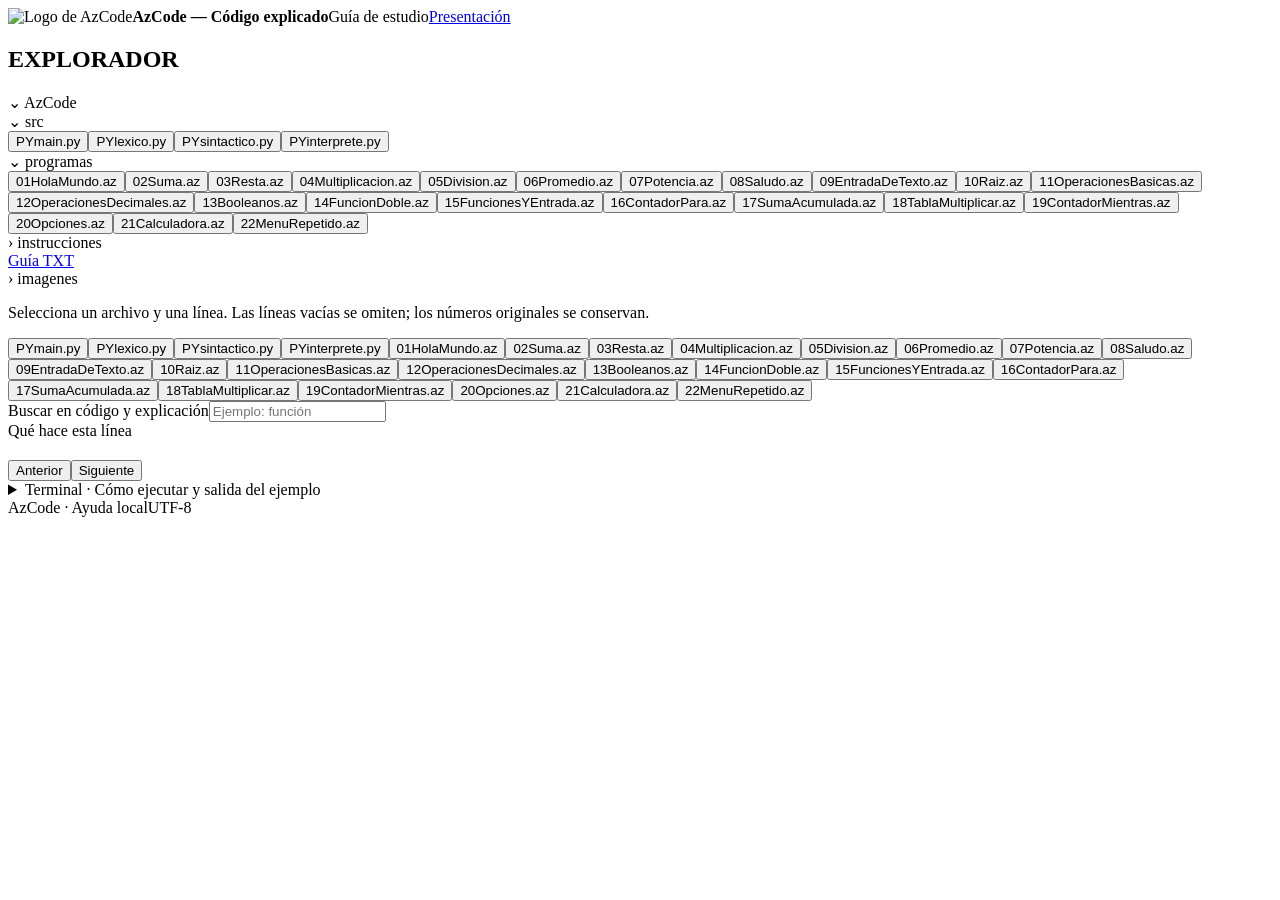
==== Ayuda/EXPLICACION_CODIGO.html @ e8306adb "Subir intérprete AzCode, ejemplos y documentación" ====
<!doctype html><html lang="es"><head><meta charset="utf-8"><meta name="viewport" content="width=device-width,initial-scale=1"><title>AzCode · Código explicado</title><link rel="icon" href="../ExtrasAI/recursos/AzCode_nitido.png"><link rel="stylesheet" href="../ExtrasAI/recursos/editor.css"><link rel="stylesheet" href="../ExtrasAI/recursos/editor_detalles.css"></head><body>
<header class="titulo"><img src="../ExtrasAI/recursos/AzCode_nitido.png" alt="Logo de AzCode"><strong>AzCode — Código explicado</strong><span>Guía de estudio</span><a href="AzCode_Como_Funciona_Presentacion.html">Presentación</a></header>
<div class="espacio"><aside class="explorador"><h2>EXPLORADOR</h2><div class="carpeta">⌄ AzCode</div><div class="carpeta">⌄ src</div><button class="archivo" data-archivo="main.py"><span class="python" aria-hidden="true">PY</span>main.py</button><button class="archivo" data-archivo="lexico.py"><span class="python" aria-hidden="true">PY</span>lexico.py</button><button class="archivo" data-archivo="sintactico.py"><span class="python" aria-hidden="true">PY</span>sintactico.py</button><button class="archivo" data-archivo="interprete.py"><span class="python" aria-hidden="true">PY</span>interprete.py</button><div class="carpeta">⌄ programas</div><button class="archivo" data-archivo="01HolaMundo.az"><img src="../ExtrasAI/recursos/AzCode_nitido.png" alt="">01HolaMundo.az</button><button class="archivo" data-archivo="02Suma.az"><img src="../ExtrasAI/recursos/AzCode_nitido.png" alt="">02Suma.az</button><button class="archivo" data-archivo="03Resta.az"><img src="../ExtrasAI/recursos/AzCode_nitido.png" alt="">03Resta.az</button><button class="archivo" data-archivo="04Multiplicacion.az"><img src="../ExtrasAI/recursos/AzCode_nitido.png" alt="">04Multiplicacion.az</button><button class="archivo" data-archivo="05Division.az"><img src="../ExtrasAI/recursos/AzCode_nitido.png" alt="">05Division.az</button><button class="archivo" data-archivo="06Promedio.az"><img src="../ExtrasAI/recursos/AzCode_nitido.png" alt="">06Promedio.az</button><button class="archivo" data-archivo="07Potencia.az"><img src="../ExtrasAI/recursos/AzCode_nitido.png" alt="">07Potencia.az</button><button class="archivo" data-archivo="08Saludo.az"><img src="../ExtrasAI/recursos/AzCode_nitido.png" alt="">08Saludo.az</button><button class="archivo" data-archivo="09EntradaDeTexto.az"><img src="../ExtrasAI/recursos/AzCode_nitido.png" alt="">09EntradaDeTexto.az</button><button class="archivo" data-archivo="10Raiz.az"><img src="../ExtrasAI/recursos/AzCode_nitido.png" alt="">10Raiz.az</button><button class="archivo" data-archivo="11OperacionesBasicas.az"><img src="../ExtrasAI/recursos/AzCode_nitido.png" alt="">11OperacionesBasicas.az</button><button class="archivo" data-archivo="12OperacionesDecimales.az"><img src="../ExtrasAI/recursos/AzCode_nitido.png" alt="">12OperacionesDecimales.az</button><button class="archivo" data-archivo="13Booleanos.az"><img src="../ExtrasAI/recursos/AzCode_nitido.png" alt="">13Booleanos.az</button><button class="archivo" data-archivo="14FuncionDoble.az"><img src="../ExtrasAI/recursos/AzCode_nitido.png" alt="">14FuncionDoble.az</button><button class="archivo" data-archivo="15FuncionesYEntrada.az"><img src="../ExtrasAI/recursos/AzCode_nitido.png" alt="">15FuncionesYEntrada.az</button><button class="archivo" data-archivo="16ContadorPara.az"><img src="../ExtrasAI/recursos/AzCode_nitido.png" alt="">16ContadorPara.az</button><button class="archivo" data-archivo="17SumaAcumulada.az"><img src="../ExtrasAI/recursos/AzCode_nitido.png" alt="">17SumaAcumulada.az</button><button class="archivo" data-archivo="18TablaMultiplicar.az"><img src="../ExtrasAI/recursos/AzCode_nitido.png" alt="">18TablaMultiplicar.az</button><button class="archivo" data-archivo="19ContadorMientras.az"><img src="../ExtrasAI/recursos/AzCode_nitido.png" alt="">19ContadorMientras.az</button><button class="archivo" data-archivo="20Opciones.az"><img src="../ExtrasAI/recursos/AzCode_nitido.png" alt="">20Opciones.az</button><button class="archivo" data-archivo="21Calculadora.az"><img src="../ExtrasAI/recursos/AzCode_nitido.png" alt="">21Calculadora.az</button><button class="archivo" data-archivo="22MenuRepetido.az"><img src="../ExtrasAI/recursos/AzCode_nitido.png" alt="">22MenuRepetido.az</button><div class="carpeta">› instrucciones</div><a class="archivo" href="../instrucciones/QUE_PUEDE_HACER.txt">Guía TXT</a><div class="carpeta">› imagenes</div><p>Selecciona un archivo y una línea. Las líneas vacías se omiten; los números originales se conservan.</p></aside>
<main class="editor"><div class="pestanas" role="tablist" aria-label="Archivos del proyecto"><button role="tab" aria-selected="false" aria-controls="codigo" id="pestana-main.py" data-archivo="main.py"><span class="python" aria-hidden="true">PY</span>main.py</button><button role="tab" aria-selected="false" aria-controls="codigo" id="pestana-lexico.py" data-archivo="lexico.py"><span class="python" aria-hidden="true">PY</span>lexico.py</button><button role="tab" aria-selected="false" aria-controls="codigo" id="pestana-sintactico.py" data-archivo="sintactico.py"><span class="python" aria-hidden="true">PY</span>sintactico.py</button><button role="tab" aria-selected="false" aria-controls="codigo" id="pestana-interprete.py" data-archivo="interprete.py"><span class="python" aria-hidden="true">PY</span>interprete.py</button><button role="tab" aria-selected="false" aria-controls="codigo" id="pestana-01HolaMundo.az" data-archivo="01HolaMundo.az"><img src="../ExtrasAI/recursos/AzCode_nitido.png" alt="">01HolaMundo.az</button><button role="tab" aria-selected="false" aria-controls="codigo" id="pestana-02Suma.az" data-archivo="02Suma.az"><img src="../ExtrasAI/recursos/AzCode_nitido.png" alt="">02Suma.az</button><button role="tab" aria-selected="false" aria-controls="codigo" id="pestana-03Resta.az" data-archivo="03Resta.az"><img src="../ExtrasAI/recursos/AzCode_nitido.png" alt="">03Resta.az</button><button role="tab" aria-selected="false" aria-controls="codigo" id="pestana-04Multiplicacion.az" data-archivo="04Multiplicacion.az"><img src="../ExtrasAI/recursos/AzCode_nitido.png" alt="">04Multiplicacion.az</button><button role="tab" aria-selected="false" aria-controls="codigo" id="pestana-05Division.az" data-archivo="05Division.az"><img src="../ExtrasAI/recursos/AzCode_nitido.png" alt="">05Division.az</button><button role="tab" aria-selected="false" aria-controls="codigo" id="pestana-06Promedio.az" data-archivo="06Promedio.az"><img src="../ExtrasAI/recursos/AzCode_nitido.png" alt="">06Promedio.az</button><button role="tab" aria-selected="false" aria-controls="codigo" id="pestana-07Potencia.az" data-archivo="07Potencia.az"><img src="../ExtrasAI/recursos/AzCode_nitido.png" alt="">07Potencia.az</button><button role="tab" aria-selected="false" aria-controls="codigo" id="pestana-08Saludo.az" data-archivo="08Saludo.az"><img src="../ExtrasAI/recursos/AzCode_nitido.png" alt="">08Saludo.az</button><button role="tab" aria-selected="false" aria-controls="codigo" id="pestana-09EntradaDeTexto.az" data-archivo="09EntradaDeTexto.az"><img src="../ExtrasAI/recursos/AzCode_nitido.png" alt="">09EntradaDeTexto.az</button><button role="tab" aria-selected="false" aria-controls="codigo" id="pestana-10Raiz.az" data-archivo="10Raiz.az"><img src="../ExtrasAI/recursos/AzCode_nitido.png" alt="">10Raiz.az</button><button role="tab" aria-selected="false" aria-controls="codigo" id="pestana-11OperacionesBasicas.az" data-archivo="11OperacionesBasicas.az"><img src="../ExtrasAI/recursos/AzCode_nitido.png" alt="">11OperacionesBasicas.az</button><button role="tab" aria-selected="false" aria-controls="codigo" id="pestana-12OperacionesDecimales.az" data-archivo="12OperacionesDecimales.az"><img src="../ExtrasAI/recursos/AzCode_nitido.png" alt="">12OperacionesDecimales.az</button><button role="tab" aria-selected="false" aria-controls="codigo" id="pestana-13Booleanos.az" data-archivo="13Booleanos.az"><img src="../ExtrasAI/recursos/AzCode_nitido.png" alt="">13Booleanos.az</button><button role="tab" aria-selected="false" aria-controls="codigo" id="pestana-14FuncionDoble.az" data-archivo="14FuncionDoble.az"><img src="../ExtrasAI/recursos/AzCode_nitido.png" alt="">14FuncionDoble.az</button><button role="tab" aria-selected="false" aria-controls="codigo" id="pestana-15FuncionesYEntrada.az" data-archivo="15FuncionesYEntrada.az"><img src="../ExtrasAI/recursos/AzCode_nitido.png" alt="">15FuncionesYEntrada.az</button><button role="tab" aria-selected="false" aria-controls="codigo" id="pestana-16ContadorPara.az" data-archivo="16ContadorPara.az"><img src="../ExtrasAI/recursos/AzCode_nitido.png" alt="">16ContadorPara.az</button><button role="tab" aria-selected="false" aria-controls="codigo" id="pestana-17SumaAcumulada.az" data-archivo="17SumaAcumulada.az"><img src="../ExtrasAI/recursos/AzCode_nitido.png" alt="">17SumaAcumulada.az</button><button role="tab" aria-selected="false" aria-controls="codigo" id="pestana-18TablaMultiplicar.az" data-archivo="18TablaMultiplicar.az"><img src="../ExtrasAI/recursos/AzCode_nitido.png" alt="">18TablaMultiplicar.az</button><button role="tab" aria-selected="false" aria-controls="codigo" id="pestana-19ContadorMientras.az" data-archivo="19ContadorMientras.az"><img src="../ExtrasAI/recursos/AzCode_nitido.png" alt="">19ContadorMientras.az</button><button role="tab" aria-selected="false" aria-controls="codigo" id="pestana-20Opciones.az" data-archivo="20Opciones.az"><img src="../ExtrasAI/recursos/AzCode_nitido.png" alt="">20Opciones.az</button><button role="tab" aria-selected="false" aria-controls="codigo" id="pestana-21Calculadora.az" data-archivo="21Calculadora.az"><img src="../ExtrasAI/recursos/AzCode_nitido.png" alt="">21Calculadora.az</button><button role="tab" aria-selected="false" aria-controls="codigo" id="pestana-22MenuRepetido.az" data-archivo="22MenuRepetido.az"><img src="../ExtrasAI/recursos/AzCode_nitido.png" alt="">22MenuRepetido.az</button></div><div class="herramientas"><label for="buscar">Buscar en código y explicación</label><input id="buscar" type="search" placeholder="Ejemplo: función"><span id="cantidad"></span></div><div class="lectura"><div><div id="codigo" class="codigo" role="tabpanel" tabindex="0"></div><p id="sin-resultados" class="vacio" hidden>No hay líneas que coincidan. Prueba otra palabra.</p></div><aside class="nota" id="nota" aria-label="Explicación de la línea"><span class="etiqueta">Qué hace esta línea</span><h2 id="numero-nota"></h2><pre id="fragmento"></pre><p id="texto-nota" aria-live="polite"></p><div id="detalles-linea" class="detalles-linea"></div><div class="pasos"><button id="anterior-linea">Anterior</button><button id="siguiente-linea">Siguiente</button></div></aside></div>
<details class="terminal"><summary>Terminal · Cómo ejecutar y salida del ejemplo</summary><pre>python -B src/main.py programas/11OperacionesBasicas.az
python -B src/main.py programas/15FuncionesYEntrada.az

Salida de 11OperacionesBasicas.az:
Bienvenido a AzCode
Buenos días, Antonio
Tu edad es: 20
Algunas operaciones:
Suma: 22
Resta: 12
Multiplicación: 85
División: 3.4</pre><p>Esta página explica el código. Ejecuta los comandos desde la raíz de AzCode para usar el intérprete real.</p></details></main></div>
<footer class="estado"><span>AzCode · Ayuda local</span><span id="estado-linea"></span><span>UTF-8</span></footer><script id="datos-codigo" type="application/json">[{"nombre": "main.py", "carpeta": "src", "lineas": [{"numero": 1, "codigo": "import sys", "nota": "Permite leer los argumentos del comando y devolver un código de salida.", "coloreado": "\u003cspan class=\"kw\">import\u003c/span> sys", "detalles": [{"titulo": "Biblioteca sys", "explicacion": "Da acceso a los argumentos del comando (argv), a la salida de errores (stderr) y al código de salida del programa (exit)."}]}, {"numero": 2, "codigo": "from pathlib import Path as Ruta", "nota": "Importa la herramienta para manejar rutas con el nombre español Ruta.", "coloreado": "\u003cspan class=\"kw\">from\u003c/span> pathlib \u003cspan class=\"kw\">import\u003c/span> Path \u003cspan class=\"kw\">as\u003c/span> Ruta", "detalles": [{"titulo": "Path, llamado Ruta en este proyecto", "explicacion": "Representa una ruta de archivo. read_text lee el texto, resolve obtiene la ruta absoluta y parent sube una carpeta. with_name no se usa en la versión actual."}]}, {"numero": 4, "codigo": "from lexico import analizar as analizar_lexico", "nota": "Importa la etapa que reconoce los elementos del lenguaje.", "coloreado": "\u003cspan class=\"kw\">from\u003c/span> lexico \u003cspan class=\"kw\">import\u003c/span> analizar \u003cspan class=\"kw\">as\u003c/span> analizar_lexico", "detalles": [{"titulo": "analizar_lexico(código)", "explicacion": "Convierte caracteres en parejas de elemento y línea; descarta espacios y comentarios."}]}, {"numero": 5, "codigo": "from sintactico import analizar as analizar_sintaxis", "nota": "Importa la etapa que comprueba y organiza las instrucciones.", "coloreado": "\u003cspan class=\"kw\">from\u003c/span> sintactico \u003cspan class=\"kw\">import\u003c/span> analizar \u003cspan class=\"kw\">as\u003c/span> analizar_sintaxis", "detalles": [{"titulo": "analizar_sintaxis(elementos)", "explicacion": "Ordena los elementos y crea instrucciones de cuatro datos: operación, nombre, parámetros y expresión."}]}, {"numero": 6, "codigo": "from interprete import ejecutar", "nota": "Importa la etapa que calcula valores y ejecuta instrucciones.", "coloreado": "\u003cspan class=\"kw\">from\u003c/span> interprete \u003cspan class=\"kw\">import\u003c/span> ejecutar", "detalles": [{"titulo": "ejecutar(instrucciones)", "explicacion": "Recorre las instrucciones. Guarda funciones, calcula expresiones, comprueba tipos y muestra las salidas."}]}, {"numero": 9, "codigo": "def principal():", "nota": "Coordina la ejecución del programa. Los parámetros son los datos que recibe.", "coloreado": "\u003cspan class=\"kw\">def\u003c/span> \u003cspan class=\"fun\">principal\u003c/span>():", "detalles": [{"titulo": "principal()", "explicacion": "Coordina la lectura, el análisis y la ejecución; devuelve 0 si todo terminó bien o 1 si hubo un error."}]}, {"numero": 10, "codigo": "    archivo = Ruta(sys.argv[1]) if len(sys.argv) > 1 else Ruta(__file__).resolve().parent.parent / \"programas\" / \"01HolaMundo.az\"", "nota": "Calcula la parte derecha y la guarda en archivo para usarla después.", "coloreado": "    archivo = \u003cspan class=\"fun\">Ruta\u003c/span>(sys.argv[\u003cspan class=\"num\">1\u003c/span>]) \u003cspan class=\"kw\">if\u003c/span> \u003cspan class=\"fun\">len\u003c/span>(sys.argv) &gt; \u003cspan class=\"num\">1\u003c/span> \u003cspan class=\"kw\">else\u003c/span> \u003cspan class=\"fun\">Ruta\u003c/span>(__file__).\u003cspan class=\"fun\">resolve\u003c/span>().parent.parent / \u003cspan class=\"str\">&quot;programas&quot;\u003c/span> / \u003cspan class=\"str\">&quot;01HolaMundo.az&quot;\u003c/span>", "detalles": [{"titulo": "Biblioteca sys", "explicacion": "Da acceso a los argumentos del comando (argv), a la salida de errores (stderr) y al código de salida del programa (exit)."}, {"titulo": "Path, llamado Ruta en este proyecto", "explicacion": "Representa una ruta de archivo. read_text lee el texto, resolve obtiene la ruta absoluta y parent sube una carpeta. with_name no se usa en la versión actual."}, {"titulo": "len(colección)", "explicacion": "Devuelve cuántos elementos contiene una cadena o una lista. Permite comprobar si quedan elementos y si una función recibió suficientes argumentos."}, {"titulo": "Ruta.resolve()", "explicacion": "Convierte la ruta a una ubicación absoluta. .parent sube una carpeta para encontrar programas desde scr/main.py."}]}, {"numero": 11, "codigo": "    try:", "nota": "Empieza el bloque cuya ejecución puede producir un error capturado abajo.", "coloreado": "    \u003cspan class=\"kw\">try\u003c/span>:", "detalles": []}, {"numero": 12, "codigo": "        codigo = archivo.read_text(encoding=\"utf-8-sig\")", "nota": "Lee el archivo como texto UTF-8, aceptando una marca BOM inicial.", "coloreado": "        codigo = archivo.\u003cspan class=\"fun\">read_text\u003c/span>(encoding=\u003cspan class=\"str\">&quot;utf-8-sig&quot;\u003c/span>)", "detalles": [{"titulo": "Ruta.read_text(encoding=...)", "explicacion": "Abre el archivo y devuelve su contenido como texto. utf-8-sig lee los acentos y acepta una marca BOM al principio."}]}, {"numero": 13, "codigo": "        instrucciones = analizar_sintaxis(analizar_lexico(codigo))", "nota": "Pasa primero por el léxico y después por el sintáctico.", "coloreado": "        instrucciones = \u003cspan class=\"fun\">analizar_sintaxis\u003c/span>(\u003cspan class=\"fun\">analizar_lexico\u003c/span>(codigo))", "detalles": [{"titulo": "analizar_lexico(código)", "explicacion": "Convierte caracteres en parejas de elemento y línea; descarta espacios y comentarios."}, {"titulo": "analizar_sintaxis(elementos)", "explicacion": "Ordena los elementos y crea instrucciones de cuatro datos: operación, nombre, parámetros y expresión."}]}, {"numero": 14, "codigo": "        ejecutar(instrucciones)", "nota": "Entrega las instrucciones organizadas al intérprete.", "coloreado": "        \u003cspan class=\"fun\">ejecutar\u003c/span>(instrucciones)", "detalles": [{"titulo": "ejecutar(instrucciones)", "explicacion": "Recorre las instrucciones. Guarda funciones, calcula expresiones, comprueba tipos y muestra las salidas."}]}, {"numero": 15, "codigo": "    except OSError:", "nota": "Captura un problema al leer el archivo.", "coloreado": "    \u003cspan class=\"kw\">except\u003c/span> OSError:", "detalles": []}, {"numero": 16, "codigo": "        print(f\"Error: no se pudo leer el archivo '{archivo}'. Comprueba la ruta.\", file=sys.stderr)", "nota": "Muestra un mensaje corto en la salida de errores de la consola.", "coloreado": "        \u003cspan class=\"fun\">print\u003c/span>(f\u003cspan class=\"str\">&quot;Error: no se pudo leer el archivo &#x27;{archivo}&#x27;. Comprueba la ruta.&quot;\u003c/span>, file=sys.stderr)", "detalles": [{"titulo": "Biblioteca sys", "explicacion": "Da acceso a los argumentos del comando (argv), a la salida de errores (stderr) y al código de salida del programa (exit)."}, {"titulo": "print(valor)", "explicacion": "Muestra un valor en consola y añade un salto de línea. En main.py, file=sys.stderr envía los mensajes a la salida de errores."}]}, {"numero": 17, "codigo": "        return 1", "nota": "Indica que el programa terminó con error.", "coloreado": "        \u003cspan class=\"kw\">return\u003c/span> \u003cspan class=\"num\">1\u003c/span>", "detalles": []}, {"numero": 18, "codigo": "    except KeyboardInterrupt:", "nota": "Continúa la instrucción del bloque actual. La sangría indica a qué condición, ciclo o función pertenece.", "coloreado": "    \u003cspan class=\"kw\">except\u003c/span> KeyboardInterrupt:", "detalles": []}, {"numero": 19, "codigo": "        print(\"\\nPrograma detenido.\")", "nota": "Continúa la instrucción del bloque actual. La sangría indica a qué condición, ciclo o función pertenece.", "coloreado": "        \u003cspan class=\"fun\">print\u003c/span>(\u003cspan class=\"str\">&quot;\\nPrograma detenido.&quot;\u003c/span>)", "detalles": [{"titulo": "print(valor)", "explicacion": "Muestra un valor en consola y añade un salto de línea. En main.py, file=sys.stderr envía los mensajes a la salida de errores."}]}, {"numero": 20, "codigo": "        return 130", "nota": "Devuelve 130 como resultado de esta función y termina su ejecución.", "coloreado": "        \u003cspan class=\"kw\">return\u003c/span> \u003cspan class=\"num\">130\u003c/span>", "detalles": []}, {"numero": 21, "codigo": "    except (ValueError, TypeError, SyntaxError, KeyError, IndexError, ZeroDivisionError,", "nota": "Captura los errores básicos de valores, tipos, sintaxis, nombres, paréntesis y división entre cero.", "coloreado": "    \u003cspan class=\"kw\">except\u003c/span> (ValueError, TypeError, SyntaxError, KeyError, IndexError, ZeroDivisionError,", "detalles": [{"titulo": "ValueError", "explicacion": "Excepción para señalar un valor o una instrucción no válida. main.py la captura y muestra un mensaje básico."}]}, {"numero": 22, "codigo": "            OverflowError, RecursionError, EOFError):", "nota": "Completa la lista de errores capturados: número demasiado grande, demasiadas llamadas o entrada terminada.", "coloreado": "            OverflowError, RecursionError, EOFError):", "detalles": []}, {"numero": 23, "codigo": "        print(\"Error: revisa las instrucciones, los nombres y los valores.\", file=sys.stderr)", "nota": "Muestra un mensaje corto en la salida de errores de la consola.", "coloreado": "        \u003cspan class=\"fun\">print\u003c/span>(\u003cspan class=\"str\">&quot;Error: revisa las instrucciones, los nombres y los valores.&quot;\u003c/span>, file=sys.stderr)", "detalles": [{"titulo": "Biblioteca sys", "explicacion": "Da acceso a los argumentos del comando (argv), a la salida de errores (stderr) y al código de salida del programa (exit)."}, {"titulo": "print(valor)", "explicacion": "Muestra un valor en consola y añade un salto de línea. En main.py, file=sys.stderr envía los mensajes a la salida de errores."}]}, {"numero": 24, "codigo": "        return 1", "nota": "Indica que el programa terminó con error.", "coloreado": "        \u003cspan class=\"kw\">return\u003c/span> \u003cspan class=\"num\">1\u003c/span>", "detalles": []}, {"numero": 25, "codigo": "    return 0", "nota": "Indica que el programa terminó bien.", "coloreado": "    \u003cspan class=\"kw\">return\u003c/span> \u003cspan class=\"num\">0\u003c/span>", "detalles": []}, {"numero": 28, "codigo": "if __name__ == \"__main__\":", "nota": "Solo arranca el programa si este archivo se ejecuta directamente; no al importarlo.", "coloreado": "\u003cspan class=\"kw\">if\u003c/span> __name__ == \u003cspan class=\"str\">&quot;__main__&quot;\u003c/span>:", "detalles": []}, {"numero": 29, "codigo": "    sys.exit(principal())", "nota": "Ejecuta principal y termina con su resultado: 0 significa éxito, 1 significa error.", "coloreado": "    sys.\u003cspan class=\"fun\">exit\u003c/span>(\u003cspan class=\"fun\">principal\u003c/span>())", "detalles": [{"titulo": "Biblioteca sys", "explicacion": "Da acceso a los argumentos del comando (argv), a la salida de errores (stderr) y al código de salida del programa (exit)."}, {"titulo": "principal()", "explicacion": "Coordina la lectura, el análisis y la ejecución; devuelve 0 si todo terminó bien o 1 si hubo un error."}]}]}, {"nombre": "lexico.py", "carpeta": "src", "lineas": [{"numero": 1, "codigo": "import re", "nota": "Importa expresiones regulares para reconocer texto mediante patrones.", "coloreado": "\u003cspan class=\"kw\">import\u003c/span> re", "detalles": [{"titulo": "Biblioteca re", "explicacion": "Busca texto mediante expresiones regulares. El léxico la usa para reconocer palabras, cadenas, números y símbolos."}]}, {"numero": 3, "codigo": "def analizar(codigo):", "nota": "Analiza el código o sus elementos, según el módulo. Los parámetros son los datos que recibe.", "coloreado": "\u003cspan class=\"kw\">def\u003c/span> \u003cspan class=\"fun\">analizar\u003c/span>(codigo):", "detalles": []}, {"numero": 4, "codigo": "    patron = r'\\s+|#[^\\n]*|\"(?:\\\\.|[^\"\\\\\\n])*\"|\\d+(?:\\.\\d+)?|[^\\W\\d]\\w*|==|!=|\u003c=|>=|\\*\\*|[+\\-*/%=\u003c>(),;{}:]'", "nota": "Calcula la parte derecha y la guarda en patron para usarla después.", "coloreado": "    patron = r&#x27;\\s+|\u003cspan class=\"cm\">#[^\\n]*|&quot;(?:\\\\.|[^&quot;\\\\\\n])*&quot;|\\d+(?:\\.\\d+)?|[^\\W\\d]\\w*|==|!=|&lt;=|&gt;=|\\*\\*|[+\\-*/%=&lt;&gt;(),;{}:]&#x27;\u003c/span>", "detalles": []}, {"numero": 5, "codigo": "    elementos = []", "nota": "Prepara una lista vacía para los elementos reconocidos.", "coloreado": "    elementos = []", "detalles": []}, {"numero": 6, "codigo": "    posicion = 0", "nota": "Empieza a leer desde la primera posición, que en Python es 0.", "coloreado": "    posicion = \u003cspan class=\"num\">0\u003c/span>", "detalles": []}, {"numero": 7, "codigo": "    linea = 1", "nota": "Empieza a contar las líneas en 1.", "coloreado": "    linea = \u003cspan class=\"num\">1\u003c/span>", "detalles": []}, {"numero": 8, "codigo": "    while posicion \u003c len(codigo):", "nota": "Repite mientras queden caracteres en el código.", "coloreado": "    \u003cspan class=\"kw\">while\u003c/span> posicion &lt; \u003cspan class=\"fun\">len\u003c/span>(codigo):", "detalles": [{"titulo": "len(colección)", "explicacion": "Devuelve cuántos elementos contiene una cadena o una lista. Permite comprobar si quedan elementos y si una función recibió suficientes argumentos."}]}, {"numero": 9, "codigo": "        coincidencia = re.match(patron, codigo[posicion:])", "nota": "Busca el próximo elemento válido al principio del texto que falta por leer.", "coloreado": "        coincidencia = re.\u003cspan class=\"fun\">match\u003c/span>(patron, codigo[posicion:])", "detalles": [{"titulo": "Biblioteca re", "explicacion": "Busca texto mediante expresiones regulares. El léxico la usa para reconocer palabras, cadenas, números y símbolos."}, {"titulo": "re.match(patrón, texto)", "explicacion": "Busca una coincidencia al principio del texto restante. Si no reconoce el siguiente carácter, devuelve None."}]}, {"numero": 10, "codigo": "        if not coincidencia:", "nota": "Comprueba si el siguiente carácter no pertenece al lenguaje.", "coloreado": "        \u003cspan class=\"kw\">if\u003c/span> \u003cspan class=\"kw\">not\u003c/span> coincidencia:", "detalles": []}, {"numero": 11, "codigo": "            raise ValueError(f\"Línea {linea}: carácter no válido {codigo[posicion]!r}.\")", "nota": "Detiene esta operación con un error. main.py lo captura y muestra un mensaje corto.", "coloreado": "            \u003cspan class=\"kw\">raise\u003c/span> \u003cspan class=\"fun\">ValueError\u003c/span>(f\u003cspan class=\"str\">&quot;Línea {linea}: carácter no válido {codigo[posicion]!r}.&quot;\u003c/span>)", "detalles": [{"titulo": "ValueError", "explicacion": "Excepción para señalar un valor o una instrucción no válida. main.py la captura y muestra un mensaje básico."}]}, {"numero": 12, "codigo": "        elemento = coincidencia.group()", "nota": "Obtiene el texto completo reconocido por el patrón.", "coloreado": "        elemento = coincidencia.\u003cspan class=\"fun\">group\u003c/span>()", "detalles": [{"titulo": "coincidencia.group()", "explicacion": "Obtiene el texto que reconoció la expresión regular."}]}, {"numero": 13, "codigo": "        if not elemento.isspace() and not elemento.startswith(\"#\"):", "nota": "Conserva solamente los elementos que no sean espacios ni comentarios.", "coloreado": "        \u003cspan class=\"kw\">if\u003c/span> \u003cspan class=\"kw\">not\u003c/span> elemento.\u003cspan class=\"fun\">isspace\u003c/span>() \u003cspan class=\"kw\">and\u003c/span> \u003cspan class=\"kw\">not\u003c/span> elemento.\u003cspan class=\"fun\">startswith\u003c/span>(\u003cspan class=\"str\">&quot;#&quot;\u003c/span>):", "detalles": [{"titulo": "texto.isspace()", "explicacion": "Indica si el texto está formado solamente por espacios, tabulaciones o saltos de línea."}, {"titulo": "texto.startswith(prefijo)", "explicacion": "Indica si el texto comienza con ese prefijo. Aquí reconoce comentarios que comienzan por #."}]}, {"numero": 14, "codigo": "            elementos.append((elemento, linea))", "nota": "Guarda una pareja con el texto del elemento y su número de línea.", "coloreado": "            elementos.\u003cspan class=\"fun\">append\u003c/span>((elemento, linea))", "detalles": [{"titulo": "lista.append(valor)", "explicacion": "Añade un elemento al final de una lista, como un parámetro o una instrucción."}]}, {"numero": 15, "codigo": "        linea += elemento.count(\"\\n\")", "nota": "Cuenta los saltos de línea del texto reconocido y actualiza la línea actual.", "coloreado": "        linea += elemento.\u003cspan class=\"fun\">count\u003c/span>(\u003cspan class=\"str\">&quot;\\n&quot;\u003c/span>)", "detalles": [{"titulo": "texto.count(valor)", "explicacion": "Cuenta apariciones de un texto. Aquí cuenta saltos de línea para mantener el número de línea."}]}, {"numero": 16, "codigo": "        posicion += len(elemento)", "nota": "Avanza tantos caracteres como ocupó el elemento reconocido.", "coloreado": "        posicion += \u003cspan class=\"fun\">len\u003c/span>(elemento)", "detalles": [{"titulo": "len(colección)", "explicacion": "Devuelve cuántos elementos contiene una cadena o una lista. Permite comprobar si quedan elementos y si una función recibió suficientes argumentos."}]}, {"numero": 17, "codigo": "    return elementos", "nota": "Entrega los elementos al sintáctico.", "coloreado": "    \u003cspan class=\"kw\">return\u003c/span> elementos", "detalles": []}]}, {"nombre": "sintactico.py", "carpeta": "src", "lineas": [{"numero": 1, "codigo": "import re", "nota": "Importa expresiones regulares para reconocer texto mediante patrones.", "coloreado": "\u003cspan class=\"kw\">import\u003c/span> re", "detalles": [{"titulo": "Biblioteca re", "explicacion": "Busca texto mediante expresiones regulares. El léxico la usa para reconocer palabras, cadenas, números y símbolos."}]}, {"numero": 4, "codigo": "def analizar(elementos):", "nota": "Analiza el código o sus elementos, según el módulo. Los parámetros son los datos que recibe.", "coloreado": "\u003cspan class=\"kw\">def\u003c/span> \u003cspan class=\"fun\">analizar\u003c/span>(elementos):", "detalles": []}, {"numero": 5, "codigo": "    posicion = 0", "nota": "Empieza a leer desde la primera posición, que en Python es 0.", "coloreado": "    posicion = \u003cspan class=\"num\">0\u003c/span>", "detalles": []}, {"numero": 6, "codigo": "    reservadas = set(\"programa inicio fim numero texto booleano escrever ler funcao verdadeiro falso e ou nao potencia raiz enquanto para de ate escolha caso padrao\".split())", "nota": "Calcula la parte derecha y la guarda en reservadas para usarla después.", "coloreado": "    reservadas = \u003cspan class=\"fun\">set\u003c/span>(\u003cspan class=\"str\">&quot;programa inicio fim numero texto booleano escrever ler funcao verdadeiro falso e ou nao potencia raiz enquanto para de ate escolha caso padrao&quot;\u003c/span>.\u003cspan class=\"fun\">split\u003c/span>())", "detalles": [{"titulo": "raiz(numero)", "explicacion": "Función propia que calcula numero ** 0.5, sin importar math. Requiere un número mayor o igual a cero. raiz(25) devuelve 5.0."}, {"titulo": "set(lista)", "explicacion": "Crea una colección sin duplicados. Comparar su longitud con la lista original permite detectar parámetros repetidos."}, {"titulo": "ler(mensaje)", "explicacion": "Función incorporada de AzCode. El árbol contiene una llamada; el intérprete la reconoce y usa input. Su resultado inicial siempre es texto."}, {"titulo": "potencia(base, exponente)", "explicacion": "Función incorporada de AzCode que llama a operadores.pow. También se puede escribir base ** exponente."}, {"titulo": "escrever(expresión)", "explicacion": "Instrucción de AzCode que calcula una expresión y muestra el resultado usando print y mostrar."}]}, {"numero": 8, "codigo": "    def ver():", "nota": "Consulta el siguiente elemento del programa sin consumirlo. Si no quedan elementos devuelve texto vacío.", "coloreado": "    \u003cspan class=\"kw\">def\u003c/span> \u003cspan class=\"fun\">ver\u003c/span>():", "detalles": []}, {"numero": 9, "codigo": "        return elementos[posicion][0] if posicion \u003c len(elementos) else \"\"", "nota": "Devuelve elementos[posicion][0] if posicion \u003c len(elementos) else \"\" como resultado de esta función y termina su ejecución.", "coloreado": "        \u003cspan class=\"kw\">return\u003c/span> elementos[posicion][\u003cspan class=\"num\">0\u003c/span>] \u003cspan class=\"kw\">if\u003c/span> posicion &lt; \u003cspan class=\"fun\">len\u003c/span>(elementos) \u003cspan class=\"kw\">else\u003c/span> \u003cspan class=\"str\">&quot;&quot;\u003c/span>", "detalles": [{"titulo": "len(colección)", "explicacion": "Devuelve cuántos elementos contiene una cadena o una lista. Permite comprobar si quedan elementos y si una función recibió suficientes argumentos."}]}, {"numero": 11, "codigo": "    def tomar(esperado=None):", "nota": "Lee un elemento y comprueba el valor esperado, si se indica. Los parámetros son los datos que recibe.", "coloreado": "    \u003cspan class=\"kw\">def\u003c/span> \u003cspan class=\"fun\">tomar\u003c/span>(esperado=None):", "detalles": [{"titulo": "tomar(esperado)", "explicacion": "Función interna del sintáctico. Lee un elemento, comprueba el valor esperado si se indicó y avanza una posición."}]}, {"numero": 12, "codigo": "        nonlocal posicion", "nota": "Permite cambiar la posición de lectura de la función exterior.", "coloreado": "        \u003cspan class=\"kw\">nonlocal\u003c/span> posicion", "detalles": []}, {"numero": 13, "codigo": "        elemento = ver()", "nota": "Calcula la parte derecha y la guarda en elemento para usarla después.", "coloreado": "        elemento = \u003cspan class=\"fun\">ver\u003c/span>()", "detalles": []}, {"numero": 14, "codigo": "        if not elemento:", "nota": "Comprueba la condición not elemento. Si se cumple, ejecuta el bloque que sigue.", "coloreado": "        \u003cspan class=\"kw\">if\u003c/span> \u003cspan class=\"kw\">not\u003c/span> elemento:", "detalles": []}, {"numero": 15, "codigo": "            raise ValueError(\"El programa está incompleto.\")", "nota": "Detiene esta operación con un error. main.py lo captura y muestra un mensaje corto.", "coloreado": "            \u003cspan class=\"kw\">raise\u003c/span> \u003cspan class=\"fun\">ValueError\u003c/span>(\u003cspan class=\"str\">&quot;El programa está incompleto.&quot;\u003c/span>)", "detalles": [{"titulo": "ValueError", "explicacion": "Excepción para señalar un valor o una instrucción no válida. main.py la captura y muestra un mensaje básico."}]}, {"numero": 16, "codigo": "        if esperado is not None and elemento != esperado:", "nota": "Si se pidió un elemento concreto, verifica que sea el que aparece.", "coloreado": "        \u003cspan class=\"kw\">if\u003c/span> esperado \u003cspan class=\"kw\">is\u003c/span> \u003cspan class=\"kw\">not\u003c/span> None \u003cspan class=\"kw\">and\u003c/span> elemento != esperado:", "detalles": []}, {"numero": 17, "codigo": "            raise ValueError(f\"Falta '{esperado}'.\")", "nota": "Detiene esta operación con un error. main.py lo captura y muestra un mensaje corto.", "coloreado": "            \u003cspan class=\"kw\">raise\u003c/span> \u003cspan class=\"fun\">ValueError\u003c/span>(f\u003cspan class=\"str\">&quot;Falta &#x27;{esperado}&#x27;.&quot;\u003c/span>)", "detalles": [{"titulo": "ValueError", "explicacion": "Excepción para señalar un valor o una instrucción no válida. main.py la captura y muestra un mensaje básico."}]}, {"numero": 18, "codigo": "        posicion += 1", "nota": "Avanza un elemento en la lectura.", "coloreado": "        posicion += \u003cspan class=\"num\">1\u003c/span>", "detalles": []}, {"numero": 19, "codigo": "        return elemento", "nota": "Entrega el elemento leído.", "coloreado": "        \u003cspan class=\"kw\">return\u003c/span> elemento", "detalles": []}, {"numero": 21, "codigo": "    def nombre(identificador=None):", "nota": "Lee o recibe un identificador y comprueba que sea válido y no sea una palabra reservada.", "coloreado": "    \u003cspan class=\"kw\">def\u003c/span> \u003cspan class=\"fun\">nombre\u003c/span>(identificador=None):", "detalles": [{"titulo": "nombre()", "explicacion": "Función interna del sintáctico. Lee un identificador y rechaza nombres mal escritos o palabras reservadas."}]}, {"numero": 22, "codigo": "        identificador = tomar() if identificador is None else identificador", "nota": "Calcula la parte derecha y la guarda en identificador para usarla después.", "coloreado": "        identificador = \u003cspan class=\"fun\">tomar\u003c/span>() \u003cspan class=\"kw\">if\u003c/span> identificador \u003cspan class=\"kw\">is\u003c/span> None \u003cspan class=\"kw\">else\u003c/span> identificador", "detalles": [{"titulo": "tomar(esperado)", "explicacion": "Función interna del sintáctico. Lee un elemento, comprueba el valor esperado si se indicó y avanza una posición."}]}, {"numero": 23, "codigo": "        if not re.fullmatch(r'[^\\W\\d]\\w*', identificador) or identificador in reservadas:", "nota": "Comprueba que el nombre tenga forma de identificador y no sea una palabra reservada.", "coloreado": "        \u003cspan class=\"kw\">if\u003c/span> \u003cspan class=\"kw\">not\u003c/span> re.\u003cspan class=\"fun\">fullmatch\u003c/span>(r&#x27;[^\\W\\d]\\w*&#x27;, identificador) \u003cspan class=\"kw\">or\u003c/span> identificador \u003cspan class=\"kw\">in\u003c/span> reservadas:", "detalles": [{"titulo": "Biblioteca re", "explicacion": "Busca texto mediante expresiones regulares. El léxico la usa para reconocer palabras, cadenas, números y símbolos."}, {"titulo": "re.fullmatch(patrón, texto)", "explicacion": "Exige que el texto entero cumpla el patrón. Aquí valida nombres de variables, programas y parámetros."}]}, {"numero": 24, "codigo": "            raise ValueError(\"El nombre no es válido.\")", "nota": "Detiene esta operación con un error. main.py lo captura y muestra un mensaje corto.", "coloreado": "            \u003cspan class=\"kw\">raise\u003c/span> \u003cspan class=\"fun\">ValueError\u003c/span>(\u003cspan class=\"str\">&quot;El nombre no es válido.&quot;\u003c/span>)", "detalles": [{"titulo": "nombre()", "explicacion": "Función interna del sintáctico. Lee un identificador y rechaza nombres mal escritos o palabras reservadas."}, {"titulo": "ValueError", "explicacion": "Excepción para señalar un valor o una instrucción no válida. main.py la captura y muestra un mensaje básico."}]}, {"numero": 25, "codigo": "        return identificador", "nota": "Entrega el nombre comprobado.", "coloreado": "        \u003cspan class=\"kw\">return\u003c/span> identificador", "detalles": []}, {"numero": 27, "codigo": "    def expresion(hasta):", "nota": "Recoge una expresión hasta el separador indicado, respetando los paréntesis internos.", "coloreado": "    \u003cspan class=\"kw\">def\u003c/span> \u003cspan class=\"fun\">expresion\u003c/span>(hasta):", "detalles": []}, {"numero": 28, "codigo": "        partes = []", "nota": "Calcula la parte derecha y la guarda en partes para usarla después.", "coloreado": "        partes = []", "detalles": []}, {"numero": 29, "codigo": "        nivel = 0", "nota": "Calcula la parte derecha y la guarda en nivel para usarla después.", "coloreado": "        nivel = \u003cspan class=\"num\">0\u003c/span>", "detalles": []}, {"numero": 30, "codigo": "        traducciones = {\"e\": \"and\", \"ou\": \"or\", \"nao\": \"not\"}", "nota": "Relaciona los operadores lógicos portugueses con los nombres que entiende el analizador de Python.", "coloreado": "        traducciones = {\u003cspan class=\"str\">&quot;e&quot;\u003c/span>: \u003cspan class=\"str\">&quot;and&quot;\u003c/span>, \u003cspan class=\"str\">&quot;ou&quot;\u003c/span>: \u003cspan class=\"str\">&quot;or&quot;\u003c/span>, \u003cspan class=\"str\">&quot;nao&quot;\u003c/span>: \u003cspan class=\"str\">&quot;not&quot;\u003c/span>}", "detalles": []}, {"numero": 31, "codigo": "        while ver() != hasta or nivel != 0:", "nota": "Repite el bloque mientras sea verdadera la condición ver() != hasta or nivel != 0. La condición se comprueba antes de cada vuelta.", "coloreado": "        \u003cspan class=\"kw\">while\u003c/span> \u003cspan class=\"fun\">ver\u003c/span>() != hasta \u003cspan class=\"kw\">or\u003c/span> nivel != \u003cspan class=\"num\">0\u003c/span>:", "detalles": []}, {"numero": 32, "codigo": "            parte = tomar()", "nota": "Calcula la parte derecha y la guarda en parte para usarla después.", "coloreado": "            parte = \u003cspan class=\"fun\">tomar\u003c/span>()", "detalles": [{"titulo": "tomar(esperado)", "explicacion": "Función interna del sintáctico. Lee un elemento, comprueba el valor esperado si se indicó y avanza una posición."}]}, {"numero": 33, "codigo": "            if parte == \"(\":", "nota": "Comprueba la condición parte == \"(\". Si se cumple, ejecuta el bloque que sigue.", "coloreado": "            \u003cspan class=\"kw\">if\u003c/span> parte == \u003cspan class=\"str\">&quot;(&quot;\u003c/span>:", "detalles": []}, {"numero": 34, "codigo": "                nivel += 1", "nota": "Continúa la instrucción del bloque actual. La sangría indica a qué condición, ciclo o función pertenece.", "coloreado": "                nivel += \u003cspan class=\"num\">1\u003c/span>", "detalles": []}, {"numero": 35, "codigo": "            elif parte == \")\":", "nota": "Comprueba la condición parte == \")\". Si se cumple, ejecuta el bloque que sigue.", "coloreado": "            \u003cspan class=\"kw\">elif\u003c/span> parte == \u003cspan class=\"str\">&quot;)&quot;\u003c/span>:", "detalles": []}, {"numero": 36, "codigo": "                nivel -= 1", "nota": "Continúa la instrucción del bloque actual. La sangría indica a qué condición, ciclo o función pertenece.", "coloreado": "                nivel -= \u003cspan class=\"num\">1\u003c/span>", "detalles": []}, {"numero": 37, "codigo": "            if nivel \u003c 0:", "nota": "Comprueba la condición nivel \u003c 0. Si se cumple, ejecuta el bloque que sigue.", "coloreado": "            \u003cspan class=\"kw\">if\u003c/span> nivel &lt; \u003cspan class=\"num\">0\u003c/span>:", "detalles": []}, {"numero": 38, "codigo": "                raise ValueError(\"Revisa los paréntesis.\")", "nota": "Interrumpe esta operación con un error básico; main.py lo captura y muestra un mensaje.", "coloreado": "                \u003cspan class=\"kw\">raise\u003c/span> \u003cspan class=\"fun\">ValueError\u003c/span>(\u003cspan class=\"str\">&quot;Revisa los paréntesis.&quot;\u003c/span>)", "detalles": [{"titulo": "ValueError", "explicacion": "Excepción para señalar un valor o una instrucción no válida. main.py la captura y muestra un mensaje básico."}]}, {"numero": 39, "codigo": "            partes.append(traducciones.get(parte, parte))", "nota": "Añade un dato a la lista. En instrucciones se guarda la operación, el nombre, los datos del bloque y su expresión.", "coloreado": "            partes.\u003cspan class=\"fun\">append\u003c/span>(traducciones.\u003cspan class=\"fun\">get\u003c/span>(parte, parte))", "detalles": [{"titulo": "diccionario.get(clave, valor_por_defecto)", "explicacion": "Busca una clave. Si no existe, devuelve el valor por defecto. Aquí traduce e, ou y nao y conserva los demás elementos."}, {"titulo": "lista.append(valor)", "explicacion": "Añade un elemento al final de una lista, como un parámetro o una instrucción."}]}, {"numero": 40, "codigo": "        if not partes:", "nota": "Comprueba la condición not partes. Si se cumple, ejecuta el bloque que sigue.", "coloreado": "        \u003cspan class=\"kw\">if\u003c/span> \u003cspan class=\"kw\">not\u003c/span> partes:", "detalles": []}, {"numero": 41, "codigo": "            raise ValueError(\"Falta un valor.\")", "nota": "Detiene esta operación con un error. main.py lo captura y muestra un mensaje corto.", "coloreado": "            \u003cspan class=\"kw\">raise\u003c/span> \u003cspan class=\"fun\">ValueError\u003c/span>(\u003cspan class=\"str\">&quot;Falta un valor.&quot;\u003c/span>)", "detalles": [{"titulo": "ValueError", "explicacion": "Excepción para señalar un valor o una instrucción no válida. main.py la captura y muestra un mensaje básico."}]}, {"numero": 42, "codigo": "        return \" \".join(partes)", "nota": "Devuelve \" \".join(partes) como resultado de esta función y termina su ejecución.", "coloreado": "        \u003cspan class=\"kw\">return\u003c/span> \u003cspan class=\"str\">&quot; &quot;\u003c/span>.\u003cspan class=\"fun\">join\u003c/span>(partes)", "detalles": [{"titulo": "separador.join(lista)", "explicacion": "Une cadenas colocando el separador entre ellas. Aquí reconstruye una expresión con espacios."}]}, {"numero": 44, "codigo": "    def bloque(finales):", "nota": "Lee instrucciones hasta uno de los cierres indicados. Puede llamarse a sí misma para leer bloques anidados.", "coloreado": "    \u003cspan class=\"kw\">def\u003c/span> \u003cspan class=\"fun\">bloque\u003c/span>(finales):", "detalles": []}, {"numero": 45, "codigo": "        instrucciones = []", "nota": "Prepara una lista vacía para las instrucciones del programa.", "coloreado": "        instrucciones = []", "detalles": []}, {"numero": 46, "codigo": "        while ver() not in finales:", "nota": "Repite el bloque mientras sea verdadera la condición ver() not in finales. La condición se comprueba antes de cada vuelta.", "coloreado": "        \u003cspan class=\"kw\">while\u003c/span> \u003cspan class=\"fun\">ver\u003c/span>() \u003cspan class=\"kw\">not\u003c/span> \u003cspan class=\"kw\">in\u003c/span> finales:", "detalles": []}, {"numero": 47, "codigo": "            operacion = tomar()", "nota": "Lee la palabra que indica qué instrucción hay que realizar.", "coloreado": "            operacion = \u003cspan class=\"fun\">tomar\u003c/span>()", "detalles": [{"titulo": "tomar(esperado)", "explicacion": "Función interna del sintáctico. Lee un elemento, comprueba el valor esperado si se indicó y avanza una posición."}]}, {"numero": 48, "codigo": "            identificador = None", "nota": "La salida escrever no declara una variable; por eso no tiene identificador.", "coloreado": "            identificador = None", "detalles": []}, {"numero": 49, "codigo": "            datos = []", "nota": "Calcula la parte derecha y la guarda en datos para usarla después.", "coloreado": "            datos = []", "detalles": []}, {"numero": 50, "codigo": "            if operacion == \"enquanto\":", "nota": "Comprueba la condición operacion == \"enquanto\". Si se cumple, ejecuta el bloque que sigue.", "coloreado": "            \u003cspan class=\"kw\">if\u003c/span> operacion == \u003cspan class=\"str\">&quot;enquanto&quot;\u003c/span>:", "detalles": []}, {"numero": 51, "codigo": "                condicion = expresion(\"{\")", "nota": "Calcula la parte derecha y la guarda en condicion para usarla después.", "coloreado": "                condicion = \u003cspan class=\"fun\">expresion\u003c/span>(\u003cspan class=\"str\">&quot;{&quot;\u003c/span>)", "detalles": []}, {"numero": 52, "codigo": "                tomar(\"{\")", "nota": "Exige y consume el elemento \"{\"; si falta, detiene el análisis.", "coloreado": "                \u003cspan class=\"fun\">tomar\u003c/span>(\u003cspan class=\"str\">&quot;{&quot;\u003c/span>)", "detalles": [{"titulo": "tomar(esperado)", "explicacion": "Función interna del sintáctico. Lee un elemento, comprueba el valor esperado si se indicó y avanza una posición."}]}, {"numero": 53, "codigo": "                cuerpo = bloque({\"}\"})", "nota": "Calcula la parte derecha y la guarda en cuerpo para usarla después.", "coloreado": "                cuerpo = \u003cspan class=\"fun\">bloque\u003c/span>({\u003cspan class=\"str\">&quot;}&quot;\u003c/span>})", "detalles": []}, {"numero": 54, "codigo": "                tomar(\"}\")", "nota": "Exige y consume el elemento \"}\"; si falta, detiene el análisis.", "coloreado": "                \u003cspan class=\"fun\">tomar\u003c/span>(\u003cspan class=\"str\">&quot;}&quot;\u003c/span>)", "detalles": [{"titulo": "tomar(esperado)", "explicacion": "Función interna del sintáctico. Lee un elemento, comprueba el valor esperado si se indicó y avanza una posición."}]}, {"numero": 55, "codigo": "                instrucciones.append((operacion, None, cuerpo, condicion))", "nota": "Añade un dato a la lista. En instrucciones se guarda la operación, el nombre, los datos del bloque y su expresión.", "coloreado": "                instrucciones.\u003cspan class=\"fun\">append\u003c/span>((operacion, None, cuerpo, condicion))", "detalles": [{"titulo": "lista.append(valor)", "explicacion": "Añade un elemento al final de una lista, como un parámetro o una instrucción."}]}, {"numero": 56, "codigo": "                continue", "nota": "Termina esta vuelta del ciclo y pasa a leer o procesar la siguiente instrucción.", "coloreado": "                continue", "detalles": []}, {"numero": 57, "codigo": "            if operacion == \"para\":", "nota": "Comprueba la condición operacion == \"para\". Si se cumple, ejecuta el bloque que sigue.", "coloreado": "            \u003cspan class=\"kw\">if\u003c/span> operacion == \u003cspan class=\"str\">&quot;para&quot;\u003c/span>:", "detalles": []}, {"numero": 58, "codigo": "                identificador = nombre()", "nota": "Lee y comprueba el nombre de la variable o función.", "coloreado": "                identificador = \u003cspan class=\"fun\">nombre\u003c/span>()", "detalles": [{"titulo": "nombre()", "explicacion": "Función interna del sintáctico. Lee un identificador y rechaza nombres mal escritos o palabras reservadas."}]}, {"numero": 59, "codigo": "                tomar(\"de\")", "nota": "Exige y consume el elemento \"de\"; si falta, detiene el análisis.", "coloreado": "                \u003cspan class=\"fun\">tomar\u003c/span>(\u003cspan class=\"str\">&quot;de&quot;\u003c/span>)", "detalles": [{"titulo": "tomar(esperado)", "explicacion": "Función interna del sintáctico. Lee un elemento, comprueba el valor esperado si se indicó y avanza una posición."}]}, {"numero": 60, "codigo": "                desde = expresion(\"ate\")", "nota": "Calcula la parte derecha y la guarda en desde para usarla después.", "coloreado": "                desde = \u003cspan class=\"fun\">expresion\u003c/span>(\u003cspan class=\"str\">&quot;ate&quot;\u003c/span>)", "detalles": []}, {"numero": 61, "codigo": "                tomar(\"ate\")", "nota": "Exige y consume el elemento \"ate\"; si falta, detiene el análisis.", "coloreado": "                \u003cspan class=\"fun\">tomar\u003c/span>(\u003cspan class=\"str\">&quot;ate&quot;\u003c/span>)", "detalles": [{"titulo": "tomar(esperado)", "explicacion": "Función interna del sintáctico. Lee un elemento, comprueba el valor esperado si se indicó y avanza una posición."}]}, {"numero": 62, "codigo": "                hasta = expresion(\"{\")", "nota": "Calcula la parte derecha y la guarda en hasta para usarla después.", "coloreado": "                hasta = \u003cspan class=\"fun\">expresion\u003c/span>(\u003cspan class=\"str\">&quot;{&quot;\u003c/span>)", "detalles": []}, {"numero": 63, "codigo": "                tomar(\"{\")", "nota": "Exige y consume el elemento \"{\"; si falta, detiene el análisis.", "coloreado": "                \u003cspan class=\"fun\">tomar\u003c/span>(\u003cspan class=\"str\">&quot;{&quot;\u003c/span>)", "detalles": [{"titulo": "tomar(esperado)", "explicacion": "Función interna del sintáctico. Lee un elemento, comprueba el valor esperado si se indicó y avanza una posición."}]}, {"numero": 64, "codigo": "                cuerpo = bloque({\"}\"})", "nota": "Calcula la parte derecha y la guarda en cuerpo para usarla después.", "coloreado": "                cuerpo = \u003cspan class=\"fun\">bloque\u003c/span>({\u003cspan class=\"str\">&quot;}&quot;\u003c/span>})", "detalles": []}, {"numero": 65, "codigo": "                tomar(\"}\")", "nota": "Exige y consume el elemento \"}\"; si falta, detiene el análisis.", "coloreado": "                \u003cspan class=\"fun\">tomar\u003c/span>(\u003cspan class=\"str\">&quot;}&quot;\u003c/span>)", "detalles": [{"titulo": "tomar(esperado)", "explicacion": "Función interna del sintáctico. Lee un elemento, comprueba el valor esperado si se indicó y avanza una posición."}]}, {"numero": 66, "codigo": "                instrucciones.append((operacion, identificador, cuerpo, (desde, hasta)))", "nota": "Añade un dato a la lista. En instrucciones se guarda la operación, el nombre, los datos del bloque y su expresión.", "coloreado": "                instrucciones.\u003cspan class=\"fun\">append\u003c/span>((operacion, identificador, cuerpo, (desde, hasta)))", "detalles": [{"titulo": "lista.append(valor)", "explicacion": "Añade un elemento al final de una lista, como un parámetro o una instrucción."}]}, {"numero": 67, "codigo": "                continue", "nota": "Termina esta vuelta del ciclo y pasa a leer o procesar la siguiente instrucción.", "coloreado": "                continue", "detalles": []}, {"numero": 68, "codigo": "            if operacion == \"escolha\":", "nota": "Comprueba la condición operacion == \"escolha\". Si se cumple, ejecuta el bloque que sigue.", "coloreado": "            \u003cspan class=\"kw\">if\u003c/span> operacion == \u003cspan class=\"str\">&quot;escolha&quot;\u003c/span>:", "detalles": []}, {"numero": 69, "codigo": "                selector = expresion(\"{\")", "nota": "Calcula la parte derecha y la guarda en selector para usarla después.", "coloreado": "                selector = \u003cspan class=\"fun\">expresion\u003c/span>(\u003cspan class=\"str\">&quot;{&quot;\u003c/span>)", "detalles": []}, {"numero": 70, "codigo": "                tomar(\"{\")", "nota": "Exige y consume el elemento \"{\"; si falta, detiene el análisis.", "coloreado": "                \u003cspan class=\"fun\">tomar\u003c/span>(\u003cspan class=\"str\">&quot;{&quot;\u003c/span>)", "detalles": [{"titulo": "tomar(esperado)", "explicacion": "Función interna del sintáctico. Lee un elemento, comprueba el valor esperado si se indicó y avanza una posición."}]}, {"numero": 71, "codigo": "                predeterminado = False", "nota": "Calcula la parte derecha y la guarda en predeterminado para usarla después.", "coloreado": "                predeterminado = False", "detalles": []}, {"numero": 72, "codigo": "                while ver() != \"}\":", "nota": "Repite el bloque mientras sea verdadera la condición ver() != \"}\". La condición se comprueba antes de cada vuelta.", "coloreado": "                \u003cspan class=\"kw\">while\u003c/span> \u003cspan class=\"fun\">ver\u003c/span>() != \u003cspan class=\"str\">&quot;}&quot;\u003c/span>:", "detalles": []}, {"numero": 73, "codigo": "                    opcion = tomar()", "nota": "Calcula la parte derecha y la guarda en opcion para usarla después.", "coloreado": "                    opcion = \u003cspan class=\"fun\">tomar\u003c/span>()", "detalles": [{"titulo": "tomar(esperado)", "explicacion": "Función interna del sintáctico. Lee un elemento, comprueba el valor esperado si se indicó y avanza una posición."}]}, {"numero": 74, "codigo": "                    if opcion == \"caso\":", "nota": "Comprueba la condición opcion == \"caso\". Si se cumple, ejecuta el bloque que sigue.", "coloreado": "                    \u003cspan class=\"kw\">if\u003c/span> opcion == \u003cspan class=\"str\">&quot;caso&quot;\u003c/span>:", "detalles": []}, {"numero": 75, "codigo": "                        valor = expresion(\":\")", "nota": "Calcula la parte derecha y la guarda en valor para usarla después.", "coloreado": "                        valor = \u003cspan class=\"fun\">expresion\u003c/span>(\u003cspan class=\"str\">&quot;:&quot;\u003c/span>)", "detalles": []}, {"numero": 76, "codigo": "                    elif opcion == \"padrao\" and not predeterminado:", "nota": "Comprueba la condición opcion == \"padrao\" and not predeterminado. Si se cumple, ejecuta el bloque que sigue.", "coloreado": "                    \u003cspan class=\"kw\">elif\u003c/span> opcion == \u003cspan class=\"str\">&quot;padrao&quot;\u003c/span> \u003cspan class=\"kw\">and\u003c/span> \u003cspan class=\"kw\">not\u003c/span> predeterminado:", "detalles": []}, {"numero": 77, "codigo": "                        valor = None", "nota": "Marca el caso predeterminado: None lo distingue de las expresiones de caso normales.", "coloreado": "                        valor = None", "detalles": []}, {"numero": 78, "codigo": "                        predeterminado = True", "nota": "Calcula la parte derecha y la guarda en predeterminado para usarla después.", "coloreado": "                        predeterminado = True", "detalles": []}, {"numero": 79, "codigo": "                    else:", "nota": "Ejecuta esta alternativa cuando la condición anterior no se cumple.", "coloreado": "                    \u003cspan class=\"kw\">else\u003c/span>:", "detalles": []}, {"numero": 80, "codigo": "                        raise ValueError(\"Usa caso o un solo padrao dentro de escolha.\")", "nota": "Interrumpe esta operación con un error básico; main.py lo captura y muestra un mensaje.", "coloreado": "                        \u003cspan class=\"kw\">raise\u003c/span> \u003cspan class=\"fun\">ValueError\u003c/span>(\u003cspan class=\"str\">&quot;Usa caso o un solo padrao dentro de escolha.&quot;\u003c/span>)", "detalles": [{"titulo": "ValueError", "explicacion": "Excepción para señalar un valor o una instrucción no válida. main.py la captura y muestra un mensaje básico."}]}, {"numero": 81, "codigo": "                    tomar(\":\")", "nota": "Exige y consume el elemento \":\"; si falta, detiene el análisis.", "coloreado": "                    \u003cspan class=\"fun\">tomar\u003c/span>(\u003cspan class=\"str\">&quot;:&quot;\u003c/span>)", "detalles": [{"titulo": "tomar(esperado)", "explicacion": "Función interna del sintáctico. Lee un elemento, comprueba el valor esperado si se indicó y avanza una posición."}]}, {"numero": 82, "codigo": "                    datos.append((valor, bloque({\"caso\", \"padrao\", \"}\"})))", "nota": "Añade un dato a la lista. En instrucciones se guarda la operación, el nombre, los datos del bloque y su expresión.", "coloreado": "                    datos.\u003cspan class=\"fun\">append\u003c/span>((valor, \u003cspan class=\"fun\">bloque\u003c/span>({\u003cspan class=\"str\">&quot;caso&quot;\u003c/span>, \u003cspan class=\"str\">&quot;padrao&quot;\u003c/span>, \u003cspan class=\"str\">&quot;}&quot;\u003c/span>})))", "detalles": [{"titulo": "lista.append(valor)", "explicacion": "Añade un elemento al final de una lista, como un parámetro o una instrucción."}]}, {"numero": 83, "codigo": "                tomar(\"}\")", "nota": "Exige y consume el elemento \"}\"; si falta, detiene el análisis.", "coloreado": "                \u003cspan class=\"fun\">tomar\u003c/span>(\u003cspan class=\"str\">&quot;}&quot;\u003c/span>)", "detalles": [{"titulo": "tomar(esperado)", "explicacion": "Función interna del sintáctico. Lee un elemento, comprueba el valor esperado si se indicó y avanza una posición."}]}, {"numero": 84, "codigo": "                instrucciones.append((operacion, None, datos, selector))", "nota": "Añade un dato a la lista. En instrucciones se guarda la operación, el nombre, los datos del bloque y su expresión.", "coloreado": "                instrucciones.\u003cspan class=\"fun\">append\u003c/span>((operacion, None, datos, selector))", "detalles": [{"titulo": "lista.append(valor)", "explicacion": "Añade un elemento al final de una lista, como un parámetro o una instrucción."}]}, {"numero": 85, "codigo": "                continue", "nota": "Termina esta vuelta del ciclo y pasa a leer o procesar la siguiente instrucción.", "coloreado": "                continue", "detalles": []}, {"numero": 86, "codigo": "            if operacion in (\"numero\", \"texto\", \"booleano\", \"funcao\"):", "nota": "Reconoce una declaración de variable o de función.", "coloreado": "            \u003cspan class=\"kw\">if\u003c/span> operacion \u003cspan class=\"kw\">in\u003c/span> (\u003cspan class=\"str\">&quot;numero&quot;\u003c/span>, \u003cspan class=\"str\">&quot;texto&quot;\u003c/span>, \u003cspan class=\"str\">&quot;booleano&quot;\u003c/span>, \u003cspan class=\"str\">&quot;funcao&quot;\u003c/span>):", "detalles": []}, {"numero": 87, "codigo": "                identificador = nombre()", "nota": "Lee y comprueba el nombre de la variable o función.", "coloreado": "                identificador = \u003cspan class=\"fun\">nombre\u003c/span>()", "detalles": [{"titulo": "nombre()", "explicacion": "Función interna del sintáctico. Lee un identificador y rechaza nombres mal escritos o palabras reservadas."}]}, {"numero": 88, "codigo": "                if operacion != \"funcao\" and ver() == \";\":", "nota": "Comprueba la condición operacion != \"funcao\" and ver() == \";\". Si se cumple, ejecuta el bloque que sigue.", "coloreado": "                \u003cspan class=\"kw\">if\u003c/span> operacion != \u003cspan class=\"str\">&quot;funcao&quot;\u003c/span> \u003cspan class=\"kw\">and\u003c/span> \u003cspan class=\"fun\">ver\u003c/span>() == \u003cspan class=\"str\">&quot;;&quot;\u003c/span>:", "detalles": []}, {"numero": 89, "codigo": "                    tomar(\";\")", "nota": "Exige y consume el elemento \";\". Si no aparece, detiene el análisis.", "coloreado": "                    \u003cspan class=\"fun\">tomar\u003c/span>(\u003cspan class=\"str\">&quot;;&quot;\u003c/span>)", "detalles": [{"titulo": "tomar(esperado)", "explicacion": "Función interna del sintáctico. Lee un elemento, comprueba el valor esperado si se indicó y avanza una posición."}]}, {"numero": 90, "codigo": "                    inicial = {\"numero\": \"0\", \"texto\": '\"\"', \"booleano\": \"falso\"}[operacion]", "nota": "Calcula la parte derecha y la guarda en inicial para usarla después.", "coloreado": "                    inicial = {\u003cspan class=\"str\">&quot;numero&quot;\u003c/span>: \u003cspan class=\"str\">&quot;0&quot;\u003c/span>, \u003cspan class=\"str\">&quot;texto&quot;\u003c/span>: &#x27;\u003cspan class=\"str\">&quot;&quot;\u003c/span>&#x27;, \u003cspan class=\"str\">&quot;booleano&quot;\u003c/span>: \u003cspan class=\"str\">&quot;falso&quot;\u003c/span>}[operacion]", "detalles": []}, {"numero": 91, "codigo": "                    instrucciones.append((operacion, identificador, [], inicial))", "nota": "Añade un dato a la lista. En instrucciones se guarda la operación, el nombre, los datos del bloque y su expresión.", "coloreado": "                    instrucciones.\u003cspan class=\"fun\">append\u003c/span>((operacion, identificador, [], inicial))", "detalles": [{"titulo": "lista.append(valor)", "explicacion": "Añade un elemento al final de una lista, como un parámetro o una instrucción."}]}, {"numero": 92, "codigo": "                    continue", "nota": "Termina esta vuelta del ciclo y pasa a leer o procesar la siguiente instrucción.", "coloreado": "                    continue", "detalles": []}, {"numero": 93, "codigo": "                if operacion == \"funcao\":", "nota": "Inicia el tratamiento de una función creada por el autor.", "coloreado": "                \u003cspan class=\"kw\">if\u003c/span> operacion == \u003cspan class=\"str\">&quot;funcao&quot;\u003c/span>:", "detalles": []}, {"numero": 94, "codigo": "                    tomar(\"(\")", "nota": "Exige y consume el elemento \"(\". Si no aparece, detiene el análisis.", "coloreado": "                    \u003cspan class=\"fun\">tomar\u003c/span>(\u003cspan class=\"str\">&quot;(&quot;\u003c/span>)", "detalles": [{"titulo": "tomar(esperado)", "explicacion": "Función interna del sintáctico. Lee un elemento, comprueba el valor esperado si se indicó y avanza una posición."}]}, {"numero": 95, "codigo": "                    if ver() != \")\":", "nota": "Comprueba la condición ver() != \")\". Si se cumple, ejecuta el bloque que sigue.", "coloreado": "                    \u003cspan class=\"kw\">if\u003c/span> \u003cspan class=\"fun\">ver\u003c/span>() != \u003cspan class=\"str\">&quot;)&quot;\u003c/span>:", "detalles": []}, {"numero": 96, "codigo": "                        datos.append(nombre())", "nota": "Añade un dato a la lista. En instrucciones se guarda la operación, el nombre, los datos del bloque y su expresión.", "coloreado": "                        datos.\u003cspan class=\"fun\">append\u003c/span>(\u003cspan class=\"fun\">nombre\u003c/span>())", "detalles": [{"titulo": "nombre()", "explicacion": "Función interna del sintáctico. Lee un identificador y rechaza nombres mal escritos o palabras reservadas."}, {"titulo": "lista.append(valor)", "explicacion": "Añade un elemento al final de una lista, como un parámetro o una instrucción."}]}, {"numero": 97, "codigo": "                        while ver() == \",\":", "nota": "Repite el bloque mientras sea verdadera la condición ver() == \",\". La condición se comprueba antes de cada vuelta.", "coloreado": "                        \u003cspan class=\"kw\">while\u003c/span> \u003cspan class=\"fun\">ver\u003c/span>() == \u003cspan class=\"str\">&quot;,&quot;\u003c/span>:", "detalles": []}, {"numero": 98, "codigo": "                            tomar(\",\")", "nota": "Exige y consume el elemento \",\". Si no aparece, detiene el análisis.", "coloreado": "                            \u003cspan class=\"fun\">tomar\u003c/span>(\u003cspan class=\"str\">&quot;,&quot;\u003c/span>)", "detalles": [{"titulo": "tomar(esperado)", "explicacion": "Función interna del sintáctico. Lee un elemento, comprueba el valor esperado si se indicó y avanza una posición."}]}, {"numero": 99, "codigo": "                            datos.append(nombre())", "nota": "Añade un dato a la lista. En instrucciones se guarda la operación, el nombre, los datos del bloque y su expresión.", "coloreado": "                            datos.\u003cspan class=\"fun\">append\u003c/span>(\u003cspan class=\"fun\">nombre\u003c/span>())", "detalles": [{"titulo": "nombre()", "explicacion": "Función interna del sintáctico. Lee un identificador y rechaza nombres mal escritos o palabras reservadas."}, {"titulo": "lista.append(valor)", "explicacion": "Añade un elemento al final de una lista, como un parámetro o una instrucción."}]}, {"numero": 100, "codigo": "                    tomar(\")\")", "nota": "Exige y consume el elemento \")\". Si no aparece, detiene el análisis.", "coloreado": "                    \u003cspan class=\"fun\">tomar\u003c/span>(\u003cspan class=\"str\">&quot;)&quot;\u003c/span>)", "detalles": [{"titulo": "tomar(esperado)", "explicacion": "Función interna del sintáctico. Lee un elemento, comprueba el valor esperado si se indicó y avanza una posición."}]}, {"numero": 101, "codigo": "                    if len(datos) != len(set(datos)):", "nota": "Comprueba la condición len(datos) != len(set(datos)). Si se cumple, ejecuta el bloque que sigue.", "coloreado": "                    \u003cspan class=\"kw\">if\u003c/span> \u003cspan class=\"fun\">len\u003c/span>(datos) != \u003cspan class=\"fun\">len\u003c/span>(\u003cspan class=\"fun\">set\u003c/span>(datos)):", "detalles": [{"titulo": "len(colección)", "explicacion": "Devuelve cuántos elementos contiene una cadena o una lista. Permite comprobar si quedan elementos y si una función recibió suficientes argumentos."}, {"titulo": "set(lista)", "explicacion": "Crea una colección sin duplicados. Comparar su longitud con la lista original permite detectar parámetros repetidos."}]}, {"numero": 102, "codigo": "                        raise ValueError(\"Hay parámetros repetidos.\")", "nota": "Detiene esta operación con un error. main.py lo captura y muestra un mensaje corto.", "coloreado": "                        \u003cspan class=\"kw\">raise\u003c/span> \u003cspan class=\"fun\">ValueError\u003c/span>(\u003cspan class=\"str\">&quot;Hay parámetros repetidos.&quot;\u003c/span>)", "detalles": [{"titulo": "ValueError", "explicacion": "Excepción para señalar un valor o una instrucción no válida. main.py la captura y muestra un mensaje básico."}]}, {"numero": 103, "codigo": "                tomar(\"=\")", "nota": "Exige y consume el elemento \"=\". Si no aparece, detiene el análisis.", "coloreado": "                \u003cspan class=\"fun\">tomar\u003c/span>(\u003cspan class=\"str\">&quot;=&quot;\u003c/span>)", "detalles": [{"titulo": "tomar(esperado)", "explicacion": "Función interna del sintáctico. Lee un elemento, comprueba el valor esperado si se indicó y avanza una posición."}]}, {"numero": 104, "codigo": "            elif operacion == \"ler\":", "nota": "Comprueba la condición operacion == \"ler\". Si se cumple, ejecuta el bloque que sigue.", "coloreado": "            \u003cspan class=\"kw\">elif\u003c/span> operacion == \u003cspan class=\"str\">&quot;ler&quot;\u003c/span>:", "detalles": [{"titulo": "ler(mensaje)", "explicacion": "Función incorporada de AzCode. El árbol contiene una llamada; el intérprete la reconoce y usa input. Su resultado inicial siempre es texto."}]}, {"numero": 105, "codigo": "                tomar(\"(\")", "nota": "Exige y consume el elemento \"(\". Si no aparece, detiene el análisis.", "coloreado": "                \u003cspan class=\"fun\">tomar\u003c/span>(\u003cspan class=\"str\">&quot;(&quot;\u003c/span>)", "detalles": [{"titulo": "tomar(esperado)", "explicacion": "Función interna del sintáctico. Lee un elemento, comprueba el valor esperado si se indicó y avanza una posición."}]}, {"numero": 106, "codigo": "                identificador = nombre()", "nota": "Lee y comprueba el nombre de la variable o función.", "coloreado": "                identificador = \u003cspan class=\"fun\">nombre\u003c/span>()", "detalles": [{"titulo": "nombre()", "explicacion": "Función interna del sintáctico. Lee un identificador y rechaza nombres mal escritos o palabras reservadas."}]}, {"numero": 107, "codigo": "                tomar(\")\")", "nota": "Exige y consume el elemento \")\". Si no aparece, detiene el análisis.", "coloreado": "                \u003cspan class=\"fun\">tomar\u003c/span>(\u003cspan class=\"str\">&quot;)&quot;\u003c/span>)", "detalles": [{"titulo": "tomar(esperado)", "explicacion": "Función interna del sintáctico. Lee un elemento, comprueba el valor esperado si se indicó y avanza una posición."}]}, {"numero": 108, "codigo": "                tomar(\";\")", "nota": "Exige y consume el elemento \";\". Si no aparece, detiene el análisis.", "coloreado": "                \u003cspan class=\"fun\">tomar\u003c/span>(\u003cspan class=\"str\">&quot;;&quot;\u003c/span>)", "detalles": [{"titulo": "tomar(esperado)", "explicacion": "Función interna del sintáctico. Lee un elemento, comprueba el valor esperado si se indicó y avanza una posición."}]}, {"numero": 109, "codigo": "                instrucciones.append((operacion, identificador, [], \"\"))", "nota": "Añade un dato a la lista. En instrucciones se guarda la operación, el nombre, los datos del bloque y su expresión.", "coloreado": "                instrucciones.\u003cspan class=\"fun\">append\u003c/span>((operacion, identificador, [], \u003cspan class=\"str\">&quot;&quot;\u003c/span>))", "detalles": [{"titulo": "lista.append(valor)", "explicacion": "Añade un elemento al final de una lista, como un parámetro o una instrucción."}]}, {"numero": 110, "codigo": "                continue", "nota": "Termina esta vuelta del ciclo y pasa a leer o procesar la siguiente instrucción.", "coloreado": "                continue", "detalles": []}, {"numero": 111, "codigo": "            elif operacion == \"escrever\":", "nota": "Reconoce una instrucción de salida en consola.", "coloreado": "            \u003cspan class=\"kw\">elif\u003c/span> operacion == \u003cspan class=\"str\">&quot;escrever&quot;\u003c/span>:", "detalles": [{"titulo": "escrever(expresión)", "explicacion": "Instrucción de AzCode que calcula una expresión y muestra el resultado usando print y mostrar."}]}, {"numero": 112, "codigo": "                tomar(\"(\")", "nota": "Exige y consume el elemento \"(\". Si no aparece, detiene el análisis.", "coloreado": "                \u003cspan class=\"fun\">tomar\u003c/span>(\u003cspan class=\"str\">&quot;(&quot;\u003c/span>)", "detalles": [{"titulo": "tomar(esperado)", "explicacion": "Función interna del sintáctico. Lee un elemento, comprueba el valor esperado si se indicó y avanza una posición."}]}, {"numero": 113, "codigo": "                valor = expresion(\")\")", "nota": "Calcula la parte derecha y la guarda en valor para usarla después.", "coloreado": "                valor = \u003cspan class=\"fun\">expresion\u003c/span>(\u003cspan class=\"str\">&quot;)&quot;\u003c/span>)", "detalles": []}, {"numero": 114, "codigo": "                tomar(\")\")", "nota": "Exige y consume el elemento \")\". Si no aparece, detiene el análisis.", "coloreado": "                \u003cspan class=\"fun\">tomar\u003c/span>(\u003cspan class=\"str\">&quot;)&quot;\u003c/span>)", "detalles": [{"titulo": "tomar(esperado)", "explicacion": "Función interna del sintáctico. Lee un elemento, comprueba el valor esperado si se indicó y avanza una posición."}]}, {"numero": 115, "codigo": "                tomar(\";\")", "nota": "Exige y consume el elemento \";\". Si no aparece, detiene el análisis.", "coloreado": "                \u003cspan class=\"fun\">tomar\u003c/span>(\u003cspan class=\"str\">&quot;;&quot;\u003c/span>)", "detalles": [{"titulo": "tomar(esperado)", "explicacion": "Función interna del sintáctico. Lee un elemento, comprueba el valor esperado si se indicó y avanza una posición."}]}, {"numero": 116, "codigo": "                instrucciones.append((operacion, None, [], valor))", "nota": "Añade un dato a la lista. En instrucciones se guarda la operación, el nombre, los datos del bloque y su expresión.", "coloreado": "                instrucciones.\u003cspan class=\"fun\">append\u003c/span>((operacion, None, [], valor))", "detalles": [{"titulo": "lista.append(valor)", "explicacion": "Añade un elemento al final de una lista, como un parámetro o una instrucción."}]}, {"numero": 117, "codigo": "                continue", "nota": "Termina esta vuelta del ciclo y pasa a leer o procesar la siguiente instrucción.", "coloreado": "                continue", "detalles": []}, {"numero": 118, "codigo": "            else:", "nota": "Ejecuta esta alternativa cuando la condición anterior no se cumple.", "coloreado": "            \u003cspan class=\"kw\">else\u003c/span>:", "detalles": []}, {"numero": 119, "codigo": "                identificador = nombre(operacion)", "nota": "Calcula la parte derecha y la guarda en identificador para usarla después.", "coloreado": "                identificador = \u003cspan class=\"fun\">nombre\u003c/span>(operacion)", "detalles": [{"titulo": "nombre()", "explicacion": "Función interna del sintáctico. Lee un identificador y rechaza nombres mal escritos o palabras reservadas."}]}, {"numero": 120, "codigo": "                tomar(\"=\")", "nota": "Exige y consume el elemento \"=\". Si no aparece, detiene el análisis.", "coloreado": "                \u003cspan class=\"fun\">tomar\u003c/span>(\u003cspan class=\"str\">&quot;=&quot;\u003c/span>)", "detalles": [{"titulo": "tomar(esperado)", "explicacion": "Función interna del sintáctico. Lee un elemento, comprueba el valor esperado si se indicó y avanza una posición."}]}, {"numero": 121, "codigo": "                operacion = \"asignar\"", "nota": "Calcula la parte derecha y la guarda en operacion para usarla después.", "coloreado": "                operacion = \u003cspan class=\"str\">&quot;asignar&quot;\u003c/span>", "detalles": []}, {"numero": 122, "codigo": "            valor = expresion(\";\")", "nota": "Calcula la parte derecha y la guarda en valor para usarla después.", "coloreado": "            valor = \u003cspan class=\"fun\">expresion\u003c/span>(\u003cspan class=\"str\">&quot;;&quot;\u003c/span>)", "detalles": []}, {"numero": 123, "codigo": "            tomar(\";\")", "nota": "Exige y consume el elemento \";\". Si no aparece, detiene el análisis.", "coloreado": "            \u003cspan class=\"fun\">tomar\u003c/span>(\u003cspan class=\"str\">&quot;;&quot;\u003c/span>)", "detalles": [{"titulo": "tomar(esperado)", "explicacion": "Función interna del sintáctico. Lee un elemento, comprueba el valor esperado si se indicó y avanza una posición."}]}, {"numero": 124, "codigo": "            instrucciones.append((operacion, identificador, datos, valor))", "nota": "Añade un dato a la lista. En instrucciones se guarda la operación, el nombre, los datos del bloque y su expresión.", "coloreado": "            instrucciones.\u003cspan class=\"fun\">append\u003c/span>((operacion, identificador, datos, valor))", "detalles": [{"titulo": "lista.append(valor)", "explicacion": "Añade un elemento al final de una lista, como un parámetro o una instrucción."}]}, {"numero": 125, "codigo": "        return instrucciones", "nota": "Entrega las instrucciones al intérprete.", "coloreado": "        \u003cspan class=\"kw\">return\u003c/span> instrucciones", "detalles": []}, {"numero": 127, "codigo": "    tomar(\"programa\")", "nota": "Exige y consume el elemento \"programa\". Si no aparece, detiene el análisis.", "coloreado": "    \u003cspan class=\"fun\">tomar\u003c/span>(\u003cspan class=\"str\">&quot;programa&quot;\u003c/span>)", "detalles": [{"titulo": "tomar(esperado)", "explicacion": "Función interna del sintáctico. Lee un elemento, comprueba el valor esperado si se indicó y avanza una posición."}]}, {"numero": 128, "codigo": "    nombre()", "nota": "Comprueba el nombre del programa; no necesita guardarlo para ejecutarlo.", "coloreado": "    \u003cspan class=\"fun\">nombre\u003c/span>()", "detalles": [{"titulo": "nombre()", "explicacion": "Función interna del sintáctico. Lee un identificador y rechaza nombres mal escritos o palabras reservadas."}]}, {"numero": 129, "codigo": "    tomar(\";\")", "nota": "Exige y consume el elemento \";\". Si no aparece, detiene el análisis.", "coloreado": "    \u003cspan class=\"fun\">tomar\u003c/span>(\u003cspan class=\"str\">&quot;;&quot;\u003c/span>)", "detalles": [{"titulo": "tomar(esperado)", "explicacion": "Función interna del sintáctico. Lee un elemento, comprueba el valor esperado si se indicó y avanza una posición."}]}, {"numero": 130, "codigo": "    tomar(\"inicio\")", "nota": "Exige y consume el elemento \"inicio\". Si no aparece, detiene el análisis.", "coloreado": "    \u003cspan class=\"fun\">tomar\u003c/span>(\u003cspan class=\"str\">&quot;inicio&quot;\u003c/span>)", "detalles": [{"titulo": "tomar(esperado)", "explicacion": "Función interna del sintáctico. Lee un elemento, comprueba el valor esperado si se indicó y avanza una posición."}]}, {"numero": 131, "codigo": "    instrucciones = bloque({\"fim\"})", "nota": "Calcula la parte derecha y la guarda en instrucciones para usarla después.", "coloreado": "    instrucciones = \u003cspan class=\"fun\">bloque\u003c/span>({\u003cspan class=\"str\">&quot;fim&quot;\u003c/span>})", "detalles": []}, {"numero": 132, "codigo": "    tomar(\"fim\")", "nota": "Exige y consume el elemento \"fim\". Si no aparece, detiene el análisis.", "coloreado": "    \u003cspan class=\"fun\">tomar\u003c/span>(\u003cspan class=\"str\">&quot;fim&quot;\u003c/span>)", "detalles": [{"titulo": "tomar(esperado)", "explicacion": "Función interna del sintáctico. Lee un elemento, comprueba el valor esperado si se indicó y avanza una posición."}]}, {"numero": 133, "codigo": "    if ver():", "nota": "Comprueba la condición ver(). Si se cumple, ejecuta el bloque que sigue.", "coloreado": "    \u003cspan class=\"kw\">if\u003c/span> \u003cspan class=\"fun\">ver\u003c/span>():", "detalles": []}, {"numero": 134, "codigo": "        raise ValueError(\"Hay código después de fim.\")", "nota": "Detiene esta operación con un error. main.py lo captura y muestra un mensaje corto.", "coloreado": "        \u003cspan class=\"kw\">raise\u003c/span> \u003cspan class=\"fun\">ValueError\u003c/span>(\u003cspan class=\"str\">&quot;Hay código después de fim.&quot;\u003c/span>)", "detalles": [{"titulo": "ValueError", "explicacion": "Excepción para señalar un valor o una instrucción no válida. main.py la captura y muestra un mensaje básico."}]}, {"numero": 135, "codigo": "    return instrucciones", "nota": "Entrega las instrucciones al intérprete.", "coloreado": "    \u003cspan class=\"kw\">return\u003c/span> instrucciones", "detalles": []}]}, {"nombre": "interprete.py", "carpeta": "src", "lineas": [{"numero": 1, "codigo": "import ast", "nota": "Importa la herramienta que organiza una expresión matemática en un árbol; no ejecuta la expresión por sí sola.", "coloreado": "\u003cspan class=\"kw\">import\u003c/span> ast", "detalles": [{"titulo": "Biblioteca ast", "explicacion": "Convierte una expresión en un árbol de sintaxis. Cada nodo representa una constante, un nombre, una operación o una llamada. No calcula el resultado por sí sola."}]}, {"numero": 2, "codigo": "import operator as operadores", "nota": "Importa funciones de Python para sumar, restar, comparar y otras operaciones.", "coloreado": "\u003cspan class=\"kw\">import\u003c/span> operator \u003cspan class=\"kw\">as\u003c/span> operadores", "detalles": [{"titulo": "Biblioteca operator, llamada operadores", "explicacion": "Contiene funciones que realizan operaciones. add suma, sub resta, mul multiplica, truediv divide, mod obtiene el resto y pow calcula una potencia."}]}, {"numero": 5, "codigo": "def raiz(numero):", "nota": "Calcula la raíz cuadrada sin importar math: comprueba el número y usa una potencia de 0.5.", "coloreado": "\u003cspan class=\"kw\">def\u003c/span> \u003cspan class=\"fun\">raiz\u003c/span>(\u003cspan class=\"kw\">numero\u003c/span>):", "detalles": [{"titulo": "raiz(numero)", "explicacion": "Función propia que calcula numero ** 0.5, sin importar math. Requiere un número mayor o igual a cero. raiz(25) devuelve 5.0."}]}, {"numero": 6, "codigo": "    if type(numero) not in (int, float) or numero \u003c 0:", "nota": "Comprueba la condición type(numero) not in (int, float) or numero \u003c 0. Si se cumple, ejecuta el bloque que sigue.", "coloreado": "    \u003cspan class=\"kw\">if\u003c/span> \u003cspan class=\"fun\">type\u003c/span>(\u003cspan class=\"kw\">numero\u003c/span>) \u003cspan class=\"kw\">not\u003c/span> \u003cspan class=\"kw\">in\u003c/span> (int, float) \u003cspan class=\"kw\">or\u003c/span> \u003cspan class=\"kw\">numero\u003c/span> &lt; \u003cspan class=\"num\">0\u003c/span>:", "detalles": [{"titulo": "float(texto)", "explicacion": "Convierte un texto numérico a decimal. Por eso numero edad = ler(...) puede recibir \"20\" y guardar 20.0."}, {"titulo": "type(valor)", "explicacion": "Devuelve el tipo exacto de un dato. El intérprete distingue int, float, str y bool para comprobar declaraciones y operaciones."}]}, {"numero": 7, "codigo": "        raise ValueError(\"La raíz necesita un número no negativo.\")", "nota": "Interrumpe esta operación con un error básico; main.py lo captura y muestra un mensaje.", "coloreado": "        \u003cspan class=\"kw\">raise\u003c/span> \u003cspan class=\"fun\">ValueError\u003c/span>(\u003cspan class=\"str\">&quot;La raíz necesita un número no negativo.&quot;\u003c/span>)", "detalles": [{"titulo": "ValueError", "explicacion": "Excepción para señalar un valor o una instrucción no válida. main.py la captura y muestra un mensaje básico."}]}, {"numero": 8, "codigo": "    return numero ** 0.5", "nota": "Devuelve la raíz cuadrada elevando el número a un medio. No usa math ni sqrt.", "coloreado": "    \u003cspan class=\"kw\">return\u003c/span> \u003cspan class=\"kw\">numero\u003c/span> ** \u003cspan class=\"num\">0.5\u003c/span>", "detalles": []}, {"numero": 11, "codigo": "def mostrar(valor):", "nota": "Convierte un valor a texto, usando portugués para booleanos. Los parámetros son los datos que recibe.", "coloreado": "\u003cspan class=\"kw\">def\u003c/span> \u003cspan class=\"fun\">mostrar\u003c/span>(valor):", "detalles": [{"titulo": "mostrar(valor)", "explicacion": "Convierte un resultado a texto. Si es booleano devuelve verdadeiro o falso; para los demás datos usa str."}]}, {"numero": 12, "codigo": "    if type(valor) is bool:", "nota": "Comprueba si el valor es un booleano.", "coloreado": "    \u003cspan class=\"kw\">if\u003c/span> \u003cspan class=\"fun\">type\u003c/span>(valor) \u003cspan class=\"kw\">is\u003c/span> bool:", "detalles": [{"titulo": "type(valor)", "explicacion": "Devuelve el tipo exacto de un dato. El intérprete distingue int, float, str y bool para comprobar declaraciones y operaciones."}]}, {"numero": 13, "codigo": "        return \"verdadeiro\" if valor else \"falso\"", "nota": "Devuelve verdadeiro si el booleano es verdadero; en caso contrario devuelve falso.", "coloreado": "        \u003cspan class=\"kw\">return\u003c/span> \u003cspan class=\"str\">&quot;verdadeiro&quot;\u003c/span> \u003cspan class=\"kw\">if\u003c/span> valor \u003cspan class=\"kw\">else\u003c/span> \u003cspan class=\"str\">&quot;falso&quot;\u003c/span>", "detalles": []}, {"numero": 14, "codigo": "    return str(valor)", "nota": "Convierte un número o una cadena a su representación de texto.", "coloreado": "    \u003cspan class=\"kw\">return\u003c/span> \u003cspan class=\"fun\">str\u003c/span>(valor)", "detalles": [{"titulo": "str(valor)", "explicacion": "Convierte un dato a texto para unirlo con una cadena. Los booleanos pasan antes por mostrar para escribir verdadeiro o falso."}]}, {"numero": 17, "codigo": "def evaluar(expresion, variables, funciones):", "nota": "Calcula una expresión con sus variables y funciones. Los parámetros son los datos que recibe.", "coloreado": "\u003cspan class=\"kw\">def\u003c/span> \u003cspan class=\"fun\">evaluar\u003c/span>(expresion, variables, funciones):", "detalles": [{"titulo": "evaluar(expresión, variables, funciones)", "explicacion": "Crea el árbol con ast.parse y llama a resolver para obtener su resultado."}]}, {"numero": 18, "codigo": "    def resolver(nodo):", "nota": "Calcula una parte del árbol de expresión; puede llamarse a sí misma. Los parámetros son los datos que recibe.", "coloreado": "    \u003cspan class=\"kw\">def\u003c/span> \u003cspan class=\"fun\">resolver\u003c/span>(nodo):", "detalles": [{"titulo": "resolver(nodo)", "explicacion": "Función interna de evaluar. Examina una parte del árbol y se llama a sí misma para resolver sus hijos; después aplica la operación del padre."}]}, {"numero": 19, "codigo": "        if isinstance(nodo, ast.Constant) and type(nodo.value) in (int, float, str):", "nota": "Reconoce números y cadenas literales; los booleanos se reconocen por sus nombres portugueses.", "coloreado": "        \u003cspan class=\"kw\">if\u003c/span> \u003cspan class=\"fun\">isinstance\u003c/span>(nodo, ast.Constant) \u003cspan class=\"kw\">and\u003c/span> \u003cspan class=\"fun\">type\u003c/span>(nodo.value) \u003cspan class=\"kw\">in\u003c/span> (int, float, str):", "detalles": [{"titulo": "Biblioteca ast", "explicacion": "Convierte una expresión en un árbol de sintaxis. Cada nodo representa una constante, un nombre, una operación o una llamada. No calcula el resultado por sí sola."}, {"titulo": "ast.Constant", "explicacion": "Nodo que contiene un valor escrito directamente, como 25 o \"Hola\". Su atributo value contiene ese dato."}, {"titulo": "float(texto)", "explicacion": "Convierte un texto numérico a decimal. Por eso numero edad = ler(...) puede recibir \"20\" y guardar 20.0."}, {"titulo": "str(valor)", "explicacion": "Convierte un dato a texto para unirlo con una cadena. Los booleanos pasan antes por mostrar para escribir verdadeiro o falso."}, {"titulo": "type(valor)", "explicacion": "Devuelve el tipo exacto de un dato. El intérprete distingue int, float, str y bool para comprobar declaraciones y operaciones."}, {"titulo": "isinstance(objeto, clase)", "explicacion": "Pregunta si el objeto pertenece a una clase. Aquí identifica qué clase de nodo AST está resolviendo el intérprete."}]}, {"numero": 20, "codigo": "            return nodo.value", "nota": "Entrega el valor literal del nodo.", "coloreado": "            \u003cspan class=\"kw\">return\u003c/span> nodo.value", "detalles": []}, {"numero": 21, "codigo": "        if isinstance(nodo, ast.Name):", "nota": "Reconoce una referencia a una variable o a verdadeiro/falso.", "coloreado": "        \u003cspan class=\"kw\">if\u003c/span> \u003cspan class=\"fun\">isinstance\u003c/span>(nodo, ast.Name):", "detalles": [{"titulo": "Biblioteca ast", "explicacion": "Convierte una expresión en un árbol de sintaxis. Cada nodo representa una constante, un nombre, una operación o una llamada. No calcula el resultado por sí sola."}, {"titulo": "ast.Name", "explicacion": "Nodo que representa un nombre, como edad. id contiene el nombre para buscar su valor en variables."}, {"titulo": "isinstance(objeto, clase)", "explicacion": "Pregunta si el objeto pertenece a una clase. Aquí identifica qué clase de nodo AST está resolviendo el intérprete."}]}, {"numero": 22, "codigo": "            return variables[nodo.id]", "nota": "Busca y devuelve el valor de la variable; un nombre desconocido provoca un error.", "coloreado": "            \u003cspan class=\"kw\">return\u003c/span> variables[nodo.id]", "detalles": []}, {"numero": 23, "codigo": "        if isinstance(nodo, ast.UnaryOp):", "nota": "Reconoce un signo +, un signo - o la negación nao.", "coloreado": "        \u003cspan class=\"kw\">if\u003c/span> \u003cspan class=\"fun\">isinstance\u003c/span>(nodo, ast.UnaryOp):", "detalles": [{"titulo": "Biblioteca ast", "explicacion": "Convierte una expresión en un árbol de sintaxis. Cada nodo representa una constante, un nombre, una operación o una llamada. No calcula el resultado por sí sola."}, {"titulo": "ast.UnaryOp", "explicacion": "Nodo de un signo aplicado a un valor, como -5, o de la negación nao. operand es el valor y op es el signo."}, {"titulo": "isinstance(objeto, clase)", "explicacion": "Pregunta si el objeto pertenece a una clase. Aquí identifica qué clase de nodo AST está resolviendo el intérprete."}]}, {"numero": 24, "codigo": "            valor = resolver(nodo.operand)", "nota": "Calcula el valor al que se aplica el signo o la negación.", "coloreado": "            valor = \u003cspan class=\"fun\">resolver\u003c/span>(nodo.operand)", "detalles": [{"titulo": "resolver(nodo)", "explicacion": "Función interna de evaluar. Examina una parte del árbol y se llama a sí misma para resolver sus hijos; después aplica la operación del padre."}]}, {"numero": 25, "codigo": "            signos = {ast.UAdd: operadores.pos, ast.USub: operadores.neg, ast.Not: operadores.not_}", "nota": "Relaciona los signos +, - y nao del árbol con funciones que realizan esas operaciones.", "coloreado": "            signos = {ast.UAdd: operadores.pos, ast.USub: operadores.neg, ast.Not: operadores.not_}", "detalles": [{"titulo": "Biblioteca ast", "explicacion": "Convierte una expresión en un árbol de sintaxis. Cada nodo representa una constante, un nombre, una operación o una llamada. No calcula el resultado por sí sola."}, {"titulo": "Biblioteca operator, llamada operadores", "explicacion": "Contiene funciones que realizan operaciones. add suma, sub resta, mul multiplica, truediv divide, mod obtiene el resto y pow calcula una potencia."}]}, {"numero": 26, "codigo": "            if isinstance(nodo.op, ast.Not) and type(valor) is not bool:", "nota": "Comprueba que nao se aplique a un booleano.", "coloreado": "            \u003cspan class=\"kw\">if\u003c/span> \u003cspan class=\"fun\">isinstance\u003c/span>(nodo.op, ast.Not) \u003cspan class=\"kw\">and\u003c/span> \u003cspan class=\"fun\">type\u003c/span>(valor) \u003cspan class=\"kw\">is\u003c/span> \u003cspan class=\"kw\">not\u003c/span> bool:", "detalles": [{"titulo": "Biblioteca ast", "explicacion": "Convierte una expresión en un árbol de sintaxis. Cada nodo representa una constante, un nombre, una operación o una llamada. No calcula el resultado por sí sola."}, {"titulo": "type(valor)", "explicacion": "Devuelve el tipo exacto de un dato. El intérprete distingue int, float, str y bool para comprobar declaraciones y operaciones."}, {"titulo": "isinstance(objeto, clase)", "explicacion": "Pregunta si el objeto pertenece a una clase. Aquí identifica qué clase de nodo AST está resolviendo el intérprete."}]}, {"numero": 27, "codigo": "                raise ValueError(\"nao necesita un booleano.\")", "nota": "Detiene esta operación con un error. main.py lo captura y muestra un mensaje corto.", "coloreado": "                \u003cspan class=\"kw\">raise\u003c/span> \u003cspan class=\"fun\">ValueError\u003c/span>(\u003cspan class=\"str\">&quot;nao necesita un booleano.&quot;\u003c/span>)", "detalles": [{"titulo": "ValueError", "explicacion": "Excepción para señalar un valor o una instrucción no válida. main.py la captura y muestra un mensaje básico."}]}, {"numero": 28, "codigo": "            return signos[type(nodo.op)](valor)", "nota": "Busca la operación del signo y la aplica al valor.", "coloreado": "            \u003cspan class=\"kw\">return\u003c/span> signos[\u003cspan class=\"fun\">type\u003c/span>(nodo.op)](valor)", "detalles": [{"titulo": "type(valor)", "explicacion": "Devuelve el tipo exacto de un dato. El intérprete distingue int, float, str y bool para comprobar declaraciones y operaciones."}]}, {"numero": 29, "codigo": "        if isinstance(nodo, ast.BinOp):", "nota": "Reconoce una operación entre dos valores.", "coloreado": "        \u003cspan class=\"kw\">if\u003c/span> \u003cspan class=\"fun\">isinstance\u003c/span>(nodo, ast.BinOp):", "detalles": [{"titulo": "Biblioteca ast", "explicacion": "Convierte una expresión en un árbol de sintaxis. Cada nodo representa una constante, un nombre, una operación o una llamada. No calcula el resultado por sí sola."}, {"titulo": "ast.BinOp", "explicacion": "Nodo de una operación con dos valores. left es la parte izquierda, right la derecha y op el operador, como + o **."}, {"titulo": "isinstance(objeto, clase)", "explicacion": "Pregunta si el objeto pertenece a una clase. Aquí identifica qué clase de nodo AST está resolviendo el intérprete."}]}, {"numero": 30, "codigo": "            izquierda = resolver(nodo.left)", "nota": "Calcula la parte izquierda de la operación.", "coloreado": "            izquierda = \u003cspan class=\"fun\">resolver\u003c/span>(nodo.left)", "detalles": [{"titulo": "resolver(nodo)", "explicacion": "Función interna de evaluar. Examina una parte del árbol y se llama a sí misma para resolver sus hijos; después aplica la operación del padre."}]}, {"numero": 31, "codigo": "            derecha = resolver(nodo.right)", "nota": "Calcula la parte derecha de la operación.", "coloreado": "            derecha = \u003cspan class=\"fun\">resolver\u003c/span>(nodo.right)", "detalles": [{"titulo": "resolver(nodo)", "explicacion": "Función interna de evaluar. Examina una parte del árbol y se llama a sí misma para resolver sus hijos; después aplica la operación del padre."}]}, {"numero": 32, "codigo": "            if isinstance(nodo.op, ast.Add) and (type(izquierda) is str or type(derecha) is str):", "nota": "Cuando + contiene texto, une los valores en una cadena.", "coloreado": "            \u003cspan class=\"kw\">if\u003c/span> \u003cspan class=\"fun\">isinstance\u003c/span>(nodo.op, ast.Add) \u003cspan class=\"kw\">and\u003c/span> (\u003cspan class=\"fun\">type\u003c/span>(izquierda) \u003cspan class=\"kw\">is\u003c/span> str \u003cspan class=\"kw\">or\u003c/span> \u003cspan class=\"fun\">type\u003c/span>(derecha) \u003cspan class=\"kw\">is\u003c/span> str):", "detalles": [{"titulo": "Biblioteca ast", "explicacion": "Convierte una expresión en un árbol de sintaxis. Cada nodo representa una constante, un nombre, una operación o una llamada. No calcula el resultado por sí sola."}, {"titulo": "str(valor)", "explicacion": "Convierte un dato a texto para unirlo con una cadena. Los booleanos pasan antes por mostrar para escribir verdadeiro o falso."}, {"titulo": "type(valor)", "explicacion": "Devuelve el tipo exacto de un dato. El intérprete distingue int, float, str y bool para comprobar declaraciones y operaciones."}, {"titulo": "isinstance(objeto, clase)", "explicacion": "Pregunta si el objeto pertenece a una clase. Aquí identifica qué clase de nodo AST está resolviendo el intérprete."}]}, {"numero": 33, "codigo": "                return mostrar(izquierda) + mostrar(derecha)", "nota": "Convierte los dos valores a texto y los une.", "coloreado": "                \u003cspan class=\"kw\">return\u003c/span> \u003cspan class=\"fun\">mostrar\u003c/span>(izquierda) + \u003cspan class=\"fun\">mostrar\u003c/span>(derecha)", "detalles": [{"titulo": "mostrar(valor)", "explicacion": "Convierte un resultado a texto. Si es booleano devuelve verdadeiro o falso; para los demás datos usa str."}]}, {"numero": 34, "codigo": "            if type(izquierda) not in (int, float) or type(derecha) not in (int, float):", "nota": "Exige dos números para las operaciones matemáticas.", "coloreado": "            \u003cspan class=\"kw\">if\u003c/span> \u003cspan class=\"fun\">type\u003c/span>(izquierda) \u003cspan class=\"kw\">not\u003c/span> \u003cspan class=\"kw\">in\u003c/span> (int, float) \u003cspan class=\"kw\">or\u003c/span> \u003cspan class=\"fun\">type\u003c/span>(derecha) \u003cspan class=\"kw\">not\u003c/span> \u003cspan class=\"kw\">in\u003c/span> (int, float):", "detalles": [{"titulo": "float(texto)", "explicacion": "Convierte un texto numérico a decimal. Por eso numero edad = ler(...) puede recibir \"20\" y guardar 20.0."}, {"titulo": "type(valor)", "explicacion": "Devuelve el tipo exacto de un dato. El intérprete distingue int, float, str y bool para comprobar declaraciones y operaciones."}]}, {"numero": 35, "codigo": "                raise ValueError(\"La operación necesita números.\")", "nota": "Detiene esta operación con un error. main.py lo captura y muestra un mensaje corto.", "coloreado": "                \u003cspan class=\"kw\">raise\u003c/span> \u003cspan class=\"fun\">ValueError\u003c/span>(\u003cspan class=\"str\">&quot;La operación necesita números.&quot;\u003c/span>)", "detalles": [{"titulo": "ValueError", "explicacion": "Excepción para señalar un valor o una instrucción no válida. main.py la captura y muestra un mensaje básico."}]}, {"numero": 36, "codigo": "            operaciones = {ast.Add: operadores.add, ast.Sub: operadores.sub,", "nota": "Relaciona los operadores matemáticos del árbol con suma, resta, multiplicación, división, resto y potencia.", "coloreado": "            operaciones = {ast.Add: operadores.add, ast.Sub: operadores.sub,", "detalles": [{"titulo": "Biblioteca ast", "explicacion": "Convierte una expresión en un árbol de sintaxis. Cada nodo representa una constante, un nombre, una operación o una llamada. No calcula el resultado por sí sola."}, {"titulo": "Biblioteca operator, llamada operadores", "explicacion": "Contiene funciones que realizan operaciones. add suma, sub resta, mul multiplica, truediv divide, mod obtiene el resto y pow calcula una potencia."}]}, {"numero": 37, "codigo": "                           ast.Mult: operadores.mul, ast.Div: operadores.truediv,", "nota": "Relaciona los operadores matemáticos del árbol con suma, resta, multiplicación, división, resto y potencia.", "coloreado": "                           ast.Mult: operadores.mul, ast.Div: operadores.truediv,", "detalles": [{"titulo": "Biblioteca ast", "explicacion": "Convierte una expresión en un árbol de sintaxis. Cada nodo representa una constante, un nombre, una operación o una llamada. No calcula el resultado por sí sola."}, {"titulo": "Biblioteca operator, llamada operadores", "explicacion": "Contiene funciones que realizan operaciones. add suma, sub resta, mul multiplica, truediv divide, mod obtiene el resto y pow calcula una potencia."}]}, {"numero": 38, "codigo": "                           ast.Mod: operadores.mod, ast.Pow: operadores.pow}", "nota": "Relaciona los operadores matemáticos del árbol con suma, resta, multiplicación, división, resto y potencia.", "coloreado": "                           ast.Mod: operadores.mod, ast.Pow: operadores.pow}", "detalles": [{"titulo": "Biblioteca ast", "explicacion": "Convierte una expresión en un árbol de sintaxis. Cada nodo representa una constante, un nombre, una operación o una llamada. No calcula el resultado por sí sola."}, {"titulo": "Biblioteca operator, llamada operadores", "explicacion": "Contiene funciones que realizan operaciones. add suma, sub resta, mul multiplica, truediv divide, mod obtiene el resto y pow calcula una potencia."}, {"titulo": "operadores.pow(base, exponente)", "explicacion": "Eleva la base al exponente. pow(2, 3) calcula 2 × 2 × 2 y devuelve 8. Se usa para potencia(2, 3) y para el nodo de 2 ** 3."}]}, {"numero": 39, "codigo": "            return operaciones[type(nodo.op)](izquierda, derecha)", "nota": "Busca la operación matemática y la aplica a los dos valores.", "coloreado": "            \u003cspan class=\"kw\">return\u003c/span> operaciones[\u003cspan class=\"fun\">type\u003c/span>(nodo.op)](izquierda, derecha)", "detalles": [{"titulo": "type(valor)", "explicacion": "Devuelve el tipo exacto de un dato. El intérprete distingue int, float, str y bool para comprobar declaraciones y operaciones."}]}, {"numero": 40, "codigo": "        if isinstance(nodo, ast.Compare):", "nota": "Reconoce comparaciones como edad >= 18.", "coloreado": "        \u003cspan class=\"kw\">if\u003c/span> \u003cspan class=\"fun\">isinstance\u003c/span>(nodo, ast.Compare):", "detalles": [{"titulo": "Biblioteca ast", "explicacion": "Convierte una expresión en un árbol de sintaxis. Cada nodo representa una constante, un nombre, una operación o una llamada. No calcula el resultado por sí sola."}, {"titulo": "ast.Compare", "explicacion": "Nodo de una comparación como edad >= 18. Sus operadores y valores se comprueban para obtener verdadero o falso."}, {"titulo": "isinstance(objeto, clase)", "explicacion": "Pregunta si el objeto pertenece a una clase. Aquí identifica qué clase de nodo AST está resolviendo el intérprete."}]}, {"numero": 41, "codigo": "            comparaciones = {ast.Eq: operadores.eq, ast.NotEq: operadores.ne,", "nota": "Relaciona los operadores de comparación del árbol con funciones que devuelven verdadero o falso.", "coloreado": "            comparaciones = {ast.Eq: operadores.eq, ast.NotEq: operadores.ne,", "detalles": [{"titulo": "Biblioteca ast", "explicacion": "Convierte una expresión en un árbol de sintaxis. Cada nodo representa una constante, un nombre, una operación o una llamada. No calcula el resultado por sí sola."}, {"titulo": "Biblioteca operator, llamada operadores", "explicacion": "Contiene funciones que realizan operaciones. add suma, sub resta, mul multiplica, truediv divide, mod obtiene el resto y pow calcula una potencia."}]}, {"numero": 42, "codigo": "                             ast.Lt: operadores.lt, ast.Gt: operadores.gt,", "nota": "Relaciona los operadores de comparación del árbol con funciones que devuelven verdadero o falso.", "coloreado": "                             ast.Lt: operadores.lt, ast.Gt: operadores.gt,", "detalles": [{"titulo": "Biblioteca ast", "explicacion": "Convierte una expresión en un árbol de sintaxis. Cada nodo representa una constante, un nombre, una operación o una llamada. No calcula el resultado por sí sola."}, {"titulo": "Biblioteca operator, llamada operadores", "explicacion": "Contiene funciones que realizan operaciones. add suma, sub resta, mul multiplica, truediv divide, mod obtiene el resto y pow calcula una potencia."}]}, {"numero": 43, "codigo": "                             ast.LtE: operadores.le, ast.GtE: operadores.ge}", "nota": "Relaciona los operadores de comparación del árbol con funciones que devuelven verdadero o falso.", "coloreado": "                             ast.LtE: operadores.le, ast.GtE: operadores.ge}", "detalles": [{"titulo": "Biblioteca ast", "explicacion": "Convierte una expresión en un árbol de sintaxis. Cada nodo representa una constante, un nombre, una operación o una llamada. No calcula el resultado por sí sola."}, {"titulo": "Biblioteca operator, llamada operadores", "explicacion": "Contiene funciones que realizan operaciones. add suma, sub resta, mul multiplica, truediv divide, mod obtiene el resto y pow calcula una potencia."}]}, {"numero": 44, "codigo": "            izquierda = resolver(nodo.left)", "nota": "Calcula la parte izquierda de la operación.", "coloreado": "            izquierda = \u003cspan class=\"fun\">resolver\u003c/span>(nodo.left)", "detalles": [{"titulo": "resolver(nodo)", "explicacion": "Función interna de evaluar. Examina una parte del árbol y se llama a sí misma para resolver sus hijos; después aplica la operación del padre."}]}, {"numero": 45, "codigo": "            for signo, parte in zip(nodo.ops, nodo.comparators):", "nota": "Recorre cada operador de comparación con su valor derecho.", "coloreado": "            \u003cspan class=\"kw\">for\u003c/span> signo, parte \u003cspan class=\"kw\">in\u003c/span> \u003cspan class=\"fun\">zip\u003c/span>(nodo.ops, nodo.comparators):", "detalles": [{"titulo": "zip(lista1, lista2)", "explicacion": "Une dos listas por posición. Aquí relaciona cada parámetro con su argumento y cada comparación con su valor derecho."}]}, {"numero": 46, "codigo": "                derecha = resolver(parte)", "nota": "Calcula el siguiente valor de la comparación.", "coloreado": "                derecha = \u003cspan class=\"fun\">resolver\u003c/span>(parte)", "detalles": [{"titulo": "resolver(nodo)", "explicacion": "Función interna de evaluar. Examina una parte del árbol y se llama a sí misma para resolver sus hijos; después aplica la operación del padre."}]}, {"numero": 47, "codigo": "                if not comparaciones[type(signo)](izquierda, derecha):", "nota": "Busca la función del operador y comprueba si la comparación es falsa.", "coloreado": "                \u003cspan class=\"kw\">if\u003c/span> \u003cspan class=\"kw\">not\u003c/span> comparaciones[\u003cspan class=\"fun\">type\u003c/span>(signo)](izquierda, derecha):", "detalles": [{"titulo": "type(valor)", "explicacion": "Devuelve el tipo exacto de un dato. El intérprete distingue int, float, str y bool para comprobar declaraciones y operaciones."}]}, {"numero": 48, "codigo": "                    return False", "nota": "Devuelve falso y deja de evaluar esta expresión lógica.", "coloreado": "                    \u003cspan class=\"kw\">return\u003c/span> False", "detalles": []}, {"numero": 49, "codigo": "                izquierda = derecha", "nota": "El último valor será la parte izquierda de la siguiente comparación encadenada.", "coloreado": "                izquierda = derecha", "detalles": []}, {"numero": 50, "codigo": "            return True", "nota": "Devuelve verdadero y deja de evaluar esta expresión lógica.", "coloreado": "            \u003cspan class=\"kw\">return\u003c/span> True", "detalles": []}, {"numero": 51, "codigo": "        if isinstance(nodo, ast.BoolOp):", "nota": "Reconoce una expresión con e u ou.", "coloreado": "        \u003cspan class=\"kw\">if\u003c/span> \u003cspan class=\"fun\">isinstance\u003c/span>(nodo, ast.BoolOp):", "detalles": [{"titulo": "Biblioteca ast", "explicacion": "Convierte una expresión en un árbol de sintaxis. Cada nodo representa una constante, un nombre, una operación o una llamada. No calcula el resultado por sí sola."}, {"titulo": "ast.BoolOp", "explicacion": "Nodo de e u ou. Se recorren sus condiciones y se detiene el cálculo en cuanto se conoce el resultado."}, {"titulo": "isinstance(objeto, clase)", "explicacion": "Pregunta si el objeto pertenece a una clase. Aquí identifica qué clase de nodo AST está resolviendo el intérprete."}]}, {"numero": 52, "codigo": "            for parte in nodo.values:", "nota": "Recorre sus condiciones en orden.", "coloreado": "            \u003cspan class=\"kw\">for\u003c/span> parte \u003cspan class=\"kw\">in\u003c/span> nodo.values:", "detalles": []}, {"numero": 53, "codigo": "                valor = resolver(parte)", "nota": "Calcula una de las condiciones de e u ou.", "coloreado": "                valor = \u003cspan class=\"fun\">resolver\u003c/span>(parte)", "detalles": [{"titulo": "resolver(nodo)", "explicacion": "Función interna de evaluar. Examina una parte del árbol y se llama a sí misma para resolver sus hijos; después aplica la operación del padre."}]}, {"numero": 54, "codigo": "                if type(valor) is not bool:", "nota": "Exige un booleano para el operador lógico.", "coloreado": "                \u003cspan class=\"kw\">if\u003c/span> \u003cspan class=\"fun\">type\u003c/span>(valor) \u003cspan class=\"kw\">is\u003c/span> \u003cspan class=\"kw\">not\u003c/span> bool:", "detalles": [{"titulo": "type(valor)", "explicacion": "Devuelve el tipo exacto de un dato. El intérprete distingue int, float, str y bool para comprobar declaraciones y operaciones."}]}, {"numero": 55, "codigo": "                    raise ValueError(\"Usa booleanos con e y ou.\")", "nota": "Detiene esta operación con un error. main.py lo captura y muestra un mensaje corto.", "coloreado": "                    \u003cspan class=\"kw\">raise\u003c/span> \u003cspan class=\"fun\">ValueError\u003c/span>(\u003cspan class=\"str\">&quot;Usa booleanos con e y ou.&quot;\u003c/span>)", "detalles": [{"titulo": "ValueError", "explicacion": "Excepción para señalar un valor o una instrucción no válida. main.py la captura y muestra un mensaje básico."}]}, {"numero": 56, "codigo": "                if isinstance(nodo.op, ast.And) and not valor:", "nota": "Para e, basta una condición falsa para que todo el resultado sea falso.", "coloreado": "                \u003cspan class=\"kw\">if\u003c/span> \u003cspan class=\"fun\">isinstance\u003c/span>(nodo.op, ast.And) \u003cspan class=\"kw\">and\u003c/span> \u003cspan class=\"kw\">not\u003c/span> valor:", "detalles": [{"titulo": "Biblioteca ast", "explicacion": "Convierte una expresión en un árbol de sintaxis. Cada nodo representa una constante, un nombre, una operación o una llamada. No calcula el resultado por sí sola."}, {"titulo": "isinstance(objeto, clase)", "explicacion": "Pregunta si el objeto pertenece a una clase. Aquí identifica qué clase de nodo AST está resolviendo el intérprete."}]}, {"numero": 57, "codigo": "                    return False", "nota": "Devuelve falso y deja de evaluar esta expresión lógica.", "coloreado": "                    \u003cspan class=\"kw\">return\u003c/span> False", "detalles": []}, {"numero": 58, "codigo": "                if isinstance(nodo.op, ast.Or) and valor:", "nota": "Para ou, basta una condición verdadera para que el resultado sea verdadero.", "coloreado": "                \u003cspan class=\"kw\">if\u003c/span> \u003cspan class=\"fun\">isinstance\u003c/span>(nodo.op, ast.Or) \u003cspan class=\"kw\">and\u003c/span> valor:", "detalles": [{"titulo": "Biblioteca ast", "explicacion": "Convierte una expresión en un árbol de sintaxis. Cada nodo representa una constante, un nombre, una operación o una llamada. No calcula el resultado por sí sola."}, {"titulo": "isinstance(objeto, clase)", "explicacion": "Pregunta si el objeto pertenece a una clase. Aquí identifica qué clase de nodo AST está resolviendo el intérprete."}]}, {"numero": 59, "codigo": "                    return True", "nota": "Devuelve verdadero y deja de evaluar esta expresión lógica.", "coloreado": "                    \u003cspan class=\"kw\">return\u003c/span> True", "detalles": []}, {"numero": 60, "codigo": "            return valor", "nota": "Entrega el resultado calculado.", "coloreado": "            \u003cspan class=\"kw\">return\u003c/span> valor", "detalles": []}, {"numero": 61, "codigo": "        if isinstance(nodo, ast.Call) and isinstance(nodo.func, ast.Name) and not nodo.keywords:", "nota": "Reconoce llamadas por nombre y con argumentos por posición. No acepta llamadas a métodos ni argumentos con nombre.", "coloreado": "        \u003cspan class=\"kw\">if\u003c/span> \u003cspan class=\"fun\">isinstance\u003c/span>(nodo, ast.Call) \u003cspan class=\"kw\">and\u003c/span> \u003cspan class=\"fun\">isinstance\u003c/span>(nodo.func, ast.Name) \u003cspan class=\"kw\">and\u003c/span> \u003cspan class=\"kw\">not\u003c/span> nodo.keywords:", "detalles": [{"titulo": "Biblioteca ast", "explicacion": "Convierte una expresión en un árbol de sintaxis. Cada nodo representa una constante, un nombre, una operación o una llamada. No calcula el resultado por sí sola."}, {"titulo": "ast.Name", "explicacion": "Nodo que representa un nombre, como edad. id contiene el nombre para buscar su valor en variables."}, {"titulo": "ast.Call", "explicacion": "Nodo de una llamada como raiz(25). func indica el nombre y args la lista de argumentos. resolver calcula los argumentos antes de llamar."}, {"titulo": "isinstance(objeto, clase)", "explicacion": "Pregunta si el objeto pertenece a una clase. Aquí identifica qué clase de nodo AST está resolviendo el intérprete."}]}, {"numero": 62, "codigo": "            nombre = nodo.func.id", "nota": "Obtiene el nombre de la función que se está llamando.", "coloreado": "            nombre = nodo.func.id", "detalles": [{"titulo": "nombre()", "explicacion": "Función interna del sintáctico. Lee un identificador y rechaza nombres mal escritos o palabras reservadas."}]}, {"numero": 63, "codigo": "            argumentos = [resolver(parte) for parte in nodo.args]", "nota": "Calcula los valores que se enviarán a la función.", "coloreado": "            argumentos = [\u003cspan class=\"fun\">resolver\u003c/span>(parte) \u003cspan class=\"kw\">for\u003c/span> parte \u003cspan class=\"kw\">in\u003c/span> nodo.args]", "detalles": [{"titulo": "resolver(nodo)", "explicacion": "Función interna de evaluar. Examina una parte del árbol y se llama a sí misma para resolver sus hijos; después aplica la operación del padre."}]}, {"numero": 64, "codigo": "            if nombre == \"ler\":", "nota": "Reconoce la función incorporada para leer desde consola.", "coloreado": "            \u003cspan class=\"kw\">if\u003c/span> nombre == \u003cspan class=\"str\">&quot;ler&quot;\u003c/span>:", "detalles": [{"titulo": "nombre()", "explicacion": "Función interna del sintáctico. Lee un identificador y rechaza nombres mal escritos o palabras reservadas."}, {"titulo": "ler(mensaje)", "explicacion": "Función incorporada de AzCode. El árbol contiene una llamada; el intérprete la reconoce y usa input. Su resultado inicial siempre es texto."}]}, {"numero": 65, "codigo": "                return input(*argumentos)", "nota": "Muestra el mensaje opcional, espera que el usuario escriba y devuelve su respuesta como texto.", "coloreado": "                \u003cspan class=\"kw\">return\u003c/span> \u003cspan class=\"fun\">input\u003c/span>(*argumentos)", "detalles": [{"titulo": "input(mensaje)", "explicacion": "Muestra el mensaje, espera que escribas y pulses Enter y devuelve una cadena. La instrucción ler del lenguaje llama a esta función."}]}, {"numero": 66, "codigo": "            if nombre == \"raiz\":", "nota": "Reconoce la función incorporada para obtener la raíz cuadrada.", "coloreado": "            \u003cspan class=\"kw\">if\u003c/span> nombre == \u003cspan class=\"str\">&quot;raiz&quot;\u003c/span>:", "detalles": [{"titulo": "raiz(numero)", "explicacion": "Función propia que calcula numero ** 0.5, sin importar math. Requiere un número mayor o igual a cero. raiz(25) devuelve 5.0."}, {"titulo": "nombre()", "explicacion": "Función interna del sintáctico. Lee un identificador y rechaza nombres mal escritos o palabras reservadas."}]}, {"numero": 67, "codigo": "                return raiz(*argumentos)", "nota": "Calcula la raíz cuadrada del argumento.", "coloreado": "                \u003cspan class=\"kw\">return\u003c/span> \u003cspan class=\"fun\">raiz\u003c/span>(*argumentos)", "detalles": [{"titulo": "raiz(numero)", "explicacion": "Función propia que calcula numero ** 0.5, sin importar math. Requiere un número mayor o igual a cero. raiz(25) devuelve 5.0."}]}, {"numero": 68, "codigo": "            if nombre == \"potencia\":", "nota": "Reconoce la función incorporada para elevar un número a otro.", "coloreado": "            \u003cspan class=\"kw\">if\u003c/span> nombre == \u003cspan class=\"str\">&quot;potencia&quot;\u003c/span>:", "detalles": [{"titulo": "nombre()", "explicacion": "Función interna del sintáctico. Lee un identificador y rechaza nombres mal escritos o palabras reservadas."}, {"titulo": "potencia(base, exponente)", "explicacion": "Función incorporada de AzCode que llama a operadores.pow. También se puede escribir base ** exponente."}]}, {"numero": 69, "codigo": "                return operadores.pow(*argumentos)", "nota": "Calcula la potencia: el primer argumento elevado al segundo.", "coloreado": "                \u003cspan class=\"kw\">return\u003c/span> operadores.\u003cspan class=\"fun\">pow\u003c/span>(*argumentos)", "detalles": [{"titulo": "Biblioteca operator, llamada operadores", "explicacion": "Contiene funciones que realizan operaciones. add suma, sub resta, mul multiplica, truediv divide, mod obtiene el resto y pow calcula una potencia."}, {"titulo": "operadores.pow(base, exponente)", "explicacion": "Eleva la base al exponente. pow(2, 3) calcula 2 × 2 × 2 y devuelve 8. Se usa para potencia(2, 3) y para el nodo de 2 ** 3."}]}, {"numero": 70, "codigo": "            parametros, cuerpo = funciones[nombre]", "nota": "Busca la función y separa sus nombres de parámetros y su expresión de resultado.", "coloreado": "            parametros, cuerpo = funciones[nombre]", "detalles": [{"titulo": "nombre()", "explicacion": "Función interna del sintáctico. Lee un identificador y rechaza nombres mal escritos o palabras reservadas."}]}, {"numero": 71, "codigo": "            if len(parametros) != len(argumentos):", "nota": "Comprueba que la llamada tenga un valor por cada parámetro.", "coloreado": "            \u003cspan class=\"kw\">if\u003c/span> \u003cspan class=\"fun\">len\u003c/span>(parametros) != \u003cspan class=\"fun\">len\u003c/span>(argumentos):", "detalles": [{"titulo": "len(colección)", "explicacion": "Devuelve cuántos elementos contiene una cadena o una lista. Permite comprobar si quedan elementos y si una función recibió suficientes argumentos."}]}, {"numero": 72, "codigo": "                raise ValueError(\"La cantidad de argumentos no coincide.\")", "nota": "Detiene esta operación con un error. main.py lo captura y muestra un mensaje corto.", "coloreado": "                \u003cspan class=\"kw\">raise\u003c/span> \u003cspan class=\"fun\">ValueError\u003c/span>(\u003cspan class=\"str\">&quot;La cantidad de argumentos no coincide.&quot;\u003c/span>)", "detalles": [{"titulo": "ValueError", "explicacion": "Excepción para señalar un valor o una instrucción no válida. main.py la captura y muestra un mensaje básico."}]}, {"numero": 73, "codigo": "            locales = variables.copy()", "nota": "Copia las variables para que los parámetros de una llamada no cambien los datos del programa.", "coloreado": "            locales = variables.\u003cspan class=\"fun\">copy\u003c/span>()", "detalles": [{"titulo": "diccionario.copy()", "explicacion": "Crea una copia de las variables para una llamada de función. Los parámetros se añaden a esta copia, sin modificar los nombres del programa."}]}, {"numero": 74, "codigo": "            locales.update(zip(parametros, argumentos))", "nota": "Empareja cada parámetro con su argumento y guarda esos valores en la copia local.", "coloreado": "            locales.\u003cspan class=\"fun\">update\u003c/span>(\u003cspan class=\"fun\">zip\u003c/span>(parametros, argumentos))", "detalles": [{"titulo": "zip(lista1, lista2)", "explicacion": "Une dos listas por posición. Aquí relaciona cada parámetro con su argumento y cada comparación con su valor derecho."}, {"titulo": "diccionario.update(parejas)", "explicacion": "Añade o reemplaza entradas del diccionario. Aquí guarda los argumentos con sus nombres de parámetro."}]}, {"numero": 75, "codigo": "            return evaluar(cuerpo, locales, funciones)", "nota": "Calcula el cuerpo de la función usando la copia local de las variables.", "coloreado": "            \u003cspan class=\"kw\">return\u003c/span> \u003cspan class=\"fun\">evaluar\u003c/span>(cuerpo, locales, funciones)", "detalles": [{"titulo": "evaluar(expresión, variables, funciones)", "explicacion": "Crea el árbol con ast.parse y llama a resolver para obtener su resultado."}]}, {"numero": 76, "codigo": "        raise ValueError(\"La expresión no está permitida.\")", "nota": "Detiene esta operación con un error. main.py lo captura y muestra un mensaje corto.", "coloreado": "        \u003cspan class=\"kw\">raise\u003c/span> \u003cspan class=\"fun\">ValueError\u003c/span>(\u003cspan class=\"str\">&quot;La expresión no está permitida.&quot;\u003c/span>)", "detalles": [{"titulo": "ValueError", "explicacion": "Excepción para señalar un valor o una instrucción no válida. main.py la captura y muestra un mensaje básico."}]}, {"numero": 78, "codigo": "    return resolver(ast.parse(expresion, mode=\"eval\").body)", "nota": "Convierte la expresión en un árbol y calcula su raíz. ast respeta paréntesis y precedencia; mode=\"eval\" no ejecuta código.", "coloreado": "    \u003cspan class=\"kw\">return\u003c/span> \u003cspan class=\"fun\">resolver\u003c/span>(ast.\u003cspan class=\"fun\">parse\u003c/span>(expresion, mode=\u003cspan class=\"str\">&quot;eval&quot;\u003c/span>).body)", "detalles": [{"titulo": "Biblioteca ast", "explicacion": "Convierte una expresión en un árbol de sintaxis. Cada nodo representa una constante, un nombre, una operación o una llamada. No calcula el resultado por sí sola."}, {"titulo": "ast.parse(expresión, mode=\"eval\")", "explicacion": "Lee una expresión y devuelve su estructura como árbol. .body obtiene su nodo principal. El modo eval permite una expresión; no ejecuta la función eval de Python."}, {"titulo": "resolver(nodo)", "explicacion": "Función interna de evaluar. Examina una parte del árbol y se llama a sí misma para resolver sus hijos; después aplica la operación del padre."}]}, {"numero": 81, "codigo": "def ejecutar(instrucciones):", "nota": "Ejecuta las instrucciones en orden. Los parámetros son los datos que recibe.", "coloreado": "\u003cspan class=\"kw\">def\u003c/span> \u003cspan class=\"fun\">ejecutar\u003c/span>(instrucciones):", "detalles": [{"titulo": "ejecutar(instrucciones)", "explicacion": "Recorre las instrucciones. Guarda funciones, calcula expresiones, comprueba tipos y muestra las salidas."}]}, {"numero": 82, "codigo": "    variables = {\"verdadeiro\": True, \"falso\": False}", "nota": "Guarda los dos valores booleanos del lenguaje. True y False son sus representaciones internas en Python.", "coloreado": "    variables = {\u003cspan class=\"str\">&quot;verdadeiro&quot;\u003c/span>: True, \u003cspan class=\"str\">&quot;falso&quot;\u003c/span>: False}", "detalles": []}, {"numero": 83, "codigo": "    funciones = {}", "nota": "Prepara el diccionario que guardará las funciones creadas en el programa.", "coloreado": "    funciones = {}", "detalles": []}, {"numero": 84, "codigo": "    tipos = {\"numero\": (int, float), \"texto\": (str,), \"booleano\": (bool,)}", "nota": "Relaciona cada tipo del lenguaje con los tipos admitidos de Python: número, texto y booleano.", "coloreado": "    tipos = {\u003cspan class=\"str\">&quot;numero&quot;\u003c/span>: (int, float), \u003cspan class=\"str\">&quot;texto&quot;\u003c/span>: (str,), \u003cspan class=\"str\">&quot;booleano&quot;\u003c/span>: (bool,)}", "detalles": [{"titulo": "float(texto)", "explicacion": "Convierte un texto numérico a decimal. Por eso numero edad = ler(...) puede recibir \"20\" y guardar 20.0."}, {"titulo": "str(valor)", "explicacion": "Convierte un dato a texto para unirlo con una cadena. Los booleanos pasan antes por mostrar para escribir verdadeiro o falso."}]}, {"numero": 85, "codigo": "    tipos_variables = {}", "nota": "Guarda el tipo declarado de cada variable para que las reasignaciones no cambien de número a booleano o texto.", "coloreado": "    tipos_variables = {}", "detalles": []}, {"numero": 87, "codigo": "    def guardar(nombre, valor, tipo):", "nota": "Convierte el valor si hace falta, comprueba su tipo y guarda la variable y su tipo declarado.", "coloreado": "    \u003cspan class=\"kw\">def\u003c/span> \u003cspan class=\"fun\">guardar\u003c/span>(nombre, valor, tipo):", "detalles": [{"titulo": "nombre()", "explicacion": "Función interna del sintáctico. Lee un identificador y rechaza nombres mal escritos o palabras reservadas."}]}, {"numero": 88, "codigo": "        if tipo == \"numero\" and type(valor) is str:", "nota": "Comprueba la condición tipo == \"numero\" and type(valor) is str. Si se cumple, ejecuta el bloque que sigue.", "coloreado": "        \u003cspan class=\"kw\">if\u003c/span> tipo == \u003cspan class=\"str\">&quot;numero&quot;\u003c/span> \u003cspan class=\"kw\">and\u003c/span> \u003cspan class=\"fun\">type\u003c/span>(valor) \u003cspan class=\"kw\">is\u003c/span> str:", "detalles": [{"titulo": "str(valor)", "explicacion": "Convierte un dato a texto para unirlo con una cadena. Los booleanos pasan antes por mostrar para escribir verdadeiro o falso."}, {"titulo": "type(valor)", "explicacion": "Devuelve el tipo exacto de un dato. El intérprete distingue int, float, str y bool para comprobar declaraciones y operaciones."}]}, {"numero": 89, "codigo": "            valor = float(valor)", "nota": "Convierte una respuesta de texto a número decimal. Una respuesta no numérica provoca un error básico.", "coloreado": "            valor = \u003cspan class=\"fun\">float\u003c/span>(valor)", "detalles": [{"titulo": "float(texto)", "explicacion": "Convierte un texto numérico a decimal. Por eso numero edad = ler(...) puede recibir \"20\" y guardar 20.0."}]}, {"numero": 90, "codigo": "        if tipo == \"booleano\" and type(valor) is str:", "nota": "Comprueba la condición tipo == \"booleano\" and type(valor) is str. Si se cumple, ejecuta el bloque que sigue.", "coloreado": "        \u003cspan class=\"kw\">if\u003c/span> tipo == \u003cspan class=\"str\">&quot;booleano&quot;\u003c/span> \u003cspan class=\"kw\">and\u003c/span> \u003cspan class=\"fun\">type\u003c/span>(valor) \u003cspan class=\"kw\">is\u003c/span> str:", "detalles": [{"titulo": "str(valor)", "explicacion": "Convierte un dato a texto para unirlo con una cadena. Los booleanos pasan antes por mostrar para escribir verdadeiro o falso."}, {"titulo": "type(valor)", "explicacion": "Devuelve el tipo exacto de un dato. El intérprete distingue int, float, str y bool para comprobar declaraciones y operaciones."}]}, {"numero": 91, "codigo": "            valor = {\"verdadeiro\": True, \"falso\": False}[valor.strip()]", "nota": "Quita espacios de la respuesta y convierte verdadeiro o falso al booleano interno. Otro texto provoca un error.", "coloreado": "            valor = {\u003cspan class=\"str\">&quot;verdadeiro&quot;\u003c/span>: True, \u003cspan class=\"str\">&quot;falso&quot;\u003c/span>: False}[valor.\u003cspan class=\"fun\">strip\u003c/span>()]", "detalles": [{"titulo": "texto.strip()", "explicacion": "Quita espacios del principio y del final. Facilita aceptar una respuesta como \" verdadeiro \"."}]}, {"numero": 92, "codigo": "        if type(valor) not in tipos[tipo]:", "nota": "Comprueba la condición type(valor) not in tipos[tipo]. Si se cumple, ejecuta el bloque que sigue.", "coloreado": "        \u003cspan class=\"kw\">if\u003c/span> \u003cspan class=\"fun\">type\u003c/span>(valor) \u003cspan class=\"kw\">not\u003c/span> \u003cspan class=\"kw\">in\u003c/span> tipos[tipo]:", "detalles": [{"titulo": "type(valor)", "explicacion": "Devuelve el tipo exacto de un dato. El intérprete distingue int, float, str y bool para comprobar declaraciones y operaciones."}]}, {"numero": 93, "codigo": "            raise ValueError(f\"El valor no es de tipo {tipo}.\")", "nota": "Interrumpe esta operación con un error básico; main.py lo captura y muestra un mensaje.", "coloreado": "            \u003cspan class=\"kw\">raise\u003c/span> \u003cspan class=\"fun\">ValueError\u003c/span>(f\u003cspan class=\"str\">&quot;El valor no es de tipo {tipo}.&quot;\u003c/span>)", "detalles": [{"titulo": "ValueError", "explicacion": "Excepción para señalar un valor o una instrucción no válida. main.py la captura y muestra un mensaje básico."}]}, {"numero": 94, "codigo": "        variables[nombre] = valor", "nota": "Guarda el valor con el nombre de la variable.", "coloreado": "        variables[nombre] = valor", "detalles": [{"titulo": "nombre()", "explicacion": "Función interna del sintáctico. Lee un identificador y rechaza nombres mal escritos o palabras reservadas."}]}, {"numero": 95, "codigo": "        tipos_variables[nombre] = tipo", "nota": "Recuerda el tipo de esta variable para validar futuras lecturas y asignaciones.", "coloreado": "        tipos_variables[nombre] = tipo", "detalles": [{"titulo": "nombre()", "explicacion": "Función interna del sintáctico. Lee un identificador y rechaza nombres mal escritos o palabras reservadas."}]}, {"numero": 97, "codigo": "    def procesar(bloque):", "nota": "Ejecuta una lista de instrucciones. Se llama a sí misma para ejecutar el cuerpo de ciclos y casos.", "coloreado": "    \u003cspan class=\"kw\">def\u003c/span> \u003cspan class=\"fun\">procesar\u003c/span>(bloque):", "detalles": []}, {"numero": 98, "codigo": "        for operacion, nombre, datos, expresion in bloque:", "nota": "Recorre operacion, nombre, datos, expresion in bloque. En cada vuelta ejecuta el bloque con el elemento actual.", "coloreado": "        \u003cspan class=\"kw\">for\u003c/span> operacion, nombre, datos, expresion \u003cspan class=\"kw\">in\u003c/span> bloque:", "detalles": [{"titulo": "nombre()", "explicacion": "Función interna del sintáctico. Lee un identificador y rechaza nombres mal escritos o palabras reservadas."}]}, {"numero": 99, "codigo": "            if operacion == \"enquanto\":", "nota": "Comprueba la condición operacion == \"enquanto\". Si se cumple, ejecuta el bloque que sigue.", "coloreado": "            \u003cspan class=\"kw\">if\u003c/span> operacion == \u003cspan class=\"str\">&quot;enquanto&quot;\u003c/span>:", "detalles": []}, {"numero": 100, "codigo": "                while evaluar(expresion, variables, funciones):", "nota": "Repite el bloque mientras sea verdadera la condición evaluar(expresion, variables, funciones). La condición se comprueba antes de cada vuelta.", "coloreado": "                \u003cspan class=\"kw\">while\u003c/span> \u003cspan class=\"fun\">evaluar\u003c/span>(expresion, variables, funciones):", "detalles": [{"titulo": "evaluar(expresión, variables, funciones)", "explicacion": "Crea el árbol con ast.parse y llama a resolver para obtener su resultado."}]}, {"numero": 101, "codigo": "                    procesar(datos)", "nota": "Ejecuta las instrucciones guardadas en el cuerpo del ciclo o del caso.", "coloreado": "                    \u003cspan class=\"fun\">procesar\u003c/span>(datos)", "detalles": []}, {"numero": 102, "codigo": "            elif operacion == \"para\":", "nota": "Comprueba la condición operacion == \"para\". Si se cumple, ejecuta el bloque que sigue.", "coloreado": "            \u003cspan class=\"kw\">elif\u003c/span> operacion == \u003cspan class=\"str\">&quot;para&quot;\u003c/span>:", "detalles": []}, {"numero": 103, "codigo": "                desde = evaluar(expresion[0], variables, funciones)", "nota": "Calcula la parte derecha y la guarda en desde para usarla después.", "coloreado": "                desde = \u003cspan class=\"fun\">evaluar\u003c/span>(expresion[\u003cspan class=\"num\">0\u003c/span>], variables, funciones)", "detalles": [{"titulo": "evaluar(expresión, variables, funciones)", "explicacion": "Crea el árbol con ast.parse y llama a resolver para obtener su resultado."}]}, {"numero": 104, "codigo": "                hasta = evaluar(expresion[1], variables, funciones)", "nota": "Calcula la parte derecha y la guarda en hasta para usarla después.", "coloreado": "                hasta = \u003cspan class=\"fun\">evaluar\u003c/span>(expresion[\u003cspan class=\"num\">1\u003c/span>], variables, funciones)", "detalles": [{"titulo": "evaluar(expresión, variables, funciones)", "explicacion": "Crea el árbol con ast.parse y llama a resolver para obtener su resultado."}]}, {"numero": 105, "codigo": "                if type(desde) not in (int, float) or type(hasta) not in (int, float) or desde != int(desde) or hasta != int(hasta):", "nota": "Comprueba la condición type(desde) not in (int, float) or type(hasta) not in (int, float) or desde != int(desde) or hasta != int(hasta). Si se cumple, ejecuta el bloque que sigue.", "coloreado": "                \u003cspan class=\"kw\">if\u003c/span> \u003cspan class=\"fun\">type\u003c/span>(desde) \u003cspan class=\"kw\">not\u003c/span> \u003cspan class=\"kw\">in\u003c/span> (int, float) \u003cspan class=\"kw\">or\u003c/span> \u003cspan class=\"fun\">type\u003c/span>(hasta) \u003cspan class=\"kw\">not\u003c/span> \u003cspan class=\"kw\">in\u003c/span> (int, float) \u003cspan class=\"kw\">or\u003c/span> desde != \u003cspan class=\"fun\">int\u003c/span>(desde) \u003cspan class=\"kw\">or\u003c/span> hasta != \u003cspan class=\"fun\">int\u003c/span>(hasta):", "detalles": [{"titulo": "float(texto)", "explicacion": "Convierte un texto numérico a decimal. Por eso numero edad = ler(...) puede recibir \"20\" y guardar 20.0."}, {"titulo": "type(valor)", "explicacion": "Devuelve el tipo exacto de un dato. El intérprete distingue int, float, str y bool para comprobar declaraciones y operaciones."}]}, {"numero": 106, "codigo": "                    raise ValueError(\"Los límites de para deben ser enteros.\")", "nota": "Interrumpe esta operación con un error básico; main.py lo captura y muestra un mensaje.", "coloreado": "                    \u003cspan class=\"kw\">raise\u003c/span> \u003cspan class=\"fun\">ValueError\u003c/span>(\u003cspan class=\"str\">&quot;Los límites de para deben ser enteros.&quot;\u003c/span>)", "detalles": [{"titulo": "ValueError", "explicacion": "Excepción para señalar un valor o una instrucción no válida. main.py la captura y muestra un mensaje básico."}]}, {"numero": 107, "codigo": "                if nombre in funciones or (nombre in tipos_variables and tipos_variables[nombre] != \"numero\"):", "nota": "Comprueba la condición nombre in funciones or (nombre in tipos_variables and tipos_variables[nombre] != \"numero\"). Si se cumple, ejecuta el bloque que sigue.", "coloreado": "                \u003cspan class=\"kw\">if\u003c/span> nombre \u003cspan class=\"kw\">in\u003c/span> funciones \u003cspan class=\"kw\">or\u003c/span> (nombre \u003cspan class=\"kw\">in\u003c/span> tipos_variables \u003cspan class=\"kw\">and\u003c/span> tipos_variables[nombre] != \u003cspan class=\"str\">&quot;numero&quot;\u003c/span>):", "detalles": [{"titulo": "nombre()", "explicacion": "Función interna del sintáctico. Lee un identificador y rechaza nombres mal escritos o palabras reservadas."}]}, {"numero": 108, "codigo": "                    raise ValueError(\"El contador debe ser numérico.\")", "nota": "Interrumpe esta operación con un error básico; main.py lo captura y muestra un mensaje.", "coloreado": "                    \u003cspan class=\"kw\">raise\u003c/span> \u003cspan class=\"fun\">ValueError\u003c/span>(\u003cspan class=\"str\">&quot;El contador debe ser numérico.&quot;\u003c/span>)", "detalles": [{"titulo": "ValueError", "explicacion": "Excepción para señalar un valor o una instrucción no válida. main.py la captura y muestra un mensaje básico."}]}, {"numero": 109, "codigo": "                for contador in range(int(desde), int(hasta) + 1):", "nota": "Recorre contador in range(int(desde), int(hasta) + 1). En cada vuelta ejecuta el bloque con el elemento actual.", "coloreado": "                \u003cspan class=\"kw\">for\u003c/span> contador \u003cspan class=\"kw\">in\u003c/span> \u003cspan class=\"fun\">range\u003c/span>(\u003cspan class=\"fun\">int\u003c/span>(desde), \u003cspan class=\"fun\">int\u003c/span>(hasta) + \u003cspan class=\"num\">1\u003c/span>):", "detalles": []}, {"numero": 110, "codigo": "                    guardar(nombre, contador, \"numero\")", "nota": "Comprueba y guarda el nuevo valor usando el tipo declarado de la variable.", "coloreado": "                    \u003cspan class=\"fun\">guardar\u003c/span>(nombre, contador, \u003cspan class=\"str\">&quot;numero&quot;\u003c/span>)", "detalles": [{"titulo": "nombre()", "explicacion": "Función interna del sintáctico. Lee un identificador y rechaza nombres mal escritos o palabras reservadas."}]}, {"numero": 111, "codigo": "                    procesar(datos)", "nota": "Ejecuta las instrucciones guardadas en el cuerpo del ciclo o del caso.", "coloreado": "                    \u003cspan class=\"fun\">procesar\u003c/span>(datos)", "detalles": []}, {"numero": 112, "codigo": "            elif operacion == \"escolha\":", "nota": "Comprueba la condición operacion == \"escolha\". Si se cumple, ejecuta el bloque que sigue.", "coloreado": "            \u003cspan class=\"kw\">elif\u003c/span> operacion == \u003cspan class=\"str\">&quot;escolha&quot;\u003c/span>:", "detalles": []}, {"numero": 113, "codigo": "                valor = evaluar(expresion, variables, funciones)", "nota": "Calcula el valor de la expresión usando las variables y funciones disponibles.", "coloreado": "                valor = \u003cspan class=\"fun\">evaluar\u003c/span>(expresion, variables, funciones)", "detalles": [{"titulo": "evaluar(expresión, variables, funciones)", "explicacion": "Crea el árbol con ast.parse y llama a resolver para obtener su resultado."}]}, {"numero": 114, "codigo": "                predeterminado = []", "nota": "Calcula la parte derecha y la guarda en predeterminado para usarla después.", "coloreado": "                predeterminado = []", "detalles": []}, {"numero": 115, "codigo": "                encontrado = False", "nota": "Calcula la parte derecha y la guarda en encontrado para usarla después.", "coloreado": "                encontrado = False", "detalles": []}, {"numero": 116, "codigo": "                for caso, cuerpo in datos:", "nota": "Recorre caso, cuerpo in datos. En cada vuelta ejecuta el bloque con el elemento actual.", "coloreado": "                \u003cspan class=\"kw\">for\u003c/span> \u003cspan class=\"kw\">caso\u003c/span>, cuerpo \u003cspan class=\"kw\">in\u003c/span> datos:", "detalles": []}, {"numero": 117, "codigo": "                    if caso is None:", "nota": "Comprueba la condición caso is None. Si se cumple, ejecuta el bloque que sigue.", "coloreado": "                    \u003cspan class=\"kw\">if\u003c/span> \u003cspan class=\"kw\">caso\u003c/span> \u003cspan class=\"kw\">is\u003c/span> None:", "detalles": []}, {"numero": 118, "codigo": "                        predeterminado = cuerpo", "nota": "Calcula la parte derecha y la guarda en predeterminado para usarla después.", "coloreado": "                        predeterminado = cuerpo", "detalles": []}, {"numero": 119, "codigo": "                    elif valor == evaluar(caso, variables, funciones):", "nota": "Comprueba la condición valor == evaluar(caso, variables, funciones). Si se cumple, ejecuta el bloque que sigue.", "coloreado": "                    \u003cspan class=\"kw\">elif\u003c/span> valor == \u003cspan class=\"fun\">evaluar\u003c/span>(\u003cspan class=\"kw\">caso\u003c/span>, variables, funciones):", "detalles": [{"titulo": "evaluar(expresión, variables, funciones)", "explicacion": "Crea el árbol con ast.parse y llama a resolver para obtener su resultado."}]}, {"numero": 120, "codigo": "                        procesar(cuerpo)", "nota": "Continúa la instrucción del bloque actual. La sangría indica a qué condición, ciclo o función pertenece.", "coloreado": "                        \u003cspan class=\"fun\">procesar\u003c/span>(cuerpo)", "detalles": []}, {"numero": 121, "codigo": "                        encontrado = True", "nota": "Calcula la parte derecha y la guarda en encontrado para usarla después.", "coloreado": "                        encontrado = True", "detalles": []}, {"numero": 122, "codigo": "                        break", "nota": "Sale del ciclo actual: el caso ya coincidió o no quedan partes que recorrer.", "coloreado": "                        break", "detalles": []}, {"numero": 123, "codigo": "                if not encontrado:", "nota": "Comprueba la condición not encontrado. Si se cumple, ejecuta el bloque que sigue.", "coloreado": "                \u003cspan class=\"kw\">if\u003c/span> \u003cspan class=\"kw\">not\u003c/span> encontrado:", "detalles": []}, {"numero": 124, "codigo": "                    procesar(predeterminado)", "nota": "Continúa la instrucción del bloque actual. La sangría indica a qué condición, ciclo o función pertenece.", "coloreado": "                    \u003cspan class=\"fun\">procesar\u003c/span>(predeterminado)", "detalles": []}, {"numero": 125, "codigo": "            elif operacion == \"ler\":", "nota": "Comprueba la condición operacion == \"ler\". Si se cumple, ejecuta el bloque que sigue.", "coloreado": "            \u003cspan class=\"kw\">elif\u003c/span> operacion == \u003cspan class=\"str\">&quot;ler&quot;\u003c/span>:", "detalles": [{"titulo": "ler(mensaje)", "explicacion": "Función incorporada de AzCode. El árbol contiene una llamada; el intérprete la reconoce y usa input. Su resultado inicial siempre es texto."}]}, {"numero": 126, "codigo": "                tipo = tipos_variables[nombre]", "nota": "Calcula la parte derecha y la guarda en tipo para usarla después.", "coloreado": "                tipo = tipos_variables[nombre]", "detalles": [{"titulo": "nombre()", "explicacion": "Función interna del sintáctico. Lee un identificador y rechaza nombres mal escritos o palabras reservadas."}]}, {"numero": 127, "codigo": "                guardar(nombre, input(f\"{nombre}: \"), tipo)", "nota": "Comprueba y guarda el nuevo valor usando el tipo declarado de la variable.", "coloreado": "                \u003cspan class=\"fun\">guardar\u003c/span>(nombre, \u003cspan class=\"fun\">input\u003c/span>(f\u003cspan class=\"str\">&quot;{nombre}: &quot;\u003c/span>), tipo)", "detalles": [{"titulo": "input(mensaje)", "explicacion": "Muestra el mensaje, espera que escribas y pulses Enter y devuelve una cadena. La instrucción ler del lenguaje llama a esta función."}, {"titulo": "nombre()", "explicacion": "Función interna del sintáctico. Lee un identificador y rechaza nombres mal escritos o palabras reservadas."}]}, {"numero": 128, "codigo": "            elif operacion == \"funcao\":", "nota": "Comprueba la condición operacion == \"funcao\". Si se cumple, ejecuta el bloque que sigue.", "coloreado": "            \u003cspan class=\"kw\">elif\u003c/span> operacion == \u003cspan class=\"str\">&quot;funcao&quot;\u003c/span>:", "detalles": []}, {"numero": 129, "codigo": "                if nombre in funciones or nombre in variables:", "nota": "Rechaza un nombre que ya está ocupado.", "coloreado": "                \u003cspan class=\"kw\">if\u003c/span> nombre \u003cspan class=\"kw\">in\u003c/span> funciones \u003cspan class=\"kw\">or\u003c/span> nombre \u003cspan class=\"kw\">in\u003c/span> variables:", "detalles": [{"titulo": "nombre()", "explicacion": "Función interna del sintáctico. Lee un identificador y rechaza nombres mal escritos o palabras reservadas."}]}, {"numero": 130, "codigo": "                    raise ValueError(\"El nombre ya existe.\")", "nota": "Detiene esta operación con un error. main.py lo captura y muestra un mensaje corto.", "coloreado": "                    \u003cspan class=\"kw\">raise\u003c/span> \u003cspan class=\"fun\">ValueError\u003c/span>(\u003cspan class=\"str\">&quot;El nombre ya existe.&quot;\u003c/span>)", "detalles": [{"titulo": "nombre()", "explicacion": "Función interna del sintáctico. Lee un identificador y rechaza nombres mal escritos o palabras reservadas."}, {"titulo": "ValueError", "explicacion": "Excepción para señalar un valor o una instrucción no válida. main.py la captura y muestra un mensaje básico."}]}, {"numero": 131, "codigo": "                ast.parse(expresion, mode=\"eval\")", "nota": "Comprueba que el cuerpo de la función tenga forma de expresión. eval aquí es un modo de análisis, no una llamada a eval().", "coloreado": "                ast.\u003cspan class=\"fun\">parse\u003c/span>(expresion, mode=\u003cspan class=\"str\">&quot;eval&quot;\u003c/span>)", "detalles": [{"titulo": "Biblioteca ast", "explicacion": "Convierte una expresión en un árbol de sintaxis. Cada nodo representa una constante, un nombre, una operación o una llamada. No calcula el resultado por sí sola."}, {"titulo": "ast.parse(expresión, mode=\"eval\")", "explicacion": "Lee una expresión y devuelve su estructura como árbol. .body obtiene su nodo principal. El modo eval permite una expresión; no ejecuta la función eval de Python."}]}, {"numero": 132, "codigo": "                funciones[nombre] = (datos, expresion)", "nota": "Calcula la parte derecha y la guarda en funciones[nombre] para usarla después.", "coloreado": "                funciones[nombre] = (datos, expresion)", "detalles": [{"titulo": "nombre()", "explicacion": "Función interna del sintáctico. Lee un identificador y rechaza nombres mal escritos o palabras reservadas."}]}, {"numero": 133, "codigo": "            elif operacion == \"asignar\":", "nota": "Comprueba la condición operacion == \"asignar\". Si se cumple, ejecuta el bloque que sigue.", "coloreado": "            \u003cspan class=\"kw\">elif\u003c/span> operacion == \u003cspan class=\"str\">&quot;asignar&quot;\u003c/span>:", "detalles": []}, {"numero": 134, "codigo": "                tipo = tipos_variables[nombre]", "nota": "Calcula la parte derecha y la guarda en tipo para usarla después.", "coloreado": "                tipo = tipos_variables[nombre]", "detalles": [{"titulo": "nombre()", "explicacion": "Función interna del sintáctico. Lee un identificador y rechaza nombres mal escritos o palabras reservadas."}]}, {"numero": 135, "codigo": "                guardar(nombre, evaluar(expresion, variables, funciones), tipo)", "nota": "Comprueba y guarda el nuevo valor usando el tipo declarado de la variable.", "coloreado": "                \u003cspan class=\"fun\">guardar\u003c/span>(nombre, \u003cspan class=\"fun\">evaluar\u003c/span>(expresion, variables, funciones), tipo)", "detalles": [{"titulo": "nombre()", "explicacion": "Función interna del sintáctico. Lee un identificador y rechaza nombres mal escritos o palabras reservadas."}, {"titulo": "evaluar(expresión, variables, funciones)", "explicacion": "Crea el árbol con ast.parse y llama a resolver para obtener su resultado."}]}, {"numero": 136, "codigo": "            elif operacion == \"escrever\":", "nota": "Comprueba la condición operacion == \"escrever\". Si se cumple, ejecuta el bloque que sigue.", "coloreado": "            \u003cspan class=\"kw\">elif\u003c/span> operacion == \u003cspan class=\"str\">&quot;escrever&quot;\u003c/span>:", "detalles": [{"titulo": "escrever(expresión)", "explicacion": "Instrucción de AzCode que calcula una expresión y muestra el resultado usando print y mostrar."}]}, {"numero": 137, "codigo": "                print(mostrar(evaluar(expresion, variables, funciones)))", "nota": "Continúa la instrucción del bloque actual. La sangría indica a qué condición, ciclo o función pertenece.", "coloreado": "                \u003cspan class=\"fun\">print\u003c/span>(\u003cspan class=\"fun\">mostrar\u003c/span>(\u003cspan class=\"fun\">evaluar\u003c/span>(expresion, variables, funciones)))", "detalles": [{"titulo": "print(valor)", "explicacion": "Muestra un valor en consola y añade un salto de línea. En main.py, file=sys.stderr envía los mensajes a la salida de errores."}, {"titulo": "evaluar(expresión, variables, funciones)", "explicacion": "Crea el árbol con ast.parse y llama a resolver para obtener su resultado."}, {"titulo": "mostrar(valor)", "explicacion": "Convierte un resultado a texto. Si es booleano devuelve verdadeiro o falso; para los demás datos usa str."}]}, {"numero": 138, "codigo": "            else:", "nota": "Ejecuta esta alternativa cuando la condición anterior no se cumple.", "coloreado": "            \u003cspan class=\"kw\">else\u003c/span>:", "detalles": []}, {"numero": 139, "codigo": "                if nombre in variables or nombre in funciones:", "nota": "Rechaza una declaración con un nombre que ya existe.", "coloreado": "                \u003cspan class=\"kw\">if\u003c/span> nombre \u003cspan class=\"kw\">in\u003c/span> variables \u003cspan class=\"kw\">or\u003c/span> nombre \u003cspan class=\"kw\">in\u003c/span> funciones:", "detalles": [{"titulo": "nombre()", "explicacion": "Función interna del sintáctico. Lee un identificador y rechaza nombres mal escritos o palabras reservadas."}]}, {"numero": 140, "codigo": "                    raise ValueError(\"El nombre ya existe.\")", "nota": "Detiene esta operación con un error. main.py lo captura y muestra un mensaje corto.", "coloreado": "                    \u003cspan class=\"kw\">raise\u003c/span> \u003cspan class=\"fun\">ValueError\u003c/span>(\u003cspan class=\"str\">&quot;El nombre ya existe.&quot;\u003c/span>)", "detalles": [{"titulo": "nombre()", "explicacion": "Función interna del sintáctico. Lee un identificador y rechaza nombres mal escritos o palabras reservadas."}, {"titulo": "ValueError", "explicacion": "Excepción para señalar un valor o una instrucción no válida. main.py la captura y muestra un mensaje básico."}]}, {"numero": 141, "codigo": "                guardar(nombre, evaluar(expresion, variables, funciones), operacion)", "nota": "Comprueba y guarda el nuevo valor usando el tipo declarado de la variable.", "coloreado": "                \u003cspan class=\"fun\">guardar\u003c/span>(nombre, \u003cspan class=\"fun\">evaluar\u003c/span>(expresion, variables, funciones), operacion)", "detalles": [{"titulo": "nombre()", "explicacion": "Función interna del sintáctico. Lee un identificador y rechaza nombres mal escritos o palabras reservadas."}, {"titulo": "evaluar(expresión, variables, funciones)", "explicacion": "Crea el árbol con ast.parse y llama a resolver para obtener su resultado."}]}, {"numero": 143, "codigo": "    procesar(instrucciones)", "nota": "Empieza la ejecución del programa completo con los diccionarios de variables y funciones preparados.", "coloreado": "    \u003cspan class=\"fun\">procesar\u003c/span>(instrucciones)", "detalles": []}, {"numero": 144, "codigo": "    return variables", "nota": "Entrega el diccionario de variables al código que llamó ejecutar.", "coloreado": "    \u003cspan class=\"kw\">return\u003c/span> variables", "detalles": []}]}, {"nombre": "01HolaMundo.az", "carpeta": "programas", "lineas": [{"numero": 1, "codigo": "programa Hola;", "nota": "Declara el nombre de este programa. La cabecera termina con punto y coma.", "coloreado": "\u003cspan class=\"kw\">programa\u003c/span> Hola;", "detalles": []}, {"numero": 2, "codigo": "inicio", "nota": "Marca el comienzo de las instrucciones del programa.", "coloreado": "\u003cspan class=\"kw\">inicio\u003c/span>", "detalles": []}, {"numero": 3, "codigo": "    escrever(\"Hola mundo\");", "nota": "Calcula \"Hola mundo\" y muestra el resultado en consola. Si + combina texto con otro valor, los une en una cadena.", "coloreado": "    \u003cspan class=\"fun\">escrever\u003c/span>(\u003cspan class=\"str\">&quot;Hola mundo&quot;\u003c/span>);", "detalles": [{"titulo": "escrever(expresión)", "explicacion": "Instrucción de AzCode que calcula una expresión y muestra el resultado usando print y mostrar."}]}, {"numero": 4, "codigo": "fim", "nota": "Marca el final del programa.", "coloreado": "\u003cspan class=\"kw\">fim\u003c/span>", "detalles": []}]}, {"nombre": "02Suma.az", "carpeta": "programas", "lineas": [{"numero": 1, "codigo": "programa Suma;", "nota": "Declara el nombre de este programa. La cabecera termina con punto y coma.", "coloreado": "\u003cspan class=\"kw\">programa\u003c/span> Suma;", "detalles": []}, {"numero": 2, "codigo": "inicio", "nota": "Marca el comienzo de las instrucciones del programa.", "coloreado": "\u003cspan class=\"kw\">inicio\u003c/span>", "detalles": []}, {"numero": 3, "codigo": "    numero resultado = 8 + 2;", "nota": "Declara resultado como numero. Calcula 8 + 2 y guarda ese valor bajo el nombre resultado.", "coloreado": "    \u003cspan class=\"kw\">numero\u003c/span> resultado = \u003cspan class=\"num\">8\u003c/span> + \u003cspan class=\"num\">2\u003c/span>;", "detalles": []}, {"numero": 4, "codigo": "    escrever(\"Suma: \" + resultado);", "nota": "Calcula \"Suma: \" + resultado y muestra el resultado en consola. Si + combina texto con otro valor, los une en una cadena.", "coloreado": "    \u003cspan class=\"fun\">escrever\u003c/span>(\u003cspan class=\"str\">&quot;Suma: &quot;\u003c/span> + resultado);", "detalles": [{"titulo": "escrever(expresión)", "explicacion": "Instrucción de AzCode que calcula una expresión y muestra el resultado usando print y mostrar."}]}, {"numero": 5, "codigo": "fim", "nota": "Marca el final del programa.", "coloreado": "\u003cspan class=\"kw\">fim\u003c/span>", "detalles": []}]}, {"nombre": "03Resta.az", "carpeta": "programas", "lineas": [{"numero": 1, "codigo": "programa Resta;", "nota": "Declara el nombre de este programa. La cabecera termina con punto y coma.", "coloreado": "\u003cspan class=\"kw\">programa\u003c/span> Resta;", "detalles": []}, {"numero": 2, "codigo": "inicio", "nota": "Marca el comienzo de las instrucciones del programa.", "coloreado": "\u003cspan class=\"kw\">inicio\u003c/span>", "detalles": []}, {"numero": 3, "codigo": "    numero resultado = 8 - 2;", "nota": "Declara resultado como numero. Calcula 8 - 2 y guarda ese valor bajo el nombre resultado.", "coloreado": "    \u003cspan class=\"kw\">numero\u003c/span> resultado = \u003cspan class=\"num\">8\u003c/span> - \u003cspan class=\"num\">2\u003c/span>;", "detalles": []}, {"numero": 4, "codigo": "    escrever(\"Resta: \" + resultado);", "nota": "Calcula \"Resta: \" + resultado y muestra el resultado en consola. Si + combina texto con otro valor, los une en una cadena.", "coloreado": "    \u003cspan class=\"fun\">escrever\u003c/span>(\u003cspan class=\"str\">&quot;Resta: &quot;\u003c/span> + resultado);", "detalles": [{"titulo": "escrever(expresión)", "explicacion": "Instrucción de AzCode que calcula una expresión y muestra el resultado usando print y mostrar."}]}, {"numero": 5, "codigo": "fim", "nota": "Marca el final del programa.", "coloreado": "\u003cspan class=\"kw\">fim\u003c/span>", "detalles": []}]}, {"nombre": "04Multiplicacion.az", "carpeta": "programas", "lineas": [{"numero": 1, "codigo": "programa Multiplicacion;", "nota": "Declara el nombre de este programa. La cabecera termina con punto y coma.", "coloreado": "\u003cspan class=\"kw\">programa\u003c/span> Multiplicacion;", "detalles": []}, {"numero": 2, "codigo": "inicio", "nota": "Marca el comienzo de las instrucciones del programa.", "coloreado": "\u003cspan class=\"kw\">inicio\u003c/span>", "detalles": []}, {"numero": 3, "codigo": "    numero resultado = 8 * 2;", "nota": "Declara resultado como numero. Calcula 8 * 2 y guarda ese valor bajo el nombre resultado.", "coloreado": "    \u003cspan class=\"kw\">numero\u003c/span> resultado = \u003cspan class=\"num\">8\u003c/span> * \u003cspan class=\"num\">2\u003c/span>;", "detalles": []}, {"numero": 4, "codigo": "    escrever(\"Multiplicación: \" + resultado);", "nota": "Calcula \"Multiplicación: \" + resultado y muestra el resultado en consola. Si + combina texto con otro valor, los une en una cadena.", "coloreado": "    \u003cspan class=\"fun\">escrever\u003c/span>(\u003cspan class=\"str\">&quot;Multiplicación: &quot;\u003c/span> + resultado);", "detalles": [{"titulo": "escrever(expresión)", "explicacion": "Instrucción de AzCode que calcula una expresión y muestra el resultado usando print y mostrar."}]}, {"numero": 5, "codigo": "fim", "nota": "Marca el final del programa.", "coloreado": "\u003cspan class=\"kw\">fim\u003c/span>", "detalles": []}]}, {"nombre": "05Division.az", "carpeta": "programas", "lineas": [{"numero": 1, "codigo": "programa Division;", "nota": "Declara el nombre de este programa. La cabecera termina con punto y coma.", "coloreado": "\u003cspan class=\"kw\">programa\u003c/span> Division;", "detalles": []}, {"numero": 2, "codigo": "inicio", "nota": "Marca el comienzo de las instrucciones del programa.", "coloreado": "\u003cspan class=\"kw\">inicio\u003c/span>", "detalles": []}, {"numero": 3, "codigo": "    numero resultado = 8 / 2;", "nota": "Declara resultado como numero. Calcula 8 / 2 y guarda ese valor bajo el nombre resultado.", "coloreado": "    \u003cspan class=\"kw\">numero\u003c/span> resultado = \u003cspan class=\"num\">8\u003c/span> / \u003cspan class=\"num\">2\u003c/span>;", "detalles": []}, {"numero": 4, "codigo": "    escrever(\"División: \" + resultado);", "nota": "Calcula \"División: \" + resultado y muestra el resultado en consola. Si + combina texto con otro valor, los une en una cadena.", "coloreado": "    \u003cspan class=\"fun\">escrever\u003c/span>(\u003cspan class=\"str\">&quot;División: &quot;\u003c/span> + resultado);", "detalles": [{"titulo": "escrever(expresión)", "explicacion": "Instrucción de AzCode que calcula una expresión y muestra el resultado usando print y mostrar."}]}, {"numero": 5, "codigo": "fim", "nota": "Marca el final del programa.", "coloreado": "\u003cspan class=\"kw\">fim\u003c/span>", "detalles": []}]}, {"nombre": "06Promedio.az", "carpeta": "programas", "lineas": [{"numero": 1, "codigo": "programa Promedio;", "nota": "Declara el nombre de este programa. La cabecera termina con punto y coma.", "coloreado": "\u003cspan class=\"kw\">programa\u003c/span> Promedio;", "detalles": []}, {"numero": 2, "codigo": "inicio", "nota": "Marca el comienzo de las instrucciones del programa.", "coloreado": "\u003cspan class=\"kw\">inicio\u003c/span>", "detalles": []}, {"numero": 3, "codigo": "    numero resultado = (12 + 18) / 2;", "nota": "Declara resultado como numero. Calcula (12 + 18) / 2 y guarda ese valor bajo el nombre resultado.", "coloreado": "    \u003cspan class=\"kw\">numero\u003c/span> resultado = (\u003cspan class=\"num\">12\u003c/span> + \u003cspan class=\"num\">18\u003c/span>) / \u003cspan class=\"num\">2\u003c/span>;", "detalles": []}, {"numero": 4, "codigo": "    escrever(\"Promedio: \" + resultado);", "nota": "Calcula \"Promedio: \" + resultado y muestra el resultado en consola. Si + combina texto con otro valor, los une en una cadena.", "coloreado": "    \u003cspan class=\"fun\">escrever\u003c/span>(\u003cspan class=\"str\">&quot;Promedio: &quot;\u003c/span> + resultado);", "detalles": [{"titulo": "escrever(expresión)", "explicacion": "Instrucción de AzCode que calcula una expresión y muestra el resultado usando print y mostrar."}]}, {"numero": 5, "codigo": "fim", "nota": "Marca el final del programa.", "coloreado": "\u003cspan class=\"kw\">fim\u003c/span>", "detalles": []}]}, {"nombre": "07Potencia.az", "carpeta": "programas", "lineas": [{"numero": 1, "codigo": "programa Potencia;", "nota": "Declara el nombre de este programa. La cabecera termina con punto y coma.", "coloreado": "\u003cspan class=\"kw\">programa\u003c/span> Potencia;", "detalles": []}, {"numero": 2, "codigo": "inicio", "nota": "Marca el comienzo de las instrucciones del programa.", "coloreado": "\u003cspan class=\"kw\">inicio\u003c/span>", "detalles": []}, {"numero": 3, "codigo": "    escrever(potencia(2, 3));", "nota": "Calcula potencia(2, 3) y muestra el resultado en consola. Si + combina texto con otro valor, los une en una cadena.", "coloreado": "    \u003cspan class=\"fun\">escrever\u003c/span>(\u003cspan class=\"fun\">potencia\u003c/span>(\u003cspan class=\"num\">2\u003c/span>, \u003cspan class=\"num\">3\u003c/span>));", "detalles": [{"titulo": "potencia(base, exponente)", "explicacion": "Función incorporada de AzCode que llama a operadores.pow. También se puede escribir base ** exponente."}, {"titulo": "escrever(expresión)", "explicacion": "Instrucción de AzCode que calcula una expresión y muestra el resultado usando print y mostrar."}]}, {"numero": 4, "codigo": "    escrever(2 ** 3);", "nota": "Calcula 2 ** 3 y muestra el resultado en consola. Si + combina texto con otro valor, los une en una cadena.", "coloreado": "    \u003cspan class=\"fun\">escrever\u003c/span>(\u003cspan class=\"num\">2\u003c/span> ** \u003cspan class=\"num\">3\u003c/span>);", "detalles": [{"titulo": "escrever(expresión)", "explicacion": "Instrucción de AzCode que calcula una expresión y muestra el resultado usando print y mostrar."}, {"titulo": "Operador ** de AzCode", "explicacion": "Eleva la base al exponente. pow(2, 3) calcula 2 × 2 × 2 y devuelve 8. Se usa para potencia(2, 3) y para el nodo de 2 ** 3."}]}, {"numero": 5, "codigo": "fim", "nota": "Marca el final del programa.", "coloreado": "\u003cspan class=\"kw\">fim\u003c/span>", "detalles": []}]}, {"nombre": "08Saludo.az", "carpeta": "programas", "lineas": [{"numero": 1, "codigo": "programa Saludo;", "nota": "Declara el nombre de este programa. La cabecera termina con punto y coma.", "coloreado": "\u003cspan class=\"kw\">programa\u003c/span> Saludo;", "detalles": []}, {"numero": 2, "codigo": "inicio", "nota": "Marca el comienzo de las instrucciones del programa.", "coloreado": "\u003cspan class=\"kw\">inicio\u003c/span>", "detalles": []}, {"numero": 3, "codigo": "    texto nombre = ler(\"Tu nombre: \");", "nota": "Espera que escribas una respuesta y pulses Enter; conserva la respuesta como texto y la guarda en nombre.", "coloreado": "    \u003cspan class=\"kw\">texto\u003c/span> nombre = \u003cspan class=\"fun\">ler\u003c/span>(\u003cspan class=\"str\">&quot;Tu nombre: &quot;\u003c/span>);", "detalles": [{"titulo": "ler(mensaje)", "explicacion": "Función incorporada de AzCode. El árbol contiene una llamada; el intérprete la reconoce y usa input. Su resultado inicial siempre es texto."}]}, {"numero": 4, "codigo": "    escrever(\"Hola, \" + nombre);", "nota": "Calcula \"Hola, \" + nombre y muestra el resultado en consola. Si + combina texto con otro valor, los une en una cadena.", "coloreado": "    \u003cspan class=\"fun\">escrever\u003c/span>(\u003cspan class=\"str\">&quot;Hola, &quot;\u003c/span> + nombre);", "detalles": [{"titulo": "escrever(expresión)", "explicacion": "Instrucción de AzCode que calcula una expresión y muestra el resultado usando print y mostrar."}]}, {"numero": 5, "codigo": "fim", "nota": "Marca el final del programa.", "coloreado": "\u003cspan class=\"kw\">fim\u003c/span>", "detalles": []}]}, {"nombre": "09EntradaDeTexto.az", "carpeta": "programas", "lineas": [{"numero": 1, "codigo": "programa nose;", "nota": "Declara el nombre de este programa. La cabecera termina con punto y coma.", "coloreado": "\u003cspan class=\"kw\">programa\u003c/span> nose;", "detalles": []}, {"numero": 2, "codigo": "inicio", "nota": "Marca el comienzo de las instrucciones del programa.", "coloreado": "\u003cspan class=\"kw\">inicio\u003c/span>", "detalles": []}, {"numero": 3, "codigo": "    texto nombre = ler(\"Tu nombre: \");", "nota": "Espera que escribas una respuesta y pulses Enter; conserva la respuesta como texto y la guarda en nombre.", "coloreado": "    \u003cspan class=\"kw\">texto\u003c/span> nombre = \u003cspan class=\"fun\">ler\u003c/span>(\u003cspan class=\"str\">&quot;Tu nombre: &quot;\u003c/span>);", "detalles": [{"titulo": "ler(mensaje)", "explicacion": "Función incorporada de AzCode. El árbol contiene una llamada; el intérprete la reconoce y usa input. Su resultado inicial siempre es texto."}]}, {"numero": 4, "codigo": "    escrever(\"Hola, \" + nombre);    ", "nota": "Calcula \"Hola, \" + nombre y muestra el resultado en consola. Si + combina texto con otro valor, los une en una cadena.", "coloreado": "    \u003cspan class=\"fun\">escrever\u003c/span>(\u003cspan class=\"str\">&quot;Hola, &quot;\u003c/span> + nombre);    ", "detalles": [{"titulo": "escrever(expresión)", "explicacion": "Instrucción de AzCode que calcula una expresión y muestra el resultado usando print y mostrar."}]}, {"numero": 5, "codigo": "fim", "nota": "Marca el final del programa.", "coloreado": "\u003cspan class=\"kw\">fim\u003c/span>", "detalles": []}]}, {"nombre": "10Raiz.az", "carpeta": "programas", "lineas": [{"numero": 1, "codigo": "programa Raiz;", "nota": "Declara el nombre de este programa. La cabecera termina con punto y coma.", "coloreado": "\u003cspan class=\"kw\">programa\u003c/span> Raiz;", "detalles": []}, {"numero": 2, "codigo": "inicio", "nota": "Marca el comienzo de las instrucciones del programa.", "coloreado": "\u003cspan class=\"kw\">inicio\u003c/span>", "detalles": []}, {"numero": 3, "codigo": "    numero valor = ler(\"Número no negativo: \");", "nota": "Espera que escribas una respuesta y pulses Enter; convierte la respuesta a número y la guarda en valor.", "coloreado": "    \u003cspan class=\"kw\">numero\u003c/span> valor = \u003cspan class=\"fun\">ler\u003c/span>(\u003cspan class=\"str\">&quot;Número no negativo: &quot;\u003c/span>);", "detalles": [{"titulo": "ler(mensaje)", "explicacion": "Función incorporada de AzCode. El árbol contiene una llamada; el intérprete la reconoce y usa input. Su resultado inicial siempre es texto."}]}, {"numero": 4, "codigo": "    numero resultado = raiz(valor);", "nota": "Declara resultado como numero. Calcula raiz(valor) y guarda ese valor bajo el nombre resultado.", "coloreado": "    \u003cspan class=\"kw\">numero\u003c/span> resultado = \u003cspan class=\"fun\">raiz\u003c/span>(valor);", "detalles": [{"titulo": "raiz(numero)", "explicacion": "Función propia que calcula numero ** 0.5, sin importar math. Requiere un número mayor o igual a cero. raiz(25) devuelve 5.0."}]}, {"numero": 5, "codigo": "    escrever(\"Raíz cuadrada: \" + resultado);", "nota": "Calcula \"Raíz cuadrada: \" + resultado y muestra el resultado en consola. Si + combina texto con otro valor, los une en una cadena.", "coloreado": "    \u003cspan class=\"fun\">escrever\u003c/span>(\u003cspan class=\"str\">&quot;Raíz cuadrada: &quot;\u003c/span> + resultado);", "detalles": [{"titulo": "escrever(expresión)", "explicacion": "Instrucción de AzCode que calcula una expresión y muestra el resultado usando print y mostrar."}]}, {"numero": 6, "codigo": "fim", "nota": "Marca el final del programa.", "coloreado": "\u003cspan class=\"kw\">fim\u003c/span>", "detalles": []}]}, {"nombre": "11OperacionesBasicas.az", "carpeta": "programas", "lineas": [{"numero": 1, "codigo": "programa Primero;", "nota": "Declara el nombre de este programa. La cabecera termina con punto y coma.", "coloreado": "\u003cspan class=\"kw\">programa\u003c/span> Primero;", "detalles": []}, {"numero": 2, "codigo": "inicio", "nota": "Marca el comienzo de las instrucciones del programa.", "coloreado": "\u003cspan class=\"kw\">inicio\u003c/span>", "detalles": []}, {"numero": 3, "codigo": "    numero edad = 20;", "nota": "Declara edad como numero. Calcula 20 y guarda ese valor bajo el nombre edad.", "coloreado": "    \u003cspan class=\"kw\">numero\u003c/span> edad = \u003cspan class=\"num\">20\u003c/span>;", "detalles": []}, {"numero": 4, "codigo": "    numero a = 17;", "nota": "Declara a como numero. Calcula 17 y guarda ese valor bajo el nombre a.", "coloreado": "    \u003cspan class=\"kw\">numero\u003c/span> a = \u003cspan class=\"num\">17\u003c/span>;", "detalles": []}, {"numero": 5, "codigo": "    numero b = 5;", "nota": "Declara b como numero. Calcula 5 y guarda ese valor bajo el nombre b.", "coloreado": "    \u003cspan class=\"kw\">numero\u003c/span> b = \u003cspan class=\"num\">5\u003c/span>;", "detalles": []}, {"numero": 6, "codigo": "    numero suma = a + b;", "nota": "Declara suma como numero. Calcula a + b y guarda ese valor bajo el nombre suma.", "coloreado": "    \u003cspan class=\"kw\">numero\u003c/span> suma = a + b;", "detalles": []}, {"numero": 7, "codigo": "    numero resta = a - b;", "nota": "Declara resta como numero. Calcula a - b y guarda ese valor bajo el nombre resta.", "coloreado": "    \u003cspan class=\"kw\">numero\u003c/span> resta = a - b;", "detalles": []}, {"numero": 8, "codigo": "    numero multiplicacion = a * b;", "nota": "Declara multiplicacion como numero. Calcula a * b y guarda ese valor bajo el nombre multiplicacion.", "coloreado": "    \u003cspan class=\"kw\">numero\u003c/span> multiplicacion = a * b;", "detalles": []}, {"numero": 9, "codigo": "    numero division = a / b;", "nota": "Declara division como numero. Calcula a / b y guarda ese valor bajo el nombre division.", "coloreado": "    \u003cspan class=\"kw\">numero\u003c/span> division = a / b;", "detalles": []}, {"numero": 10, "codigo": "    texto nombre = \"Antonio\";", "nota": "Declara nombre como texto. Calcula \"Antonio\" y guarda ese valor bajo el nombre nombre.", "coloreado": "    \u003cspan class=\"kw\">texto\u003c/span> nombre = \u003cspan class=\"str\">&quot;Antonio&quot;\u003c/span>;", "detalles": []}, {"numero": 12, "codigo": "    escrever(\"Bienvenido a AzCode\");", "nota": "Calcula \"Bienvenido a AzCode\" y muestra el resultado en consola. Si + combina texto con otro valor, los une en una cadena.", "coloreado": "    \u003cspan class=\"fun\">escrever\u003c/span>(\u003cspan class=\"str\">&quot;Bienvenido a AzCode&quot;\u003c/span>);", "detalles": [{"titulo": "escrever(expresión)", "explicacion": "Instrucción de AzCode que calcula una expresión y muestra el resultado usando print y mostrar."}]}, {"numero": 13, "codigo": "    escrever(\"Buenos días, \" + nombre);", "nota": "Calcula \"Buenos días, \" + nombre y muestra el resultado en consola. Si + combina texto con otro valor, los une en una cadena.", "coloreado": "    \u003cspan class=\"fun\">escrever\u003c/span>(\u003cspan class=\"str\">&quot;Buenos días, &quot;\u003c/span> + nombre);", "detalles": [{"titulo": "escrever(expresión)", "explicacion": "Instrucción de AzCode que calcula una expresión y muestra el resultado usando print y mostrar."}]}, {"numero": 14, "codigo": "    escrever(\"Tu edad es: \" + edad);", "nota": "Calcula \"Tu edad es: \" + edad y muestra el resultado en consola. Si + combina texto con otro valor, los une en una cadena.", "coloreado": "    \u003cspan class=\"fun\">escrever\u003c/span>(\u003cspan class=\"str\">&quot;Tu edad es: &quot;\u003c/span> + edad);", "detalles": [{"titulo": "escrever(expresión)", "explicacion": "Instrucción de AzCode que calcula una expresión y muestra el resultado usando print y mostrar."}]}, {"numero": 15, "codigo": "    escrever(\"Algunas operaciones:\");", "nota": "Calcula \"Algunas operaciones:\" y muestra el resultado en consola. Si + combina texto con otro valor, los une en una cadena.", "coloreado": "    \u003cspan class=\"fun\">escrever\u003c/span>(\u003cspan class=\"str\">&quot;Algunas operaciones:&quot;\u003c/span>);", "detalles": [{"titulo": "escrever(expresión)", "explicacion": "Instrucción de AzCode que calcula una expresión y muestra el resultado usando print y mostrar."}]}, {"numero": 16, "codigo": "    escrever(\"Suma: \" + suma);", "nota": "Calcula \"Suma: \" + suma y muestra el resultado en consola. Si + combina texto con otro valor, los une en una cadena.", "coloreado": "    \u003cspan class=\"fun\">escrever\u003c/span>(\u003cspan class=\"str\">&quot;Suma: &quot;\u003c/span> + suma);", "detalles": [{"titulo": "escrever(expresión)", "explicacion": "Instrucción de AzCode que calcula una expresión y muestra el resultado usando print y mostrar."}]}, {"numero": 17, "codigo": "    escrever(\"Resta: \" + resta);", "nota": "Calcula \"Resta: \" + resta y muestra el resultado en consola. Si + combina texto con otro valor, los une en una cadena.", "coloreado": "    \u003cspan class=\"fun\">escrever\u003c/span>(\u003cspan class=\"str\">&quot;Resta: &quot;\u003c/span> + resta);", "detalles": [{"titulo": "escrever(expresión)", "explicacion": "Instrucción de AzCode que calcula una expresión y muestra el resultado usando print y mostrar."}]}, {"numero": 18, "codigo": "    escrever(\"Multiplicación: \" + multiplicacion);", "nota": "Calcula \"Multiplicación: \" + multiplicacion y muestra el resultado en consola. Si + combina texto con otro valor, los une en una cadena.", "coloreado": "    \u003cspan class=\"fun\">escrever\u003c/span>(\u003cspan class=\"str\">&quot;Multiplicación: &quot;\u003c/span> + multiplicacion);", "detalles": [{"titulo": "escrever(expresión)", "explicacion": "Instrucción de AzCode que calcula una expresión y muestra el resultado usando print y mostrar."}]}, {"numero": 19, "codigo": "    escrever(\"División: \" + division);", "nota": "Calcula \"División: \" + division y muestra el resultado en consola. Si + combina texto con otro valor, los une en una cadena.", "coloreado": "    \u003cspan class=\"fun\">escrever\u003c/span>(\u003cspan class=\"str\">&quot;División: &quot;\u003c/span> + division);", "detalles": [{"titulo": "escrever(expresión)", "explicacion": "Instrucción de AzCode que calcula una expresión y muestra el resultado usando print y mostrar."}]}, {"numero": 20, "codigo": "fim", "nota": "Marca el final del programa.", "coloreado": "\u003cspan class=\"kw\">fim\u003c/span>", "detalles": []}]}, {"nombre": "12OperacionesDecimales.az", "carpeta": "programas", "lineas": [{"numero": 1, "codigo": "programa Segundo;", "nota": "Declara el nombre de este programa. La cabecera termina con punto y coma.", "coloreado": "\u003cspan class=\"kw\">programa\u003c/span> Segundo;", "detalles": []}, {"numero": 2, "codigo": "inicio", "nota": "Marca el comienzo de las instrucciones del programa.", "coloreado": "\u003cspan class=\"kw\">inicio\u003c/span>", "detalles": []}, {"numero": 3, "codigo": "    numero edad = 20;", "nota": "Declara edad como numero. Calcula 20 y guarda ese valor bajo el nombre edad.", "coloreado": "    \u003cspan class=\"kw\">numero\u003c/span> edad = \u003cspan class=\"num\">20\u003c/span>;", "detalles": []}, {"numero": 4, "codigo": "    numero a = 41;", "nota": "Declara a como numero. Calcula 41 y guarda ese valor bajo el nombre a.", "coloreado": "    \u003cspan class=\"kw\">numero\u003c/span> a = \u003cspan class=\"num\">41\u003c/span>;", "detalles": []}, {"numero": 5, "codigo": "    numero b = 10.5;", "nota": "Declara b como numero. Calcula 10.5 y guarda ese valor bajo el nombre b.", "coloreado": "    \u003cspan class=\"kw\">numero\u003c/span> b = \u003cspan class=\"num\">10.5\u003c/span>;", "detalles": []}, {"numero": 6, "codigo": "    numero suma = a + b;", "nota": "Declara suma como numero. Calcula a + b y guarda ese valor bajo el nombre suma.", "coloreado": "    \u003cspan class=\"kw\">numero\u003c/span> suma = a + b;", "detalles": []}, {"numero": 7, "codigo": "    numero resta = a - b;", "nota": "Declara resta como numero. Calcula a - b y guarda ese valor bajo el nombre resta.", "coloreado": "    \u003cspan class=\"kw\">numero\u003c/span> resta = a - b;", "detalles": []}, {"numero": 8, "codigo": "    numero multiplicacion = a * b;", "nota": "Declara multiplicacion como numero. Calcula a * b y guarda ese valor bajo el nombre multiplicacion.", "coloreado": "    \u003cspan class=\"kw\">numero\u003c/span> multiplicacion = a * b;", "detalles": []}, {"numero": 9, "codigo": "    numero division = a / b;", "nota": "Declara division como numero. Calcula a / b y guarda ese valor bajo el nombre division.", "coloreado": "    \u003cspan class=\"kw\">numero\u003c/span> division = a / b;", "detalles": []}, {"numero": 10, "codigo": "    texto nombre = \"Antonio\";", "nota": "Declara nombre como texto. Calcula \"Antonio\" y guarda ese valor bajo el nombre nombre.", "coloreado": "    \u003cspan class=\"kw\">texto\u003c/span> nombre = \u003cspan class=\"str\">&quot;Antonio&quot;\u003c/span>;", "detalles": []}, {"numero": 12, "codigo": "    escrever(\"Bienvenido Humano\");", "nota": "Calcula \"Bienvenido Humano\" y muestra el resultado en consola. Si + combina texto con otro valor, los une en una cadena.", "coloreado": "    \u003cspan class=\"fun\">escrever\u003c/span>(\u003cspan class=\"str\">&quot;Bienvenido Humano&quot;\u003c/span>);", "detalles": [{"titulo": "escrever(expresión)", "explicacion": "Instrucción de AzCode que calcula una expresión y muestra el resultado usando print y mostrar."}]}, {"numero": 13, "codigo": "    escrever(\"Buenos días, \" + nombre);", "nota": "Calcula \"Buenos días, \" + nombre y muestra el resultado en consola. Si + combina texto con otro valor, los une en una cadena.", "coloreado": "    \u003cspan class=\"fun\">escrever\u003c/span>(\u003cspan class=\"str\">&quot;Buenos días, &quot;\u003c/span> + nombre);", "detalles": [{"titulo": "escrever(expresión)", "explicacion": "Instrucción de AzCode que calcula una expresión y muestra el resultado usando print y mostrar."}]}, {"numero": 14, "codigo": "    escrever(\"Tu edad es: \" + edad);", "nota": "Calcula \"Tu edad es: \" + edad y muestra el resultado en consola. Si + combina texto con otro valor, los une en una cadena.", "coloreado": "    \u003cspan class=\"fun\">escrever\u003c/span>(\u003cspan class=\"str\">&quot;Tu edad es: &quot;\u003c/span> + edad);", "detalles": [{"titulo": "escrever(expresión)", "explicacion": "Instrucción de AzCode que calcula una expresión y muestra el resultado usando print y mostrar."}]}, {"numero": 15, "codigo": "    escrever(\"Algunas operaciones:\");", "nota": "Calcula \"Algunas operaciones:\" y muestra el resultado en consola. Si + combina texto con otro valor, los une en una cadena.", "coloreado": "    \u003cspan class=\"fun\">escrever\u003c/span>(\u003cspan class=\"str\">&quot;Algunas operaciones:&quot;\u003c/span>);", "detalles": [{"titulo": "escrever(expresión)", "explicacion": "Instrucción de AzCode que calcula una expresión y muestra el resultado usando print y mostrar."}]}, {"numero": 16, "codigo": "    escrever(\"Suma: \" + suma);", "nota": "Calcula \"Suma: \" + suma y muestra el resultado en consola. Si + combina texto con otro valor, los une en una cadena.", "coloreado": "    \u003cspan class=\"fun\">escrever\u003c/span>(\u003cspan class=\"str\">&quot;Suma: &quot;\u003c/span> + suma);", "detalles": [{"titulo": "escrever(expresión)", "explicacion": "Instrucción de AzCode que calcula una expresión y muestra el resultado usando print y mostrar."}]}, {"numero": 17, "codigo": "    escrever(\"Resta: \" + resta);", "nota": "Calcula \"Resta: \" + resta y muestra el resultado en consola. Si + combina texto con otro valor, los une en una cadena.", "coloreado": "    \u003cspan class=\"fun\">escrever\u003c/span>(\u003cspan class=\"str\">&quot;Resta: &quot;\u003c/span> + resta);", "detalles": [{"titulo": "escrever(expresión)", "explicacion": "Instrucción de AzCode que calcula una expresión y muestra el resultado usando print y mostrar."}]}, {"numero": 18, "codigo": "    escrever(\"Multiplicación: \" + multiplicacion);", "nota": "Calcula \"Multiplicación: \" + multiplicacion y muestra el resultado en consola. Si + combina texto con otro valor, los une en una cadena.", "coloreado": "    \u003cspan class=\"fun\">escrever\u003c/span>(\u003cspan class=\"str\">&quot;Multiplicación: &quot;\u003c/span> + multiplicacion);", "detalles": [{"titulo": "escrever(expresión)", "explicacion": "Instrucción de AzCode que calcula una expresión y muestra el resultado usando print y mostrar."}]}, {"numero": 19, "codigo": "    escrever(\"División: \" + division);", "nota": "Calcula \"División: \" + division y muestra el resultado en consola. Si + combina texto con otro valor, los une en una cadena.", "coloreado": "    \u003cspan class=\"fun\">escrever\u003c/span>(\u003cspan class=\"str\">&quot;División: &quot;\u003c/span> + division);", "detalles": [{"titulo": "escrever(expresión)", "explicacion": "Instrucción de AzCode que calcula una expresión y muestra el resultado usando print y mostrar."}]}, {"numero": 20, "codigo": "fim", "nota": "Marca el final del programa.", "coloreado": "\u003cspan class=\"kw\">fim\u003c/span>", "detalles": []}]}, {"nombre": "13Booleanos.az", "carpeta": "programas", "lineas": [{"numero": 1, "codigo": "programa Booleanos;", "nota": "Declara el nombre de este programa. La cabecera termina con punto y coma.", "coloreado": "\u003cspan class=\"kw\">programa\u003c/span> Booleanos;", "detalles": []}, {"numero": 2, "codigo": "inicio", "nota": "Marca el comienzo de las instrucciones del programa.", "coloreado": "\u003cspan class=\"kw\">inicio\u003c/span>", "detalles": []}, {"numero": 3, "codigo": "    numero edad = 20;", "nota": "Declara edad como numero. Calcula 20 y guarda ese valor bajo el nombre edad.", "coloreado": "    \u003cspan class=\"kw\">numero\u003c/span> edad = \u003cspan class=\"num\">20\u003c/span>;", "detalles": []}, {"numero": 4, "codigo": "    booleano mayor = edad >= 18;", "nota": "Declara mayor como booleano. Calcula edad >= 18 y guarda ese valor bajo el nombre mayor.", "coloreado": "    \u003cspan class=\"kw\">booleano\u003c/span> mayor = edad &gt;= \u003cspan class=\"num\">18\u003c/span>;", "detalles": []}, {"numero": 5, "codigo": "    escrever(\"¿Mayor de edad? \" + mayor);", "nota": "Calcula \"¿Mayor de edad? \" + mayor y muestra el resultado en consola. Si + combina texto con otro valor, los une en una cadena.", "coloreado": "    \u003cspan class=\"fun\">escrever\u003c/span>(\u003cspan class=\"str\">&quot;¿Mayor de edad? &quot;\u003c/span> + mayor);", "detalles": [{"titulo": "escrever(expresión)", "explicacion": "Instrucción de AzCode que calcula una expresión y muestra el resultado usando print y mostrar."}]}, {"numero": 6, "codigo": "    escrever(\"Lo contrario: \" + (nao mayor));", "nota": "Calcula \"Lo contrario: \" + (nao mayor) y muestra el resultado en consola. Si + combina texto con otro valor, los une en una cadena.", "coloreado": "    \u003cspan class=\"fun\">escrever\u003c/span>(\u003cspan class=\"str\">&quot;Lo contrario: &quot;\u003c/span> + (\u003cspan class=\"kw\">nao\u003c/span> mayor));", "detalles": [{"titulo": "escrever(expresión)", "explicacion": "Instrucción de AzCode que calcula una expresión y muestra el resultado usando print y mostrar."}]}, {"numero": 7, "codigo": "fim", "nota": "Marca el final del programa.", "coloreado": "\u003cspan class=\"kw\">fim\u003c/span>", "detalles": []}]}, {"nombre": "14FuncionDoble.az", "carpeta": "programas", "lineas": [{"numero": 1, "codigo": "programa Doble;", "nota": "Declara el nombre de este programa. La cabecera termina con punto y coma.", "coloreado": "\u003cspan class=\"kw\">programa\u003c/span> Doble;", "detalles": []}, {"numero": 2, "codigo": "inicio", "nota": "Marca el comienzo de las instrucciones del programa.", "coloreado": "\u003cspan class=\"kw\">inicio\u003c/span>", "detalles": []}, {"numero": 3, "codigo": "    funcao doble(valor) = valor * 2;", "nota": "Crea la función doble, que recibe valor. Cuando la llamas, calcula valor * 2 con esos valores y devuelve el resultado.", "coloreado": "    \u003cspan class=\"kw\">funcao\u003c/span> \u003cspan class=\"fun\">doble\u003c/span>(valor) = valor * \u003cspan class=\"num\">2\u003c/span>;", "detalles": []}, {"numero": 4, "codigo": "    escrever(doble(5));", "nota": "Calcula doble(5) y muestra el resultado en consola. Si + combina texto con otro valor, los une en una cadena.", "coloreado": "    \u003cspan class=\"fun\">escrever\u003c/span>(\u003cspan class=\"fun\">doble\u003c/span>(\u003cspan class=\"num\">5\u003c/span>));", "detalles": [{"titulo": "escrever(expresión)", "explicacion": "Instrucción de AzCode que calcula una expresión y muestra el resultado usando print y mostrar."}]}, {"numero": 5, "codigo": "fim", "nota": "Marca el final del programa.", "coloreado": "\u003cspan class=\"kw\">fim\u003c/span>", "detalles": []}]}, {"nombre": "15FuncionesYEntrada.az", "carpeta": "programas", "lineas": [{"numero": 1, "codigo": "programa Ejemplo;", "nota": "Declara el nombre de este programa. La cabecera termina con punto y coma.", "coloreado": "\u003cspan class=\"kw\">programa\u003c/span> Ejemplo;", "detalles": []}, {"numero": 2, "codigo": "inicio", "nota": "Marca el comienzo de las instrucciones del programa.", "coloreado": "\u003cspan class=\"kw\">inicio\u003c/span>", "detalles": []}, {"numero": 3, "codigo": "    funcao doble(valor) = valor * 2;", "nota": "Crea la función doble, que recibe valor. Cuando la llamas, calcula valor * 2 con esos valores y devuelve el resultado.", "coloreado": "    \u003cspan class=\"kw\">funcao\u003c/span> \u003cspan class=\"fun\">doble\u003c/span>(valor) = valor * \u003cspan class=\"num\">2\u003c/span>;", "detalles": []}, {"numero": 4, "codigo": "    funcao sumar(primero, segundo) = primero + segundo;", "nota": "Crea la función sumar, que recibe primero, segundo. Cuando la llamas, calcula primero + segundo con esos valores y devuelve el resultado.", "coloreado": "    \u003cspan class=\"kw\">funcao\u003c/span> \u003cspan class=\"fun\">sumar\u003c/span>(primero, segundo) = primero + segundo;", "detalles": []}, {"numero": 5, "codigo": "    numero edad = ler(\"Escribe tu edad: \");", "nota": "Espera que escribas una respuesta y pulses Enter; convierte la respuesta a número y la guarda en edad.", "coloreado": "    \u003cspan class=\"kw\">numero\u003c/span> edad = \u003cspan class=\"fun\">ler\u003c/span>(\u003cspan class=\"str\">&quot;Escribe tu edad: &quot;\u003c/span>);", "detalles": [{"titulo": "ler(mensaje)", "explicacion": "Función incorporada de AzCode. El árbol contiene una llamada; el intérprete la reconoce y usa input. Su resultado inicial siempre es texto."}]}, {"numero": 6, "codigo": "    texto nombre = ler(\"Escribe tu nombre: \");", "nota": "Espera que escribas una respuesta y pulses Enter; conserva la respuesta como texto y la guarda en nombre.", "coloreado": "    \u003cspan class=\"kw\">texto\u003c/span> nombre = \u003cspan class=\"fun\">ler\u003c/span>(\u003cspan class=\"str\">&quot;Escribe tu nombre: &quot;\u003c/span>);", "detalles": [{"titulo": "ler(mensaje)", "explicacion": "Función incorporada de AzCode. El árbol contiene una llamada; el intérprete la reconoce y usa input. Su resultado inicial siempre es texto."}]}, {"numero": 7, "codigo": "    booleano estudiante = ler(\"¿Eres estudiante? verdadeiro o falso: \");", "nota": "Espera que escribas una respuesta y pulses Enter; acepta verdadeiro o falso y la guarda en estudiante.", "coloreado": "    \u003cspan class=\"kw\">booleano\u003c/span> estudiante = \u003cspan class=\"fun\">ler\u003c/span>(\u003cspan class=\"str\">&quot;¿Eres estudiante? verdadeiro o falso: &quot;\u003c/span>);", "detalles": [{"titulo": "ler(mensaje)", "explicacion": "Función incorporada de AzCode. El árbol contiene una llamada; el intérprete la reconoce y usa input. Su resultado inicial siempre es texto."}]}, {"numero": 8, "codigo": "    booleano mayor = edad >= 18;", "nota": "Declara mayor como booleano. Calcula edad >= 18 y guarda ese valor bajo el nombre mayor.", "coloreado": "    \u003cspan class=\"kw\">booleano\u003c/span> mayor = edad &gt;= \u003cspan class=\"num\">18\u003c/span>;", "detalles": []}, {"numero": 9, "codigo": "    escrever(\"Hola, \" + nombre);", "nota": "Calcula \"Hola, \" + nombre y muestra el resultado en consola. Si + combina texto con otro valor, los une en una cadena.", "coloreado": "    \u003cspan class=\"fun\">escrever\u003c/span>(\u003cspan class=\"str\">&quot;Hola, &quot;\u003c/span> + nombre);", "detalles": [{"titulo": "escrever(expresión)", "explicacion": "Instrucción de AzCode que calcula una expresión y muestra el resultado usando print y mostrar."}]}, {"numero": 10, "codigo": "    escrever(\"Doble de tu edad: \" + doble(edad));", "nota": "Calcula \"Doble de tu edad: \" + doble(edad) y muestra el resultado en consola. Si + combina texto con otro valor, los une en una cadena.", "coloreado": "    \u003cspan class=\"fun\">escrever\u003c/span>(\u003cspan class=\"str\">&quot;Doble de tu edad: &quot;\u003c/span> + \u003cspan class=\"fun\">doble\u003c/span>(edad));", "detalles": [{"titulo": "escrever(expresión)", "explicacion": "Instrucción de AzCode que calcula una expresión y muestra el resultado usando print y mostrar."}]}, {"numero": 11, "codigo": "    escrever(\"Suma: \" + sumar(3, 5));", "nota": "Calcula \"Suma: \" + sumar(3, 5) y muestra el resultado en consola. Si + combina texto con otro valor, los une en una cadena.", "coloreado": "    \u003cspan class=\"fun\">escrever\u003c/span>(\u003cspan class=\"str\">&quot;Suma: &quot;\u003c/span> + \u003cspan class=\"fun\">sumar\u003c/span>(\u003cspan class=\"num\">3\u003c/span>, \u003cspan class=\"num\">5\u003c/span>));", "detalles": [{"titulo": "escrever(expresión)", "explicacion": "Instrucción de AzCode que calcula una expresión y muestra el resultado usando print y mostrar."}]}, {"numero": 12, "codigo": "    escrever(\"Potencia: \" + potencia(2, 3));", "nota": "Calcula \"Potencia: \" + potencia(2, 3) y muestra el resultado en consola. Si + combina texto con otro valor, los une en una cadena.", "coloreado": "    \u003cspan class=\"fun\">escrever\u003c/span>(\u003cspan class=\"str\">&quot;Potencia: &quot;\u003c/span> + \u003cspan class=\"fun\">potencia\u003c/span>(\u003cspan class=\"num\">2\u003c/span>, \u003cspan class=\"num\">3\u003c/span>));", "detalles": [{"titulo": "potencia(base, exponente)", "explicacion": "Función incorporada de AzCode que llama a operadores.pow. También se puede escribir base ** exponente."}, {"titulo": "escrever(expresión)", "explicacion": "Instrucción de AzCode que calcula una expresión y muestra el resultado usando print y mostrar."}]}, {"numero": 13, "codigo": "    escrever(\"También potencia: \" + 2 ** 3);", "nota": "Calcula \"También potencia: \" + 2 ** 3 y muestra el resultado en consola. Si + combina texto con otro valor, los une en una cadena.", "coloreado": "    \u003cspan class=\"fun\">escrever\u003c/span>(\u003cspan class=\"str\">&quot;También potencia: &quot;\u003c/span> + \u003cspan class=\"num\">2\u003c/span> ** \u003cspan class=\"num\">3\u003c/span>);", "detalles": [{"titulo": "potencia(base, exponente)", "explicacion": "Función incorporada de AzCode que llama a operadores.pow. También se puede escribir base ** exponente."}, {"titulo": "escrever(expresión)", "explicacion": "Instrucción de AzCode que calcula una expresión y muestra el resultado usando print y mostrar."}, {"titulo": "Operador ** de AzCode", "explicacion": "Eleva la base al exponente. pow(2, 3) calcula 2 × 2 × 2 y devuelve 8. Se usa para potencia(2, 3) y para el nodo de 2 ** 3."}]}, {"numero": 14, "codigo": "    escrever(\"Raíz: \" + raiz(25));", "nota": "Calcula \"Raíz: \" + raiz(25) y muestra el resultado en consola. Si + combina texto con otro valor, los une en una cadena.", "coloreado": "    \u003cspan class=\"fun\">escrever\u003c/span>(\u003cspan class=\"str\">&quot;Raíz: &quot;\u003c/span> + \u003cspan class=\"fun\">raiz\u003c/span>(\u003cspan class=\"num\">25\u003c/span>));", "detalles": [{"titulo": "raiz(numero)", "explicacion": "Función propia que calcula numero ** 0.5, sin importar math. Requiere un número mayor o igual a cero. raiz(25) devuelve 5.0."}, {"titulo": "escrever(expresión)", "explicacion": "Instrucción de AzCode que calcula una expresión y muestra el resultado usando print y mostrar."}]}, {"numero": 15, "codigo": "    escrever(\"Resto: \" + 10 % 3);", "nota": "Calcula \"Resto: \" + 10 % 3 y muestra el resultado en consola. Si + combina texto con otro valor, los une en una cadena.", "coloreado": "    \u003cspan class=\"fun\">escrever\u003c/span>(\u003cspan class=\"str\">&quot;Resto: &quot;\u003c/span> + \u003cspan class=\"num\">10\u003c/span> % \u003cspan class=\"num\">3\u003c/span>);", "detalles": [{"titulo": "escrever(expresión)", "explicacion": "Instrucción de AzCode que calcula una expresión y muestra el resultado usando print y mostrar."}]}, {"numero": 16, "codigo": "    escrever(\"Mayor de edad: \" + mayor);", "nota": "Calcula \"Mayor de edad: \" + mayor y muestra el resultado en consola. Si + combina texto con otro valor, los une en una cadena.", "coloreado": "    \u003cspan class=\"fun\">escrever\u003c/span>(\u003cspan class=\"str\">&quot;Mayor de edad: &quot;\u003c/span> + mayor);", "detalles": [{"titulo": "escrever(expresión)", "explicacion": "Instrucción de AzCode que calcula una expresión y muestra el resultado usando print y mostrar."}]}, {"numero": 17, "codigo": "    escrever(\"Mayor y estudiante: \" + (mayor e estudiante));", "nota": "Calcula \"Mayor y estudiante: \" + (mayor e estudiante) y muestra el resultado en consola. Si + combina texto con otro valor, los une en una cadena.", "coloreado": "    \u003cspan class=\"fun\">escrever\u003c/span>(\u003cspan class=\"str\">&quot;Mayor y estudiante: &quot;\u003c/span> + (mayor \u003cspan class=\"kw\">e\u003c/span> estudiante));", "detalles": [{"titulo": "escrever(expresión)", "explicacion": "Instrucción de AzCode que calcula una expresión y muestra el resultado usando print y mostrar."}]}, {"numero": 18, "codigo": "    escrever(\"No estudiante: \" + (nao estudiante));", "nota": "Calcula \"No estudiante: \" + (nao estudiante) y muestra el resultado en consola. Si + combina texto con otro valor, los une en una cadena.", "coloreado": "    \u003cspan class=\"fun\">escrever\u003c/span>(\u003cspan class=\"str\">&quot;No estudiante: &quot;\u003c/span> + (\u003cspan class=\"kw\">nao\u003c/span> estudiante));", "detalles": [{"titulo": "escrever(expresión)", "explicacion": "Instrucción de AzCode que calcula una expresión y muestra el resultado usando print y mostrar."}]}, {"numero": 19, "codigo": "fim", "nota": "Marca el final del programa.", "coloreado": "\u003cspan class=\"kw\">fim\u003c/span>", "detalles": []}]}, {"nombre": "16ContadorPara.az", "carpeta": "programas", "lineas": [{"numero": 1, "codigo": "programa Contador;", "nota": "Declara el nombre de este programa. La cabecera termina con punto y coma.", "coloreado": "\u003cspan class=\"kw\">programa\u003c/span> Contador;", "detalles": []}, {"numero": 2, "codigo": "inicio", "nota": "Marca el comienzo de las instrucciones del programa.", "coloreado": "\u003cspan class=\"kw\">inicio\u003c/span>", "detalles": []}, {"numero": 3, "codigo": "    para contador de 1 ate 5 {", "nota": "Recorre los enteros desde de hasta ate, incluyendo los dos límites. El contador se crea o actualiza automáticamente.", "coloreado": "    \u003cspan class=\"kw\">para\u003c/span> contador \u003cspan class=\"kw\">de\u003c/span> \u003cspan class=\"num\">1\u003c/span> \u003cspan class=\"kw\">ate\u003c/span> \u003cspan class=\"num\">5\u003c/span> {", "detalles": []}, {"numero": 4, "codigo": "        escrever(contador);", "nota": "Calcula contador y muestra el resultado en consola. Si + combina texto con otro valor, los une en una cadena.", "coloreado": "        \u003cspan class=\"fun\">escrever\u003c/span>(contador);", "detalles": [{"titulo": "escrever(expresión)", "explicacion": "Instrucción de AzCode que calcula una expresión y muestra el resultado usando print y mostrar."}]}, {"numero": 5, "codigo": "    }", "nota": "Cierra el bloque del ciclo o de la selección de opciones.", "coloreado": "    }", "detalles": []}, {"numero": 6, "codigo": "fim", "nota": "Marca el final del programa.", "coloreado": "\u003cspan class=\"kw\">fim\u003c/span>", "detalles": []}]}, {"nombre": "17SumaAcumulada.az", "carpeta": "programas", "lineas": [{"numero": 1, "codigo": "programa Acumulador;", "nota": "Declara el nombre de este programa. La cabecera termina con punto y coma.", "coloreado": "\u003cspan class=\"kw\">programa\u003c/span> Acumulador;", "detalles": []}, {"numero": 2, "codigo": "inicio", "nota": "Marca el comienzo de las instrucciones del programa.", "coloreado": "\u003cspan class=\"kw\">inicio\u003c/span>", "detalles": []}, {"numero": 3, "codigo": "    numero total = 0;", "nota": "Declara total como numero. Calcula 0 y guarda ese valor bajo el nombre total.", "coloreado": "    \u003cspan class=\"kw\">numero\u003c/span> total = \u003cspan class=\"num\">0\u003c/span>;", "detalles": []}, {"numero": 4, "codigo": "    para contador de 1 ate 5 {", "nota": "Recorre los enteros desde de hasta ate, incluyendo los dos límites. El contador se crea o actualiza automáticamente.", "coloreado": "    \u003cspan class=\"kw\">para\u003c/span> contador \u003cspan class=\"kw\">de\u003c/span> \u003cspan class=\"num\">1\u003c/span> \u003cspan class=\"kw\">ate\u003c/span> \u003cspan class=\"num\">5\u003c/span> {", "detalles": []}, {"numero": 5, "codigo": "        total = total + contador;", "nota": "Calcula la expresión de la derecha y actualiza la variable ya declarada a la izquierda del igual.", "coloreado": "        total = total + contador;", "detalles": []}, {"numero": 6, "codigo": "    }", "nota": "Cierra el bloque del ciclo o de la selección de opciones.", "coloreado": "    }", "detalles": []}, {"numero": 7, "codigo": "    escrever(\"Suma del 1 al 5: \" + total);", "nota": "Calcula \"Suma del 1 al 5: \" + total y muestra el resultado en consola. Si + combina texto con otro valor, los une en una cadena.", "coloreado": "    \u003cspan class=\"fun\">escrever\u003c/span>(\u003cspan class=\"str\">&quot;Suma del 1 al 5: &quot;\u003c/span> + total);", "detalles": [{"titulo": "escrever(expresión)", "explicacion": "Instrucción de AzCode que calcula una expresión y muestra el resultado usando print y mostrar."}]}, {"numero": 8, "codigo": "fim", "nota": "Marca el final del programa.", "coloreado": "\u003cspan class=\"kw\">fim\u003c/span>", "detalles": []}]}, {"nombre": "18TablaMultiplicar.az", "carpeta": "programas", "lineas": [{"numero": 1, "codigo": "programa Tabla;", "nota": "Declara el nombre de este programa. La cabecera termina con punto y coma.", "coloreado": "\u003cspan class=\"kw\">programa\u003c/span> Tabla;", "detalles": []}, {"numero": 2, "codigo": "inicio", "nota": "Marca el comienzo de las instrucciones del programa.", "coloreado": "\u003cspan class=\"kw\">inicio\u003c/span>", "detalles": []}, {"numero": 3, "codigo": "    numero valor = ler(\"Número de la tabla: \");", "nota": "Espera que escribas una respuesta y pulses Enter; convierte la respuesta a número y la guarda en valor.", "coloreado": "    \u003cspan class=\"kw\">numero\u003c/span> valor = \u003cspan class=\"fun\">ler\u003c/span>(\u003cspan class=\"str\">&quot;Número de la tabla: &quot;\u003c/span>);", "detalles": [{"titulo": "ler(mensaje)", "explicacion": "Función incorporada de AzCode. El árbol contiene una llamada; el intérprete la reconoce y usa input. Su resultado inicial siempre es texto."}]}, {"numero": 4, "codigo": "    para contador de 1 ate 10 {", "nota": "Recorre los enteros desde de hasta ate, incluyendo los dos límites. El contador se crea o actualiza automáticamente.", "coloreado": "    \u003cspan class=\"kw\">para\u003c/span> contador \u003cspan class=\"kw\">de\u003c/span> \u003cspan class=\"num\">1\u003c/span> \u003cspan class=\"kw\">ate\u003c/span> \u003cspan class=\"num\">10\u003c/span> {", "detalles": []}, {"numero": 5, "codigo": "        escrever(valor + \" x \" + contador + \" = \" + (valor * contador));", "nota": "Calcula valor + \" x \" + contador + \" = \" + (valor * contador) y muestra el resultado en consola. Si + combina texto con otro valor, los une en una cadena.", "coloreado": "        \u003cspan class=\"fun\">escrever\u003c/span>(valor + \u003cspan class=\"str\">&quot; x &quot;\u003c/span> + contador + \u003cspan class=\"str\">&quot; = &quot;\u003c/span> + (valor * contador));", "detalles": [{"titulo": "escrever(expresión)", "explicacion": "Instrucción de AzCode que calcula una expresión y muestra el resultado usando print y mostrar."}]}, {"numero": 6, "codigo": "    }", "nota": "Cierra el bloque del ciclo o de la selección de opciones.", "coloreado": "    }", "detalles": []}, {"numero": 7, "codigo": "fim", "nota": "Marca el final del programa.", "coloreado": "\u003cspan class=\"kw\">fim\u003c/span>", "detalles": []}]}, {"nombre": "19ContadorMientras.az", "carpeta": "programas", "lineas": [{"numero": 1, "codigo": "programa Contador;", "nota": "Declara el nombre de este programa. La cabecera termina con punto y coma.", "coloreado": "\u003cspan class=\"kw\">programa\u003c/span> Contador;", "detalles": []}, {"numero": 2, "codigo": "inicio", "nota": "Marca el comienzo de las instrucciones del programa.", "coloreado": "\u003cspan class=\"kw\">inicio\u003c/span>", "detalles": []}, {"numero": 3, "codigo": "    numero contador = 1;", "nota": "Declara contador como numero. Calcula 1 y guarda ese valor bajo el nombre contador.", "coloreado": "    \u003cspan class=\"kw\">numero\u003c/span> contador = \u003cspan class=\"num\">1\u003c/span>;", "detalles": []}, {"numero": 4, "codigo": "    enquanto (contador \u003c= 5) {", "nota": "Repite las instrucciones entre llaves mientras la condición sea verdadera. Actualiza las variables para que el ciclo pueda terminar.", "coloreado": "    \u003cspan class=\"kw\">enquanto\u003c/span> (contador &lt;= \u003cspan class=\"num\">5\u003c/span>) {", "detalles": []}, {"numero": 5, "codigo": "        escrever(contador);", "nota": "Calcula contador y muestra el resultado en consola. Si + combina texto con otro valor, los une en una cadena.", "coloreado": "        \u003cspan class=\"fun\">escrever\u003c/span>(contador);", "detalles": [{"titulo": "escrever(expresión)", "explicacion": "Instrucción de AzCode que calcula una expresión y muestra el resultado usando print y mostrar."}]}, {"numero": 6, "codigo": "        contador = contador + 1;", "nota": "Calcula la expresión de la derecha y actualiza la variable ya declarada a la izquierda del igual.", "coloreado": "        contador = contador + \u003cspan class=\"num\">1\u003c/span>;", "detalles": []}, {"numero": 7, "codigo": "    }", "nota": "Cierra el bloque del ciclo o de la selección de opciones.", "coloreado": "    }", "detalles": []}, {"numero": 8, "codigo": "fim", "nota": "Marca el final del programa.", "coloreado": "\u003cspan class=\"kw\">fim\u003c/span>", "detalles": []}]}, {"nombre": "20Opciones.az", "carpeta": "programas", "lineas": [{"numero": 1, "codigo": "programa Opciones;", "nota": "Declara el nombre de este programa. La cabecera termina con punto y coma.", "coloreado": "\u003cspan class=\"kw\">programa\u003c/span> Opciones;", "detalles": []}, {"numero": 2, "codigo": "inicio", "nota": "Marca el comienzo de las instrucciones del programa.", "coloreado": "\u003cspan class=\"kw\">inicio\u003c/span>", "detalles": []}, {"numero": 3, "codigo": "    escrever(\"1. Saludar\");", "nota": "Calcula \"1. Saludar\" y muestra el resultado en consola. Si + combina texto con otro valor, los une en una cadena.", "coloreado": "    \u003cspan class=\"fun\">escrever\u003c/span>(\u003cspan class=\"str\">&quot;1. Saludar&quot;\u003c/span>);", "detalles": [{"titulo": "escrever(expresión)", "explicacion": "Instrucción de AzCode que calcula una expresión y muestra el resultado usando print y mostrar."}]}, {"numero": 4, "codigo": "    escrever(\"2. Mostrar una raíz\");", "nota": "Calcula \"2. Mostrar una raíz\" y muestra el resultado en consola. Si + combina texto con otro valor, los une en una cadena.", "coloreado": "    \u003cspan class=\"fun\">escrever\u003c/span>(\u003cspan class=\"str\">&quot;2. Mostrar una raíz&quot;\u003c/span>);", "detalles": [{"titulo": "escrever(expresión)", "explicacion": "Instrucción de AzCode que calcula una expresión y muestra el resultado usando print y mostrar."}]}, {"numero": 5, "codigo": "    numero opcion = ler(\"Elige una opción: \");", "nota": "Espera que escribas una respuesta y pulses Enter; convierte la respuesta a número y la guarda en opcion.", "coloreado": "    \u003cspan class=\"kw\">numero\u003c/span> opcion = \u003cspan class=\"fun\">ler\u003c/span>(\u003cspan class=\"str\">&quot;Elige una opción: &quot;\u003c/span>);", "detalles": [{"titulo": "ler(mensaje)", "explicacion": "Función incorporada de AzCode. El árbol contiene una llamada; el intérprete la reconoce y usa input. Su resultado inicial siempre es texto."}]}, {"numero": 6, "codigo": "    escolha (opcion) {", "nota": "Calcula el selector una sola vez y ejecuta el primer caso que coincida.", "coloreado": "    \u003cspan class=\"kw\">escolha\u003c/span> (opcion) {", "detalles": []}, {"numero": 7, "codigo": "        caso 1:", "nota": "Define una opción del selector. Si coincide, ejecuta sus instrucciones; no continúa con los otros casos.", "coloreado": "        \u003cspan class=\"kw\">caso\u003c/span> \u003cspan class=\"num\">1\u003c/span>:", "detalles": []}, {"numero": 8, "codigo": "            escrever(\"Hola mundo\");", "nota": "Calcula \"Hola mundo\" y muestra el resultado en consola. Si + combina texto con otro valor, los une en una cadena.", "coloreado": "            \u003cspan class=\"fun\">escrever\u003c/span>(\u003cspan class=\"str\">&quot;Hola mundo&quot;\u003c/span>);", "detalles": [{"titulo": "escrever(expresión)", "explicacion": "Instrucción de AzCode que calcula una expresión y muestra el resultado usando print y mostrar."}]}, {"numero": 9, "codigo": "        caso 2:", "nota": "Define una opción del selector. Si coincide, ejecuta sus instrucciones; no continúa con los otros casos.", "coloreado": "        \u003cspan class=\"kw\">caso\u003c/span> \u003cspan class=\"num\">2\u003c/span>:", "detalles": []}, {"numero": 10, "codigo": "            escrever(\"Raíz de 25: \" + raiz(25));", "nota": "Calcula \"Raíz de 25: \" + raiz(25) y muestra el resultado en consola. Si + combina texto con otro valor, los une en una cadena.", "coloreado": "            \u003cspan class=\"fun\">escrever\u003c/span>(\u003cspan class=\"str\">&quot;Raíz de 25: &quot;\u003c/span> + \u003cspan class=\"fun\">raiz\u003c/span>(\u003cspan class=\"num\">25\u003c/span>));", "detalles": [{"titulo": "raiz(numero)", "explicacion": "Función propia que calcula numero ** 0.5, sin importar math. Requiere un número mayor o igual a cero. raiz(25) devuelve 5.0."}, {"titulo": "escrever(expresión)", "explicacion": "Instrucción de AzCode que calcula una expresión y muestra el resultado usando print y mostrar."}]}, {"numero": 11, "codigo": "        padrao:", "nota": "Se ejecuta cuando no coincide ningún caso. Es opcional y solo puede aparecer una vez.", "coloreado": "        \u003cspan class=\"kw\">padrao\u003c/span>:", "detalles": []}, {"numero": 12, "codigo": "            escrever(\"Opción no válida\");", "nota": "Calcula \"Opción no válida\" y muestra el resultado en consola. Si + combina texto con otro valor, los une en una cadena.", "coloreado": "            \u003cspan class=\"fun\">escrever\u003c/span>(\u003cspan class=\"str\">&quot;Opción no válida&quot;\u003c/span>);", "detalles": [{"titulo": "escrever(expresión)", "explicacion": "Instrucción de AzCode que calcula una expresión y muestra el resultado usando print y mostrar."}]}, {"numero": 13, "codigo": "    }", "nota": "Cierra el bloque del ciclo o de la selección de opciones.", "coloreado": "    }", "detalles": []}, {"numero": 14, "codigo": "fim", "nota": "Marca el final del programa.", "coloreado": "\u003cspan class=\"kw\">fim\u003c/span>", "detalles": []}]}, {"nombre": "21Calculadora.az", "carpeta": "programas", "lineas": [{"numero": 1, "codigo": "programa Calculadora;", "nota": "Declara el nombre de este programa. La cabecera termina con punto y coma.", "coloreado": "\u003cspan class=\"kw\">programa\u003c/span> Calculadora;", "detalles": []}, {"numero": 2, "codigo": "inicio", "nota": "Marca el comienzo de las instrucciones del programa.", "coloreado": "\u003cspan class=\"kw\">inicio\u003c/span>", "detalles": []}, {"numero": 3, "codigo": "    escrever(\"1. Sumar | 2. Restar | 3. Multiplicar | 4. Dividir\");", "nota": "Calcula \"1. Sumar | 2. Restar | 3. Multiplicar | 4. Dividir\" y muestra el resultado en consola. Si + combina texto con otro valor, los une en una cadena.", "coloreado": "    \u003cspan class=\"fun\">escrever\u003c/span>(\u003cspan class=\"str\">&quot;1. Sumar | 2. Restar | 3. Multiplicar | 4. Dividir&quot;\u003c/span>);", "detalles": [{"titulo": "escrever(expresión)", "explicacion": "Instrucción de AzCode que calcula una expresión y muestra el resultado usando print y mostrar."}]}, {"numero": 4, "codigo": "    numero opcion = ler(\"Operación: \");", "nota": "Espera que escribas una respuesta y pulses Enter; convierte la respuesta a número y la guarda en opcion.", "coloreado": "    \u003cspan class=\"kw\">numero\u003c/span> opcion = \u003cspan class=\"fun\">ler\u003c/span>(\u003cspan class=\"str\">&quot;Operación: &quot;\u003c/span>);", "detalles": [{"titulo": "ler(mensaje)", "explicacion": "Función incorporada de AzCode. El árbol contiene una llamada; el intérprete la reconoce y usa input. Su resultado inicial siempre es texto."}]}, {"numero": 5, "codigo": "    numero primero = ler(\"Primer número: \");", "nota": "Espera que escribas una respuesta y pulses Enter; convierte la respuesta a número y la guarda en primero.", "coloreado": "    \u003cspan class=\"kw\">numero\u003c/span> primero = \u003cspan class=\"fun\">ler\u003c/span>(\u003cspan class=\"str\">&quot;Primer número: &quot;\u003c/span>);", "detalles": [{"titulo": "ler(mensaje)", "explicacion": "Función incorporada de AzCode. El árbol contiene una llamada; el intérprete la reconoce y usa input. Su resultado inicial siempre es texto."}]}, {"numero": 6, "codigo": "    numero segundo = ler(\"Segundo número: \");", "nota": "Espera que escribas una respuesta y pulses Enter; convierte la respuesta a número y la guarda en segundo.", "coloreado": "    \u003cspan class=\"kw\">numero\u003c/span> segundo = \u003cspan class=\"fun\">ler\u003c/span>(\u003cspan class=\"str\">&quot;Segundo número: &quot;\u003c/span>);", "detalles": [{"titulo": "ler(mensaje)", "explicacion": "Función incorporada de AzCode. El árbol contiene una llamada; el intérprete la reconoce y usa input. Su resultado inicial siempre es texto."}]}, {"numero": 7, "codigo": "    escolha (opcion) {", "nota": "Calcula el selector una sola vez y ejecuta el primer caso que coincida.", "coloreado": "    \u003cspan class=\"kw\">escolha\u003c/span> (opcion) {", "detalles": []}, {"numero": 8, "codigo": "        caso 1:", "nota": "Define una opción del selector. Si coincide, ejecuta sus instrucciones; no continúa con los otros casos.", "coloreado": "        \u003cspan class=\"kw\">caso\u003c/span> \u003cspan class=\"num\">1\u003c/span>:", "detalles": []}, {"numero": 9, "codigo": "            escrever(\"Suma: \" + (primero + segundo));", "nota": "Calcula \"Suma: \" + (primero + segundo) y muestra el resultado en consola. Si + combina texto con otro valor, los une en una cadena.", "coloreado": "            \u003cspan class=\"fun\">escrever\u003c/span>(\u003cspan class=\"str\">&quot;Suma: &quot;\u003c/span> + (primero + segundo));", "detalles": [{"titulo": "escrever(expresión)", "explicacion": "Instrucción de AzCode que calcula una expresión y muestra el resultado usando print y mostrar."}]}, {"numero": 10, "codigo": "        caso 2:", "nota": "Define una opción del selector. Si coincide, ejecuta sus instrucciones; no continúa con los otros casos.", "coloreado": "        \u003cspan class=\"kw\">caso\u003c/span> \u003cspan class=\"num\">2\u003c/span>:", "detalles": []}, {"numero": 11, "codigo": "            escrever(\"Resta: \" + (primero - segundo));", "nota": "Calcula \"Resta: \" + (primero - segundo) y muestra el resultado en consola. Si + combina texto con otro valor, los une en una cadena.", "coloreado": "            \u003cspan class=\"fun\">escrever\u003c/span>(\u003cspan class=\"str\">&quot;Resta: &quot;\u003c/span> + (primero - segundo));", "detalles": [{"titulo": "escrever(expresión)", "explicacion": "Instrucción de AzCode que calcula una expresión y muestra el resultado usando print y mostrar."}]}, {"numero": 12, "codigo": "        caso 3:", "nota": "Define una opción del selector. Si coincide, ejecuta sus instrucciones; no continúa con los otros casos.", "coloreado": "        \u003cspan class=\"kw\">caso\u003c/span> \u003cspan class=\"num\">3\u003c/span>:", "detalles": []}, {"numero": 13, "codigo": "            escrever(\"Multiplicación: \" + (primero * segundo));", "nota": "Calcula \"Multiplicación: \" + (primero * segundo) y muestra el resultado en consola. Si + combina texto con otro valor, los une en una cadena.", "coloreado": "            \u003cspan class=\"fun\">escrever\u003c/span>(\u003cspan class=\"str\">&quot;Multiplicación: &quot;\u003c/span> + (primero * segundo));", "detalles": [{"titulo": "escrever(expresión)", "explicacion": "Instrucción de AzCode que calcula una expresión y muestra el resultado usando print y mostrar."}]}, {"numero": 14, "codigo": "        caso 4:", "nota": "Define una opción del selector. Si coincide, ejecuta sus instrucciones; no continúa con los otros casos.", "coloreado": "        \u003cspan class=\"kw\">caso\u003c/span> \u003cspan class=\"num\">4\u003c/span>:", "detalles": []}, {"numero": 15, "codigo": "            escolha (segundo) {", "nota": "Calcula el selector una sola vez y ejecuta el primer caso que coincida.", "coloreado": "            \u003cspan class=\"kw\">escolha\u003c/span> (segundo) {", "detalles": []}, {"numero": 16, "codigo": "                caso 0:", "nota": "Define una opción del selector. Si coincide, ejecuta sus instrucciones; no continúa con los otros casos.", "coloreado": "                \u003cspan class=\"kw\">caso\u003c/span> \u003cspan class=\"num\">0\u003c/span>:", "detalles": []}, {"numero": 17, "codigo": "                    escrever(\"No se puede dividir entre cero\");", "nota": "Calcula \"No se puede dividir entre cero\" y muestra el resultado en consola. Si + combina texto con otro valor, los une en una cadena.", "coloreado": "                    \u003cspan class=\"fun\">escrever\u003c/span>(\u003cspan class=\"str\">&quot;No se puede dividir entre cero&quot;\u003c/span>);", "detalles": [{"titulo": "escrever(expresión)", "explicacion": "Instrucción de AzCode que calcula una expresión y muestra el resultado usando print y mostrar."}]}, {"numero": 18, "codigo": "                padrao:", "nota": "Se ejecuta cuando no coincide ningún caso. Es opcional y solo puede aparecer una vez.", "coloreado": "                \u003cspan class=\"kw\">padrao\u003c/span>:", "detalles": []}, {"numero": 19, "codigo": "                    escrever(\"División: \" + (primero / segundo));", "nota": "Calcula \"División: \" + (primero / segundo) y muestra el resultado en consola. Si + combina texto con otro valor, los une en una cadena.", "coloreado": "                    \u003cspan class=\"fun\">escrever\u003c/span>(\u003cspan class=\"str\">&quot;División: &quot;\u003c/span> + (primero / segundo));", "detalles": [{"titulo": "escrever(expresión)", "explicacion": "Instrucción de AzCode que calcula una expresión y muestra el resultado usando print y mostrar."}]}, {"numero": 20, "codigo": "            }", "nota": "Cierra el bloque del ciclo o de la selección de opciones.", "coloreado": "            }", "detalles": []}, {"numero": 21, "codigo": "        padrao:", "nota": "Se ejecuta cuando no coincide ningún caso. Es opcional y solo puede aparecer una vez.", "coloreado": "        \u003cspan class=\"kw\">padrao\u003c/span>:", "detalles": []}, {"numero": 22, "codigo": "            escrever(\"Operación no válida\");", "nota": "Calcula \"Operación no válida\" y muestra el resultado en consola. Si + combina texto con otro valor, los une en una cadena.", "coloreado": "            \u003cspan class=\"fun\">escrever\u003c/span>(\u003cspan class=\"str\">&quot;Operación no válida&quot;\u003c/span>);", "detalles": [{"titulo": "escrever(expresión)", "explicacion": "Instrucción de AzCode que calcula una expresión y muestra el resultado usando print y mostrar."}]}, {"numero": 23, "codigo": "    }", "nota": "Cierra el bloque del ciclo o de la selección de opciones.", "coloreado": "    }", "detalles": []}, {"numero": 24, "codigo": "fim", "nota": "Marca el final del programa.", "coloreado": "\u003cspan class=\"kw\">fim\u003c/span>", "detalles": []}]}, {"nombre": "22MenuRepetido.az", "carpeta": "programas", "lineas": [{"numero": 1, "codigo": "programa Menu;", "nota": "Declara el nombre de este programa. La cabecera termina con punto y coma.", "coloreado": "\u003cspan class=\"kw\">programa\u003c/span> Menu;", "detalles": []}, {"numero": 2, "codigo": "inicio", "nota": "Marca el comienzo de las instrucciones del programa.", "coloreado": "\u003cspan class=\"kw\">inicio\u003c/span>", "detalles": []}, {"numero": 3, "codigo": "    booleano continuar = verdadeiro;", "nota": "Declara continuar como booleano. Calcula verdadeiro y guarda ese valor bajo el nombre continuar.", "coloreado": "    \u003cspan class=\"kw\">booleano\u003c/span> continuar = \u003cspan class=\"kw\">verdadeiro\u003c/span>;", "detalles": []}, {"numero": 4, "codigo": "    numero opcion;", "nota": "Declara una variable con su valor inicial: numero empieza en 0, texto en cadena vacía y booleano en falso.", "coloreado": "    \u003cspan class=\"kw\">numero\u003c/span> opcion;", "detalles": []}, {"numero": 5, "codigo": "    enquanto (continuar) {", "nota": "Repite las instrucciones entre llaves mientras la condición sea verdadera. Actualiza las variables para que el ciclo pueda terminar.", "coloreado": "    \u003cspan class=\"kw\">enquanto\u003c/span> (continuar) {", "detalles": []}, {"numero": 6, "codigo": "        escrever(\"1. Saludar | 0. Salir\");", "nota": "Calcula \"1. Saludar | 0. Salir\" y muestra el resultado en consola. Si + combina texto con otro valor, los une en una cadena.", "coloreado": "        \u003cspan class=\"fun\">escrever\u003c/span>(\u003cspan class=\"str\">&quot;1. Saludar | 0. Salir&quot;\u003c/span>);", "detalles": [{"titulo": "escrever(expresión)", "explicacion": "Instrucción de AzCode que calcula una expresión y muestra el resultado usando print y mostrar."}]}, {"numero": 7, "codigo": "        ler(opcion);", "nota": "Lee una respuesta en la consola y la guarda en la variable ya declarada, respetando su tipo.", "coloreado": "        \u003cspan class=\"fun\">ler\u003c/span>(opcion);", "detalles": [{"titulo": "ler(mensaje)", "explicacion": "Función incorporada de AzCode. El árbol contiene una llamada; el intérprete la reconoce y usa input. Su resultado inicial siempre es texto."}]}, {"numero": 8, "codigo": "        escolha (opcion) {", "nota": "Calcula el selector una sola vez y ejecuta el primer caso que coincida.", "coloreado": "        \u003cspan class=\"kw\">escolha\u003c/span> (opcion) {", "detalles": []}, {"numero": 9, "codigo": "            caso 1:", "nota": "Define una opción del selector. Si coincide, ejecuta sus instrucciones; no continúa con los otros casos.", "coloreado": "            \u003cspan class=\"kw\">caso\u003c/span> \u003cspan class=\"num\">1\u003c/span>:", "detalles": []}, {"numero": 10, "codigo": "                escrever(\"Hola mundo\");", "nota": "Calcula \"Hola mundo\" y muestra el resultado en consola. Si + combina texto con otro valor, los une en una cadena.", "coloreado": "                \u003cspan class=\"fun\">escrever\u003c/span>(\u003cspan class=\"str\">&quot;Hola mundo&quot;\u003c/span>);", "detalles": [{"titulo": "escrever(expresión)", "explicacion": "Instrucción de AzCode que calcula una expresión y muestra el resultado usando print y mostrar."}]}, {"numero": 11, "codigo": "            caso 0:", "nota": "Define una opción del selector. Si coincide, ejecuta sus instrucciones; no continúa con los otros casos.", "coloreado": "            \u003cspan class=\"kw\">caso\u003c/span> \u003cspan class=\"num\">0\u003c/span>:", "detalles": []}, {"numero": 12, "codigo": "                continuar = falso;", "nota": "Calcula la expresión de la derecha y actualiza la variable ya declarada a la izquierda del igual.", "coloreado": "                continuar = \u003cspan class=\"kw\">falso\u003c/span>;", "detalles": []}, {"numero": 13, "codigo": "            padrao:", "nota": "Se ejecuta cuando no coincide ningún caso. Es opcional y solo puede aparecer una vez.", "coloreado": "            \u003cspan class=\"kw\">padrao\u003c/span>:", "detalles": []}, {"numero": 14, "codigo": "                escrever(\"Opción no válida\");", "nota": "Calcula \"Opción no válida\" y muestra el resultado en consola. Si + combina texto con otro valor, los une en una cadena.", "coloreado": "                \u003cspan class=\"fun\">escrever\u003c/span>(\u003cspan class=\"str\">&quot;Opción no válida&quot;\u003c/span>);", "detalles": [{"titulo": "escrever(expresión)", "explicacion": "Instrucción de AzCode que calcula una expresión y muestra el resultado usando print y mostrar."}]}, {"numero": 15, "codigo": "        }", "nota": "Cierra el bloque del ciclo o de la selección de opciones.", "coloreado": "        }", "detalles": []}, {"numero": 16, "codigo": "    }", "nota": "Cierra el bloque del ciclo o de la selección de opciones.", "coloreado": "    }", "detalles": []}, {"numero": 17, "codigo": "    escrever(\"Hasta luego\");", "nota": "Calcula \"Hasta luego\" y muestra el resultado en consola. Si + combina texto con otro valor, los une en una cadena.", "coloreado": "    \u003cspan class=\"fun\">escrever\u003c/span>(\u003cspan class=\"str\">&quot;Hasta luego&quot;\u003c/span>);", "detalles": [{"titulo": "escrever(expresión)", "explicacion": "Instrucción de AzCode que calcula una expresión y muestra el resultado usando print y mostrar."}]}, {"numero": 18, "codigo": "fim", "nota": "Marca el final del programa.", "coloreado": "\u003cspan class=\"kw\">fim\u003c/span>", "detalles": []}]}]</script><script src="../ExtrasAI/recursos/editor.js"></script></body></html>
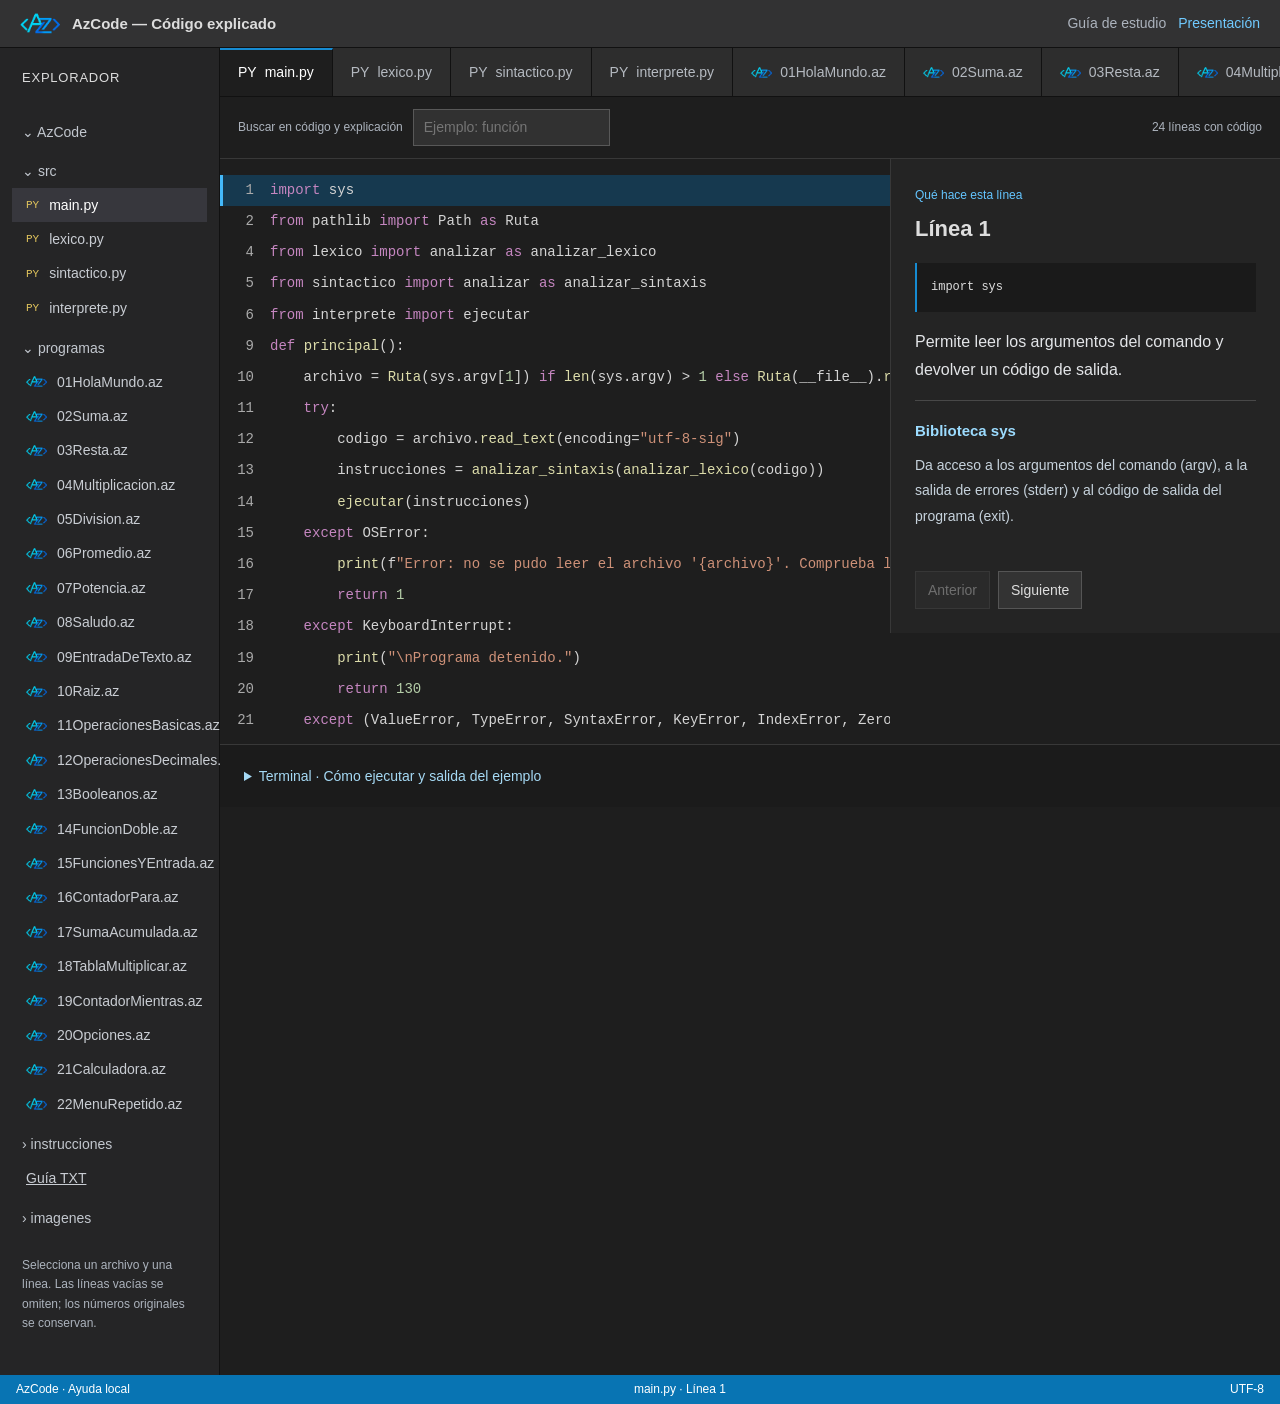
==== commit 40e8dda4: "Reparar recursos de ayuda y añadir acceso web" ====
--- a/Ayuda/EXPLICACION_CODIGO.html
+++ b/Ayuda/EXPLICACION_CODIGO.html
@@ -1,7 +1,7 @@
-<!doctype html><html lang="es"><head><meta charset="utf-8"><meta name="viewport" content="width=device-width,initial-scale=1"><title>AzCode · Código explicado</title><link rel="icon" href="../ExtrasAI/recursos/AzCode_nitido.png"><link rel="stylesheet" href="../ExtrasAI/recursos/editor.css"><link rel="stylesheet" href="../ExtrasAI/recursos/editor_detalles.css"></head><body>
-<header class="titulo"><img src="../ExtrasAI/recursos/AzCode_nitido.png" alt="Logo de AzCode"><strong>AzCode — Código explicado</strong><span>Guía de estudio</span><a href="AzCode_Como_Funciona_Presentacion.html">Presentación</a></header>
-<div class="espacio"><aside class="explorador"><h2>EXPLORADOR</h2><div class="carpeta">⌄ AzCode</div><div class="carpeta">⌄ src</div><button class="archivo" data-archivo="main.py"><span class="python" aria-hidden="true">PY</span>main.py</button><button class="archivo" data-archivo="lexico.py"><span class="python" aria-hidden="true">PY</span>lexico.py</button><button class="archivo" data-archivo="sintactico.py"><span class="python" aria-hidden="true">PY</span>sintactico.py</button><button class="archivo" data-archivo="interprete.py"><span class="python" aria-hidden="true">PY</span>interprete.py</button><div class="carpeta">⌄ programas</div><button class="archivo" data-archivo="01HolaMundo.az"><img src="../ExtrasAI/recursos/AzCode_nitido.png" alt="">01HolaMundo.az</button><button class="archivo" data-archivo="02Suma.az"><img src="../ExtrasAI/recursos/AzCode_nitido.png" alt="">02Suma.az</button><button class="archivo" data-archivo="03Resta.az"><img src="../ExtrasAI/recursos/AzCode_nitido.png" alt="">03Resta.az</button><button class="archivo" data-archivo="04Multiplicacion.az"><img src="../ExtrasAI/recursos/AzCode_nitido.png" alt="">04Multiplicacion.az</button><button class="archivo" data-archivo="05Division.az"><img src="../ExtrasAI/recursos/AzCode_nitido.png" alt="">05Division.az</button><button class="archivo" data-archivo="06Promedio.az"><img src="../ExtrasAI/recursos/AzCode_nitido.png" alt="">06Promedio.az</button><button class="archivo" data-archivo="07Potencia.az"><img src="../ExtrasAI/recursos/AzCode_nitido.png" alt="">07Potencia.az</button><button class="archivo" data-archivo="08Saludo.az"><img src="../ExtrasAI/recursos/AzCode_nitido.png" alt="">08Saludo.az</button><button class="archivo" data-archivo="09EntradaDeTexto.az"><img src="../ExtrasAI/recursos/AzCode_nitido.png" alt="">09EntradaDeTexto.az</button><button class="archivo" data-archivo="10Raiz.az"><img src="../ExtrasAI/recursos/AzCode_nitido.png" alt="">10Raiz.az</button><button class="archivo" data-archivo="11OperacionesBasicas.az"><img src="../ExtrasAI/recursos/AzCode_nitido.png" alt="">11OperacionesBasicas.az</button><button class="archivo" data-archivo="12OperacionesDecimales.az"><img src="../ExtrasAI/recursos/AzCode_nitido.png" alt="">12OperacionesDecimales.az</button><button class="archivo" data-archivo="13Booleanos.az"><img src="../ExtrasAI/recursos/AzCode_nitido.png" alt="">13Booleanos.az</button><button class="archivo" data-archivo="14FuncionDoble.az"><img src="../ExtrasAI/recursos/AzCode_nitido.png" alt="">14FuncionDoble.az</button><button class="archivo" data-archivo="15FuncionesYEntrada.az"><img src="../ExtrasAI/recursos/AzCode_nitido.png" alt="">15FuncionesYEntrada.az</button><button class="archivo" data-archivo="16ContadorPara.az"><img src="../ExtrasAI/recursos/AzCode_nitido.png" alt="">16ContadorPara.az</button><button class="archivo" data-archivo="17SumaAcumulada.az"><img src="../ExtrasAI/recursos/AzCode_nitido.png" alt="">17SumaAcumulada.az</button><button class="archivo" data-archivo="18TablaMultiplicar.az"><img src="../ExtrasAI/recursos/AzCode_nitido.png" alt="">18TablaMultiplicar.az</button><button class="archivo" data-archivo="19ContadorMientras.az"><img src="../ExtrasAI/recursos/AzCode_nitido.png" alt="">19ContadorMientras.az</button><button class="archivo" data-archivo="20Opciones.az"><img src="../ExtrasAI/recursos/AzCode_nitido.png" alt="">20Opciones.az</button><button class="archivo" data-archivo="21Calculadora.az"><img src="../ExtrasAI/recursos/AzCode_nitido.png" alt="">21Calculadora.az</button><button class="archivo" data-archivo="22MenuRepetido.az"><img src="../ExtrasAI/recursos/AzCode_nitido.png" alt="">22MenuRepetido.az</button><div class="carpeta">› instrucciones</div><a class="archivo" href="../instrucciones/QUE_PUEDE_HACER.txt">Guía TXT</a><div class="carpeta">› imagenes</div><p>Selecciona un archivo y una línea. Las líneas vacías se omiten; los números originales se conservan.</p></aside>
-<main class="editor"><div class="pestanas" role="tablist" aria-label="Archivos del proyecto"><button role="tab" aria-selected="false" aria-controls="codigo" id="pestana-main.py" data-archivo="main.py"><span class="python" aria-hidden="true">PY</span>main.py</button><button role="tab" aria-selected="false" aria-controls="codigo" id="pestana-lexico.py" data-archivo="lexico.py"><span class="python" aria-hidden="true">PY</span>lexico.py</button><button role="tab" aria-selected="false" aria-controls="codigo" id="pestana-sintactico.py" data-archivo="sintactico.py"><span class="python" aria-hidden="true">PY</span>sintactico.py</button><button role="tab" aria-selected="false" aria-controls="codigo" id="pestana-interprete.py" data-archivo="interprete.py"><span class="python" aria-hidden="true">PY</span>interprete.py</button><button role="tab" aria-selected="false" aria-controls="codigo" id="pestana-01HolaMundo.az" data-archivo="01HolaMundo.az"><img src="../ExtrasAI/recursos/AzCode_nitido.png" alt="">01HolaMundo.az</button><button role="tab" aria-selected="false" aria-controls="codigo" id="pestana-02Suma.az" data-archivo="02Suma.az"><img src="../ExtrasAI/recursos/AzCode_nitido.png" alt="">02Suma.az</button><button role="tab" aria-selected="false" aria-controls="codigo" id="pestana-03Resta.az" data-archivo="03Resta.az"><img src="../ExtrasAI/recursos/AzCode_nitido.png" alt="">03Resta.az</button><button role="tab" aria-selected="false" aria-controls="codigo" id="pestana-04Multiplicacion.az" data-archivo="04Multiplicacion.az"><img src="../ExtrasAI/recursos/AzCode_nitido.png" alt="">04Multiplicacion.az</button><button role="tab" aria-selected="false" aria-controls="codigo" id="pestana-05Division.az" data-archivo="05Division.az"><img src="../ExtrasAI/recursos/AzCode_nitido.png" alt="">05Division.az</button><button role="tab" aria-selected="false" aria-controls="codigo" id="pestana-06Promedio.az" data-archivo="06Promedio.az"><img src="../ExtrasAI/recursos/AzCode_nitido.png" alt="">06Promedio.az</button><button role="tab" aria-selected="false" aria-controls="codigo" id="pestana-07Potencia.az" data-archivo="07Potencia.az"><img src="../ExtrasAI/recursos/AzCode_nitido.png" alt="">07Potencia.az</button><button role="tab" aria-selected="false" aria-controls="codigo" id="pestana-08Saludo.az" data-archivo="08Saludo.az"><img src="../ExtrasAI/recursos/AzCode_nitido.png" alt="">08Saludo.az</button><button role="tab" aria-selected="false" aria-controls="codigo" id="pestana-09EntradaDeTexto.az" data-archivo="09EntradaDeTexto.az"><img src="../ExtrasAI/recursos/AzCode_nitido.png" alt="">09EntradaDeTexto.az</button><button role="tab" aria-selected="false" aria-controls="codigo" id="pestana-10Raiz.az" data-archivo="10Raiz.az"><img src="../ExtrasAI/recursos/AzCode_nitido.png" alt="">10Raiz.az</button><button role="tab" aria-selected="false" aria-controls="codigo" id="pestana-11OperacionesBasicas.az" data-archivo="11OperacionesBasicas.az"><img src="../ExtrasAI/recursos/AzCode_nitido.png" alt="">11OperacionesBasicas.az</button><button role="tab" aria-selected="false" aria-controls="codigo" id="pestana-12OperacionesDecimales.az" data-archivo="12OperacionesDecimales.az"><img src="../ExtrasAI/recursos/AzCode_nitido.png" alt="">12OperacionesDecimales.az</button><button role="tab" aria-selected="false" aria-controls="codigo" id="pestana-13Booleanos.az" data-archivo="13Booleanos.az"><img src="../ExtrasAI/recursos/AzCode_nitido.png" alt="">13Booleanos.az</button><button role="tab" aria-selected="false" aria-controls="codigo" id="pestana-14FuncionDoble.az" data-archivo="14FuncionDoble.az"><img src="../ExtrasAI/recursos/AzCode_nitido.png" alt="">14FuncionDoble.az</button><button role="tab" aria-selected="false" aria-controls="codigo" id="pestana-15FuncionesYEntrada.az" data-archivo="15FuncionesYEntrada.az"><img src="../ExtrasAI/recursos/AzCode_nitido.png" alt="">15FuncionesYEntrada.az</button><button role="tab" aria-selected="false" aria-controls="codigo" id="pestana-16ContadorPara.az" data-archivo="16ContadorPara.az"><img src="../ExtrasAI/recursos/AzCode_nitido.png" alt="">16ContadorPara.az</button><button role="tab" aria-selected="false" aria-controls="codigo" id="pestana-17SumaAcumulada.az" data-archivo="17SumaAcumulada.az"><img src="../ExtrasAI/recursos/AzCode_nitido.png" alt="">17SumaAcumulada.az</button><button role="tab" aria-selected="false" aria-controls="codigo" id="pestana-18TablaMultiplicar.az" data-archivo="18TablaMultiplicar.az"><img src="../ExtrasAI/recursos/AzCode_nitido.png" alt="">18TablaMultiplicar.az</button><button role="tab" aria-selected="false" aria-controls="codigo" id="pestana-19ContadorMientras.az" data-archivo="19ContadorMientras.az"><img src="../ExtrasAI/recursos/AzCode_nitido.png" alt="">19ContadorMientras.az</button><button role="tab" aria-selected="false" aria-controls="codigo" id="pestana-20Opciones.az" data-archivo="20Opciones.az"><img src="../ExtrasAI/recursos/AzCode_nitido.png" alt="">20Opciones.az</button><button role="tab" aria-selected="false" aria-controls="codigo" id="pestana-21Calculadora.az" data-archivo="21Calculadora.az"><img src="../ExtrasAI/recursos/AzCode_nitido.png" alt="">21Calculadora.az</button><button role="tab" aria-selected="false" aria-controls="codigo" id="pestana-22MenuRepetido.az" data-archivo="22MenuRepetido.az"><img src="../ExtrasAI/recursos/AzCode_nitido.png" alt="">22MenuRepetido.az</button></div><div class="herramientas"><label for="buscar">Buscar en código y explicación</label><input id="buscar" type="search" placeholder="Ejemplo: función"><span id="cantidad"></span></div><div class="lectura"><div><div id="codigo" class="codigo" role="tabpanel" tabindex="0"></div><p id="sin-resultados" class="vacio" hidden>No hay líneas que coincidan. Prueba otra palabra.</p></div><aside class="nota" id="nota" aria-label="Explicación de la línea"><span class="etiqueta">Qué hace esta línea</span><h2 id="numero-nota"></h2><pre id="fragmento"></pre><p id="texto-nota" aria-live="polite"></p><div id="detalles-linea" class="detalles-linea"></div><div class="pasos"><button id="anterior-linea">Anterior</button><button id="siguiente-linea">Siguiente</button></div></aside></div>
+<!doctype html><html lang="es"><head><meta charset="utf-8"><meta name="viewport" content="width=device-width,initial-scale=1"><title>AzCode · Código explicado</title><link rel="icon" href="recursos/AzCode_nitido.png"><link rel="stylesheet" href="recursos/editor.css"><link rel="stylesheet" href="recursos/editor_detalles.css"></head><body>
+<header class="titulo"><img src="recursos/AzCode_nitido.png" alt="Logo de AzCode"><strong>AzCode — Código explicado</strong><span>Guía de estudio</span><a href="AzCode_Como_Funciona_Presentacion.html">Presentación</a></header>
+<div class="espacio"><aside class="explorador"><h2>EXPLORADOR</h2><div class="carpeta">⌄ AzCode</div><div class="carpeta">⌄ src</div><button class="archivo" data-archivo="main.py"><span class="python" aria-hidden="true">PY</span>main.py</button><button class="archivo" data-archivo="lexico.py"><span class="python" aria-hidden="true">PY</span>lexico.py</button><button class="archivo" data-archivo="sintactico.py"><span class="python" aria-hidden="true">PY</span>sintactico.py</button><button class="archivo" data-archivo="interprete.py"><span class="python" aria-hidden="true">PY</span>interprete.py</button><div class="carpeta">⌄ programas</div><button class="archivo" data-archivo="01HolaMundo.az"><img src="recursos/AzCode_nitido.png" alt="">01HolaMundo.az</button><button class="archivo" data-archivo="02Suma.az"><img src="recursos/AzCode_nitido.png" alt="">02Suma.az</button><button class="archivo" data-archivo="03Resta.az"><img src="recursos/AzCode_nitido.png" alt="">03Resta.az</button><button class="archivo" data-archivo="04Multiplicacion.az"><img src="recursos/AzCode_nitido.png" alt="">04Multiplicacion.az</button><button class="archivo" data-archivo="05Division.az"><img src="recursos/AzCode_nitido.png" alt="">05Division.az</button><button class="archivo" data-archivo="06Promedio.az"><img src="recursos/AzCode_nitido.png" alt="">06Promedio.az</button><button class="archivo" data-archivo="07Potencia.az"><img src="recursos/AzCode_nitido.png" alt="">07Potencia.az</button><button class="archivo" data-archivo="08Saludo.az"><img src="recursos/AzCode_nitido.png" alt="">08Saludo.az</button><button class="archivo" data-archivo="09EntradaDeTexto.az"><img src="recursos/AzCode_nitido.png" alt="">09EntradaDeTexto.az</button><button class="archivo" data-archivo="10Raiz.az"><img src="recursos/AzCode_nitido.png" alt="">10Raiz.az</button><button class="archivo" data-archivo="11OperacionesBasicas.az"><img src="recursos/AzCode_nitido.png" alt="">11OperacionesBasicas.az</button><button class="archivo" data-archivo="12OperacionesDecimales.az"><img src="recursos/AzCode_nitido.png" alt="">12OperacionesDecimales.az</button><button class="archivo" data-archivo="13Booleanos.az"><img src="recursos/AzCode_nitido.png" alt="">13Booleanos.az</button><button class="archivo" data-archivo="14FuncionDoble.az"><img src="recursos/AzCode_nitido.png" alt="">14FuncionDoble.az</button><button class="archivo" data-archivo="15FuncionesYEntrada.az"><img src="recursos/AzCode_nitido.png" alt="">15FuncionesYEntrada.az</button><button class="archivo" data-archivo="16ContadorPara.az"><img src="recursos/AzCode_nitido.png" alt="">16ContadorPara.az</button><button class="archivo" data-archivo="17SumaAcumulada.az"><img src="recursos/AzCode_nitido.png" alt="">17SumaAcumulada.az</button><button class="archivo" data-archivo="18TablaMultiplicar.az"><img src="recursos/AzCode_nitido.png" alt="">18TablaMultiplicar.az</button><button class="archivo" data-archivo="19ContadorMientras.az"><img src="recursos/AzCode_nitido.png" alt="">19ContadorMientras.az</button><button class="archivo" data-archivo="20Opciones.az"><img src="recursos/AzCode_nitido.png" alt="">20Opciones.az</button><button class="archivo" data-archivo="21Calculadora.az"><img src="recursos/AzCode_nitido.png" alt="">21Calculadora.az</button><button class="archivo" data-archivo="22MenuRepetido.az"><img src="recursos/AzCode_nitido.png" alt="">22MenuRepetido.az</button><div class="carpeta">› instrucciones</div><a class="archivo" href="../instrucciones/QUE_PUEDE_HACER.txt">Guía TXT</a><div class="carpeta">› imagenes</div><p>Selecciona un archivo y una línea. Las líneas vacías se omiten; los números originales se conservan.</p></aside>
+<main class="editor"><div class="pestanas" role="tablist" aria-label="Archivos del proyecto"><button role="tab" aria-selected="false" aria-controls="codigo" id="pestana-main.py" data-archivo="main.py"><span class="python" aria-hidden="true">PY</span>main.py</button><button role="tab" aria-selected="false" aria-controls="codigo" id="pestana-lexico.py" data-archivo="lexico.py"><span class="python" aria-hidden="true">PY</span>lexico.py</button><button role="tab" aria-selected="false" aria-controls="codigo" id="pestana-sintactico.py" data-archivo="sintactico.py"><span class="python" aria-hidden="true">PY</span>sintactico.py</button><button role="tab" aria-selected="false" aria-controls="codigo" id="pestana-interprete.py" data-archivo="interprete.py"><span class="python" aria-hidden="true">PY</span>interprete.py</button><button role="tab" aria-selected="false" aria-controls="codigo" id="pestana-01HolaMundo.az" data-archivo="01HolaMundo.az"><img src="recursos/AzCode_nitido.png" alt="">01HolaMundo.az</button><button role="tab" aria-selected="false" aria-controls="codigo" id="pestana-02Suma.az" data-archivo="02Suma.az"><img src="recursos/AzCode_nitido.png" alt="">02Suma.az</button><button role="tab" aria-selected="false" aria-controls="codigo" id="pestana-03Resta.az" data-archivo="03Resta.az"><img src="recursos/AzCode_nitido.png" alt="">03Resta.az</button><button role="tab" aria-selected="false" aria-controls="codigo" id="pestana-04Multiplicacion.az" data-archivo="04Multiplicacion.az"><img src="recursos/AzCode_nitido.png" alt="">04Multiplicacion.az</button><button role="tab" aria-selected="false" aria-controls="codigo" id="pestana-05Division.az" data-archivo="05Division.az"><img src="recursos/AzCode_nitido.png" alt="">05Division.az</button><button role="tab" aria-selected="false" aria-controls="codigo" id="pestana-06Promedio.az" data-archivo="06Promedio.az"><img src="recursos/AzCode_nitido.png" alt="">06Promedio.az</button><button role="tab" aria-selected="false" aria-controls="codigo" id="pestana-07Potencia.az" data-archivo="07Potencia.az"><img src="recursos/AzCode_nitido.png" alt="">07Potencia.az</button><button role="tab" aria-selected="false" aria-controls="codigo" id="pestana-08Saludo.az" data-archivo="08Saludo.az"><img src="recursos/AzCode_nitido.png" alt="">08Saludo.az</button><button role="tab" aria-selected="false" aria-controls="codigo" id="pestana-09EntradaDeTexto.az" data-archivo="09EntradaDeTexto.az"><img src="recursos/AzCode_nitido.png" alt="">09EntradaDeTexto.az</button><button role="tab" aria-selected="false" aria-controls="codigo" id="pestana-10Raiz.az" data-archivo="10Raiz.az"><img src="recursos/AzCode_nitido.png" alt="">10Raiz.az</button><button role="tab" aria-selected="false" aria-controls="codigo" id="pestana-11OperacionesBasicas.az" data-archivo="11OperacionesBasicas.az"><img src="recursos/AzCode_nitido.png" alt="">11OperacionesBasicas.az</button><button role="tab" aria-selected="false" aria-controls="codigo" id="pestana-12OperacionesDecimales.az" data-archivo="12OperacionesDecimales.az"><img src="recursos/AzCode_nitido.png" alt="">12OperacionesDecimales.az</button><button role="tab" aria-selected="false" aria-controls="codigo" id="pestana-13Booleanos.az" data-archivo="13Booleanos.az"><img src="recursos/AzCode_nitido.png" alt="">13Booleanos.az</button><button role="tab" aria-selected="false" aria-controls="codigo" id="pestana-14FuncionDoble.az" data-archivo="14FuncionDoble.az"><img src="recursos/AzCode_nitido.png" alt="">14FuncionDoble.az</button><button role="tab" aria-selected="false" aria-controls="codigo" id="pestana-15FuncionesYEntrada.az" data-archivo="15FuncionesYEntrada.az"><img src="recursos/AzCode_nitido.png" alt="">15FuncionesYEntrada.az</button><button role="tab" aria-selected="false" aria-controls="codigo" id="pestana-16ContadorPara.az" data-archivo="16ContadorPara.az"><img src="recursos/AzCode_nitido.png" alt="">16ContadorPara.az</button><button role="tab" aria-selected="false" aria-controls="codigo" id="pestana-17SumaAcumulada.az" data-archivo="17SumaAcumulada.az"><img src="recursos/AzCode_nitido.png" alt="">17SumaAcumulada.az</button><button role="tab" aria-selected="false" aria-controls="codigo" id="pestana-18TablaMultiplicar.az" data-archivo="18TablaMultiplicar.az"><img src="recursos/AzCode_nitido.png" alt="">18TablaMultiplicar.az</button><button role="tab" aria-selected="false" aria-controls="codigo" id="pestana-19ContadorMientras.az" data-archivo="19ContadorMientras.az"><img src="recursos/AzCode_nitido.png" alt="">19ContadorMientras.az</button><button role="tab" aria-selected="false" aria-controls="codigo" id="pestana-20Opciones.az" data-archivo="20Opciones.az"><img src="recursos/AzCode_nitido.png" alt="">20Opciones.az</button><button role="tab" aria-selected="false" aria-controls="codigo" id="pestana-21Calculadora.az" data-archivo="21Calculadora.az"><img src="recursos/AzCode_nitido.png" alt="">21Calculadora.az</button><button role="tab" aria-selected="false" aria-controls="codigo" id="pestana-22MenuRepetido.az" data-archivo="22MenuRepetido.az"><img src="recursos/AzCode_nitido.png" alt="">22MenuRepetido.az</button></div><div class="herramientas"><label for="buscar">Buscar en código y explicación</label><input id="buscar" type="search" placeholder="Ejemplo: función"><span id="cantidad"></span></div><div class="lectura"><div><div id="codigo" class="codigo" role="tabpanel" tabindex="0"></div><p id="sin-resultados" class="vacio" hidden>No hay líneas que coincidan. Prueba otra palabra.</p></div><aside class="nota" id="nota" aria-label="Explicación de la línea"><span class="etiqueta">Qué hace esta línea</span><h2 id="numero-nota"></h2><pre id="fragmento"></pre><p id="texto-nota" aria-live="polite"></p><div id="detalles-linea" class="detalles-linea"></div><div class="pasos"><button id="anterior-linea">Anterior</button><button id="siguiente-linea">Siguiente</button></div></aside></div>
 <details class="terminal"><summary>Terminal · Cómo ejecutar y salida del ejemplo</summary><pre>python -B src/main.py programas/11OperacionesBasicas.az
 python -B src/main.py programas/15FuncionesYEntrada.az
 
@@ -14,4 +14,4 @@
 Resta: 12
 Multiplicación: 85
 División: 3.4</pre><p>Esta página explica el código. Ejecuta los comandos desde la raíz de AzCode para usar el intérprete real.</p></details></main></div>
-<footer class="estado"><span>AzCode · Ayuda local</span><span id="estado-linea"></span><span>UTF-8</span></footer><script id="datos-codigo" type="application/json">[{"nombre": "main.py", "carpeta": "src", "lineas": [{"numero": 1, "codigo": "import sys", "nota": "Permite leer los argumentos del comando y devolver un código de salida.", "coloreado": "\u003cspan class=\"kw\">import\u003c/span> sys", "detalles": [{"titulo": "Biblioteca sys", "explicacion": "Da acceso a los argumentos del comando (argv), a la salida de errores (stderr) y al código de salida del programa (exit)."}]}, {"numero": 2, "codigo": "from pathlib import Path as Ruta", "nota": "Importa la herramienta para manejar rutas con el nombre español Ruta.", "coloreado": "\u003cspan class=\"kw\">from\u003c/span> pathlib \u003cspan class=\"kw\">import\u003c/span> Path \u003cspan class=\"kw\">as\u003c/span> Ruta", "detalles": [{"titulo": "Path, llamado Ruta en este proyecto", "explicacion": "Representa una ruta de archivo. read_text lee el texto, resolve obtiene la ruta absoluta y parent sube una carpeta. with_name no se usa en la versión actual."}]}, {"numero": 4, "codigo": "from lexico import analizar as analizar_lexico", "nota": "Importa la etapa que reconoce los elementos del lenguaje.", "coloreado": "\u003cspan class=\"kw\">from\u003c/span> lexico \u003cspan class=\"kw\">import\u003c/span> analizar \u003cspan class=\"kw\">as\u003c/span> analizar_lexico", "detalles": [{"titulo": "analizar_lexico(código)", "explicacion": "Convierte caracteres en parejas de elemento y línea; descarta espacios y comentarios."}]}, {"numero": 5, "codigo": "from sintactico import analizar as analizar_sintaxis", "nota": "Importa la etapa que comprueba y organiza las instrucciones.", "coloreado": "\u003cspan class=\"kw\">from\u003c/span> sintactico \u003cspan class=\"kw\">import\u003c/span> analizar \u003cspan class=\"kw\">as\u003c/span> analizar_sintaxis", "detalles": [{"titulo": "analizar_sintaxis(elementos)", "explicacion": "Ordena los elementos y crea instrucciones de cuatro datos: operación, nombre, parámetros y expresión."}]}, {"numero": 6, "codigo": "from interprete import ejecutar", "nota": "Importa la etapa que calcula valores y ejecuta instrucciones.", "coloreado": "\u003cspan class=\"kw\">from\u003c/span> interprete \u003cspan class=\"kw\">import\u003c/span> ejecutar", "detalles": [{"titulo": "ejecutar(instrucciones)", "explicacion": "Recorre las instrucciones. Guarda funciones, calcula expresiones, comprueba tipos y muestra las salidas."}]}, {"numero": 9, "codigo": "def principal():", "nota": "Coordina la ejecución del programa. Los parámetros son los datos que recibe.", "coloreado": "\u003cspan class=\"kw\">def\u003c/span> \u003cspan class=\"fun\">principal\u003c/span>():", "detalles": [{"titulo": "principal()", "explicacion": "Coordina la lectura, el análisis y la ejecución; devuelve 0 si todo terminó bien o 1 si hubo un error."}]}, {"numero": 10, "codigo": "    archivo = Ruta(sys.argv[1]) if len(sys.argv) > 1 else Ruta(__file__).resolve().parent.parent / \"programas\" / \"01HolaMundo.az\"", "nota": "Calcula la parte derecha y la guarda en archivo para usarla después.", "coloreado": "    archivo = \u003cspan class=\"fun\">Ruta\u003c/span>(sys.argv[\u003cspan class=\"num\">1\u003c/span>]) \u003cspan class=\"kw\">if\u003c/span> \u003cspan class=\"fun\">len\u003c/span>(sys.argv) &gt; \u003cspan class=\"num\">1\u003c/span> \u003cspan class=\"kw\">else\u003c/span> \u003cspan class=\"fun\">Ruta\u003c/span>(__file__).\u003cspan class=\"fun\">resolve\u003c/span>().parent.parent / \u003cspan class=\"str\">&quot;programas&quot;\u003c/span> / \u003cspan class=\"str\">&quot;01HolaMundo.az&quot;\u003c/span>", "detalles": [{"titulo": "Biblioteca sys", "explicacion": "Da acceso a los argumentos del comando (argv), a la salida de errores (stderr) y al código de salida del programa (exit)."}, {"titulo": "Path, llamado Ruta en este proyecto", "explicacion": "Representa una ruta de archivo. read_text lee el texto, resolve obtiene la ruta absoluta y parent sube una carpeta. with_name no se usa en la versión actual."}, {"titulo": "len(colección)", "explicacion": "Devuelve cuántos elementos contiene una cadena o una lista. Permite comprobar si quedan elementos y si una función recibió suficientes argumentos."}, {"titulo": "Ruta.resolve()", "explicacion": "Convierte la ruta a una ubicación absoluta. .parent sube una carpeta para encontrar programas desde scr/main.py."}]}, {"numero": 11, "codigo": "    try:", "nota": "Empieza el bloque cuya ejecución puede producir un error capturado abajo.", "coloreado": "    \u003cspan class=\"kw\">try\u003c/span>:", "detalles": []}, {"numero": 12, "codigo": "        codigo = archivo.read_text(encoding=\"utf-8-sig\")", "nota": "Lee el archivo como texto UTF-8, aceptando una marca BOM inicial.", "coloreado": "        codigo = archivo.\u003cspan class=\"fun\">read_text\u003c/span>(encoding=\u003cspan class=\"str\">&quot;utf-8-sig&quot;\u003c/span>)", "detalles": [{"titulo": "Ruta.read_text(encoding=...)", "explicacion": "Abre el archivo y devuelve su contenido como texto. utf-8-sig lee los acentos y acepta una marca BOM al principio."}]}, {"numero": 13, "codigo": "        instrucciones = analizar_sintaxis(analizar_lexico(codigo))", "nota": "Pasa primero por el léxico y después por el sintáctico.", "coloreado": "        instrucciones = \u003cspan class=\"fun\">analizar_sintaxis\u003c/span>(\u003cspan class=\"fun\">analizar_lexico\u003c/span>(codigo))", "detalles": [{"titulo": "analizar_lexico(código)", "explicacion": "Convierte caracteres en parejas de elemento y línea; descarta espacios y comentarios."}, {"titulo": "analizar_sintaxis(elementos)", "explicacion": "Ordena los elementos y crea instrucciones de cuatro datos: operación, nombre, parámetros y expresión."}]}, {"numero": 14, "codigo": "        ejecutar(instrucciones)", "nota": "Entrega las instrucciones organizadas al intérprete.", "coloreado": "        \u003cspan class=\"fun\">ejecutar\u003c/span>(instrucciones)", "detalles": [{"titulo": "ejecutar(instrucciones)", "explicacion": "Recorre las instrucciones. Guarda funciones, calcula expresiones, comprueba tipos y muestra las salidas."}]}, {"numero": 15, "codigo": "    except OSError:", "nota": "Captura un problema al leer el archivo.", "coloreado": "    \u003cspan class=\"kw\">except\u003c/span> OSError:", "detalles": []}, {"numero": 16, "codigo": "        print(f\"Error: no se pudo leer el archivo '{archivo}'. Comprueba la ruta.\", file=sys.stderr)", "nota": "Muestra un mensaje corto en la salida de errores de la consola.", "coloreado": "        \u003cspan class=\"fun\">print\u003c/span>(f\u003cspan class=\"str\">&quot;Error: no se pudo leer el archivo &#x27;{archivo}&#x27;. Comprueba la ruta.&quot;\u003c/span>, file=sys.stderr)", "detalles": [{"titulo": "Biblioteca sys", "explicacion": "Da acceso a los argumentos del comando (argv), a la salida de errores (stderr) y al código de salida del programa (exit)."}, {"titulo": "print(valor)", "explicacion": "Muestra un valor en consola y añade un salto de línea. En main.py, file=sys.stderr envía los mensajes a la salida de errores."}]}, {"numero": 17, "codigo": "        return 1", "nota": "Indica que el programa terminó con error.", "coloreado": "        \u003cspan class=\"kw\">return\u003c/span> \u003cspan class=\"num\">1\u003c/span>", "detalles": []}, {"numero": 18, "codigo": "    except KeyboardInterrupt:", "nota": "Continúa la instrucción del bloque actual. La sangría indica a qué condición, ciclo o función pertenece.", "coloreado": "    \u003cspan class=\"kw\">except\u003c/span> KeyboardInterrupt:", "detalles": []}, {"numero": 19, "codigo": "        print(\"\\nPrograma detenido.\")", "nota": "Continúa la instrucción del bloque actual. La sangría indica a qué condición, ciclo o función pertenece.", "coloreado": "        \u003cspan class=\"fun\">print\u003c/span>(\u003cspan class=\"str\">&quot;\\nPrograma detenido.&quot;\u003c/span>)", "detalles": [{"titulo": "print(valor)", "explicacion": "Muestra un valor en consola y añade un salto de línea. En main.py, file=sys.stderr envía los mensajes a la salida de errores."}]}, {"numero": 20, "codigo": "        return 130", "nota": "Devuelve 130 como resultado de esta función y termina su ejecución.", "coloreado": "        \u003cspan class=\"kw\">return\u003c/span> \u003cspan class=\"num\">130\u003c/span>", "detalles": []}, {"numero": 21, "codigo": "    except (ValueError, TypeError, SyntaxError, KeyError, IndexError, ZeroDivisionError,", "nota": "Captura los errores básicos de valores, tipos, sintaxis, nombres, paréntesis y división entre cero.", "coloreado": "    \u003cspan class=\"kw\">except\u003c/span> (ValueError, TypeError, SyntaxError, KeyError, IndexError, ZeroDivisionError,", "detalles": [{"titulo": "ValueError", "explicacion": "Excepción para señalar un valor o una instrucción no válida. main.py la captura y muestra un mensaje básico."}]}, {"numero": 22, "codigo": "            OverflowError, RecursionError, EOFError):", "nota": "Completa la lista de errores capturados: número demasiado grande, demasiadas llamadas o entrada terminada.", "coloreado": "            OverflowError, RecursionError, EOFError):", "detalles": []}, {"numero": 23, "codigo": "        print(\"Error: revisa las instrucciones, los nombres y los valores.\", file=sys.stderr)", "nota": "Muestra un mensaje corto en la salida de errores de la consola.", "coloreado": "        \u003cspan class=\"fun\">print\u003c/span>(\u003cspan class=\"str\">&quot;Error: revisa las instrucciones, los nombres y los valores.&quot;\u003c/span>, file=sys.stderr)", "detalles": [{"titulo": "Biblioteca sys", "explicacion": "Da acceso a los argumentos del comando (argv), a la salida de errores (stderr) y al código de salida del programa (exit)."}, {"titulo": "print(valor)", "explicacion": "Muestra un valor en consola y añade un salto de línea. En main.py, file=sys.stderr envía los mensajes a la salida de errores."}]}, {"numero": 24, "codigo": "        return 1", "nota": "Indica que el programa terminó con error.", "coloreado": "        \u003cspan class=\"kw\">return\u003c/span> \u003cspan class=\"num\">1\u003c/span>", "detalles": []}, {"numero": 25, "codigo": "    return 0", "nota": "Indica que el programa terminó bien.", "coloreado": "    \u003cspan class=\"kw\">return\u003c/span> \u003cspan class=\"num\">0\u003c/span>", "detalles": []}, {"numero": 28, "codigo": "if __name__ == \"__main__\":", "nota": "Solo arranca el programa si este archivo se ejecuta directamente; no al importarlo.", "coloreado": "\u003cspan class=\"kw\">if\u003c/span> __name__ == \u003cspan class=\"str\">&quot;__main__&quot;\u003c/span>:", "detalles": []}, {"numero": 29, "codigo": "    sys.exit(principal())", "nota": "Ejecuta principal y termina con su resultado: 0 significa éxito, 1 significa error.", "coloreado": "    sys.\u003cspan class=\"fun\">exit\u003c/span>(\u003cspan class=\"fun\">principal\u003c/span>())", "detalles": [{"titulo": "Biblioteca sys", "explicacion": "Da acceso a los argumentos del comando (argv), a la salida de errores (stderr) y al código de salida del programa (exit)."}, {"titulo": "principal()", "explicacion": "Coordina la lectura, el análisis y la ejecución; devuelve 0 si todo terminó bien o 1 si hubo un error."}]}]}, {"nombre": "lexico.py", "carpeta": "src", "lineas": [{"numero": 1, "codigo": "import re", "nota": "Importa expresiones regulares para reconocer texto mediante patrones.", "coloreado": "\u003cspan class=\"kw\">import\u003c/span> re", "detalles": [{"titulo": "Biblioteca re", "explicacion": "Busca texto mediante expresiones regulares. El léxico la usa para reconocer palabras, cadenas, números y símbolos."}]}, {"numero": 3, "codigo": "def analizar(codigo):", "nota": "Analiza el código o sus elementos, según el módulo. Los parámetros son los datos que recibe.", "coloreado": "\u003cspan class=\"kw\">def\u003c/span> \u003cspan class=\"fun\">analizar\u003c/span>(codigo):", "detalles": []}, {"numero": 4, "codigo": "    patron = r'\\s+|#[^\\n]*|\"(?:\\\\.|[^\"\\\\\\n])*\"|\\d+(?:\\.\\d+)?|[^\\W\\d]\\w*|==|!=|\u003c=|>=|\\*\\*|[+\\-*/%=\u003c>(),;{}:]'", "nota": "Calcula la parte derecha y la guarda en patron para usarla después.", "coloreado": "    patron = r&#x27;\\s+|\u003cspan class=\"cm\">#[^\\n]*|&quot;(?:\\\\.|[^&quot;\\\\\\n])*&quot;|\\d+(?:\\.\\d+)?|[^\\W\\d]\\w*|==|!=|&lt;=|&gt;=|\\*\\*|[+\\-*/%=&lt;&gt;(),;{}:]&#x27;\u003c/span>", "detalles": []}, {"numero": 5, "codigo": "    elementos = []", "nota": "Prepara una lista vacía para los elementos reconocidos.", "coloreado": "    elementos = []", "detalles": []}, {"numero": 6, "codigo": "    posicion = 0", "nota": "Empieza a leer desde la primera posición, que en Python es 0.", "coloreado": "    posicion = \u003cspan class=\"num\">0\u003c/span>", "detalles": []}, {"numero": 7, "codigo": "    linea = 1", "nota": "Empieza a contar las líneas en 1.", "coloreado": "    linea = \u003cspan class=\"num\">1\u003c/span>", "detalles": []}, {"numero": 8, "codigo": "    while posicion \u003c len(codigo):", "nota": "Repite mientras queden caracteres en el código.", "coloreado": "    \u003cspan class=\"kw\">while\u003c/span> posicion &lt; \u003cspan class=\"fun\">len\u003c/span>(codigo):", "detalles": [{"titulo": "len(colección)", "explicacion": "Devuelve cuántos elementos contiene una cadena o una lista. Permite comprobar si quedan elementos y si una función recibió suficientes argumentos."}]}, {"numero": 9, "codigo": "        coincidencia = re.match(patron, codigo[posicion:])", "nota": "Busca el próximo elemento válido al principio del texto que falta por leer.", "coloreado": "        coincidencia = re.\u003cspan class=\"fun\">match\u003c/span>(patron, codigo[posicion:])", "detalles": [{"titulo": "Biblioteca re", "explicacion": "Busca texto mediante expresiones regulares. El léxico la usa para reconocer palabras, cadenas, números y símbolos."}, {"titulo": "re.match(patrón, texto)", "explicacion": "Busca una coincidencia al principio del texto restante. Si no reconoce el siguiente carácter, devuelve None."}]}, {"numero": 10, "codigo": "        if not coincidencia:", "nota": "Comprueba si el siguiente carácter no pertenece al lenguaje.", "coloreado": "        \u003cspan class=\"kw\">if\u003c/span> \u003cspan class=\"kw\">not\u003c/span> coincidencia:", "detalles": []}, {"numero": 11, "codigo": "            raise ValueError(f\"Línea {linea}: carácter no válido {codigo[posicion]!r}.\")", "nota": "Detiene esta operación con un error. main.py lo captura y muestra un mensaje corto.", "coloreado": "            \u003cspan class=\"kw\">raise\u003c/span> \u003cspan class=\"fun\">ValueError\u003c/span>(f\u003cspan class=\"str\">&quot;Línea {linea}: carácter no válido {codigo[posicion]!r}.&quot;\u003c/span>)", "detalles": [{"titulo": "ValueError", "explicacion": "Excepción para señalar un valor o una instrucción no válida. main.py la captura y muestra un mensaje básico."}]}, {"numero": 12, "codigo": "        elemento = coincidencia.group()", "nota": "Obtiene el texto completo reconocido por el patrón.", "coloreado": "        elemento = coincidencia.\u003cspan class=\"fun\">group\u003c/span>()", "detalles": [{"titulo": "coincidencia.group()", "explicacion": "Obtiene el texto que reconoció la expresión regular."}]}, {"numero": 13, "codigo": "        if not elemento.isspace() and not elemento.startswith(\"#\"):", "nota": "Conserva solamente los elementos que no sean espacios ni comentarios.", "coloreado": "        \u003cspan class=\"kw\">if\u003c/span> \u003cspan class=\"kw\">not\u003c/span> elemento.\u003cspan class=\"fun\">isspace\u003c/span>() \u003cspan class=\"kw\">and\u003c/span> \u003cspan class=\"kw\">not\u003c/span> elemento.\u003cspan class=\"fun\">startswith\u003c/span>(\u003cspan class=\"str\">&quot;#&quot;\u003c/span>):", "detalles": [{"titulo": "texto.isspace()", "explicacion": "Indica si el texto está formado solamente por espacios, tabulaciones o saltos de línea."}, {"titulo": "texto.startswith(prefijo)", "explicacion": "Indica si el texto comienza con ese prefijo. Aquí reconoce comentarios que comienzan por #."}]}, {"numero": 14, "codigo": "            elementos.append((elemento, linea))", "nota": "Guarda una pareja con el texto del elemento y su número de línea.", "coloreado": "            elementos.\u003cspan class=\"fun\">append\u003c/span>((elemento, linea))", "detalles": [{"titulo": "lista.append(valor)", "explicacion": "Añade un elemento al final de una lista, como un parámetro o una instrucción."}]}, {"numero": 15, "codigo": "        linea += elemento.count(\"\\n\")", "nota": "Cuenta los saltos de línea del texto reconocido y actualiza la línea actual.", "coloreado": "        linea += elemento.\u003cspan class=\"fun\">count\u003c/span>(\u003cspan class=\"str\">&quot;\\n&quot;\u003c/span>)", "detalles": [{"titulo": "texto.count(valor)", "explicacion": "Cuenta apariciones de un texto. Aquí cuenta saltos de línea para mantener el número de línea."}]}, {"numero": 16, "codigo": "        posicion += len(elemento)", "nota": "Avanza tantos caracteres como ocupó el elemento reconocido.", "coloreado": "        posicion += \u003cspan class=\"fun\">len\u003c/span>(elemento)", "detalles": [{"titulo": "len(colección)", "explicacion": "Devuelve cuántos elementos contiene una cadena o una lista. Permite comprobar si quedan elementos y si una función recibió suficientes argumentos."}]}, {"numero": 17, "codigo": "    return elementos", "nota": "Entrega los elementos al sintáctico.", "coloreado": "    \u003cspan class=\"kw\">return\u003c/span> elementos", "detalles": []}]}, {"nombre": "sintactico.py", "carpeta": "src", "lineas": [{"numero": 1, "codigo": "import re", "nota": "Importa expresiones regulares para reconocer texto mediante patrones.", "coloreado": "\u003cspan class=\"kw\">import\u003c/span> re", "detalles": [{"titulo": "Biblioteca re", "explicacion": "Busca texto mediante expresiones regulares. El léxico la usa para reconocer palabras, cadenas, números y símbolos."}]}, {"numero": 4, "codigo": "def analizar(elementos):", "nota": "Analiza el código o sus elementos, según el módulo. Los parámetros son los datos que recibe.", "coloreado": "\u003cspan class=\"kw\">def\u003c/span> \u003cspan class=\"fun\">analizar\u003c/span>(elementos):", "detalles": []}, {"numero": 5, "codigo": "    posicion = 0", "nota": "Empieza a leer desde la primera posición, que en Python es 0.", "coloreado": "    posicion = \u003cspan class=\"num\">0\u003c/span>", "detalles": []}, {"numero": 6, "codigo": "    reservadas = set(\"programa inicio fim numero texto booleano escrever ler funcao verdadeiro falso e ou nao potencia raiz enquanto para de ate escolha caso padrao\".split())", "nota": "Calcula la parte derecha y la guarda en reservadas para usarla después.", "coloreado": "    reservadas = \u003cspan class=\"fun\">set\u003c/span>(\u003cspan class=\"str\">&quot;programa inicio fim numero texto booleano escrever ler funcao verdadeiro falso e ou nao potencia raiz enquanto para de ate escolha caso padrao&quot;\u003c/span>.\u003cspan class=\"fun\">split\u003c/span>())", "detalles": [{"titulo": "raiz(numero)", "explicacion": "Función propia que calcula numero ** 0.5, sin importar math. Requiere un número mayor o igual a cero. raiz(25) devuelve 5.0."}, {"titulo": "set(lista)", "explicacion": "Crea una colección sin duplicados. Comparar su longitud con la lista original permite detectar parámetros repetidos."}, {"titulo": "ler(mensaje)", "explicacion": "Función incorporada de AzCode. El árbol contiene una llamada; el intérprete la reconoce y usa input. Su resultado inicial siempre es texto."}, {"titulo": "potencia(base, exponente)", "explicacion": "Función incorporada de AzCode que llama a operadores.pow. También se puede escribir base ** exponente."}, {"titulo": "escrever(expresión)", "explicacion": "Instrucción de AzCode que calcula una expresión y muestra el resultado usando print y mostrar."}]}, {"numero": 8, "codigo": "    def ver():", "nota": "Consulta el siguiente elemento del programa sin consumirlo. Si no quedan elementos devuelve texto vacío.", "coloreado": "    \u003cspan class=\"kw\">def\u003c/span> \u003cspan class=\"fun\">ver\u003c/span>():", "detalles": []}, {"numero": 9, "codigo": "        return elementos[posicion][0] if posicion \u003c len(elementos) else \"\"", "nota": "Devuelve elementos[posicion][0] if posicion \u003c len(elementos) else \"\" como resultado de esta función y termina su ejecución.", "coloreado": "        \u003cspan class=\"kw\">return\u003c/span> elementos[posicion][\u003cspan class=\"num\">0\u003c/span>] \u003cspan class=\"kw\">if\u003c/span> posicion &lt; \u003cspan class=\"fun\">len\u003c/span>(elementos) \u003cspan class=\"kw\">else\u003c/span> \u003cspan class=\"str\">&quot;&quot;\u003c/span>", "detalles": [{"titulo": "len(colección)", "explicacion": "Devuelve cuántos elementos contiene una cadena o una lista. Permite comprobar si quedan elementos y si una función recibió suficientes argumentos."}]}, {"numero": 11, "codigo": "    def tomar(esperado=None):", "nota": "Lee un elemento y comprueba el valor esperado, si se indica. Los parámetros son los datos que recibe.", "coloreado": "    \u003cspan class=\"kw\">def\u003c/span> \u003cspan class=\"fun\">tomar\u003c/span>(esperado=None):", "detalles": [{"titulo": "tomar(esperado)", "explicacion": "Función interna del sintáctico. Lee un elemento, comprueba el valor esperado si se indicó y avanza una posición."}]}, {"numero": 12, "codigo": "        nonlocal posicion", "nota": "Permite cambiar la posición de lectura de la función exterior.", "coloreado": "        \u003cspan class=\"kw\">nonlocal\u003c/span> posicion", "detalles": []}, {"numero": 13, "codigo": "        elemento = ver()", "nota": "Calcula la parte derecha y la guarda en elemento para usarla después.", "coloreado": "        elemento = \u003cspan class=\"fun\">ver\u003c/span>()", "detalles": []}, {"numero": 14, "codigo": "        if not elemento:", "nota": "Comprueba la condición not elemento. Si se cumple, ejecuta el bloque que sigue.", "coloreado": "        \u003cspan class=\"kw\">if\u003c/span> \u003cspan class=\"kw\">not\u003c/span> elemento:", "detalles": []}, {"numero": 15, "codigo": "            raise ValueError(\"El programa está incompleto.\")", "nota": "Detiene esta operación con un error. main.py lo captura y muestra un mensaje corto.", "coloreado": "            \u003cspan class=\"kw\">raise\u003c/span> \u003cspan class=\"fun\">ValueError\u003c/span>(\u003cspan class=\"str\">&quot;El programa está incompleto.&quot;\u003c/span>)", "detalles": [{"titulo": "ValueError", "explicacion": "Excepción para señalar un valor o una instrucción no válida. main.py la captura y muestra un mensaje básico."}]}, {"numero": 16, "codigo": "        if esperado is not None and elemento != esperado:", "nota": "Si se pidió un elemento concreto, verifica que sea el que aparece.", "coloreado": "        \u003cspan class=\"kw\">if\u003c/span> esperado \u003cspan class=\"kw\">is\u003c/span> \u003cspan class=\"kw\">not\u003c/span> None \u003cspan class=\"kw\">and\u003c/span> elemento != esperado:", "detalles": []}, {"numero": 17, "codigo": "            raise ValueError(f\"Falta '{esperado}'.\")", "nota": "Detiene esta operación con un error. main.py lo captura y muestra un mensaje corto.", "coloreado": "            \u003cspan class=\"kw\">raise\u003c/span> \u003cspan class=\"fun\">ValueError\u003c/span>(f\u003cspan class=\"str\">&quot;Falta &#x27;{esperado}&#x27;.&quot;\u003c/span>)", "detalles": [{"titulo": "ValueError", "explicacion": "Excepción para señalar un valor o una instrucción no válida. main.py la captura y muestra un mensaje básico."}]}, {"numero": 18, "codigo": "        posicion += 1", "nota": "Avanza un elemento en la lectura.", "coloreado": "        posicion += \u003cspan class=\"num\">1\u003c/span>", "detalles": []}, {"numero": 19, "codigo": "        return elemento", "nota": "Entrega el elemento leído.", "coloreado": "        \u003cspan class=\"kw\">return\u003c/span> elemento", "detalles": []}, {"numero": 21, "codigo": "    def nombre(identificador=None):", "nota": "Lee o recibe un identificador y comprueba que sea válido y no sea una palabra reservada.", "coloreado": "    \u003cspan class=\"kw\">def\u003c/span> \u003cspan class=\"fun\">nombre\u003c/span>(identificador=None):", "detalles": [{"titulo": "nombre()", "explicacion": "Función interna del sintáctico. Lee un identificador y rechaza nombres mal escritos o palabras reservadas."}]}, {"numero": 22, "codigo": "        identificador = tomar() if identificador is None else identificador", "nota": "Calcula la parte derecha y la guarda en identificador para usarla después.", "coloreado": "        identificador = \u003cspan class=\"fun\">tomar\u003c/span>() \u003cspan class=\"kw\">if\u003c/span> identificador \u003cspan class=\"kw\">is\u003c/span> None \u003cspan class=\"kw\">else\u003c/span> identificador", "detalles": [{"titulo": "tomar(esperado)", "explicacion": "Función interna del sintáctico. Lee un elemento, comprueba el valor esperado si se indicó y avanza una posición."}]}, {"numero": 23, "codigo": "        if not re.fullmatch(r'[^\\W\\d]\\w*', identificador) or identificador in reservadas:", "nota": "Comprueba que el nombre tenga forma de identificador y no sea una palabra reservada.", "coloreado": "        \u003cspan class=\"kw\">if\u003c/span> \u003cspan class=\"kw\">not\u003c/span> re.\u003cspan class=\"fun\">fullmatch\u003c/span>(r&#x27;[^\\W\\d]\\w*&#x27;, identificador) \u003cspan class=\"kw\">or\u003c/span> identificador \u003cspan class=\"kw\">in\u003c/span> reservadas:", "detalles": [{"titulo": "Biblioteca re", "explicacion": "Busca texto mediante expresiones regulares. El léxico la usa para reconocer palabras, cadenas, números y símbolos."}, {"titulo": "re.fullmatch(patrón, texto)", "explicacion": "Exige que el texto entero cumpla el patrón. Aquí valida nombres de variables, programas y parámetros."}]}, {"numero": 24, "codigo": "            raise ValueError(\"El nombre no es válido.\")", "nota": "Detiene esta operación con un error. main.py lo captura y muestra un mensaje corto.", "coloreado": "            \u003cspan class=\"kw\">raise\u003c/span> \u003cspan class=\"fun\">ValueError\u003c/span>(\u003cspan class=\"str\">&quot;El nombre no es válido.&quot;\u003c/span>)", "detalles": [{"titulo": "nombre()", "explicacion": "Función interna del sintáctico. Lee un identificador y rechaza nombres mal escritos o palabras reservadas."}, {"titulo": "ValueError", "explicacion": "Excepción para señalar un valor o una instrucción no válida. main.py la captura y muestra un mensaje básico."}]}, {"numero": 25, "codigo": "        return identificador", "nota": "Entrega el nombre comprobado.", "coloreado": "        \u003cspan class=\"kw\">return\u003c/span> identificador", "detalles": []}, {"numero": 27, "codigo": "    def expresion(hasta):", "nota": "Recoge una expresión hasta el separador indicado, respetando los paréntesis internos.", "coloreado": "    \u003cspan class=\"kw\">def\u003c/span> \u003cspan class=\"fun\">expresion\u003c/span>(hasta):", "detalles": []}, {"numero": 28, "codigo": "        partes = []", "nota": "Calcula la parte derecha y la guarda en partes para usarla después.", "coloreado": "        partes = []", "detalles": []}, {"numero": 29, "codigo": "        nivel = 0", "nota": "Calcula la parte derecha y la guarda en nivel para usarla después.", "coloreado": "        nivel = \u003cspan class=\"num\">0\u003c/span>", "detalles": []}, {"numero": 30, "codigo": "        traducciones = {\"e\": \"and\", \"ou\": \"or\", \"nao\": \"not\"}", "nota": "Relaciona los operadores lógicos portugueses con los nombres que entiende el analizador de Python.", "coloreado": "        traducciones = {\u003cspan class=\"str\">&quot;e&quot;\u003c/span>: \u003cspan class=\"str\">&quot;and&quot;\u003c/span>, \u003cspan class=\"str\">&quot;ou&quot;\u003c/span>: \u003cspan class=\"str\">&quot;or&quot;\u003c/span>, \u003cspan class=\"str\">&quot;nao&quot;\u003c/span>: \u003cspan class=\"str\">&quot;not&quot;\u003c/span>}", "detalles": []}, {"numero": 31, "codigo": "        while ver() != hasta or nivel != 0:", "nota": "Repite el bloque mientras sea verdadera la condición ver() != hasta or nivel != 0. La condición se comprueba antes de cada vuelta.", "coloreado": "        \u003cspan class=\"kw\">while\u003c/span> \u003cspan class=\"fun\">ver\u003c/span>() != hasta \u003cspan class=\"kw\">or\u003c/span> nivel != \u003cspan class=\"num\">0\u003c/span>:", "detalles": []}, {"numero": 32, "codigo": "            parte = tomar()", "nota": "Calcula la parte derecha y la guarda en parte para usarla después.", "coloreado": "            parte = \u003cspan class=\"fun\">tomar\u003c/span>()", "detalles": [{"titulo": "tomar(esperado)", "explicacion": "Función interna del sintáctico. Lee un elemento, comprueba el valor esperado si se indicó y avanza una posición."}]}, {"numero": 33, "codigo": "            if parte == \"(\":", "nota": "Comprueba la condición parte == \"(\". Si se cumple, ejecuta el bloque que sigue.", "coloreado": "            \u003cspan class=\"kw\">if\u003c/span> parte == \u003cspan class=\"str\">&quot;(&quot;\u003c/span>:", "detalles": []}, {"numero": 34, "codigo": "                nivel += 1", "nota": "Continúa la instrucción del bloque actual. La sangría indica a qué condición, ciclo o función pertenece.", "coloreado": "                nivel += \u003cspan class=\"num\">1\u003c/span>", "detalles": []}, {"numero": 35, "codigo": "            elif parte == \")\":", "nota": "Comprueba la condición parte == \")\". Si se cumple, ejecuta el bloque que sigue.", "coloreado": "            \u003cspan class=\"kw\">elif\u003c/span> parte == \u003cspan class=\"str\">&quot;)&quot;\u003c/span>:", "detalles": []}, {"numero": 36, "codigo": "                nivel -= 1", "nota": "Continúa la instrucción del bloque actual. La sangría indica a qué condición, ciclo o función pertenece.", "coloreado": "                nivel -= \u003cspan class=\"num\">1\u003c/span>", "detalles": []}, {"numero": 37, "codigo": "            if nivel \u003c 0:", "nota": "Comprueba la condición nivel \u003c 0. Si se cumple, ejecuta el bloque que sigue.", "coloreado": "            \u003cspan class=\"kw\">if\u003c/span> nivel &lt; \u003cspan class=\"num\">0\u003c/span>:", "detalles": []}, {"numero": 38, "codigo": "                raise ValueError(\"Revisa los paréntesis.\")", "nota": "Interrumpe esta operación con un error básico; main.py lo captura y muestra un mensaje.", "coloreado": "                \u003cspan class=\"kw\">raise\u003c/span> \u003cspan class=\"fun\">ValueError\u003c/span>(\u003cspan class=\"str\">&quot;Revisa los paréntesis.&quot;\u003c/span>)", "detalles": [{"titulo": "ValueError", "explicacion": "Excepción para señalar un valor o una instrucción no válida. main.py la captura y muestra un mensaje básico."}]}, {"numero": 39, "codigo": "            partes.append(traducciones.get(parte, parte))", "nota": "Añade un dato a la lista. En instrucciones se guarda la operación, el nombre, los datos del bloque y su expresión.", "coloreado": "            partes.\u003cspan class=\"fun\">append\u003c/span>(traducciones.\u003cspan class=\"fun\">get\u003c/span>(parte, parte))", "detalles": [{"titulo": "diccionario.get(clave, valor_por_defecto)", "explicacion": "Busca una clave. Si no existe, devuelve el valor por defecto. Aquí traduce e, ou y nao y conserva los demás elementos."}, {"titulo": "lista.append(valor)", "explicacion": "Añade un elemento al final de una lista, como un parámetro o una instrucción."}]}, {"numero": 40, "codigo": "        if not partes:", "nota": "Comprueba la condición not partes. Si se cumple, ejecuta el bloque que sigue.", "coloreado": "        \u003cspan class=\"kw\">if\u003c/span> \u003cspan class=\"kw\">not\u003c/span> partes:", "detalles": []}, {"numero": 41, "codigo": "            raise ValueError(\"Falta un valor.\")", "nota": "Detiene esta operación con un error. main.py lo captura y muestra un mensaje corto.", "coloreado": "            \u003cspan class=\"kw\">raise\u003c/span> \u003cspan class=\"fun\">ValueError\u003c/span>(\u003cspan class=\"str\">&quot;Falta un valor.&quot;\u003c/span>)", "detalles": [{"titulo": "ValueError", "explicacion": "Excepción para señalar un valor o una instrucción no válida. main.py la captura y muestra un mensaje básico."}]}, {"numero": 42, "codigo": "        return \" \".join(partes)", "nota": "Devuelve \" \".join(partes) como resultado de esta función y termina su ejecución.", "coloreado": "        \u003cspan class=\"kw\">return\u003c/span> \u003cspan class=\"str\">&quot; &quot;\u003c/span>.\u003cspan class=\"fun\">join\u003c/span>(partes)", "detalles": [{"titulo": "separador.join(lista)", "explicacion": "Une cadenas colocando el separador entre ellas. Aquí reconstruye una expresión con espacios."}]}, {"numero": 44, "codigo": "    def bloque(finales):", "nota": "Lee instrucciones hasta uno de los cierres indicados. Puede llamarse a sí misma para leer bloques anidados.", "coloreado": "    \u003cspan class=\"kw\">def\u003c/span> \u003cspan class=\"fun\">bloque\u003c/span>(finales):", "detalles": []}, {"numero": 45, "codigo": "        instrucciones = []", "nota": "Prepara una lista vacía para las instrucciones del programa.", "coloreado": "        instrucciones = []", "detalles": []}, {"numero": 46, "codigo": "        while ver() not in finales:", "nota": "Repite el bloque mientras sea verdadera la condición ver() not in finales. La condición se comprueba antes de cada vuelta.", "coloreado": "        \u003cspan class=\"kw\">while\u003c/span> \u003cspan class=\"fun\">ver\u003c/span>() \u003cspan class=\"kw\">not\u003c/span> \u003cspan class=\"kw\">in\u003c/span> finales:", "detalles": []}, {"numero": 47, "codigo": "            operacion = tomar()", "nota": "Lee la palabra que indica qué instrucción hay que realizar.", "coloreado": "            operacion = \u003cspan class=\"fun\">tomar\u003c/span>()", "detalles": [{"titulo": "tomar(esperado)", "explicacion": "Función interna del sintáctico. Lee un elemento, comprueba el valor esperado si se indicó y avanza una posición."}]}, {"numero": 48, "codigo": "            identificador = None", "nota": "La salida escrever no declara una variable; por eso no tiene identificador.", "coloreado": "            identificador = None", "detalles": []}, {"numero": 49, "codigo": "            datos = []", "nota": "Calcula la parte derecha y la guarda en datos para usarla después.", "coloreado": "            datos = []", "detalles": []}, {"numero": 50, "codigo": "            if operacion == \"enquanto\":", "nota": "Comprueba la condición operacion == \"enquanto\". Si se cumple, ejecuta el bloque que sigue.", "coloreado": "            \u003cspan class=\"kw\">if\u003c/span> operacion == \u003cspan class=\"str\">&quot;enquanto&quot;\u003c/span>:", "detalles": []}, {"numero": 51, "codigo": "                condicion = expresion(\"{\")", "nota": "Calcula la parte derecha y la guarda en condicion para usarla después.", "coloreado": "                condicion = \u003cspan class=\"fun\">expresion\u003c/span>(\u003cspan class=\"str\">&quot;{&quot;\u003c/span>)", "detalles": []}, {"numero": 52, "codigo": "                tomar(\"{\")", "nota": "Exige y consume el elemento \"{\"; si falta, detiene el análisis.", "coloreado": "                \u003cspan class=\"fun\">tomar\u003c/span>(\u003cspan class=\"str\">&quot;{&quot;\u003c/span>)", "detalles": [{"titulo": "tomar(esperado)", "explicacion": "Función interna del sintáctico. Lee un elemento, comprueba el valor esperado si se indicó y avanza una posición."}]}, {"numero": 53, "codigo": "                cuerpo = bloque({\"}\"})", "nota": "Calcula la parte derecha y la guarda en cuerpo para usarla después.", "coloreado": "                cuerpo = \u003cspan class=\"fun\">bloque\u003c/span>({\u003cspan class=\"str\">&quot;}&quot;\u003c/span>})", "detalles": []}, {"numero": 54, "codigo": "                tomar(\"}\")", "nota": "Exige y consume el elemento \"}\"; si falta, detiene el análisis.", "coloreado": "                \u003cspan class=\"fun\">tomar\u003c/span>(\u003cspan class=\"str\">&quot;}&quot;\u003c/span>)", "detalles": [{"titulo": "tomar(esperado)", "explicacion": "Función interna del sintáctico. Lee un elemento, comprueba el valor esperado si se indicó y avanza una posición."}]}, {"numero": 55, "codigo": "                instrucciones.append((operacion, None, cuerpo, condicion))", "nota": "Añade un dato a la lista. En instrucciones se guarda la operación, el nombre, los datos del bloque y su expresión.", "coloreado": "                instrucciones.\u003cspan class=\"fun\">append\u003c/span>((operacion, None, cuerpo, condicion))", "detalles": [{"titulo": "lista.append(valor)", "explicacion": "Añade un elemento al final de una lista, como un parámetro o una instrucción."}]}, {"numero": 56, "codigo": "                continue", "nota": "Termina esta vuelta del ciclo y pasa a leer o procesar la siguiente instrucción.", "coloreado": "                continue", "detalles": []}, {"numero": 57, "codigo": "            if operacion == \"para\":", "nota": "Comprueba la condición operacion == \"para\". Si se cumple, ejecuta el bloque que sigue.", "coloreado": "            \u003cspan class=\"kw\">if\u003c/span> operacion == \u003cspan class=\"str\">&quot;para&quot;\u003c/span>:", "detalles": []}, {"numero": 58, "codigo": "                identificador = nombre()", "nota": "Lee y comprueba el nombre de la variable o función.", "coloreado": "                identificador = \u003cspan class=\"fun\">nombre\u003c/span>()", "detalles": [{"titulo": "nombre()", "explicacion": "Función interna del sintáctico. Lee un identificador y rechaza nombres mal escritos o palabras reservadas."}]}, {"numero": 59, "codigo": "                tomar(\"de\")", "nota": "Exige y consume el elemento \"de\"; si falta, detiene el análisis.", "coloreado": "                \u003cspan class=\"fun\">tomar\u003c/span>(\u003cspan class=\"str\">&quot;de&quot;\u003c/span>)", "detalles": [{"titulo": "tomar(esperado)", "explicacion": "Función interna del sintáctico. Lee un elemento, comprueba el valor esperado si se indicó y avanza una posición."}]}, {"numero": 60, "codigo": "                desde = expresion(\"ate\")", "nota": "Calcula la parte derecha y la guarda en desde para usarla después.", "coloreado": "                desde = \u003cspan class=\"fun\">expresion\u003c/span>(\u003cspan class=\"str\">&quot;ate&quot;\u003c/span>)", "detalles": []}, {"numero": 61, "codigo": "                tomar(\"ate\")", "nota": "Exige y consume el elemento \"ate\"; si falta, detiene el análisis.", "coloreado": "                \u003cspan class=\"fun\">tomar\u003c/span>(\u003cspan class=\"str\">&quot;ate&quot;\u003c/span>)", "detalles": [{"titulo": "tomar(esperado)", "explicacion": "Función interna del sintáctico. Lee un elemento, comprueba el valor esperado si se indicó y avanza una posición."}]}, {"numero": 62, "codigo": "                hasta = expresion(\"{\")", "nota": "Calcula la parte derecha y la guarda en hasta para usarla después.", "coloreado": "                hasta = \u003cspan class=\"fun\">expresion\u003c/span>(\u003cspan class=\"str\">&quot;{&quot;\u003c/span>)", "detalles": []}, {"numero": 63, "codigo": "                tomar(\"{\")", "nota": "Exige y consume el elemento \"{\"; si falta, detiene el análisis.", "coloreado": "                \u003cspan class=\"fun\">tomar\u003c/span>(\u003cspan class=\"str\">&quot;{&quot;\u003c/span>)", "detalles": [{"titulo": "tomar(esperado)", "explicacion": "Función interna del sintáctico. Lee un elemento, comprueba el valor esperado si se indicó y avanza una posición."}]}, {"numero": 64, "codigo": "                cuerpo = bloque({\"}\"})", "nota": "Calcula la parte derecha y la guarda en cuerpo para usarla después.", "coloreado": "                cuerpo = \u003cspan class=\"fun\">bloque\u003c/span>({\u003cspan class=\"str\">&quot;}&quot;\u003c/span>})", "detalles": []}, {"numero": 65, "codigo": "                tomar(\"}\")", "nota": "Exige y consume el elemento \"}\"; si falta, detiene el análisis.", "coloreado": "                \u003cspan class=\"fun\">tomar\u003c/span>(\u003cspan class=\"str\">&quot;}&quot;\u003c/span>)", "detalles": [{"titulo": "tomar(esperado)", "explicacion": "Función interna del sintáctico. Lee un elemento, comprueba el valor esperado si se indicó y avanza una posición."}]}, {"numero": 66, "codigo": "                instrucciones.append((operacion, identificador, cuerpo, (desde, hasta)))", "nota": "Añade un dato a la lista. En instrucciones se guarda la operación, el nombre, los datos del bloque y su expresión.", "coloreado": "                instrucciones.\u003cspan class=\"fun\">append\u003c/span>((operacion, identificador, cuerpo, (desde, hasta)))", "detalles": [{"titulo": "lista.append(valor)", "explicacion": "Añade un elemento al final de una lista, como un parámetro o una instrucción."}]}, {"numero": 67, "codigo": "                continue", "nota": "Termina esta vuelta del ciclo y pasa a leer o procesar la siguiente instrucción.", "coloreado": "                continue", "detalles": []}, {"numero": 68, "codigo": "            if operacion == \"escolha\":", "nota": "Comprueba la condición operacion == \"escolha\". Si se cumple, ejecuta el bloque que sigue.", "coloreado": "            \u003cspan class=\"kw\">if\u003c/span> operacion == \u003cspan class=\"str\">&quot;escolha&quot;\u003c/span>:", "detalles": []}, {"numero": 69, "codigo": "                selector = expresion(\"{\")", "nota": "Calcula la parte derecha y la guarda en selector para usarla después.", "coloreado": "                selector = \u003cspan class=\"fun\">expresion\u003c/span>(\u003cspan class=\"str\">&quot;{&quot;\u003c/span>)", "detalles": []}, {"numero": 70, "codigo": "                tomar(\"{\")", "nota": "Exige y consume el elemento \"{\"; si falta, detiene el análisis.", "coloreado": "                \u003cspan class=\"fun\">tomar\u003c/span>(\u003cspan class=\"str\">&quot;{&quot;\u003c/span>)", "detalles": [{"titulo": "tomar(esperado)", "explicacion": "Función interna del sintáctico. Lee un elemento, comprueba el valor esperado si se indicó y avanza una posición."}]}, {"numero": 71, "codigo": "                predeterminado = False", "nota": "Calcula la parte derecha y la guarda en predeterminado para usarla después.", "coloreado": "                predeterminado = False", "detalles": []}, {"numero": 72, "codigo": "                while ver() != \"}\":", "nota": "Repite el bloque mientras sea verdadera la condición ver() != \"}\". La condición se comprueba antes de cada vuelta.", "coloreado": "                \u003cspan class=\"kw\">while\u003c/span> \u003cspan class=\"fun\">ver\u003c/span>() != \u003cspan class=\"str\">&quot;}&quot;\u003c/span>:", "detalles": []}, {"numero": 73, "codigo": "                    opcion = tomar()", "nota": "Calcula la parte derecha y la guarda en opcion para usarla después.", "coloreado": "                    opcion = \u003cspan class=\"fun\">tomar\u003c/span>()", "detalles": [{"titulo": "tomar(esperado)", "explicacion": "Función interna del sintáctico. Lee un elemento, comprueba el valor esperado si se indicó y avanza una posición."}]}, {"numero": 74, "codigo": "                    if opcion == \"caso\":", "nota": "Comprueba la condición opcion == \"caso\". Si se cumple, ejecuta el bloque que sigue.", "coloreado": "                    \u003cspan class=\"kw\">if\u003c/span> opcion == \u003cspan class=\"str\">&quot;caso&quot;\u003c/span>:", "detalles": []}, {"numero": 75, "codigo": "                        valor = expresion(\":\")", "nota": "Calcula la parte derecha y la guarda en valor para usarla después.", "coloreado": "                        valor = \u003cspan class=\"fun\">expresion\u003c/span>(\u003cspan class=\"str\">&quot;:&quot;\u003c/span>)", "detalles": []}, {"numero": 76, "codigo": "                    elif opcion == \"padrao\" and not predeterminado:", "nota": "Comprueba la condición opcion == \"padrao\" and not predeterminado. Si se cumple, ejecuta el bloque que sigue.", "coloreado": "                    \u003cspan class=\"kw\">elif\u003c/span> opcion == \u003cspan class=\"str\">&quot;padrao&quot;\u003c/span> \u003cspan class=\"kw\">and\u003c/span> \u003cspan class=\"kw\">not\u003c/span> predeterminado:", "detalles": []}, {"numero": 77, "codigo": "                        valor = None", "nota": "Marca el caso predeterminado: None lo distingue de las expresiones de caso normales.", "coloreado": "                        valor = None", "detalles": []}, {"numero": 78, "codigo": "                        predeterminado = True", "nota": "Calcula la parte derecha y la guarda en predeterminado para usarla después.", "coloreado": "                        predeterminado = True", "detalles": []}, {"numero": 79, "codigo": "                    else:", "nota": "Ejecuta esta alternativa cuando la condición anterior no se cumple.", "coloreado": "                    \u003cspan class=\"kw\">else\u003c/span>:", "detalles": []}, {"numero": 80, "codigo": "                        raise ValueError(\"Usa caso o un solo padrao dentro de escolha.\")", "nota": "Interrumpe esta operación con un error básico; main.py lo captura y muestra un mensaje.", "coloreado": "                        \u003cspan class=\"kw\">raise\u003c/span> \u003cspan class=\"fun\">ValueError\u003c/span>(\u003cspan class=\"str\">&quot;Usa caso o un solo padrao dentro de escolha.&quot;\u003c/span>)", "detalles": [{"titulo": "ValueError", "explicacion": "Excepción para señalar un valor o una instrucción no válida. main.py la captura y muestra un mensaje básico."}]}, {"numero": 81, "codigo": "                    tomar(\":\")", "nota": "Exige y consume el elemento \":\"; si falta, detiene el análisis.", "coloreado": "                    \u003cspan class=\"fun\">tomar\u003c/span>(\u003cspan class=\"str\">&quot;:&quot;\u003c/span>)", "detalles": [{"titulo": "tomar(esperado)", "explicacion": "Función interna del sintáctico. Lee un elemento, comprueba el valor esperado si se indicó y avanza una posición."}]}, {"numero": 82, "codigo": "                    datos.append((valor, bloque({\"caso\", \"padrao\", \"}\"})))", "nota": "Añade un dato a la lista. En instrucciones se guarda la operación, el nombre, los datos del bloque y su expresión.", "coloreado": "                    datos.\u003cspan class=\"fun\">append\u003c/span>((valor, \u003cspan class=\"fun\">bloque\u003c/span>({\u003cspan class=\"str\">&quot;caso&quot;\u003c/span>, \u003cspan class=\"str\">&quot;padrao&quot;\u003c/span>, \u003cspan class=\"str\">&quot;}&quot;\u003c/span>})))", "detalles": [{"titulo": "lista.append(valor)", "explicacion": "Añade un elemento al final de una lista, como un parámetro o una instrucción."}]}, {"numero": 83, "codigo": "                tomar(\"}\")", "nota": "Exige y consume el elemento \"}\"; si falta, detiene el análisis.", "coloreado": "                \u003cspan class=\"fun\">tomar\u003c/span>(\u003cspan class=\"str\">&quot;}&quot;\u003c/span>)", "detalles": [{"titulo": "tomar(esperado)", "explicacion": "Función interna del sintáctico. Lee un elemento, comprueba el valor esperado si se indicó y avanza una posición."}]}, {"numero": 84, "codigo": "                instrucciones.append((operacion, None, datos, selector))", "nota": "Añade un dato a la lista. En instrucciones se guarda la operación, el nombre, los datos del bloque y su expresión.", "coloreado": "                instrucciones.\u003cspan class=\"fun\">append\u003c/span>((operacion, None, datos, selector))", "detalles": [{"titulo": "lista.append(valor)", "explicacion": "Añade un elemento al final de una lista, como un parámetro o una instrucción."}]}, {"numero": 85, "codigo": "                continue", "nota": "Termina esta vuelta del ciclo y pasa a leer o procesar la siguiente instrucción.", "coloreado": "                continue", "detalles": []}, {"numero": 86, "codigo": "            if operacion in (\"numero\", \"texto\", \"booleano\", \"funcao\"):", "nota": "Reconoce una declaración de variable o de función.", "coloreado": "            \u003cspan class=\"kw\">if\u003c/span> operacion \u003cspan class=\"kw\">in\u003c/span> (\u003cspan class=\"str\">&quot;numero&quot;\u003c/span>, \u003cspan class=\"str\">&quot;texto&quot;\u003c/span>, \u003cspan class=\"str\">&quot;booleano&quot;\u003c/span>, \u003cspan class=\"str\">&quot;funcao&quot;\u003c/span>):", "detalles": []}, {"numero": 87, "codigo": "                identificador = nombre()", "nota": "Lee y comprueba el nombre de la variable o función.", "coloreado": "                identificador = \u003cspan class=\"fun\">nombre\u003c/span>()", "detalles": [{"titulo": "nombre()", "explicacion": "Función interna del sintáctico. Lee un identificador y rechaza nombres mal escritos o palabras reservadas."}]}, {"numero": 88, "codigo": "                if operacion != \"funcao\" and ver() == \";\":", "nota": "Comprueba la condición operacion != \"funcao\" and ver() == \";\". Si se cumple, ejecuta el bloque que sigue.", "coloreado": "                \u003cspan class=\"kw\">if\u003c/span> operacion != \u003cspan class=\"str\">&quot;funcao&quot;\u003c/span> \u003cspan class=\"kw\">and\u003c/span> \u003cspan class=\"fun\">ver\u003c/span>() == \u003cspan class=\"str\">&quot;;&quot;\u003c/span>:", "detalles": []}, {"numero": 89, "codigo": "                    tomar(\";\")", "nota": "Exige y consume el elemento \";\". Si no aparece, detiene el análisis.", "coloreado": "                    \u003cspan class=\"fun\">tomar\u003c/span>(\u003cspan class=\"str\">&quot;;&quot;\u003c/span>)", "detalles": [{"titulo": "tomar(esperado)", "explicacion": "Función interna del sintáctico. Lee un elemento, comprueba el valor esperado si se indicó y avanza una posición."}]}, {"numero": 90, "codigo": "                    inicial = {\"numero\": \"0\", \"texto\": '\"\"', \"booleano\": \"falso\"}[operacion]", "nota": "Calcula la parte derecha y la guarda en inicial para usarla después.", "coloreado": "                    inicial = {\u003cspan class=\"str\">&quot;numero&quot;\u003c/span>: \u003cspan class=\"str\">&quot;0&quot;\u003c/span>, \u003cspan class=\"str\">&quot;texto&quot;\u003c/span>: &#x27;\u003cspan class=\"str\">&quot;&quot;\u003c/span>&#x27;, \u003cspan class=\"str\">&quot;booleano&quot;\u003c/span>: \u003cspan class=\"str\">&quot;falso&quot;\u003c/span>}[operacion]", "detalles": []}, {"numero": 91, "codigo": "                    instrucciones.append((operacion, identificador, [], inicial))", "nota": "Añade un dato a la lista. En instrucciones se guarda la operación, el nombre, los datos del bloque y su expresión.", "coloreado": "                    instrucciones.\u003cspan class=\"fun\">append\u003c/span>((operacion, identificador, [], inicial))", "detalles": [{"titulo": "lista.append(valor)", "explicacion": "Añade un elemento al final de una lista, como un parámetro o una instrucción."}]}, {"numero": 92, "codigo": "                    continue", "nota": "Termina esta vuelta del ciclo y pasa a leer o procesar la siguiente instrucción.", "coloreado": "                    continue", "detalles": []}, {"numero": 93, "codigo": "                if operacion == \"funcao\":", "nota": "Inicia el tratamiento de una función creada por el autor.", "coloreado": "                \u003cspan class=\"kw\">if\u003c/span> operacion == \u003cspan class=\"str\">&quot;funcao&quot;\u003c/span>:", "detalles": []}, {"numero": 94, "codigo": "                    tomar(\"(\")", "nota": "Exige y consume el elemento \"(\". Si no aparece, detiene el análisis.", "coloreado": "                    \u003cspan class=\"fun\">tomar\u003c/span>(\u003cspan class=\"str\">&quot;(&quot;\u003c/span>)", "detalles": [{"titulo": "tomar(esperado)", "explicacion": "Función interna del sintáctico. Lee un elemento, comprueba el valor esperado si se indicó y avanza una posición."}]}, {"numero": 95, "codigo": "                    if ver() != \")\":", "nota": "Comprueba la condición ver() != \")\". Si se cumple, ejecuta el bloque que sigue.", "coloreado": "                    \u003cspan class=\"kw\">if\u003c/span> \u003cspan class=\"fun\">ver\u003c/span>() != \u003cspan class=\"str\">&quot;)&quot;\u003c/span>:", "detalles": []}, {"numero": 96, "codigo": "                        datos.append(nombre())", "nota": "Añade un dato a la lista. En instrucciones se guarda la operación, el nombre, los datos del bloque y su expresión.", "coloreado": "                        datos.\u003cspan class=\"fun\">append\u003c/span>(\u003cspan class=\"fun\">nombre\u003c/span>())", "detalles": [{"titulo": "nombre()", "explicacion": "Función interna del sintáctico. Lee un identificador y rechaza nombres mal escritos o palabras reservadas."}, {"titulo": "lista.append(valor)", "explicacion": "Añade un elemento al final de una lista, como un parámetro o una instrucción."}]}, {"numero": 97, "codigo": "                        while ver() == \",\":", "nota": "Repite el bloque mientras sea verdadera la condición ver() == \",\". La condición se comprueba antes de cada vuelta.", "coloreado": "                        \u003cspan class=\"kw\">while\u003c/span> \u003cspan class=\"fun\">ver\u003c/span>() == \u003cspan class=\"str\">&quot;,&quot;\u003c/span>:", "detalles": []}, {"numero": 98, "codigo": "                            tomar(\",\")", "nota": "Exige y consume el elemento \",\". Si no aparece, detiene el análisis.", "coloreado": "                            \u003cspan class=\"fun\">tomar\u003c/span>(\u003cspan class=\"str\">&quot;,&quot;\u003c/span>)", "detalles": [{"titulo": "tomar(esperado)", "explicacion": "Función interna del sintáctico. Lee un elemento, comprueba el valor esperado si se indicó y avanza una posición."}]}, {"numero": 99, "codigo": "                            datos.append(nombre())", "nota": "Añade un dato a la lista. En instrucciones se guarda la operación, el nombre, los datos del bloque y su expresión.", "coloreado": "                            datos.\u003cspan class=\"fun\">append\u003c/span>(\u003cspan class=\"fun\">nombre\u003c/span>())", "detalles": [{"titulo": "nombre()", "explicacion": "Función interna del sintáctico. Lee un identificador y rechaza nombres mal escritos o palabras reservadas."}, {"titulo": "lista.append(valor)", "explicacion": "Añade un elemento al final de una lista, como un parámetro o una instrucción."}]}, {"numero": 100, "codigo": "                    tomar(\")\")", "nota": "Exige y consume el elemento \")\". Si no aparece, detiene el análisis.", "coloreado": "                    \u003cspan class=\"fun\">tomar\u003c/span>(\u003cspan class=\"str\">&quot;)&quot;\u003c/span>)", "detalles": [{"titulo": "tomar(esperado)", "explicacion": "Función interna del sintáctico. Lee un elemento, comprueba el valor esperado si se indicó y avanza una posición."}]}, {"numero": 101, "codigo": "                    if len(datos) != len(set(datos)):", "nota": "Comprueba la condición len(datos) != len(set(datos)). Si se cumple, ejecuta el bloque que sigue.", "coloreado": "                    \u003cspan class=\"kw\">if\u003c/span> \u003cspan class=\"fun\">len\u003c/span>(datos) != \u003cspan class=\"fun\">len\u003c/span>(\u003cspan class=\"fun\">set\u003c/span>(datos)):", "detalles": [{"titulo": "len(colección)", "explicacion": "Devuelve cuántos elementos contiene una cadena o una lista. Permite comprobar si quedan elementos y si una función recibió suficientes argumentos."}, {"titulo": "set(lista)", "explicacion": "Crea una colección sin duplicados. Comparar su longitud con la lista original permite detectar parámetros repetidos."}]}, {"numero": 102, "codigo": "                        raise ValueError(\"Hay parámetros repetidos.\")", "nota": "Detiene esta operación con un error. main.py lo captura y muestra un mensaje corto.", "coloreado": "                        \u003cspan class=\"kw\">raise\u003c/span> \u003cspan class=\"fun\">ValueError\u003c/span>(\u003cspan class=\"str\">&quot;Hay parámetros repetidos.&quot;\u003c/span>)", "detalles": [{"titulo": "ValueError", "explicacion": "Excepción para señalar un valor o una instrucción no válida. main.py la captura y muestra un mensaje básico."}]}, {"numero": 103, "codigo": "                tomar(\"=\")", "nota": "Exige y consume el elemento \"=\". Si no aparece, detiene el análisis.", "coloreado": "                \u003cspan class=\"fun\">tomar\u003c/span>(\u003cspan class=\"str\">&quot;=&quot;\u003c/span>)", "detalles": [{"titulo": "tomar(esperado)", "explicacion": "Función interna del sintáctico. Lee un elemento, comprueba el valor esperado si se indicó y avanza una posición."}]}, {"numero": 104, "codigo": "            elif operacion == \"ler\":", "nota": "Comprueba la condición operacion == \"ler\". Si se cumple, ejecuta el bloque que sigue.", "coloreado": "            \u003cspan class=\"kw\">elif\u003c/span> operacion == \u003cspan class=\"str\">&quot;ler&quot;\u003c/span>:", "detalles": [{"titulo": "ler(mensaje)", "explicacion": "Función incorporada de AzCode. El árbol contiene una llamada; el intérprete la reconoce y usa input. Su resultado inicial siempre es texto."}]}, {"numero": 105, "codigo": "                tomar(\"(\")", "nota": "Exige y consume el elemento \"(\". Si no aparece, detiene el análisis.", "coloreado": "                \u003cspan class=\"fun\">tomar\u003c/span>(\u003cspan class=\"str\">&quot;(&quot;\u003c/span>)", "detalles": [{"titulo": "tomar(esperado)", "explicacion": "Función interna del sintáctico. Lee un elemento, comprueba el valor esperado si se indicó y avanza una posición."}]}, {"numero": 106, "codigo": "                identificador = nombre()", "nota": "Lee y comprueba el nombre de la variable o función.", "coloreado": "                identificador = \u003cspan class=\"fun\">nombre\u003c/span>()", "detalles": [{"titulo": "nombre()", "explicacion": "Función interna del sintáctico. Lee un identificador y rechaza nombres mal escritos o palabras reservadas."}]}, {"numero": 107, "codigo": "                tomar(\")\")", "nota": "Exige y consume el elemento \")\". Si no aparece, detiene el análisis.", "coloreado": "                \u003cspan class=\"fun\">tomar\u003c/span>(\u003cspan class=\"str\">&quot;)&quot;\u003c/span>)", "detalles": [{"titulo": "tomar(esperado)", "explicacion": "Función interna del sintáctico. Lee un elemento, comprueba el valor esperado si se indicó y avanza una posición."}]}, {"numero": 108, "codigo": "                tomar(\";\")", "nota": "Exige y consume el elemento \";\". Si no aparece, detiene el análisis.", "coloreado": "                \u003cspan class=\"fun\">tomar\u003c/span>(\u003cspan class=\"str\">&quot;;&quot;\u003c/span>)", "detalles": [{"titulo": "tomar(esperado)", "explicacion": "Función interna del sintáctico. Lee un elemento, comprueba el valor esperado si se indicó y avanza una posición."}]}, {"numero": 109, "codigo": "                instrucciones.append((operacion, identificador, [], \"\"))", "nota": "Añade un dato a la lista. En instrucciones se guarda la operación, el nombre, los datos del bloque y su expresión.", "coloreado": "                instrucciones.\u003cspan class=\"fun\">append\u003c/span>((operacion, identificador, [], \u003cspan class=\"str\">&quot;&quot;\u003c/span>))", "detalles": [{"titulo": "lista.append(valor)", "explicacion": "Añade un elemento al final de una lista, como un parámetro o una instrucción."}]}, {"numero": 110, "codigo": "                continue", "nota": "Termina esta vuelta del ciclo y pasa a leer o procesar la siguiente instrucción.", "coloreado": "                continue", "detalles": []}, {"numero": 111, "codigo": "            elif operacion == \"escrever\":", "nota": "Reconoce una instrucción de salida en consola.", "coloreado": "            \u003cspan class=\"kw\">elif\u003c/span> operacion == \u003cspan class=\"str\">&quot;escrever&quot;\u003c/span>:", "detalles": [{"titulo": "escrever(expresión)", "explicacion": "Instrucción de AzCode que calcula una expresión y muestra el resultado usando print y mostrar."}]}, {"numero": 112, "codigo": "                tomar(\"(\")", "nota": "Exige y consume el elemento \"(\". Si no aparece, detiene el análisis.", "coloreado": "                \u003cspan class=\"fun\">tomar\u003c/span>(\u003cspan class=\"str\">&quot;(&quot;\u003c/span>)", "detalles": [{"titulo": "tomar(esperado)", "explicacion": "Función interna del sintáctico. Lee un elemento, comprueba el valor esperado si se indicó y avanza una posición."}]}, {"numero": 113, "codigo": "                valor = expresion(\")\")", "nota": "Calcula la parte derecha y la guarda en valor para usarla después.", "coloreado": "                valor = \u003cspan class=\"fun\">expresion\u003c/span>(\u003cspan class=\"str\">&quot;)&quot;\u003c/span>)", "detalles": []}, {"numero": 114, "codigo": "                tomar(\")\")", "nota": "Exige y consume el elemento \")\". Si no aparece, detiene el análisis.", "coloreado": "                \u003cspan class=\"fun\">tomar\u003c/span>(\u003cspan class=\"str\">&quot;)&quot;\u003c/span>)", "detalles": [{"titulo": "tomar(esperado)", "explicacion": "Función interna del sintáctico. Lee un elemento, comprueba el valor esperado si se indicó y avanza una posición."}]}, {"numero": 115, "codigo": "                tomar(\";\")", "nota": "Exige y consume el elemento \";\". Si no aparece, detiene el análisis.", "coloreado": "                \u003cspan class=\"fun\">tomar\u003c/span>(\u003cspan class=\"str\">&quot;;&quot;\u003c/span>)", "detalles": [{"titulo": "tomar(esperado)", "explicacion": "Función interna del sintáctico. Lee un elemento, comprueba el valor esperado si se indicó y avanza una posición."}]}, {"numero": 116, "codigo": "                instrucciones.append((operacion, None, [], valor))", "nota": "Añade un dato a la lista. En instrucciones se guarda la operación, el nombre, los datos del bloque y su expresión.", "coloreado": "                instrucciones.\u003cspan class=\"fun\">append\u003c/span>((operacion, None, [], valor))", "detalles": [{"titulo": "lista.append(valor)", "explicacion": "Añade un elemento al final de una lista, como un parámetro o una instrucción."}]}, {"numero": 117, "codigo": "                continue", "nota": "Termina esta vuelta del ciclo y pasa a leer o procesar la siguiente instrucción.", "coloreado": "                continue", "detalles": []}, {"numero": 118, "codigo": "            else:", "nota": "Ejecuta esta alternativa cuando la condición anterior no se cumple.", "coloreado": "            \u003cspan class=\"kw\">else\u003c/span>:", "detalles": []}, {"numero": 119, "codigo": "                identificador = nombre(operacion)", "nota": "Calcula la parte derecha y la guarda en identificador para usarla después.", "coloreado": "                identificador = \u003cspan class=\"fun\">nombre\u003c/span>(operacion)", "detalles": [{"titulo": "nombre()", "explicacion": "Función interna del sintáctico. Lee un identificador y rechaza nombres mal escritos o palabras reservadas."}]}, {"numero": 120, "codigo": "                tomar(\"=\")", "nota": "Exige y consume el elemento \"=\". Si no aparece, detiene el análisis.", "coloreado": "                \u003cspan class=\"fun\">tomar\u003c/span>(\u003cspan class=\"str\">&quot;=&quot;\u003c/span>)", "detalles": [{"titulo": "tomar(esperado)", "explicacion": "Función interna del sintáctico. Lee un elemento, comprueba el valor esperado si se indicó y avanza una posición."}]}, {"numero": 121, "codigo": "                operacion = \"asignar\"", "nota": "Calcula la parte derecha y la guarda en operacion para usarla después.", "coloreado": "                operacion = \u003cspan class=\"str\">&quot;asignar&quot;\u003c/span>", "detalles": []}, {"numero": 122, "codigo": "            valor = expresion(\";\")", "nota": "Calcula la parte derecha y la guarda en valor para usarla después.", "coloreado": "            valor = \u003cspan class=\"fun\">expresion\u003c/span>(\u003cspan class=\"str\">&quot;;&quot;\u003c/span>)", "detalles": []}, {"numero": 123, "codigo": "            tomar(\";\")", "nota": "Exige y consume el elemento \";\". Si no aparece, detiene el análisis.", "coloreado": "            \u003cspan class=\"fun\">tomar\u003c/span>(\u003cspan class=\"str\">&quot;;&quot;\u003c/span>)", "detalles": [{"titulo": "tomar(esperado)", "explicacion": "Función interna del sintáctico. Lee un elemento, comprueba el valor esperado si se indicó y avanza una posición."}]}, {"numero": 124, "codigo": "            instrucciones.append((operacion, identificador, datos, valor))", "nota": "Añade un dato a la lista. En instrucciones se guarda la operación, el nombre, los datos del bloque y su expresión.", "coloreado": "            instrucciones.\u003cspan class=\"fun\">append\u003c/span>((operacion, identificador, datos, valor))", "detalles": [{"titulo": "lista.append(valor)", "explicacion": "Añade un elemento al final de una lista, como un parámetro o una instrucción."}]}, {"numero": 125, "codigo": "        return instrucciones", "nota": "Entrega las instrucciones al intérprete.", "coloreado": "        \u003cspan class=\"kw\">return\u003c/span> instrucciones", "detalles": []}, {"numero": 127, "codigo": "    tomar(\"programa\")", "nota": "Exige y consume el elemento \"programa\". Si no aparece, detiene el análisis.", "coloreado": "    \u003cspan class=\"fun\">tomar\u003c/span>(\u003cspan class=\"str\">&quot;programa&quot;\u003c/span>)", "detalles": [{"titulo": "tomar(esperado)", "explicacion": "Función interna del sintáctico. Lee un elemento, comprueba el valor esperado si se indicó y avanza una posición."}]}, {"numero": 128, "codigo": "    nombre()", "nota": "Comprueba el nombre del programa; no necesita guardarlo para ejecutarlo.", "coloreado": "    \u003cspan class=\"fun\">nombre\u003c/span>()", "detalles": [{"titulo": "nombre()", "explicacion": "Función interna del sintáctico. Lee un identificador y rechaza nombres mal escritos o palabras reservadas."}]}, {"numero": 129, "codigo": "    tomar(\";\")", "nota": "Exige y consume el elemento \";\". Si no aparece, detiene el análisis.", "coloreado": "    \u003cspan class=\"fun\">tomar\u003c/span>(\u003cspan class=\"str\">&quot;;&quot;\u003c/span>)", "detalles": [{"titulo": "tomar(esperado)", "explicacion": "Función interna del sintáctico. Lee un elemento, comprueba el valor esperado si se indicó y avanza una posición."}]}, {"numero": 130, "codigo": "    tomar(\"inicio\")", "nota": "Exige y consume el elemento \"inicio\". Si no aparece, detiene el análisis.", "coloreado": "    \u003cspan class=\"fun\">tomar\u003c/span>(\u003cspan class=\"str\">&quot;inicio&quot;\u003c/span>)", "detalles": [{"titulo": "tomar(esperado)", "explicacion": "Función interna del sintáctico. Lee un elemento, comprueba el valor esperado si se indicó y avanza una posición."}]}, {"numero": 131, "codigo": "    instrucciones = bloque({\"fim\"})", "nota": "Calcula la parte derecha y la guarda en instrucciones para usarla después.", "coloreado": "    instrucciones = \u003cspan class=\"fun\">bloque\u003c/span>({\u003cspan class=\"str\">&quot;fim&quot;\u003c/span>})", "detalles": []}, {"numero": 132, "codigo": "    tomar(\"fim\")", "nota": "Exige y consume el elemento \"fim\". Si no aparece, detiene el análisis.", "coloreado": "    \u003cspan class=\"fun\">tomar\u003c/span>(\u003cspan class=\"str\">&quot;fim&quot;\u003c/span>)", "detalles": [{"titulo": "tomar(esperado)", "explicacion": "Función interna del sintáctico. Lee un elemento, comprueba el valor esperado si se indicó y avanza una posición."}]}, {"numero": 133, "codigo": "    if ver():", "nota": "Comprueba la condición ver(). Si se cumple, ejecuta el bloque que sigue.", "coloreado": "    \u003cspan class=\"kw\">if\u003c/span> \u003cspan class=\"fun\">ver\u003c/span>():", "detalles": []}, {"numero": 134, "codigo": "        raise ValueError(\"Hay código después de fim.\")", "nota": "Detiene esta operación con un error. main.py lo captura y muestra un mensaje corto.", "coloreado": "        \u003cspan class=\"kw\">raise\u003c/span> \u003cspan class=\"fun\">ValueError\u003c/span>(\u003cspan class=\"str\">&quot;Hay código después de fim.&quot;\u003c/span>)", "detalles": [{"titulo": "ValueError", "explicacion": "Excepción para señalar un valor o una instrucción no válida. main.py la captura y muestra un mensaje básico."}]}, {"numero": 135, "codigo": "    return instrucciones", "nota": "Entrega las instrucciones al intérprete.", "coloreado": "    \u003cspan class=\"kw\">return\u003c/span> instrucciones", "detalles": []}]}, {"nombre": "interprete.py", "carpeta": "src", "lineas": [{"numero": 1, "codigo": "import ast", "nota": "Importa la herramienta que organiza una expresión matemática en un árbol; no ejecuta la expresión por sí sola.", "coloreado": "\u003cspan class=\"kw\">import\u003c/span> ast", "detalles": [{"titulo": "Biblioteca ast", "explicacion": "Convierte una expresión en un árbol de sintaxis. Cada nodo representa una constante, un nombre, una operación o una llamada. No calcula el resultado por sí sola."}]}, {"numero": 2, "codigo": "import operator as operadores", "nota": "Importa funciones de Python para sumar, restar, comparar y otras operaciones.", "coloreado": "\u003cspan class=\"kw\">import\u003c/span> operator \u003cspan class=\"kw\">as\u003c/span> operadores", "detalles": [{"titulo": "Biblioteca operator, llamada operadores", "explicacion": "Contiene funciones que realizan operaciones. add suma, sub resta, mul multiplica, truediv divide, mod obtiene el resto y pow calcula una potencia."}]}, {"numero": 5, "codigo": "def raiz(numero):", "nota": "Calcula la raíz cuadrada sin importar math: comprueba el número y usa una potencia de 0.5.", "coloreado": "\u003cspan class=\"kw\">def\u003c/span> \u003cspan class=\"fun\">raiz\u003c/span>(\u003cspan class=\"kw\">numero\u003c/span>):", "detalles": [{"titulo": "raiz(numero)", "explicacion": "Función propia que calcula numero ** 0.5, sin importar math. Requiere un número mayor o igual a cero. raiz(25) devuelve 5.0."}]}, {"numero": 6, "codigo": "    if type(numero) not in (int, float) or numero \u003c 0:", "nota": "Comprueba la condición type(numero) not in (int, float) or numero \u003c 0. Si se cumple, ejecuta el bloque que sigue.", "coloreado": "    \u003cspan class=\"kw\">if\u003c/span> \u003cspan class=\"fun\">type\u003c/span>(\u003cspan class=\"kw\">numero\u003c/span>) \u003cspan class=\"kw\">not\u003c/span> \u003cspan class=\"kw\">in\u003c/span> (int, float) \u003cspan class=\"kw\">or\u003c/span> \u003cspan class=\"kw\">numero\u003c/span> &lt; \u003cspan class=\"num\">0\u003c/span>:", "detalles": [{"titulo": "float(texto)", "explicacion": "Convierte un texto numérico a decimal. Por eso numero edad = ler(...) puede recibir \"20\" y guardar 20.0."}, {"titulo": "type(valor)", "explicacion": "Devuelve el tipo exacto de un dato. El intérprete distingue int, float, str y bool para comprobar declaraciones y operaciones."}]}, {"numero": 7, "codigo": "        raise ValueError(\"La raíz necesita un número no negativo.\")", "nota": "Interrumpe esta operación con un error básico; main.py lo captura y muestra un mensaje.", "coloreado": "        \u003cspan class=\"kw\">raise\u003c/span> \u003cspan class=\"fun\">ValueError\u003c/span>(\u003cspan class=\"str\">&quot;La raíz necesita un número no negativo.&quot;\u003c/span>)", "detalles": [{"titulo": "ValueError", "explicacion": "Excepción para señalar un valor o una instrucción no válida. main.py la captura y muestra un mensaje básico."}]}, {"numero": 8, "codigo": "    return numero ** 0.5", "nota": "Devuelve la raíz cuadrada elevando el número a un medio. No usa math ni sqrt.", "coloreado": "    \u003cspan class=\"kw\">return\u003c/span> \u003cspan class=\"kw\">numero\u003c/span> ** \u003cspan class=\"num\">0.5\u003c/span>", "detalles": []}, {"numero": 11, "codigo": "def mostrar(valor):", "nota": "Convierte un valor a texto, usando portugués para booleanos. Los parámetros son los datos que recibe.", "coloreado": "\u003cspan class=\"kw\">def\u003c/span> \u003cspan class=\"fun\">mostrar\u003c/span>(valor):", "detalles": [{"titulo": "mostrar(valor)", "explicacion": "Convierte un resultado a texto. Si es booleano devuelve verdadeiro o falso; para los demás datos usa str."}]}, {"numero": 12, "codigo": "    if type(valor) is bool:", "nota": "Comprueba si el valor es un booleano.", "coloreado": "    \u003cspan class=\"kw\">if\u003c/span> \u003cspan class=\"fun\">type\u003c/span>(valor) \u003cspan class=\"kw\">is\u003c/span> bool:", "detalles": [{"titulo": "type(valor)", "explicacion": "Devuelve el tipo exacto de un dato. El intérprete distingue int, float, str y bool para comprobar declaraciones y operaciones."}]}, {"numero": 13, "codigo": "        return \"verdadeiro\" if valor else \"falso\"", "nota": "Devuelve verdadeiro si el booleano es verdadero; en caso contrario devuelve falso.", "coloreado": "        \u003cspan class=\"kw\">return\u003c/span> \u003cspan class=\"str\">&quot;verdadeiro&quot;\u003c/span> \u003cspan class=\"kw\">if\u003c/span> valor \u003cspan class=\"kw\">else\u003c/span> \u003cspan class=\"str\">&quot;falso&quot;\u003c/span>", "detalles": []}, {"numero": 14, "codigo": "    return str(valor)", "nota": "Convierte un número o una cadena a su representación de texto.", "coloreado": "    \u003cspan class=\"kw\">return\u003c/span> \u003cspan class=\"fun\">str\u003c/span>(valor)", "detalles": [{"titulo": "str(valor)", "explicacion": "Convierte un dato a texto para unirlo con una cadena. Los booleanos pasan antes por mostrar para escribir verdadeiro o falso."}]}, {"numero": 17, "codigo": "def evaluar(expresion, variables, funciones):", "nota": "Calcula una expresión con sus variables y funciones. Los parámetros son los datos que recibe.", "coloreado": "\u003cspan class=\"kw\">def\u003c/span> \u003cspan class=\"fun\">evaluar\u003c/span>(expresion, variables, funciones):", "detalles": [{"titulo": "evaluar(expresión, variables, funciones)", "explicacion": "Crea el árbol con ast.parse y llama a resolver para obtener su resultado."}]}, {"numero": 18, "codigo": "    def resolver(nodo):", "nota": "Calcula una parte del árbol de expresión; puede llamarse a sí misma. Los parámetros son los datos que recibe.", "coloreado": "    \u003cspan class=\"kw\">def\u003c/span> \u003cspan class=\"fun\">resolver\u003c/span>(nodo):", "detalles": [{"titulo": "resolver(nodo)", "explicacion": "Función interna de evaluar. Examina una parte del árbol y se llama a sí misma para resolver sus hijos; después aplica la operación del padre."}]}, {"numero": 19, "codigo": "        if isinstance(nodo, ast.Constant) and type(nodo.value) in (int, float, str):", "nota": "Reconoce números y cadenas literales; los booleanos se reconocen por sus nombres portugueses.", "coloreado": "        \u003cspan class=\"kw\">if\u003c/span> \u003cspan class=\"fun\">isinstance\u003c/span>(nodo, ast.Constant) \u003cspan class=\"kw\">and\u003c/span> \u003cspan class=\"fun\">type\u003c/span>(nodo.value) \u003cspan class=\"kw\">in\u003c/span> (int, float, str):", "detalles": [{"titulo": "Biblioteca ast", "explicacion": "Convierte una expresión en un árbol de sintaxis. Cada nodo representa una constante, un nombre, una operación o una llamada. No calcula el resultado por sí sola."}, {"titulo": "ast.Constant", "explicacion": "Nodo que contiene un valor escrito directamente, como 25 o \"Hola\". Su atributo value contiene ese dato."}, {"titulo": "float(texto)", "explicacion": "Convierte un texto numérico a decimal. Por eso numero edad = ler(...) puede recibir \"20\" y guardar 20.0."}, {"titulo": "str(valor)", "explicacion": "Convierte un dato a texto para unirlo con una cadena. Los booleanos pasan antes por mostrar para escribir verdadeiro o falso."}, {"titulo": "type(valor)", "explicacion": "Devuelve el tipo exacto de un dato. El intérprete distingue int, float, str y bool para comprobar declaraciones y operaciones."}, {"titulo": "isinstance(objeto, clase)", "explicacion": "Pregunta si el objeto pertenece a una clase. Aquí identifica qué clase de nodo AST está resolviendo el intérprete."}]}, {"numero": 20, "codigo": "            return nodo.value", "nota": "Entrega el valor literal del nodo.", "coloreado": "            \u003cspan class=\"kw\">return\u003c/span> nodo.value", "detalles": []}, {"numero": 21, "codigo": "        if isinstance(nodo, ast.Name):", "nota": "Reconoce una referencia a una variable o a verdadeiro/falso.", "coloreado": "        \u003cspan class=\"kw\">if\u003c/span> \u003cspan class=\"fun\">isinstance\u003c/span>(nodo, ast.Name):", "detalles": [{"titulo": "Biblioteca ast", "explicacion": "Convierte una expresión en un árbol de sintaxis. Cada nodo representa una constante, un nombre, una operación o una llamada. No calcula el resultado por sí sola."}, {"titulo": "ast.Name", "explicacion": "Nodo que representa un nombre, como edad. id contiene el nombre para buscar su valor en variables."}, {"titulo": "isinstance(objeto, clase)", "explicacion": "Pregunta si el objeto pertenece a una clase. Aquí identifica qué clase de nodo AST está resolviendo el intérprete."}]}, {"numero": 22, "codigo": "            return variables[nodo.id]", "nota": "Busca y devuelve el valor de la variable; un nombre desconocido provoca un error.", "coloreado": "            \u003cspan class=\"kw\">return\u003c/span> variables[nodo.id]", "detalles": []}, {"numero": 23, "codigo": "        if isinstance(nodo, ast.UnaryOp):", "nota": "Reconoce un signo +, un signo - o la negación nao.", "coloreado": "        \u003cspan class=\"kw\">if\u003c/span> \u003cspan class=\"fun\">isinstance\u003c/span>(nodo, ast.UnaryOp):", "detalles": [{"titulo": "Biblioteca ast", "explicacion": "Convierte una expresión en un árbol de sintaxis. Cada nodo representa una constante, un nombre, una operación o una llamada. No calcula el resultado por sí sola."}, {"titulo": "ast.UnaryOp", "explicacion": "Nodo de un signo aplicado a un valor, como -5, o de la negación nao. operand es el valor y op es el signo."}, {"titulo": "isinstance(objeto, clase)", "explicacion": "Pregunta si el objeto pertenece a una clase. Aquí identifica qué clase de nodo AST está resolviendo el intérprete."}]}, {"numero": 24, "codigo": "            valor = resolver(nodo.operand)", "nota": "Calcula el valor al que se aplica el signo o la negación.", "coloreado": "            valor = \u003cspan class=\"fun\">resolver\u003c/span>(nodo.operand)", "detalles": [{"titulo": "resolver(nodo)", "explicacion": "Función interna de evaluar. Examina una parte del árbol y se llama a sí misma para resolver sus hijos; después aplica la operación del padre."}]}, {"numero": 25, "codigo": "            signos = {ast.UAdd: operadores.pos, ast.USub: operadores.neg, ast.Not: operadores.not_}", "nota": "Relaciona los signos +, - y nao del árbol con funciones que realizan esas operaciones.", "coloreado": "            signos = {ast.UAdd: operadores.pos, ast.USub: operadores.neg, ast.Not: operadores.not_}", "detalles": [{"titulo": "Biblioteca ast", "explicacion": "Convierte una expresión en un árbol de sintaxis. Cada nodo representa una constante, un nombre, una operación o una llamada. No calcula el resultado por sí sola."}, {"titulo": "Biblioteca operator, llamada operadores", "explicacion": "Contiene funciones que realizan operaciones. add suma, sub resta, mul multiplica, truediv divide, mod obtiene el resto y pow calcula una potencia."}]}, {"numero": 26, "codigo": "            if isinstance(nodo.op, ast.Not) and type(valor) is not bool:", "nota": "Comprueba que nao se aplique a un booleano.", "coloreado": "            \u003cspan class=\"kw\">if\u003c/span> \u003cspan class=\"fun\">isinstance\u003c/span>(nodo.op, ast.Not) \u003cspan class=\"kw\">and\u003c/span> \u003cspan class=\"fun\">type\u003c/span>(valor) \u003cspan class=\"kw\">is\u003c/span> \u003cspan class=\"kw\">not\u003c/span> bool:", "detalles": [{"titulo": "Biblioteca ast", "explicacion": "Convierte una expresión en un árbol de sintaxis. Cada nodo representa una constante, un nombre, una operación o una llamada. No calcula el resultado por sí sola."}, {"titulo": "type(valor)", "explicacion": "Devuelve el tipo exacto de un dato. El intérprete distingue int, float, str y bool para comprobar declaraciones y operaciones."}, {"titulo": "isinstance(objeto, clase)", "explicacion": "Pregunta si el objeto pertenece a una clase. Aquí identifica qué clase de nodo AST está resolviendo el intérprete."}]}, {"numero": 27, "codigo": "                raise ValueError(\"nao necesita un booleano.\")", "nota": "Detiene esta operación con un error. main.py lo captura y muestra un mensaje corto.", "coloreado": "                \u003cspan class=\"kw\">raise\u003c/span> \u003cspan class=\"fun\">ValueError\u003c/span>(\u003cspan class=\"str\">&quot;nao necesita un booleano.&quot;\u003c/span>)", "detalles": [{"titulo": "ValueError", "explicacion": "Excepción para señalar un valor o una instrucción no válida. main.py la captura y muestra un mensaje básico."}]}, {"numero": 28, "codigo": "            return signos[type(nodo.op)](valor)", "nota": "Busca la operación del signo y la aplica al valor.", "coloreado": "            \u003cspan class=\"kw\">return\u003c/span> signos[\u003cspan class=\"fun\">type\u003c/span>(nodo.op)](valor)", "detalles": [{"titulo": "type(valor)", "explicacion": "Devuelve el tipo exacto de un dato. El intérprete distingue int, float, str y bool para comprobar declaraciones y operaciones."}]}, {"numero": 29, "codigo": "        if isinstance(nodo, ast.BinOp):", "nota": "Reconoce una operación entre dos valores.", "coloreado": "        \u003cspan class=\"kw\">if\u003c/span> \u003cspan class=\"fun\">isinstance\u003c/span>(nodo, ast.BinOp):", "detalles": [{"titulo": "Biblioteca ast", "explicacion": "Convierte una expresión en un árbol de sintaxis. Cada nodo representa una constante, un nombre, una operación o una llamada. No calcula el resultado por sí sola."}, {"titulo": "ast.BinOp", "explicacion": "Nodo de una operación con dos valores. left es la parte izquierda, right la derecha y op el operador, como + o **."}, {"titulo": "isinstance(objeto, clase)", "explicacion": "Pregunta si el objeto pertenece a una clase. Aquí identifica qué clase de nodo AST está resolviendo el intérprete."}]}, {"numero": 30, "codigo": "            izquierda = resolver(nodo.left)", "nota": "Calcula la parte izquierda de la operación.", "coloreado": "            izquierda = \u003cspan class=\"fun\">resolver\u003c/span>(nodo.left)", "detalles": [{"titulo": "resolver(nodo)", "explicacion": "Función interna de evaluar. Examina una parte del árbol y se llama a sí misma para resolver sus hijos; después aplica la operación del padre."}]}, {"numero": 31, "codigo": "            derecha = resolver(nodo.right)", "nota": "Calcula la parte derecha de la operación.", "coloreado": "            derecha = \u003cspan class=\"fun\">resolver\u003c/span>(nodo.right)", "detalles": [{"titulo": "resolver(nodo)", "explicacion": "Función interna de evaluar. Examina una parte del árbol y se llama a sí misma para resolver sus hijos; después aplica la operación del padre."}]}, {"numero": 32, "codigo": "            if isinstance(nodo.op, ast.Add) and (type(izquierda) is str or type(derecha) is str):", "nota": "Cuando + contiene texto, une los valores en una cadena.", "coloreado": "            \u003cspan class=\"kw\">if\u003c/span> \u003cspan class=\"fun\">isinstance\u003c/span>(nodo.op, ast.Add) \u003cspan class=\"kw\">and\u003c/span> (\u003cspan class=\"fun\">type\u003c/span>(izquierda) \u003cspan class=\"kw\">is\u003c/span> str \u003cspan class=\"kw\">or\u003c/span> \u003cspan class=\"fun\">type\u003c/span>(derecha) \u003cspan class=\"kw\">is\u003c/span> str):", "detalles": [{"titulo": "Biblioteca ast", "explicacion": "Convierte una expresión en un árbol de sintaxis. Cada nodo representa una constante, un nombre, una operación o una llamada. No calcula el resultado por sí sola."}, {"titulo": "str(valor)", "explicacion": "Convierte un dato a texto para unirlo con una cadena. Los booleanos pasan antes por mostrar para escribir verdadeiro o falso."}, {"titulo": "type(valor)", "explicacion": "Devuelve el tipo exacto de un dato. El intérprete distingue int, float, str y bool para comprobar declaraciones y operaciones."}, {"titulo": "isinstance(objeto, clase)", "explicacion": "Pregunta si el objeto pertenece a una clase. Aquí identifica qué clase de nodo AST está resolviendo el intérprete."}]}, {"numero": 33, "codigo": "                return mostrar(izquierda) + mostrar(derecha)", "nota": "Convierte los dos valores a texto y los une.", "coloreado": "                \u003cspan class=\"kw\">return\u003c/span> \u003cspan class=\"fun\">mostrar\u003c/span>(izquierda) + \u003cspan class=\"fun\">mostrar\u003c/span>(derecha)", "detalles": [{"titulo": "mostrar(valor)", "explicacion": "Convierte un resultado a texto. Si es booleano devuelve verdadeiro o falso; para los demás datos usa str."}]}, {"numero": 34, "codigo": "            if type(izquierda) not in (int, float) or type(derecha) not in (int, float):", "nota": "Exige dos números para las operaciones matemáticas.", "coloreado": "            \u003cspan class=\"kw\">if\u003c/span> \u003cspan class=\"fun\">type\u003c/span>(izquierda) \u003cspan class=\"kw\">not\u003c/span> \u003cspan class=\"kw\">in\u003c/span> (int, float) \u003cspan class=\"kw\">or\u003c/span> \u003cspan class=\"fun\">type\u003c/span>(derecha) \u003cspan class=\"kw\">not\u003c/span> \u003cspan class=\"kw\">in\u003c/span> (int, float):", "detalles": [{"titulo": "float(texto)", "explicacion": "Convierte un texto numérico a decimal. Por eso numero edad = ler(...) puede recibir \"20\" y guardar 20.0."}, {"titulo": "type(valor)", "explicacion": "Devuelve el tipo exacto de un dato. El intérprete distingue int, float, str y bool para comprobar declaraciones y operaciones."}]}, {"numero": 35, "codigo": "                raise ValueError(\"La operación necesita números.\")", "nota": "Detiene esta operación con un error. main.py lo captura y muestra un mensaje corto.", "coloreado": "                \u003cspan class=\"kw\">raise\u003c/span> \u003cspan class=\"fun\">ValueError\u003c/span>(\u003cspan class=\"str\">&quot;La operación necesita números.&quot;\u003c/span>)", "detalles": [{"titulo": "ValueError", "explicacion": "Excepción para señalar un valor o una instrucción no válida. main.py la captura y muestra un mensaje básico."}]}, {"numero": 36, "codigo": "            operaciones = {ast.Add: operadores.add, ast.Sub: operadores.sub,", "nota": "Relaciona los operadores matemáticos del árbol con suma, resta, multiplicación, división, resto y potencia.", "coloreado": "            operaciones = {ast.Add: operadores.add, ast.Sub: operadores.sub,", "detalles": [{"titulo": "Biblioteca ast", "explicacion": "Convierte una expresión en un árbol de sintaxis. Cada nodo representa una constante, un nombre, una operación o una llamada. No calcula el resultado por sí sola."}, {"titulo": "Biblioteca operator, llamada operadores", "explicacion": "Contiene funciones que realizan operaciones. add suma, sub resta, mul multiplica, truediv divide, mod obtiene el resto y pow calcula una potencia."}]}, {"numero": 37, "codigo": "                           ast.Mult: operadores.mul, ast.Div: operadores.truediv,", "nota": "Relaciona los operadores matemáticos del árbol con suma, resta, multiplicación, división, resto y potencia.", "coloreado": "                           ast.Mult: operadores.mul, ast.Div: operadores.truediv,", "detalles": [{"titulo": "Biblioteca ast", "explicacion": "Convierte una expresión en un árbol de sintaxis. Cada nodo representa una constante, un nombre, una operación o una llamada. No calcula el resultado por sí sola."}, {"titulo": "Biblioteca operator, llamada operadores", "explicacion": "Contiene funciones que realizan operaciones. add suma, sub resta, mul multiplica, truediv divide, mod obtiene el resto y pow calcula una potencia."}]}, {"numero": 38, "codigo": "                           ast.Mod: operadores.mod, ast.Pow: operadores.pow}", "nota": "Relaciona los operadores matemáticos del árbol con suma, resta, multiplicación, división, resto y potencia.", "coloreado": "                           ast.Mod: operadores.mod, ast.Pow: operadores.pow}", "detalles": [{"titulo": "Biblioteca ast", "explicacion": "Convierte una expresión en un árbol de sintaxis. Cada nodo representa una constante, un nombre, una operación o una llamada. No calcula el resultado por sí sola."}, {"titulo": "Biblioteca operator, llamada operadores", "explicacion": "Contiene funciones que realizan operaciones. add suma, sub resta, mul multiplica, truediv divide, mod obtiene el resto y pow calcula una potencia."}, {"titulo": "operadores.pow(base, exponente)", "explicacion": "Eleva la base al exponente. pow(2, 3) calcula 2 × 2 × 2 y devuelve 8. Se usa para potencia(2, 3) y para el nodo de 2 ** 3."}]}, {"numero": 39, "codigo": "            return operaciones[type(nodo.op)](izquierda, derecha)", "nota": "Busca la operación matemática y la aplica a los dos valores.", "coloreado": "            \u003cspan class=\"kw\">return\u003c/span> operaciones[\u003cspan class=\"fun\">type\u003c/span>(nodo.op)](izquierda, derecha)", "detalles": [{"titulo": "type(valor)", "explicacion": "Devuelve el tipo exacto de un dato. El intérprete distingue int, float, str y bool para comprobar declaraciones y operaciones."}]}, {"numero": 40, "codigo": "        if isinstance(nodo, ast.Compare):", "nota": "Reconoce comparaciones como edad >= 18.", "coloreado": "        \u003cspan class=\"kw\">if\u003c/span> \u003cspan class=\"fun\">isinstance\u003c/span>(nodo, ast.Compare):", "detalles": [{"titulo": "Biblioteca ast", "explicacion": "Convierte una expresión en un árbol de sintaxis. Cada nodo representa una constante, un nombre, una operación o una llamada. No calcula el resultado por sí sola."}, {"titulo": "ast.Compare", "explicacion": "Nodo de una comparación como edad >= 18. Sus operadores y valores se comprueban para obtener verdadero o falso."}, {"titulo": "isinstance(objeto, clase)", "explicacion": "Pregunta si el objeto pertenece a una clase. Aquí identifica qué clase de nodo AST está resolviendo el intérprete."}]}, {"numero": 41, "codigo": "            comparaciones = {ast.Eq: operadores.eq, ast.NotEq: operadores.ne,", "nota": "Relaciona los operadores de comparación del árbol con funciones que devuelven verdadero o falso.", "coloreado": "            comparaciones = {ast.Eq: operadores.eq, ast.NotEq: operadores.ne,", "detalles": [{"titulo": "Biblioteca ast", "explicacion": "Convierte una expresión en un árbol de sintaxis. Cada nodo representa una constante, un nombre, una operación o una llamada. No calcula el resultado por sí sola."}, {"titulo": "Biblioteca operator, llamada operadores", "explicacion": "Contiene funciones que realizan operaciones. add suma, sub resta, mul multiplica, truediv divide, mod obtiene el resto y pow calcula una potencia."}]}, {"numero": 42, "codigo": "                             ast.Lt: operadores.lt, ast.Gt: operadores.gt,", "nota": "Relaciona los operadores de comparación del árbol con funciones que devuelven verdadero o falso.", "coloreado": "                             ast.Lt: operadores.lt, ast.Gt: operadores.gt,", "detalles": [{"titulo": "Biblioteca ast", "explicacion": "Convierte una expresión en un árbol de sintaxis. Cada nodo representa una constante, un nombre, una operación o una llamada. No calcula el resultado por sí sola."}, {"titulo": "Biblioteca operator, llamada operadores", "explicacion": "Contiene funciones que realizan operaciones. add suma, sub resta, mul multiplica, truediv divide, mod obtiene el resto y pow calcula una potencia."}]}, {"numero": 43, "codigo": "                             ast.LtE: operadores.le, ast.GtE: operadores.ge}", "nota": "Relaciona los operadores de comparación del árbol con funciones que devuelven verdadero o falso.", "coloreado": "                             ast.LtE: operadores.le, ast.GtE: operadores.ge}", "detalles": [{"titulo": "Biblioteca ast", "explicacion": "Convierte una expresión en un árbol de sintaxis. Cada nodo representa una constante, un nombre, una operación o una llamada. No calcula el resultado por sí sola."}, {"titulo": "Biblioteca operator, llamada operadores", "explicacion": "Contiene funciones que realizan operaciones. add suma, sub resta, mul multiplica, truediv divide, mod obtiene el resto y pow calcula una potencia."}]}, {"numero": 44, "codigo": "            izquierda = resolver(nodo.left)", "nota": "Calcula la parte izquierda de la operación.", "coloreado": "            izquierda = \u003cspan class=\"fun\">resolver\u003c/span>(nodo.left)", "detalles": [{"titulo": "resolver(nodo)", "explicacion": "Función interna de evaluar. Examina una parte del árbol y se llama a sí misma para resolver sus hijos; después aplica la operación del padre."}]}, {"numero": 45, "codigo": "            for signo, parte in zip(nodo.ops, nodo.comparators):", "nota": "Recorre cada operador de comparación con su valor derecho.", "coloreado": "            \u003cspan class=\"kw\">for\u003c/span> signo, parte \u003cspan class=\"kw\">in\u003c/span> \u003cspan class=\"fun\">zip\u003c/span>(nodo.ops, nodo.comparators):", "detalles": [{"titulo": "zip(lista1, lista2)", "explicacion": "Une dos listas por posición. Aquí relaciona cada parámetro con su argumento y cada comparación con su valor derecho."}]}, {"numero": 46, "codigo": "                derecha = resolver(parte)", "nota": "Calcula el siguiente valor de la comparación.", "coloreado": "                derecha = \u003cspan class=\"fun\">resolver\u003c/span>(parte)", "detalles": [{"titulo": "resolver(nodo)", "explicacion": "Función interna de evaluar. Examina una parte del árbol y se llama a sí misma para resolver sus hijos; después aplica la operación del padre."}]}, {"numero": 47, "codigo": "                if not comparaciones[type(signo)](izquierda, derecha):", "nota": "Busca la función del operador y comprueba si la comparación es falsa.", "coloreado": "                \u003cspan class=\"kw\">if\u003c/span> \u003cspan class=\"kw\">not\u003c/span> comparaciones[\u003cspan class=\"fun\">type\u003c/span>(signo)](izquierda, derecha):", "detalles": [{"titulo": "type(valor)", "explicacion": "Devuelve el tipo exacto de un dato. El intérprete distingue int, float, str y bool para comprobar declaraciones y operaciones."}]}, {"numero": 48, "codigo": "                    return False", "nota": "Devuelve falso y deja de evaluar esta expresión lógica.", "coloreado": "                    \u003cspan class=\"kw\">return\u003c/span> False", "detalles": []}, {"numero": 49, "codigo": "                izquierda = derecha", "nota": "El último valor será la parte izquierda de la siguiente comparación encadenada.", "coloreado": "                izquierda = derecha", "detalles": []}, {"numero": 50, "codigo": "            return True", "nota": "Devuelve verdadero y deja de evaluar esta expresión lógica.", "coloreado": "            \u003cspan class=\"kw\">return\u003c/span> True", "detalles": []}, {"numero": 51, "codigo": "        if isinstance(nodo, ast.BoolOp):", "nota": "Reconoce una expresión con e u ou.", "coloreado": "        \u003cspan class=\"kw\">if\u003c/span> \u003cspan class=\"fun\">isinstance\u003c/span>(nodo, ast.BoolOp):", "detalles": [{"titulo": "Biblioteca ast", "explicacion": "Convierte una expresión en un árbol de sintaxis. Cada nodo representa una constante, un nombre, una operación o una llamada. No calcula el resultado por sí sola."}, {"titulo": "ast.BoolOp", "explicacion": "Nodo de e u ou. Se recorren sus condiciones y se detiene el cálculo en cuanto se conoce el resultado."}, {"titulo": "isinstance(objeto, clase)", "explicacion": "Pregunta si el objeto pertenece a una clase. Aquí identifica qué clase de nodo AST está resolviendo el intérprete."}]}, {"numero": 52, "codigo": "            for parte in nodo.values:", "nota": "Recorre sus condiciones en orden.", "coloreado": "            \u003cspan class=\"kw\">for\u003c/span> parte \u003cspan class=\"kw\">in\u003c/span> nodo.values:", "detalles": []}, {"numero": 53, "codigo": "                valor = resolver(parte)", "nota": "Calcula una de las condiciones de e u ou.", "coloreado": "                valor = \u003cspan class=\"fun\">resolver\u003c/span>(parte)", "detalles": [{"titulo": "resolver(nodo)", "explicacion": "Función interna de evaluar. Examina una parte del árbol y se llama a sí misma para resolver sus hijos; después aplica la operación del padre."}]}, {"numero": 54, "codigo": "                if type(valor) is not bool:", "nota": "Exige un booleano para el operador lógico.", "coloreado": "                \u003cspan class=\"kw\">if\u003c/span> \u003cspan class=\"fun\">type\u003c/span>(valor) \u003cspan class=\"kw\">is\u003c/span> \u003cspan class=\"kw\">not\u003c/span> bool:", "detalles": [{"titulo": "type(valor)", "explicacion": "Devuelve el tipo exacto de un dato. El intérprete distingue int, float, str y bool para comprobar declaraciones y operaciones."}]}, {"numero": 55, "codigo": "                    raise ValueError(\"Usa booleanos con e y ou.\")", "nota": "Detiene esta operación con un error. main.py lo captura y muestra un mensaje corto.", "coloreado": "                    \u003cspan class=\"kw\">raise\u003c/span> \u003cspan class=\"fun\">ValueError\u003c/span>(\u003cspan class=\"str\">&quot;Usa booleanos con e y ou.&quot;\u003c/span>)", "detalles": [{"titulo": "ValueError", "explicacion": "Excepción para señalar un valor o una instrucción no válida. main.py la captura y muestra un mensaje básico."}]}, {"numero": 56, "codigo": "                if isinstance(nodo.op, ast.And) and not valor:", "nota": "Para e, basta una condición falsa para que todo el resultado sea falso.", "coloreado": "                \u003cspan class=\"kw\">if\u003c/span> \u003cspan class=\"fun\">isinstance\u003c/span>(nodo.op, ast.And) \u003cspan class=\"kw\">and\u003c/span> \u003cspan class=\"kw\">not\u003c/span> valor:", "detalles": [{"titulo": "Biblioteca ast", "explicacion": "Convierte una expresión en un árbol de sintaxis. Cada nodo representa una constante, un nombre, una operación o una llamada. No calcula el resultado por sí sola."}, {"titulo": "isinstance(objeto, clase)", "explicacion": "Pregunta si el objeto pertenece a una clase. Aquí identifica qué clase de nodo AST está resolviendo el intérprete."}]}, {"numero": 57, "codigo": "                    return False", "nota": "Devuelve falso y deja de evaluar esta expresión lógica.", "coloreado": "                    \u003cspan class=\"kw\">return\u003c/span> False", "detalles": []}, {"numero": 58, "codigo": "                if isinstance(nodo.op, ast.Or) and valor:", "nota": "Para ou, basta una condición verdadera para que el resultado sea verdadero.", "coloreado": "                \u003cspan class=\"kw\">if\u003c/span> \u003cspan class=\"fun\">isinstance\u003c/span>(nodo.op, ast.Or) \u003cspan class=\"kw\">and\u003c/span> valor:", "detalles": [{"titulo": "Biblioteca ast", "explicacion": "Convierte una expresión en un árbol de sintaxis. Cada nodo representa una constante, un nombre, una operación o una llamada. No calcula el resultado por sí sola."}, {"titulo": "isinstance(objeto, clase)", "explicacion": "Pregunta si el objeto pertenece a una clase. Aquí identifica qué clase de nodo AST está resolviendo el intérprete."}]}, {"numero": 59, "codigo": "                    return True", "nota": "Devuelve verdadero y deja de evaluar esta expresión lógica.", "coloreado": "                    \u003cspan class=\"kw\">return\u003c/span> True", "detalles": []}, {"numero": 60, "codigo": "            return valor", "nota": "Entrega el resultado calculado.", "coloreado": "            \u003cspan class=\"kw\">return\u003c/span> valor", "detalles": []}, {"numero": 61, "codigo": "        if isinstance(nodo, ast.Call) and isinstance(nodo.func, ast.Name) and not nodo.keywords:", "nota": "Reconoce llamadas por nombre y con argumentos por posición. No acepta llamadas a métodos ni argumentos con nombre.", "coloreado": "        \u003cspan class=\"kw\">if\u003c/span> \u003cspan class=\"fun\">isinstance\u003c/span>(nodo, ast.Call) \u003cspan class=\"kw\">and\u003c/span> \u003cspan class=\"fun\">isinstance\u003c/span>(nodo.func, ast.Name) \u003cspan class=\"kw\">and\u003c/span> \u003cspan class=\"kw\">not\u003c/span> nodo.keywords:", "detalles": [{"titulo": "Biblioteca ast", "explicacion": "Convierte una expresión en un árbol de sintaxis. Cada nodo representa una constante, un nombre, una operación o una llamada. No calcula el resultado por sí sola."}, {"titulo": "ast.Name", "explicacion": "Nodo que representa un nombre, como edad. id contiene el nombre para buscar su valor en variables."}, {"titulo": "ast.Call", "explicacion": "Nodo de una llamada como raiz(25). func indica el nombre y args la lista de argumentos. resolver calcula los argumentos antes de llamar."}, {"titulo": "isinstance(objeto, clase)", "explicacion": "Pregunta si el objeto pertenece a una clase. Aquí identifica qué clase de nodo AST está resolviendo el intérprete."}]}, {"numero": 62, "codigo": "            nombre = nodo.func.id", "nota": "Obtiene el nombre de la función que se está llamando.", "coloreado": "            nombre = nodo.func.id", "detalles": [{"titulo": "nombre()", "explicacion": "Función interna del sintáctico. Lee un identificador y rechaza nombres mal escritos o palabras reservadas."}]}, {"numero": 63, "codigo": "            argumentos = [resolver(parte) for parte in nodo.args]", "nota": "Calcula los valores que se enviarán a la función.", "coloreado": "            argumentos = [\u003cspan class=\"fun\">resolver\u003c/span>(parte) \u003cspan class=\"kw\">for\u003c/span> parte \u003cspan class=\"kw\">in\u003c/span> nodo.args]", "detalles": [{"titulo": "resolver(nodo)", "explicacion": "Función interna de evaluar. Examina una parte del árbol y se llama a sí misma para resolver sus hijos; después aplica la operación del padre."}]}, {"numero": 64, "codigo": "            if nombre == \"ler\":", "nota": "Reconoce la función incorporada para leer desde consola.", "coloreado": "            \u003cspan class=\"kw\">if\u003c/span> nombre == \u003cspan class=\"str\">&quot;ler&quot;\u003c/span>:", "detalles": [{"titulo": "nombre()", "explicacion": "Función interna del sintáctico. Lee un identificador y rechaza nombres mal escritos o palabras reservadas."}, {"titulo": "ler(mensaje)", "explicacion": "Función incorporada de AzCode. El árbol contiene una llamada; el intérprete la reconoce y usa input. Su resultado inicial siempre es texto."}]}, {"numero": 65, "codigo": "                return input(*argumentos)", "nota": "Muestra el mensaje opcional, espera que el usuario escriba y devuelve su respuesta como texto.", "coloreado": "                \u003cspan class=\"kw\">return\u003c/span> \u003cspan class=\"fun\">input\u003c/span>(*argumentos)", "detalles": [{"titulo": "input(mensaje)", "explicacion": "Muestra el mensaje, espera que escribas y pulses Enter y devuelve una cadena. La instrucción ler del lenguaje llama a esta función."}]}, {"numero": 66, "codigo": "            if nombre == \"raiz\":", "nota": "Reconoce la función incorporada para obtener la raíz cuadrada.", "coloreado": "            \u003cspan class=\"kw\">if\u003c/span> nombre == \u003cspan class=\"str\">&quot;raiz&quot;\u003c/span>:", "detalles": [{"titulo": "raiz(numero)", "explicacion": "Función propia que calcula numero ** 0.5, sin importar math. Requiere un número mayor o igual a cero. raiz(25) devuelve 5.0."}, {"titulo": "nombre()", "explicacion": "Función interna del sintáctico. Lee un identificador y rechaza nombres mal escritos o palabras reservadas."}]}, {"numero": 67, "codigo": "                return raiz(*argumentos)", "nota": "Calcula la raíz cuadrada del argumento.", "coloreado": "                \u003cspan class=\"kw\">return\u003c/span> \u003cspan class=\"fun\">raiz\u003c/span>(*argumentos)", "detalles": [{"titulo": "raiz(numero)", "explicacion": "Función propia que calcula numero ** 0.5, sin importar math. Requiere un número mayor o igual a cero. raiz(25) devuelve 5.0."}]}, {"numero": 68, "codigo": "            if nombre == \"potencia\":", "nota": "Reconoce la función incorporada para elevar un número a otro.", "coloreado": "            \u003cspan class=\"kw\">if\u003c/span> nombre == \u003cspan class=\"str\">&quot;potencia&quot;\u003c/span>:", "detalles": [{"titulo": "nombre()", "explicacion": "Función interna del sintáctico. Lee un identificador y rechaza nombres mal escritos o palabras reservadas."}, {"titulo": "potencia(base, exponente)", "explicacion": "Función incorporada de AzCode que llama a operadores.pow. También se puede escribir base ** exponente."}]}, {"numero": 69, "codigo": "                return operadores.pow(*argumentos)", "nota": "Calcula la potencia: el primer argumento elevado al segundo.", "coloreado": "                \u003cspan class=\"kw\">return\u003c/span> operadores.\u003cspan class=\"fun\">pow\u003c/span>(*argumentos)", "detalles": [{"titulo": "Biblioteca operator, llamada operadores", "explicacion": "Contiene funciones que realizan operaciones. add suma, sub resta, mul multiplica, truediv divide, mod obtiene el resto y pow calcula una potencia."}, {"titulo": "operadores.pow(base, exponente)", "explicacion": "Eleva la base al exponente. pow(2, 3) calcula 2 × 2 × 2 y devuelve 8. Se usa para potencia(2, 3) y para el nodo de 2 ** 3."}]}, {"numero": 70, "codigo": "            parametros, cuerpo = funciones[nombre]", "nota": "Busca la función y separa sus nombres de parámetros y su expresión de resultado.", "coloreado": "            parametros, cuerpo = funciones[nombre]", "detalles": [{"titulo": "nombre()", "explicacion": "Función interna del sintáctico. Lee un identificador y rechaza nombres mal escritos o palabras reservadas."}]}, {"numero": 71, "codigo": "            if len(parametros) != len(argumentos):", "nota": "Comprueba que la llamada tenga un valor por cada parámetro.", "coloreado": "            \u003cspan class=\"kw\">if\u003c/span> \u003cspan class=\"fun\">len\u003c/span>(parametros) != \u003cspan class=\"fun\">len\u003c/span>(argumentos):", "detalles": [{"titulo": "len(colección)", "explicacion": "Devuelve cuántos elementos contiene una cadena o una lista. Permite comprobar si quedan elementos y si una función recibió suficientes argumentos."}]}, {"numero": 72, "codigo": "                raise ValueError(\"La cantidad de argumentos no coincide.\")", "nota": "Detiene esta operación con un error. main.py lo captura y muestra un mensaje corto.", "coloreado": "                \u003cspan class=\"kw\">raise\u003c/span> \u003cspan class=\"fun\">ValueError\u003c/span>(\u003cspan class=\"str\">&quot;La cantidad de argumentos no coincide.&quot;\u003c/span>)", "detalles": [{"titulo": "ValueError", "explicacion": "Excepción para señalar un valor o una instrucción no válida. main.py la captura y muestra un mensaje básico."}]}, {"numero": 73, "codigo": "            locales = variables.copy()", "nota": "Copia las variables para que los parámetros de una llamada no cambien los datos del programa.", "coloreado": "            locales = variables.\u003cspan class=\"fun\">copy\u003c/span>()", "detalles": [{"titulo": "diccionario.copy()", "explicacion": "Crea una copia de las variables para una llamada de función. Los parámetros se añaden a esta copia, sin modificar los nombres del programa."}]}, {"numero": 74, "codigo": "            locales.update(zip(parametros, argumentos))", "nota": "Empareja cada parámetro con su argumento y guarda esos valores en la copia local.", "coloreado": "            locales.\u003cspan class=\"fun\">update\u003c/span>(\u003cspan class=\"fun\">zip\u003c/span>(parametros, argumentos))", "detalles": [{"titulo": "zip(lista1, lista2)", "explicacion": "Une dos listas por posición. Aquí relaciona cada parámetro con su argumento y cada comparación con su valor derecho."}, {"titulo": "diccionario.update(parejas)", "explicacion": "Añade o reemplaza entradas del diccionario. Aquí guarda los argumentos con sus nombres de parámetro."}]}, {"numero": 75, "codigo": "            return evaluar(cuerpo, locales, funciones)", "nota": "Calcula el cuerpo de la función usando la copia local de las variables.", "coloreado": "            \u003cspan class=\"kw\">return\u003c/span> \u003cspan class=\"fun\">evaluar\u003c/span>(cuerpo, locales, funciones)", "detalles": [{"titulo": "evaluar(expresión, variables, funciones)", "explicacion": "Crea el árbol con ast.parse y llama a resolver para obtener su resultado."}]}, {"numero": 76, "codigo": "        raise ValueError(\"La expresión no está permitida.\")", "nota": "Detiene esta operación con un error. main.py lo captura y muestra un mensaje corto.", "coloreado": "        \u003cspan class=\"kw\">raise\u003c/span> \u003cspan class=\"fun\">ValueError\u003c/span>(\u003cspan class=\"str\">&quot;La expresión no está permitida.&quot;\u003c/span>)", "detalles": [{"titulo": "ValueError", "explicacion": "Excepción para señalar un valor o una instrucción no válida. main.py la captura y muestra un mensaje básico."}]}, {"numero": 78, "codigo": "    return resolver(ast.parse(expresion, mode=\"eval\").body)", "nota": "Convierte la expresión en un árbol y calcula su raíz. ast respeta paréntesis y precedencia; mode=\"eval\" no ejecuta código.", "coloreado": "    \u003cspan class=\"kw\">return\u003c/span> \u003cspan class=\"fun\">resolver\u003c/span>(ast.\u003cspan class=\"fun\">parse\u003c/span>(expresion, mode=\u003cspan class=\"str\">&quot;eval&quot;\u003c/span>).body)", "detalles": [{"titulo": "Biblioteca ast", "explicacion": "Convierte una expresión en un árbol de sintaxis. Cada nodo representa una constante, un nombre, una operación o una llamada. No calcula el resultado por sí sola."}, {"titulo": "ast.parse(expresión, mode=\"eval\")", "explicacion": "Lee una expresión y devuelve su estructura como árbol. .body obtiene su nodo principal. El modo eval permite una expresión; no ejecuta la función eval de Python."}, {"titulo": "resolver(nodo)", "explicacion": "Función interna de evaluar. Examina una parte del árbol y se llama a sí misma para resolver sus hijos; después aplica la operación del padre."}]}, {"numero": 81, "codigo": "def ejecutar(instrucciones):", "nota": "Ejecuta las instrucciones en orden. Los parámetros son los datos que recibe.", "coloreado": "\u003cspan class=\"kw\">def\u003c/span> \u003cspan class=\"fun\">ejecutar\u003c/span>(instrucciones):", "detalles": [{"titulo": "ejecutar(instrucciones)", "explicacion": "Recorre las instrucciones. Guarda funciones, calcula expresiones, comprueba tipos y muestra las salidas."}]}, {"numero": 82, "codigo": "    variables = {\"verdadeiro\": True, \"falso\": False}", "nota": "Guarda los dos valores booleanos del lenguaje. True y False son sus representaciones internas en Python.", "coloreado": "    variables = {\u003cspan class=\"str\">&quot;verdadeiro&quot;\u003c/span>: True, \u003cspan class=\"str\">&quot;falso&quot;\u003c/span>: False}", "detalles": []}, {"numero": 83, "codigo": "    funciones = {}", "nota": "Prepara el diccionario que guardará las funciones creadas en el programa.", "coloreado": "    funciones = {}", "detalles": []}, {"numero": 84, "codigo": "    tipos = {\"numero\": (int, float), \"texto\": (str,), \"booleano\": (bool,)}", "nota": "Relaciona cada tipo del lenguaje con los tipos admitidos de Python: número, texto y booleano.", "coloreado": "    tipos = {\u003cspan class=\"str\">&quot;numero&quot;\u003c/span>: (int, float), \u003cspan class=\"str\">&quot;texto&quot;\u003c/span>: (str,), \u003cspan class=\"str\">&quot;booleano&quot;\u003c/span>: (bool,)}", "detalles": [{"titulo": "float(texto)", "explicacion": "Convierte un texto numérico a decimal. Por eso numero edad = ler(...) puede recibir \"20\" y guardar 20.0."}, {"titulo": "str(valor)", "explicacion": "Convierte un dato a texto para unirlo con una cadena. Los booleanos pasan antes por mostrar para escribir verdadeiro o falso."}]}, {"numero": 85, "codigo": "    tipos_variables = {}", "nota": "Guarda el tipo declarado de cada variable para que las reasignaciones no cambien de número a booleano o texto.", "coloreado": "    tipos_variables = {}", "detalles": []}, {"numero": 87, "codigo": "    def guardar(nombre, valor, tipo):", "nota": "Convierte el valor si hace falta, comprueba su tipo y guarda la variable y su tipo declarado.", "coloreado": "    \u003cspan class=\"kw\">def\u003c/span> \u003cspan class=\"fun\">guardar\u003c/span>(nombre, valor, tipo):", "detalles": [{"titulo": "nombre()", "explicacion": "Función interna del sintáctico. Lee un identificador y rechaza nombres mal escritos o palabras reservadas."}]}, {"numero": 88, "codigo": "        if tipo == \"numero\" and type(valor) is str:", "nota": "Comprueba la condición tipo == \"numero\" and type(valor) is str. Si se cumple, ejecuta el bloque que sigue.", "coloreado": "        \u003cspan class=\"kw\">if\u003c/span> tipo == \u003cspan class=\"str\">&quot;numero&quot;\u003c/span> \u003cspan class=\"kw\">and\u003c/span> \u003cspan class=\"fun\">type\u003c/span>(valor) \u003cspan class=\"kw\">is\u003c/span> str:", "detalles": [{"titulo": "str(valor)", "explicacion": "Convierte un dato a texto para unirlo con una cadena. Los booleanos pasan antes por mostrar para escribir verdadeiro o falso."}, {"titulo": "type(valor)", "explicacion": "Devuelve el tipo exacto de un dato. El intérprete distingue int, float, str y bool para comprobar declaraciones y operaciones."}]}, {"numero": 89, "codigo": "            valor = float(valor)", "nota": "Convierte una respuesta de texto a número decimal. Una respuesta no numérica provoca un error básico.", "coloreado": "            valor = \u003cspan class=\"fun\">float\u003c/span>(valor)", "detalles": [{"titulo": "float(texto)", "explicacion": "Convierte un texto numérico a decimal. Por eso numero edad = ler(...) puede recibir \"20\" y guardar 20.0."}]}, {"numero": 90, "codigo": "        if tipo == \"booleano\" and type(valor) is str:", "nota": "Comprueba la condición tipo == \"booleano\" and type(valor) is str. Si se cumple, ejecuta el bloque que sigue.", "coloreado": "        \u003cspan class=\"kw\">if\u003c/span> tipo == \u003cspan class=\"str\">&quot;booleano&quot;\u003c/span> \u003cspan class=\"kw\">and\u003c/span> \u003cspan class=\"fun\">type\u003c/span>(valor) \u003cspan class=\"kw\">is\u003c/span> str:", "detalles": [{"titulo": "str(valor)", "explicacion": "Convierte un dato a texto para unirlo con una cadena. Los booleanos pasan antes por mostrar para escribir verdadeiro o falso."}, {"titulo": "type(valor)", "explicacion": "Devuelve el tipo exacto de un dato. El intérprete distingue int, float, str y bool para comprobar declaraciones y operaciones."}]}, {"numero": 91, "codigo": "            valor = {\"verdadeiro\": True, \"falso\": False}[valor.strip()]", "nota": "Quita espacios de la respuesta y convierte verdadeiro o falso al booleano interno. Otro texto provoca un error.", "coloreado": "            valor = {\u003cspan class=\"str\">&quot;verdadeiro&quot;\u003c/span>: True, \u003cspan class=\"str\">&quot;falso&quot;\u003c/span>: False}[valor.\u003cspan class=\"fun\">strip\u003c/span>()]", "detalles": [{"titulo": "texto.strip()", "explicacion": "Quita espacios del principio y del final. Facilita aceptar una respuesta como \" verdadeiro \"."}]}, {"numero": 92, "codigo": "        if type(valor) not in tipos[tipo]:", "nota": "Comprueba la condición type(valor) not in tipos[tipo]. Si se cumple, ejecuta el bloque que sigue.", "coloreado": "        \u003cspan class=\"kw\">if\u003c/span> \u003cspan class=\"fun\">type\u003c/span>(valor) \u003cspan class=\"kw\">not\u003c/span> \u003cspan class=\"kw\">in\u003c/span> tipos[tipo]:", "detalles": [{"titulo": "type(valor)", "explicacion": "Devuelve el tipo exacto de un dato. El intérprete distingue int, float, str y bool para comprobar declaraciones y operaciones."}]}, {"numero": 93, "codigo": "            raise ValueError(f\"El valor no es de tipo {tipo}.\")", "nota": "Interrumpe esta operación con un error básico; main.py lo captura y muestra un mensaje.", "coloreado": "            \u003cspan class=\"kw\">raise\u003c/span> \u003cspan class=\"fun\">ValueError\u003c/span>(f\u003cspan class=\"str\">&quot;El valor no es de tipo {tipo}.&quot;\u003c/span>)", "detalles": [{"titulo": "ValueError", "explicacion": "Excepción para señalar un valor o una instrucción no válida. main.py la captura y muestra un mensaje básico."}]}, {"numero": 94, "codigo": "        variables[nombre] = valor", "nota": "Guarda el valor con el nombre de la variable.", "coloreado": "        variables[nombre] = valor", "detalles": [{"titulo": "nombre()", "explicacion": "Función interna del sintáctico. Lee un identificador y rechaza nombres mal escritos o palabras reservadas."}]}, {"numero": 95, "codigo": "        tipos_variables[nombre] = tipo", "nota": "Recuerda el tipo de esta variable para validar futuras lecturas y asignaciones.", "coloreado": "        tipos_variables[nombre] = tipo", "detalles": [{"titulo": "nombre()", "explicacion": "Función interna del sintáctico. Lee un identificador y rechaza nombres mal escritos o palabras reservadas."}]}, {"numero": 97, "codigo": "    def procesar(bloque):", "nota": "Ejecuta una lista de instrucciones. Se llama a sí misma para ejecutar el cuerpo de ciclos y casos.", "coloreado": "    \u003cspan class=\"kw\">def\u003c/span> \u003cspan class=\"fun\">procesar\u003c/span>(bloque):", "detalles": []}, {"numero": 98, "codigo": "        for operacion, nombre, datos, expresion in bloque:", "nota": "Recorre operacion, nombre, datos, expresion in bloque. En cada vuelta ejecuta el bloque con el elemento actual.", "coloreado": "        \u003cspan class=\"kw\">for\u003c/span> operacion, nombre, datos, expresion \u003cspan class=\"kw\">in\u003c/span> bloque:", "detalles": [{"titulo": "nombre()", "explicacion": "Función interna del sintáctico. Lee un identificador y rechaza nombres mal escritos o palabras reservadas."}]}, {"numero": 99, "codigo": "            if operacion == \"enquanto\":", "nota": "Comprueba la condición operacion == \"enquanto\". Si se cumple, ejecuta el bloque que sigue.", "coloreado": "            \u003cspan class=\"kw\">if\u003c/span> operacion == \u003cspan class=\"str\">&quot;enquanto&quot;\u003c/span>:", "detalles": []}, {"numero": 100, "codigo": "                while evaluar(expresion, variables, funciones):", "nota": "Repite el bloque mientras sea verdadera la condición evaluar(expresion, variables, funciones). La condición se comprueba antes de cada vuelta.", "coloreado": "                \u003cspan class=\"kw\">while\u003c/span> \u003cspan class=\"fun\">evaluar\u003c/span>(expresion, variables, funciones):", "detalles": [{"titulo": "evaluar(expresión, variables, funciones)", "explicacion": "Crea el árbol con ast.parse y llama a resolver para obtener su resultado."}]}, {"numero": 101, "codigo": "                    procesar(datos)", "nota": "Ejecuta las instrucciones guardadas en el cuerpo del ciclo o del caso.", "coloreado": "                    \u003cspan class=\"fun\">procesar\u003c/span>(datos)", "detalles": []}, {"numero": 102, "codigo": "            elif operacion == \"para\":", "nota": "Comprueba la condición operacion == \"para\". Si se cumple, ejecuta el bloque que sigue.", "coloreado": "            \u003cspan class=\"kw\">elif\u003c/span> operacion == \u003cspan class=\"str\">&quot;para&quot;\u003c/span>:", "detalles": []}, {"numero": 103, "codigo": "                desde = evaluar(expresion[0], variables, funciones)", "nota": "Calcula la parte derecha y la guarda en desde para usarla después.", "coloreado": "                desde = \u003cspan class=\"fun\">evaluar\u003c/span>(expresion[\u003cspan class=\"num\">0\u003c/span>], variables, funciones)", "detalles": [{"titulo": "evaluar(expresión, variables, funciones)", "explicacion": "Crea el árbol con ast.parse y llama a resolver para obtener su resultado."}]}, {"numero": 104, "codigo": "                hasta = evaluar(expresion[1], variables, funciones)", "nota": "Calcula la parte derecha y la guarda en hasta para usarla después.", "coloreado": "                hasta = \u003cspan class=\"fun\">evaluar\u003c/span>(expresion[\u003cspan class=\"num\">1\u003c/span>], variables, funciones)", "detalles": [{"titulo": "evaluar(expresión, variables, funciones)", "explicacion": "Crea el árbol con ast.parse y llama a resolver para obtener su resultado."}]}, {"numero": 105, "codigo": "                if type(desde) not in (int, float) or type(hasta) not in (int, float) or desde != int(desde) or hasta != int(hasta):", "nota": "Comprueba la condición type(desde) not in (int, float) or type(hasta) not in (int, float) or desde != int(desde) or hasta != int(hasta). Si se cumple, ejecuta el bloque que sigue.", "coloreado": "                \u003cspan class=\"kw\">if\u003c/span> \u003cspan class=\"fun\">type\u003c/span>(desde) \u003cspan class=\"kw\">not\u003c/span> \u003cspan class=\"kw\">in\u003c/span> (int, float) \u003cspan class=\"kw\">or\u003c/span> \u003cspan class=\"fun\">type\u003c/span>(hasta) \u003cspan class=\"kw\">not\u003c/span> \u003cspan class=\"kw\">in\u003c/span> (int, float) \u003cspan class=\"kw\">or\u003c/span> desde != \u003cspan class=\"fun\">int\u003c/span>(desde) \u003cspan class=\"kw\">or\u003c/span> hasta != \u003cspan class=\"fun\">int\u003c/span>(hasta):", "detalles": [{"titulo": "float(texto)", "explicacion": "Convierte un texto numérico a decimal. Por eso numero edad = ler(...) puede recibir \"20\" y guardar 20.0."}, {"titulo": "type(valor)", "explicacion": "Devuelve el tipo exacto de un dato. El intérprete distingue int, float, str y bool para comprobar declaraciones y operaciones."}]}, {"numero": 106, "codigo": "                    raise ValueError(\"Los límites de para deben ser enteros.\")", "nota": "Interrumpe esta operación con un error básico; main.py lo captura y muestra un mensaje.", "coloreado": "                    \u003cspan class=\"kw\">raise\u003c/span> \u003cspan class=\"fun\">ValueError\u003c/span>(\u003cspan class=\"str\">&quot;Los límites de para deben ser enteros.&quot;\u003c/span>)", "detalles": [{"titulo": "ValueError", "explicacion": "Excepción para señalar un valor o una instrucción no válida. main.py la captura y muestra un mensaje básico."}]}, {"numero": 107, "codigo": "                if nombre in funciones or (nombre in tipos_variables and tipos_variables[nombre] != \"numero\"):", "nota": "Comprueba la condición nombre in funciones or (nombre in tipos_variables and tipos_variables[nombre] != \"numero\"). Si se cumple, ejecuta el bloque que sigue.", "coloreado": "                \u003cspan class=\"kw\">if\u003c/span> nombre \u003cspan class=\"kw\">in\u003c/span> funciones \u003cspan class=\"kw\">or\u003c/span> (nombre \u003cspan class=\"kw\">in\u003c/span> tipos_variables \u003cspan class=\"kw\">and\u003c/span> tipos_variables[nombre] != \u003cspan class=\"str\">&quot;numero&quot;\u003c/span>):", "detalles": [{"titulo": "nombre()", "explicacion": "Función interna del sintáctico. Lee un identificador y rechaza nombres mal escritos o palabras reservadas."}]}, {"numero": 108, "codigo": "                    raise ValueError(\"El contador debe ser numérico.\")", "nota": "Interrumpe esta operación con un error básico; main.py lo captura y muestra un mensaje.", "coloreado": "                    \u003cspan class=\"kw\">raise\u003c/span> \u003cspan class=\"fun\">ValueError\u003c/span>(\u003cspan class=\"str\">&quot;El contador debe ser numérico.&quot;\u003c/span>)", "detalles": [{"titulo": "ValueError", "explicacion": "Excepción para señalar un valor o una instrucción no válida. main.py la captura y muestra un mensaje básico."}]}, {"numero": 109, "codigo": "                for contador in range(int(desde), int(hasta) + 1):", "nota": "Recorre contador in range(int(desde), int(hasta) + 1). En cada vuelta ejecuta el bloque con el elemento actual.", "coloreado": "                \u003cspan class=\"kw\">for\u003c/span> contador \u003cspan class=\"kw\">in\u003c/span> \u003cspan class=\"fun\">range\u003c/span>(\u003cspan class=\"fun\">int\u003c/span>(desde), \u003cspan class=\"fun\">int\u003c/span>(hasta) + \u003cspan class=\"num\">1\u003c/span>):", "detalles": []}, {"numero": 110, "codigo": "                    guardar(nombre, contador, \"numero\")", "nota": "Comprueba y guarda el nuevo valor usando el tipo declarado de la variable.", "coloreado": "                    \u003cspan class=\"fun\">guardar\u003c/span>(nombre, contador, \u003cspan class=\"str\">&quot;numero&quot;\u003c/span>)", "detalles": [{"titulo": "nombre()", "explicacion": "Función interna del sintáctico. Lee un identificador y rechaza nombres mal escritos o palabras reservadas."}]}, {"numero": 111, "codigo": "                    procesar(datos)", "nota": "Ejecuta las instrucciones guardadas en el cuerpo del ciclo o del caso.", "coloreado": "                    \u003cspan class=\"fun\">procesar\u003c/span>(datos)", "detalles": []}, {"numero": 112, "codigo": "            elif operacion == \"escolha\":", "nota": "Comprueba la condición operacion == \"escolha\". Si se cumple, ejecuta el bloque que sigue.", "coloreado": "            \u003cspan class=\"kw\">elif\u003c/span> operacion == \u003cspan class=\"str\">&quot;escolha&quot;\u003c/span>:", "detalles": []}, {"numero": 113, "codigo": "                valor = evaluar(expresion, variables, funciones)", "nota": "Calcula el valor de la expresión usando las variables y funciones disponibles.", "coloreado": "                valor = \u003cspan class=\"fun\">evaluar\u003c/span>(expresion, variables, funciones)", "detalles": [{"titulo": "evaluar(expresión, variables, funciones)", "explicacion": "Crea el árbol con ast.parse y llama a resolver para obtener su resultado."}]}, {"numero": 114, "codigo": "                predeterminado = []", "nota": "Calcula la parte derecha y la guarda en predeterminado para usarla después.", "coloreado": "                predeterminado = []", "detalles": []}, {"numero": 115, "codigo": "                encontrado = False", "nota": "Calcula la parte derecha y la guarda en encontrado para usarla después.", "coloreado": "                encontrado = False", "detalles": []}, {"numero": 116, "codigo": "                for caso, cuerpo in datos:", "nota": "Recorre caso, cuerpo in datos. En cada vuelta ejecuta el bloque con el elemento actual.", "coloreado": "                \u003cspan class=\"kw\">for\u003c/span> \u003cspan class=\"kw\">caso\u003c/span>, cuerpo \u003cspan class=\"kw\">in\u003c/span> datos:", "detalles": []}, {"numero": 117, "codigo": "                    if caso is None:", "nota": "Comprueba la condición caso is None. Si se cumple, ejecuta el bloque que sigue.", "coloreado": "                    \u003cspan class=\"kw\">if\u003c/span> \u003cspan class=\"kw\">caso\u003c/span> \u003cspan class=\"kw\">is\u003c/span> None:", "detalles": []}, {"numero": 118, "codigo": "                        predeterminado = cuerpo", "nota": "Calcula la parte derecha y la guarda en predeterminado para usarla después.", "coloreado": "                        predeterminado = cuerpo", "detalles": []}, {"numero": 119, "codigo": "                    elif valor == evaluar(caso, variables, funciones):", "nota": "Comprueba la condición valor == evaluar(caso, variables, funciones). Si se cumple, ejecuta el bloque que sigue.", "coloreado": "                    \u003cspan class=\"kw\">elif\u003c/span> valor == \u003cspan class=\"fun\">evaluar\u003c/span>(\u003cspan class=\"kw\">caso\u003c/span>, variables, funciones):", "detalles": [{"titulo": "evaluar(expresión, variables, funciones)", "explicacion": "Crea el árbol con ast.parse y llama a resolver para obtener su resultado."}]}, {"numero": 120, "codigo": "                        procesar(cuerpo)", "nota": "Continúa la instrucción del bloque actual. La sangría indica a qué condición, ciclo o función pertenece.", "coloreado": "                        \u003cspan class=\"fun\">procesar\u003c/span>(cuerpo)", "detalles": []}, {"numero": 121, "codigo": "                        encontrado = True", "nota": "Calcula la parte derecha y la guarda en encontrado para usarla después.", "coloreado": "                        encontrado = True", "detalles": []}, {"numero": 122, "codigo": "                        break", "nota": "Sale del ciclo actual: el caso ya coincidió o no quedan partes que recorrer.", "coloreado": "                        break", "detalles": []}, {"numero": 123, "codigo": "                if not encontrado:", "nota": "Comprueba la condición not encontrado. Si se cumple, ejecuta el bloque que sigue.", "coloreado": "                \u003cspan class=\"kw\">if\u003c/span> \u003cspan class=\"kw\">not\u003c/span> encontrado:", "detalles": []}, {"numero": 124, "codigo": "                    procesar(predeterminado)", "nota": "Continúa la instrucción del bloque actual. La sangría indica a qué condición, ciclo o función pertenece.", "coloreado": "                    \u003cspan class=\"fun\">procesar\u003c/span>(predeterminado)", "detalles": []}, {"numero": 125, "codigo": "            elif operacion == \"ler\":", "nota": "Comprueba la condición operacion == \"ler\". Si se cumple, ejecuta el bloque que sigue.", "coloreado": "            \u003cspan class=\"kw\">elif\u003c/span> operacion == \u003cspan class=\"str\">&quot;ler&quot;\u003c/span>:", "detalles": [{"titulo": "ler(mensaje)", "explicacion": "Función incorporada de AzCode. El árbol contiene una llamada; el intérprete la reconoce y usa input. Su resultado inicial siempre es texto."}]}, {"numero": 126, "codigo": "                tipo = tipos_variables[nombre]", "nota": "Calcula la parte derecha y la guarda en tipo para usarla después.", "coloreado": "                tipo = tipos_variables[nombre]", "detalles": [{"titulo": "nombre()", "explicacion": "Función interna del sintáctico. Lee un identificador y rechaza nombres mal escritos o palabras reservadas."}]}, {"numero": 127, "codigo": "                guardar(nombre, input(f\"{nombre}: \"), tipo)", "nota": "Comprueba y guarda el nuevo valor usando el tipo declarado de la variable.", "coloreado": "                \u003cspan class=\"fun\">guardar\u003c/span>(nombre, \u003cspan class=\"fun\">input\u003c/span>(f\u003cspan class=\"str\">&quot;{nombre}: &quot;\u003c/span>), tipo)", "detalles": [{"titulo": "input(mensaje)", "explicacion": "Muestra el mensaje, espera que escribas y pulses Enter y devuelve una cadena. La instrucción ler del lenguaje llama a esta función."}, {"titulo": "nombre()", "explicacion": "Función interna del sintáctico. Lee un identificador y rechaza nombres mal escritos o palabras reservadas."}]}, {"numero": 128, "codigo": "            elif operacion == \"funcao\":", "nota": "Comprueba la condición operacion == \"funcao\". Si se cumple, ejecuta el bloque que sigue.", "coloreado": "            \u003cspan class=\"kw\">elif\u003c/span> operacion == \u003cspan class=\"str\">&quot;funcao&quot;\u003c/span>:", "detalles": []}, {"numero": 129, "codigo": "                if nombre in funciones or nombre in variables:", "nota": "Rechaza un nombre que ya está ocupado.", "coloreado": "                \u003cspan class=\"kw\">if\u003c/span> nombre \u003cspan class=\"kw\">in\u003c/span> funciones \u003cspan class=\"kw\">or\u003c/span> nombre \u003cspan class=\"kw\">in\u003c/span> variables:", "detalles": [{"titulo": "nombre()", "explicacion": "Función interna del sintáctico. Lee un identificador y rechaza nombres mal escritos o palabras reservadas."}]}, {"numero": 130, "codigo": "                    raise ValueError(\"El nombre ya existe.\")", "nota": "Detiene esta operación con un error. main.py lo captura y muestra un mensaje corto.", "coloreado": "                    \u003cspan class=\"kw\">raise\u003c/span> \u003cspan class=\"fun\">ValueError\u003c/span>(\u003cspan class=\"str\">&quot;El nombre ya existe.&quot;\u003c/span>)", "detalles": [{"titulo": "nombre()", "explicacion": "Función interna del sintáctico. Lee un identificador y rechaza nombres mal escritos o palabras reservadas."}, {"titulo": "ValueError", "explicacion": "Excepción para señalar un valor o una instrucción no válida. main.py la captura y muestra un mensaje básico."}]}, {"numero": 131, "codigo": "                ast.parse(expresion, mode=\"eval\")", "nota": "Comprueba que el cuerpo de la función tenga forma de expresión. eval aquí es un modo de análisis, no una llamada a eval().", "coloreado": "                ast.\u003cspan class=\"fun\">parse\u003c/span>(expresion, mode=\u003cspan class=\"str\">&quot;eval&quot;\u003c/span>)", "detalles": [{"titulo": "Biblioteca ast", "explicacion": "Convierte una expresión en un árbol de sintaxis. Cada nodo representa una constante, un nombre, una operación o una llamada. No calcula el resultado por sí sola."}, {"titulo": "ast.parse(expresión, mode=\"eval\")", "explicacion": "Lee una expresión y devuelve su estructura como árbol. .body obtiene su nodo principal. El modo eval permite una expresión; no ejecuta la función eval de Python."}]}, {"numero": 132, "codigo": "                funciones[nombre] = (datos, expresion)", "nota": "Calcula la parte derecha y la guarda en funciones[nombre] para usarla después.", "coloreado": "                funciones[nombre] = (datos, expresion)", "detalles": [{"titulo": "nombre()", "explicacion": "Función interna del sintáctico. Lee un identificador y rechaza nombres mal escritos o palabras reservadas."}]}, {"numero": 133, "codigo": "            elif operacion == \"asignar\":", "nota": "Comprueba la condición operacion == \"asignar\". Si se cumple, ejecuta el bloque que sigue.", "coloreado": "            \u003cspan class=\"kw\">elif\u003c/span> operacion == \u003cspan class=\"str\">&quot;asignar&quot;\u003c/span>:", "detalles": []}, {"numero": 134, "codigo": "                tipo = tipos_variables[nombre]", "nota": "Calcula la parte derecha y la guarda en tipo para usarla después.", "coloreado": "                tipo = tipos_variables[nombre]", "detalles": [{"titulo": "nombre()", "explicacion": "Función interna del sintáctico. Lee un identificador y rechaza nombres mal escritos o palabras reservadas."}]}, {"numero": 135, "codigo": "                guardar(nombre, evaluar(expresion, variables, funciones), tipo)", "nota": "Comprueba y guarda el nuevo valor usando el tipo declarado de la variable.", "coloreado": "                \u003cspan class=\"fun\">guardar\u003c/span>(nombre, \u003cspan class=\"fun\">evaluar\u003c/span>(expresion, variables, funciones), tipo)", "detalles": [{"titulo": "nombre()", "explicacion": "Función interna del sintáctico. Lee un identificador y rechaza nombres mal escritos o palabras reservadas."}, {"titulo": "evaluar(expresión, variables, funciones)", "explicacion": "Crea el árbol con ast.parse y llama a resolver para obtener su resultado."}]}, {"numero": 136, "codigo": "            elif operacion == \"escrever\":", "nota": "Comprueba la condición operacion == \"escrever\". Si se cumple, ejecuta el bloque que sigue.", "coloreado": "            \u003cspan class=\"kw\">elif\u003c/span> operacion == \u003cspan class=\"str\">&quot;escrever&quot;\u003c/span>:", "detalles": [{"titulo": "escrever(expresión)", "explicacion": "Instrucción de AzCode que calcula una expresión y muestra el resultado usando print y mostrar."}]}, {"numero": 137, "codigo": "                print(mostrar(evaluar(expresion, variables, funciones)))", "nota": "Continúa la instrucción del bloque actual. La sangría indica a qué condición, ciclo o función pertenece.", "coloreado": "                \u003cspan class=\"fun\">print\u003c/span>(\u003cspan class=\"fun\">mostrar\u003c/span>(\u003cspan class=\"fun\">evaluar\u003c/span>(expresion, variables, funciones)))", "detalles": [{"titulo": "print(valor)", "explicacion": "Muestra un valor en consola y añade un salto de línea. En main.py, file=sys.stderr envía los mensajes a la salida de errores."}, {"titulo": "evaluar(expresión, variables, funciones)", "explicacion": "Crea el árbol con ast.parse y llama a resolver para obtener su resultado."}, {"titulo": "mostrar(valor)", "explicacion": "Convierte un resultado a texto. Si es booleano devuelve verdadeiro o falso; para los demás datos usa str."}]}, {"numero": 138, "codigo": "            else:", "nota": "Ejecuta esta alternativa cuando la condición anterior no se cumple.", "coloreado": "            \u003cspan class=\"kw\">else\u003c/span>:", "detalles": []}, {"numero": 139, "codigo": "                if nombre in variables or nombre in funciones:", "nota": "Rechaza una declaración con un nombre que ya existe.", "coloreado": "                \u003cspan class=\"kw\">if\u003c/span> nombre \u003cspan class=\"kw\">in\u003c/span> variables \u003cspan class=\"kw\">or\u003c/span> nombre \u003cspan class=\"kw\">in\u003c/span> funciones:", "detalles": [{"titulo": "nombre()", "explicacion": "Función interna del sintáctico. Lee un identificador y rechaza nombres mal escritos o palabras reservadas."}]}, {"numero": 140, "codigo": "                    raise ValueError(\"El nombre ya existe.\")", "nota": "Detiene esta operación con un error. main.py lo captura y muestra un mensaje corto.", "coloreado": "                    \u003cspan class=\"kw\">raise\u003c/span> \u003cspan class=\"fun\">ValueError\u003c/span>(\u003cspan class=\"str\">&quot;El nombre ya existe.&quot;\u003c/span>)", "detalles": [{"titulo": "nombre()", "explicacion": "Función interna del sintáctico. Lee un identificador y rechaza nombres mal escritos o palabras reservadas."}, {"titulo": "ValueError", "explicacion": "Excepción para señalar un valor o una instrucción no válida. main.py la captura y muestra un mensaje básico."}]}, {"numero": 141, "codigo": "                guardar(nombre, evaluar(expresion, variables, funciones), operacion)", "nota": "Comprueba y guarda el nuevo valor usando el tipo declarado de la variable.", "coloreado": "                \u003cspan class=\"fun\">guardar\u003c/span>(nombre, \u003cspan class=\"fun\">evaluar\u003c/span>(expresion, variables, funciones), operacion)", "detalles": [{"titulo": "nombre()", "explicacion": "Función interna del sintáctico. Lee un identificador y rechaza nombres mal escritos o palabras reservadas."}, {"titulo": "evaluar(expresión, variables, funciones)", "explicacion": "Crea el árbol con ast.parse y llama a resolver para obtener su resultado."}]}, {"numero": 143, "codigo": "    procesar(instrucciones)", "nota": "Empieza la ejecución del programa completo con los diccionarios de variables y funciones preparados.", "coloreado": "    \u003cspan class=\"fun\">procesar\u003c/span>(instrucciones)", "detalles": []}, {"numero": 144, "codigo": "    return variables", "nota": "Entrega el diccionario de variables al código que llamó ejecutar.", "coloreado": "    \u003cspan class=\"kw\">return\u003c/span> variables", "detalles": []}]}, {"nombre": "01HolaMundo.az", "carpeta": "programas", "lineas": [{"numero": 1, "codigo": "programa Hola;", "nota": "Declara el nombre de este programa. La cabecera termina con punto y coma.", "coloreado": "\u003cspan class=\"kw\">programa\u003c/span> Hola;", "detalles": []}, {"numero": 2, "codigo": "inicio", "nota": "Marca el comienzo de las instrucciones del programa.", "coloreado": "\u003cspan class=\"kw\">inicio\u003c/span>", "detalles": []}, {"numero": 3, "codigo": "    escrever(\"Hola mundo\");", "nota": "Calcula \"Hola mundo\" y muestra el resultado en consola. Si + combina texto con otro valor, los une en una cadena.", "coloreado": "    \u003cspan class=\"fun\">escrever\u003c/span>(\u003cspan class=\"str\">&quot;Hola mundo&quot;\u003c/span>);", "detalles": [{"titulo": "escrever(expresión)", "explicacion": "Instrucción de AzCode que calcula una expresión y muestra el resultado usando print y mostrar."}]}, {"numero": 4, "codigo": "fim", "nota": "Marca el final del programa.", "coloreado": "\u003cspan class=\"kw\">fim\u003c/span>", "detalles": []}]}, {"nombre": "02Suma.az", "carpeta": "programas", "lineas": [{"numero": 1, "codigo": "programa Suma;", "nota": "Declara el nombre de este programa. La cabecera termina con punto y coma.", "coloreado": "\u003cspan class=\"kw\">programa\u003c/span> Suma;", "detalles": []}, {"numero": 2, "codigo": "inicio", "nota": "Marca el comienzo de las instrucciones del programa.", "coloreado": "\u003cspan class=\"kw\">inicio\u003c/span>", "detalles": []}, {"numero": 3, "codigo": "    numero resultado = 8 + 2;", "nota": "Declara resultado como numero. Calcula 8 + 2 y guarda ese valor bajo el nombre resultado.", "coloreado": "    \u003cspan class=\"kw\">numero\u003c/span> resultado = \u003cspan class=\"num\">8\u003c/span> + \u003cspan class=\"num\">2\u003c/span>;", "detalles": []}, {"numero": 4, "codigo": "    escrever(\"Suma: \" + resultado);", "nota": "Calcula \"Suma: \" + resultado y muestra el resultado en consola. Si + combina texto con otro valor, los une en una cadena.", "coloreado": "    \u003cspan class=\"fun\">escrever\u003c/span>(\u003cspan class=\"str\">&quot;Suma: &quot;\u003c/span> + resultado);", "detalles": [{"titulo": "escrever(expresión)", "explicacion": "Instrucción de AzCode que calcula una expresión y muestra el resultado usando print y mostrar."}]}, {"numero": 5, "codigo": "fim", "nota": "Marca el final del programa.", "coloreado": "\u003cspan class=\"kw\">fim\u003c/span>", "detalles": []}]}, {"nombre": "03Resta.az", "carpeta": "programas", "lineas": [{"numero": 1, "codigo": "programa Resta;", "nota": "Declara el nombre de este programa. La cabecera termina con punto y coma.", "coloreado": "\u003cspan class=\"kw\">programa\u003c/span> Resta;", "detalles": []}, {"numero": 2, "codigo": "inicio", "nota": "Marca el comienzo de las instrucciones del programa.", "coloreado": "\u003cspan class=\"kw\">inicio\u003c/span>", "detalles": []}, {"numero": 3, "codigo": "    numero resultado = 8 - 2;", "nota": "Declara resultado como numero. Calcula 8 - 2 y guarda ese valor bajo el nombre resultado.", "coloreado": "    \u003cspan class=\"kw\">numero\u003c/span> resultado = \u003cspan class=\"num\">8\u003c/span> - \u003cspan class=\"num\">2\u003c/span>;", "detalles": []}, {"numero": 4, "codigo": "    escrever(\"Resta: \" + resultado);", "nota": "Calcula \"Resta: \" + resultado y muestra el resultado en consola. Si + combina texto con otro valor, los une en una cadena.", "coloreado": "    \u003cspan class=\"fun\">escrever\u003c/span>(\u003cspan class=\"str\">&quot;Resta: &quot;\u003c/span> + resultado);", "detalles": [{"titulo": "escrever(expresión)", "explicacion": "Instrucción de AzCode que calcula una expresión y muestra el resultado usando print y mostrar."}]}, {"numero": 5, "codigo": "fim", "nota": "Marca el final del programa.", "coloreado": "\u003cspan class=\"kw\">fim\u003c/span>", "detalles": []}]}, {"nombre": "04Multiplicacion.az", "carpeta": "programas", "lineas": [{"numero": 1, "codigo": "programa Multiplicacion;", "nota": "Declara el nombre de este programa. La cabecera termina con punto y coma.", "coloreado": "\u003cspan class=\"kw\">programa\u003c/span> Multiplicacion;", "detalles": []}, {"numero": 2, "codigo": "inicio", "nota": "Marca el comienzo de las instrucciones del programa.", "coloreado": "\u003cspan class=\"kw\">inicio\u003c/span>", "detalles": []}, {"numero": 3, "codigo": "    numero resultado = 8 * 2;", "nota": "Declara resultado como numero. Calcula 8 * 2 y guarda ese valor bajo el nombre resultado.", "coloreado": "    \u003cspan class=\"kw\">numero\u003c/span> resultado = \u003cspan class=\"num\">8\u003c/span> * \u003cspan class=\"num\">2\u003c/span>;", "detalles": []}, {"numero": 4, "codigo": "    escrever(\"Multiplicación: \" + resultado);", "nota": "Calcula \"Multiplicación: \" + resultado y muestra el resultado en consola. Si + combina texto con otro valor, los une en una cadena.", "coloreado": "    \u003cspan class=\"fun\">escrever\u003c/span>(\u003cspan class=\"str\">&quot;Multiplicación: &quot;\u003c/span> + resultado);", "detalles": [{"titulo": "escrever(expresión)", "explicacion": "Instrucción de AzCode que calcula una expresión y muestra el resultado usando print y mostrar."}]}, {"numero": 5, "codigo": "fim", "nota": "Marca el final del programa.", "coloreado": "\u003cspan class=\"kw\">fim\u003c/span>", "detalles": []}]}, {"nombre": "05Division.az", "carpeta": "programas", "lineas": [{"numero": 1, "codigo": "programa Division;", "nota": "Declara el nombre de este programa. La cabecera termina con punto y coma.", "coloreado": "\u003cspan class=\"kw\">programa\u003c/span> Division;", "detalles": []}, {"numero": 2, "codigo": "inicio", "nota": "Marca el comienzo de las instrucciones del programa.", "coloreado": "\u003cspan class=\"kw\">inicio\u003c/span>", "detalles": []}, {"numero": 3, "codigo": "    numero resultado = 8 / 2;", "nota": "Declara resultado como numero. Calcula 8 / 2 y guarda ese valor bajo el nombre resultado.", "coloreado": "    \u003cspan class=\"kw\">numero\u003c/span> resultado = \u003cspan class=\"num\">8\u003c/span> / \u003cspan class=\"num\">2\u003c/span>;", "detalles": []}, {"numero": 4, "codigo": "    escrever(\"División: \" + resultado);", "nota": "Calcula \"División: \" + resultado y muestra el resultado en consola. Si + combina texto con otro valor, los une en una cadena.", "coloreado": "    \u003cspan class=\"fun\">escrever\u003c/span>(\u003cspan class=\"str\">&quot;División: &quot;\u003c/span> + resultado);", "detalles": [{"titulo": "escrever(expresión)", "explicacion": "Instrucción de AzCode que calcula una expresión y muestra el resultado usando print y mostrar."}]}, {"numero": 5, "codigo": "fim", "nota": "Marca el final del programa.", "coloreado": "\u003cspan class=\"kw\">fim\u003c/span>", "detalles": []}]}, {"nombre": "06Promedio.az", "carpeta": "programas", "lineas": [{"numero": 1, "codigo": "programa Promedio;", "nota": "Declara el nombre de este programa. La cabecera termina con punto y coma.", "coloreado": "\u003cspan class=\"kw\">programa\u003c/span> Promedio;", "detalles": []}, {"numero": 2, "codigo": "inicio", "nota": "Marca el comienzo de las instrucciones del programa.", "coloreado": "\u003cspan class=\"kw\">inicio\u003c/span>", "detalles": []}, {"numero": 3, "codigo": "    numero resultado = (12 + 18) / 2;", "nota": "Declara resultado como numero. Calcula (12 + 18) / 2 y guarda ese valor bajo el nombre resultado.", "coloreado": "    \u003cspan class=\"kw\">numero\u003c/span> resultado = (\u003cspan class=\"num\">12\u003c/span> + \u003cspan class=\"num\">18\u003c/span>) / \u003cspan class=\"num\">2\u003c/span>;", "detalles": []}, {"numero": 4, "codigo": "    escrever(\"Promedio: \" + resultado);", "nota": "Calcula \"Promedio: \" + resultado y muestra el resultado en consola. Si + combina texto con otro valor, los une en una cadena.", "coloreado": "    \u003cspan class=\"fun\">escrever\u003c/span>(\u003cspan class=\"str\">&quot;Promedio: &quot;\u003c/span> + resultado);", "detalles": [{"titulo": "escrever(expresión)", "explicacion": "Instrucción de AzCode que calcula una expresión y muestra el resultado usando print y mostrar."}]}, {"numero": 5, "codigo": "fim", "nota": "Marca el final del programa.", "coloreado": "\u003cspan class=\"kw\">fim\u003c/span>", "detalles": []}]}, {"nombre": "07Potencia.az", "carpeta": "programas", "lineas": [{"numero": 1, "codigo": "programa Potencia;", "nota": "Declara el nombre de este programa. La cabecera termina con punto y coma.", "coloreado": "\u003cspan class=\"kw\">programa\u003c/span> Potencia;", "detalles": []}, {"numero": 2, "codigo": "inicio", "nota": "Marca el comienzo de las instrucciones del programa.", "coloreado": "\u003cspan class=\"kw\">inicio\u003c/span>", "detalles": []}, {"numero": 3, "codigo": "    escrever(potencia(2, 3));", "nota": "Calcula potencia(2, 3) y muestra el resultado en consola. Si + combina texto con otro valor, los une en una cadena.", "coloreado": "    \u003cspan class=\"fun\">escrever\u003c/span>(\u003cspan class=\"fun\">potencia\u003c/span>(\u003cspan class=\"num\">2\u003c/span>, \u003cspan class=\"num\">3\u003c/span>));", "detalles": [{"titulo": "potencia(base, exponente)", "explicacion": "Función incorporada de AzCode que llama a operadores.pow. También se puede escribir base ** exponente."}, {"titulo": "escrever(expresión)", "explicacion": "Instrucción de AzCode que calcula una expresión y muestra el resultado usando print y mostrar."}]}, {"numero": 4, "codigo": "    escrever(2 ** 3);", "nota": "Calcula 2 ** 3 y muestra el resultado en consola. Si + combina texto con otro valor, los une en una cadena.", "coloreado": "    \u003cspan class=\"fun\">escrever\u003c/span>(\u003cspan class=\"num\">2\u003c/span> ** \u003cspan class=\"num\">3\u003c/span>);", "detalles": [{"titulo": "escrever(expresión)", "explicacion": "Instrucción de AzCode que calcula una expresión y muestra el resultado usando print y mostrar."}, {"titulo": "Operador ** de AzCode", "explicacion": "Eleva la base al exponente. pow(2, 3) calcula 2 × 2 × 2 y devuelve 8. Se usa para potencia(2, 3) y para el nodo de 2 ** 3."}]}, {"numero": 5, "codigo": "fim", "nota": "Marca el final del programa.", "coloreado": "\u003cspan class=\"kw\">fim\u003c/span>", "detalles": []}]}, {"nombre": "08Saludo.az", "carpeta": "programas", "lineas": [{"numero": 1, "codigo": "programa Saludo;", "nota": "Declara el nombre de este programa. La cabecera termina con punto y coma.", "coloreado": "\u003cspan class=\"kw\">programa\u003c/span> Saludo;", "detalles": []}, {"numero": 2, "codigo": "inicio", "nota": "Marca el comienzo de las instrucciones del programa.", "coloreado": "\u003cspan class=\"kw\">inicio\u003c/span>", "detalles": []}, {"numero": 3, "codigo": "    texto nombre = ler(\"Tu nombre: \");", "nota": "Espera que escribas una respuesta y pulses Enter; conserva la respuesta como texto y la guarda en nombre.", "coloreado": "    \u003cspan class=\"kw\">texto\u003c/span> nombre = \u003cspan class=\"fun\">ler\u003c/span>(\u003cspan class=\"str\">&quot;Tu nombre: &quot;\u003c/span>);", "detalles": [{"titulo": "ler(mensaje)", "explicacion": "Función incorporada de AzCode. El árbol contiene una llamada; el intérprete la reconoce y usa input. Su resultado inicial siempre es texto."}]}, {"numero": 4, "codigo": "    escrever(\"Hola, \" + nombre);", "nota": "Calcula \"Hola, \" + nombre y muestra el resultado en consola. Si + combina texto con otro valor, los une en una cadena.", "coloreado": "    \u003cspan class=\"fun\">escrever\u003c/span>(\u003cspan class=\"str\">&quot;Hola, &quot;\u003c/span> + nombre);", "detalles": [{"titulo": "escrever(expresión)", "explicacion": "Instrucción de AzCode que calcula una expresión y muestra el resultado usando print y mostrar."}]}, {"numero": 5, "codigo": "fim", "nota": "Marca el final del programa.", "coloreado": "\u003cspan class=\"kw\">fim\u003c/span>", "detalles": []}]}, {"nombre": "09EntradaDeTexto.az", "carpeta": "programas", "lineas": [{"numero": 1, "codigo": "programa nose;", "nota": "Declara el nombre de este programa. La cabecera termina con punto y coma.", "coloreado": "\u003cspan class=\"kw\">programa\u003c/span> nose;", "detalles": []}, {"numero": 2, "codigo": "inicio", "nota": "Marca el comienzo de las instrucciones del programa.", "coloreado": "\u003cspan class=\"kw\">inicio\u003c/span>", "detalles": []}, {"numero": 3, "codigo": "    texto nombre = ler(\"Tu nombre: \");", "nota": "Espera que escribas una respuesta y pulses Enter; conserva la respuesta como texto y la guarda en nombre.", "coloreado": "    \u003cspan class=\"kw\">texto\u003c/span> nombre = \u003cspan class=\"fun\">ler\u003c/span>(\u003cspan class=\"str\">&quot;Tu nombre: &quot;\u003c/span>);", "detalles": [{"titulo": "ler(mensaje)", "explicacion": "Función incorporada de AzCode. El árbol contiene una llamada; el intérprete la reconoce y usa input. Su resultado inicial siempre es texto."}]}, {"numero": 4, "codigo": "    escrever(\"Hola, \" + nombre);    ", "nota": "Calcula \"Hola, \" + nombre y muestra el resultado en consola. Si + combina texto con otro valor, los une en una cadena.", "coloreado": "    \u003cspan class=\"fun\">escrever\u003c/span>(\u003cspan class=\"str\">&quot;Hola, &quot;\u003c/span> + nombre);    ", "detalles": [{"titulo": "escrever(expresión)", "explicacion": "Instrucción de AzCode que calcula una expresión y muestra el resultado usando print y mostrar."}]}, {"numero": 5, "codigo": "fim", "nota": "Marca el final del programa.", "coloreado": "\u003cspan class=\"kw\">fim\u003c/span>", "detalles": []}]}, {"nombre": "10Raiz.az", "carpeta": "programas", "lineas": [{"numero": 1, "codigo": "programa Raiz;", "nota": "Declara el nombre de este programa. La cabecera termina con punto y coma.", "coloreado": "\u003cspan class=\"kw\">programa\u003c/span> Raiz;", "detalles": []}, {"numero": 2, "codigo": "inicio", "nota": "Marca el comienzo de las instrucciones del programa.", "coloreado": "\u003cspan class=\"kw\">inicio\u003c/span>", "detalles": []}, {"numero": 3, "codigo": "    numero valor = ler(\"Número no negativo: \");", "nota": "Espera que escribas una respuesta y pulses Enter; convierte la respuesta a número y la guarda en valor.", "coloreado": "    \u003cspan class=\"kw\">numero\u003c/span> valor = \u003cspan class=\"fun\">ler\u003c/span>(\u003cspan class=\"str\">&quot;Número no negativo: &quot;\u003c/span>);", "detalles": [{"titulo": "ler(mensaje)", "explicacion": "Función incorporada de AzCode. El árbol contiene una llamada; el intérprete la reconoce y usa input. Su resultado inicial siempre es texto."}]}, {"numero": 4, "codigo": "    numero resultado = raiz(valor);", "nota": "Declara resultado como numero. Calcula raiz(valor) y guarda ese valor bajo el nombre resultado.", "coloreado": "    \u003cspan class=\"kw\">numero\u003c/span> resultado = \u003cspan class=\"fun\">raiz\u003c/span>(valor);", "detalles": [{"titulo": "raiz(numero)", "explicacion": "Función propia que calcula numero ** 0.5, sin importar math. Requiere un número mayor o igual a cero. raiz(25) devuelve 5.0."}]}, {"numero": 5, "codigo": "    escrever(\"Raíz cuadrada: \" + resultado);", "nota": "Calcula \"Raíz cuadrada: \" + resultado y muestra el resultado en consola. Si + combina texto con otro valor, los une en una cadena.", "coloreado": "    \u003cspan class=\"fun\">escrever\u003c/span>(\u003cspan class=\"str\">&quot;Raíz cuadrada: &quot;\u003c/span> + resultado);", "detalles": [{"titulo": "escrever(expresión)", "explicacion": "Instrucción de AzCode que calcula una expresión y muestra el resultado usando print y mostrar."}]}, {"numero": 6, "codigo": "fim", "nota": "Marca el final del programa.", "coloreado": "\u003cspan class=\"kw\">fim\u003c/span>", "detalles": []}]}, {"nombre": "11OperacionesBasicas.az", "carpeta": "programas", "lineas": [{"numero": 1, "codigo": "programa Primero;", "nota": "Declara el nombre de este programa. La cabecera termina con punto y coma.", "coloreado": "\u003cspan class=\"kw\">programa\u003c/span> Primero;", "detalles": []}, {"numero": 2, "codigo": "inicio", "nota": "Marca el comienzo de las instrucciones del programa.", "coloreado": "\u003cspan class=\"kw\">inicio\u003c/span>", "detalles": []}, {"numero": 3, "codigo": "    numero edad = 20;", "nota": "Declara edad como numero. Calcula 20 y guarda ese valor bajo el nombre edad.", "coloreado": "    \u003cspan class=\"kw\">numero\u003c/span> edad = \u003cspan class=\"num\">20\u003c/span>;", "detalles": []}, {"numero": 4, "codigo": "    numero a = 17;", "nota": "Declara a como numero. Calcula 17 y guarda ese valor bajo el nombre a.", "coloreado": "    \u003cspan class=\"kw\">numero\u003c/span> a = \u003cspan class=\"num\">17\u003c/span>;", "detalles": []}, {"numero": 5, "codigo": "    numero b = 5;", "nota": "Declara b como numero. Calcula 5 y guarda ese valor bajo el nombre b.", "coloreado": "    \u003cspan class=\"kw\">numero\u003c/span> b = \u003cspan class=\"num\">5\u003c/span>;", "detalles": []}, {"numero": 6, "codigo": "    numero suma = a + b;", "nota": "Declara suma como numero. Calcula a + b y guarda ese valor bajo el nombre suma.", "coloreado": "    \u003cspan class=\"kw\">numero\u003c/span> suma = a + b;", "detalles": []}, {"numero": 7, "codigo": "    numero resta = a - b;", "nota": "Declara resta como numero. Calcula a - b y guarda ese valor bajo el nombre resta.", "coloreado": "    \u003cspan class=\"kw\">numero\u003c/span> resta = a - b;", "detalles": []}, {"numero": 8, "codigo": "    numero multiplicacion = a * b;", "nota": "Declara multiplicacion como numero. Calcula a * b y guarda ese valor bajo el nombre multiplicacion.", "coloreado": "    \u003cspan class=\"kw\">numero\u003c/span> multiplicacion = a * b;", "detalles": []}, {"numero": 9, "codigo": "    numero division = a / b;", "nota": "Declara division como numero. Calcula a / b y guarda ese valor bajo el nombre division.", "coloreado": "    \u003cspan class=\"kw\">numero\u003c/span> division = a / b;", "detalles": []}, {"numero": 10, "codigo": "    texto nombre = \"Antonio\";", "nota": "Declara nombre como texto. Calcula \"Antonio\" y guarda ese valor bajo el nombre nombre.", "coloreado": "    \u003cspan class=\"kw\">texto\u003c/span> nombre = \u003cspan class=\"str\">&quot;Antonio&quot;\u003c/span>;", "detalles": []}, {"numero": 12, "codigo": "    escrever(\"Bienvenido a AzCode\");", "nota": "Calcula \"Bienvenido a AzCode\" y muestra el resultado en consola. Si + combina texto con otro valor, los une en una cadena.", "coloreado": "    \u003cspan class=\"fun\">escrever\u003c/span>(\u003cspan class=\"str\">&quot;Bienvenido a AzCode&quot;\u003c/span>);", "detalles": [{"titulo": "escrever(expresión)", "explicacion": "Instrucción de AzCode que calcula una expresión y muestra el resultado usando print y mostrar."}]}, {"numero": 13, "codigo": "    escrever(\"Buenos días, \" + nombre);", "nota": "Calcula \"Buenos días, \" + nombre y muestra el resultado en consola. Si + combina texto con otro valor, los une en una cadena.", "coloreado": "    \u003cspan class=\"fun\">escrever\u003c/span>(\u003cspan class=\"str\">&quot;Buenos días, &quot;\u003c/span> + nombre);", "detalles": [{"titulo": "escrever(expresión)", "explicacion": "Instrucción de AzCode que calcula una expresión y muestra el resultado usando print y mostrar."}]}, {"numero": 14, "codigo": "    escrever(\"Tu edad es: \" + edad);", "nota": "Calcula \"Tu edad es: \" + edad y muestra el resultado en consola. Si + combina texto con otro valor, los une en una cadena.", "coloreado": "    \u003cspan class=\"fun\">escrever\u003c/span>(\u003cspan class=\"str\">&quot;Tu edad es: &quot;\u003c/span> + edad);", "detalles": [{"titulo": "escrever(expresión)", "explicacion": "Instrucción de AzCode que calcula una expresión y muestra el resultado usando print y mostrar."}]}, {"numero": 15, "codigo": "    escrever(\"Algunas operaciones:\");", "nota": "Calcula \"Algunas operaciones:\" y muestra el resultado en consola. Si + combina texto con otro valor, los une en una cadena.", "coloreado": "    \u003cspan class=\"fun\">escrever\u003c/span>(\u003cspan class=\"str\">&quot;Algunas operaciones:&quot;\u003c/span>);", "detalles": [{"titulo": "escrever(expresión)", "explicacion": "Instrucción de AzCode que calcula una expresión y muestra el resultado usando print y mostrar."}]}, {"numero": 16, "codigo": "    escrever(\"Suma: \" + suma);", "nota": "Calcula \"Suma: \" + suma y muestra el resultado en consola. Si + combina texto con otro valor, los une en una cadena.", "coloreado": "    \u003cspan class=\"fun\">escrever\u003c/span>(\u003cspan class=\"str\">&quot;Suma: &quot;\u003c/span> + suma);", "detalles": [{"titulo": "escrever(expresión)", "explicacion": "Instrucción de AzCode que calcula una expresión y muestra el resultado usando print y mostrar."}]}, {"numero": 17, "codigo": "    escrever(\"Resta: \" + resta);", "nota": "Calcula \"Resta: \" + resta y muestra el resultado en consola. Si + combina texto con otro valor, los une en una cadena.", "coloreado": "    \u003cspan class=\"fun\">escrever\u003c/span>(\u003cspan class=\"str\">&quot;Resta: &quot;\u003c/span> + resta);", "detalles": [{"titulo": "escrever(expresión)", "explicacion": "Instrucción de AzCode que calcula una expresión y muestra el resultado usando print y mostrar."}]}, {"numero": 18, "codigo": "    escrever(\"Multiplicación: \" + multiplicacion);", "nota": "Calcula \"Multiplicación: \" + multiplicacion y muestra el resultado en consola. Si + combina texto con otro valor, los une en una cadena.", "coloreado": "    \u003cspan class=\"fun\">escrever\u003c/span>(\u003cspan class=\"str\">&quot;Multiplicación: &quot;\u003c/span> + multiplicacion);", "detalles": [{"titulo": "escrever(expresión)", "explicacion": "Instrucción de AzCode que calcula una expresión y muestra el resultado usando print y mostrar."}]}, {"numero": 19, "codigo": "    escrever(\"División: \" + division);", "nota": "Calcula \"División: \" + division y muestra el resultado en consola. Si + combina texto con otro valor, los une en una cadena.", "coloreado": "    \u003cspan class=\"fun\">escrever\u003c/span>(\u003cspan class=\"str\">&quot;División: &quot;\u003c/span> + division);", "detalles": [{"titulo": "escrever(expresión)", "explicacion": "Instrucción de AzCode que calcula una expresión y muestra el resultado usando print y mostrar."}]}, {"numero": 20, "codigo": "fim", "nota": "Marca el final del programa.", "coloreado": "\u003cspan class=\"kw\">fim\u003c/span>", "detalles": []}]}, {"nombre": "12OperacionesDecimales.az", "carpeta": "programas", "lineas": [{"numero": 1, "codigo": "programa Segundo;", "nota": "Declara el nombre de este programa. La cabecera termina con punto y coma.", "coloreado": "\u003cspan class=\"kw\">programa\u003c/span> Segundo;", "detalles": []}, {"numero": 2, "codigo": "inicio", "nota": "Marca el comienzo de las instrucciones del programa.", "coloreado": "\u003cspan class=\"kw\">inicio\u003c/span>", "detalles": []}, {"numero": 3, "codigo": "    numero edad = 20;", "nota": "Declara edad como numero. Calcula 20 y guarda ese valor bajo el nombre edad.", "coloreado": "    \u003cspan class=\"kw\">numero\u003c/span> edad = \u003cspan class=\"num\">20\u003c/span>;", "detalles": []}, {"numero": 4, "codigo": "    numero a = 41;", "nota": "Declara a como numero. Calcula 41 y guarda ese valor bajo el nombre a.", "coloreado": "    \u003cspan class=\"kw\">numero\u003c/span> a = \u003cspan class=\"num\">41\u003c/span>;", "detalles": []}, {"numero": 5, "codigo": "    numero b = 10.5;", "nota": "Declara b como numero. Calcula 10.5 y guarda ese valor bajo el nombre b.", "coloreado": "    \u003cspan class=\"kw\">numero\u003c/span> b = \u003cspan class=\"num\">10.5\u003c/span>;", "detalles": []}, {"numero": 6, "codigo": "    numero suma = a + b;", "nota": "Declara suma como numero. Calcula a + b y guarda ese valor bajo el nombre suma.", "coloreado": "    \u003cspan class=\"kw\">numero\u003c/span> suma = a + b;", "detalles": []}, {"numero": 7, "codigo": "    numero resta = a - b;", "nota": "Declara resta como numero. Calcula a - b y guarda ese valor bajo el nombre resta.", "coloreado": "    \u003cspan class=\"kw\">numero\u003c/span> resta = a - b;", "detalles": []}, {"numero": 8, "codigo": "    numero multiplicacion = a * b;", "nota": "Declara multiplicacion como numero. Calcula a * b y guarda ese valor bajo el nombre multiplicacion.", "coloreado": "    \u003cspan class=\"kw\">numero\u003c/span> multiplicacion = a * b;", "detalles": []}, {"numero": 9, "codigo": "    numero division = a / b;", "nota": "Declara division como numero. Calcula a / b y guarda ese valor bajo el nombre division.", "coloreado": "    \u003cspan class=\"kw\">numero\u003c/span> division = a / b;", "detalles": []}, {"numero": 10, "codigo": "    texto nombre = \"Antonio\";", "nota": "Declara nombre como texto. Calcula \"Antonio\" y guarda ese valor bajo el nombre nombre.", "coloreado": "    \u003cspan class=\"kw\">texto\u003c/span> nombre = \u003cspan class=\"str\">&quot;Antonio&quot;\u003c/span>;", "detalles": []}, {"numero": 12, "codigo": "    escrever(\"Bienvenido Humano\");", "nota": "Calcula \"Bienvenido Humano\" y muestra el resultado en consola. Si + combina texto con otro valor, los une en una cadena.", "coloreado": "    \u003cspan class=\"fun\">escrever\u003c/span>(\u003cspan class=\"str\">&quot;Bienvenido Humano&quot;\u003c/span>);", "detalles": [{"titulo": "escrever(expresión)", "explicacion": "Instrucción de AzCode que calcula una expresión y muestra el resultado usando print y mostrar."}]}, {"numero": 13, "codigo": "    escrever(\"Buenos días, \" + nombre);", "nota": "Calcula \"Buenos días, \" + nombre y muestra el resultado en consola. Si + combina texto con otro valor, los une en una cadena.", "coloreado": "    \u003cspan class=\"fun\">escrever\u003c/span>(\u003cspan class=\"str\">&quot;Buenos días, &quot;\u003c/span> + nombre);", "detalles": [{"titulo": "escrever(expresión)", "explicacion": "Instrucción de AzCode que calcula una expresión y muestra el resultado usando print y mostrar."}]}, {"numero": 14, "codigo": "    escrever(\"Tu edad es: \" + edad);", "nota": "Calcula \"Tu edad es: \" + edad y muestra el resultado en consola. Si + combina texto con otro valor, los une en una cadena.", "coloreado": "    \u003cspan class=\"fun\">escrever\u003c/span>(\u003cspan class=\"str\">&quot;Tu edad es: &quot;\u003c/span> + edad);", "detalles": [{"titulo": "escrever(expresión)", "explicacion": "Instrucción de AzCode que calcula una expresión y muestra el resultado usando print y mostrar."}]}, {"numero": 15, "codigo": "    escrever(\"Algunas operaciones:\");", "nota": "Calcula \"Algunas operaciones:\" y muestra el resultado en consola. Si + combina texto con otro valor, los une en una cadena.", "coloreado": "    \u003cspan class=\"fun\">escrever\u003c/span>(\u003cspan class=\"str\">&quot;Algunas operaciones:&quot;\u003c/span>);", "detalles": [{"titulo": "escrever(expresión)", "explicacion": "Instrucción de AzCode que calcula una expresión y muestra el resultado usando print y mostrar."}]}, {"numero": 16, "codigo": "    escrever(\"Suma: \" + suma);", "nota": "Calcula \"Suma: \" + suma y muestra el resultado en consola. Si + combina texto con otro valor, los une en una cadena.", "coloreado": "    \u003cspan class=\"fun\">escrever\u003c/span>(\u003cspan class=\"str\">&quot;Suma: &quot;\u003c/span> + suma);", "detalles": [{"titulo": "escrever(expresión)", "explicacion": "Instrucción de AzCode que calcula una expresión y muestra el resultado usando print y mostrar."}]}, {"numero": 17, "codigo": "    escrever(\"Resta: \" + resta);", "nota": "Calcula \"Resta: \" + resta y muestra el resultado en consola. Si + combina texto con otro valor, los une en una cadena.", "coloreado": "    \u003cspan class=\"fun\">escrever\u003c/span>(\u003cspan class=\"str\">&quot;Resta: &quot;\u003c/span> + resta);", "detalles": [{"titulo": "escrever(expresión)", "explicacion": "Instrucción de AzCode que calcula una expresión y muestra el resultado usando print y mostrar."}]}, {"numero": 18, "codigo": "    escrever(\"Multiplicación: \" + multiplicacion);", "nota": "Calcula \"Multiplicación: \" + multiplicacion y muestra el resultado en consola. Si + combina texto con otro valor, los une en una cadena.", "coloreado": "    \u003cspan class=\"fun\">escrever\u003c/span>(\u003cspan class=\"str\">&quot;Multiplicación: &quot;\u003c/span> + multiplicacion);", "detalles": [{"titulo": "escrever(expresión)", "explicacion": "Instrucción de AzCode que calcula una expresión y muestra el resultado usando print y mostrar."}]}, {"numero": 19, "codigo": "    escrever(\"División: \" + division);", "nota": "Calcula \"División: \" + division y muestra el resultado en consola. Si + combina texto con otro valor, los une en una cadena.", "coloreado": "    \u003cspan class=\"fun\">escrever\u003c/span>(\u003cspan class=\"str\">&quot;División: &quot;\u003c/span> + division);", "detalles": [{"titulo": "escrever(expresión)", "explicacion": "Instrucción de AzCode que calcula una expresión y muestra el resultado usando print y mostrar."}]}, {"numero": 20, "codigo": "fim", "nota": "Marca el final del programa.", "coloreado": "\u003cspan class=\"kw\">fim\u003c/span>", "detalles": []}]}, {"nombre": "13Booleanos.az", "carpeta": "programas", "lineas": [{"numero": 1, "codigo": "programa Booleanos;", "nota": "Declara el nombre de este programa. La cabecera termina con punto y coma.", "coloreado": "\u003cspan class=\"kw\">programa\u003c/span> Booleanos;", "detalles": []}, {"numero": 2, "codigo": "inicio", "nota": "Marca el comienzo de las instrucciones del programa.", "coloreado": "\u003cspan class=\"kw\">inicio\u003c/span>", "detalles": []}, {"numero": 3, "codigo": "    numero edad = 20;", "nota": "Declara edad como numero. Calcula 20 y guarda ese valor bajo el nombre edad.", "coloreado": "    \u003cspan class=\"kw\">numero\u003c/span> edad = \u003cspan class=\"num\">20\u003c/span>;", "detalles": []}, {"numero": 4, "codigo": "    booleano mayor = edad >= 18;", "nota": "Declara mayor como booleano. Calcula edad >= 18 y guarda ese valor bajo el nombre mayor.", "coloreado": "    \u003cspan class=\"kw\">booleano\u003c/span> mayor = edad &gt;= \u003cspan class=\"num\">18\u003c/span>;", "detalles": []}, {"numero": 5, "codigo": "    escrever(\"¿Mayor de edad? \" + mayor);", "nota": "Calcula \"¿Mayor de edad? \" + mayor y muestra el resultado en consola. Si + combina texto con otro valor, los une en una cadena.", "coloreado": "    \u003cspan class=\"fun\">escrever\u003c/span>(\u003cspan class=\"str\">&quot;¿Mayor de edad? &quot;\u003c/span> + mayor);", "detalles": [{"titulo": "escrever(expresión)", "explicacion": "Instrucción de AzCode que calcula una expresión y muestra el resultado usando print y mostrar."}]}, {"numero": 6, "codigo": "    escrever(\"Lo contrario: \" + (nao mayor));", "nota": "Calcula \"Lo contrario: \" + (nao mayor) y muestra el resultado en consola. Si + combina texto con otro valor, los une en una cadena.", "coloreado": "    \u003cspan class=\"fun\">escrever\u003c/span>(\u003cspan class=\"str\">&quot;Lo contrario: &quot;\u003c/span> + (\u003cspan class=\"kw\">nao\u003c/span> mayor));", "detalles": [{"titulo": "escrever(expresión)", "explicacion": "Instrucción de AzCode que calcula una expresión y muestra el resultado usando print y mostrar."}]}, {"numero": 7, "codigo": "fim", "nota": "Marca el final del programa.", "coloreado": "\u003cspan class=\"kw\">fim\u003c/span>", "detalles": []}]}, {"nombre": "14FuncionDoble.az", "carpeta": "programas", "lineas": [{"numero": 1, "codigo": "programa Doble;", "nota": "Declara el nombre de este programa. La cabecera termina con punto y coma.", "coloreado": "\u003cspan class=\"kw\">programa\u003c/span> Doble;", "detalles": []}, {"numero": 2, "codigo": "inicio", "nota": "Marca el comienzo de las instrucciones del programa.", "coloreado": "\u003cspan class=\"kw\">inicio\u003c/span>", "detalles": []}, {"numero": 3, "codigo": "    funcao doble(valor) = valor * 2;", "nota": "Crea la función doble, que recibe valor. Cuando la llamas, calcula valor * 2 con esos valores y devuelve el resultado.", "coloreado": "    \u003cspan class=\"kw\">funcao\u003c/span> \u003cspan class=\"fun\">doble\u003c/span>(valor) = valor * \u003cspan class=\"num\">2\u003c/span>;", "detalles": []}, {"numero": 4, "codigo": "    escrever(doble(5));", "nota": "Calcula doble(5) y muestra el resultado en consola. Si + combina texto con otro valor, los une en una cadena.", "coloreado": "    \u003cspan class=\"fun\">escrever\u003c/span>(\u003cspan class=\"fun\">doble\u003c/span>(\u003cspan class=\"num\">5\u003c/span>));", "detalles": [{"titulo": "escrever(expresión)", "explicacion": "Instrucción de AzCode que calcula una expresión y muestra el resultado usando print y mostrar."}]}, {"numero": 5, "codigo": "fim", "nota": "Marca el final del programa.", "coloreado": "\u003cspan class=\"kw\">fim\u003c/span>", "detalles": []}]}, {"nombre": "15FuncionesYEntrada.az", "carpeta": "programas", "lineas": [{"numero": 1, "codigo": "programa Ejemplo;", "nota": "Declara el nombre de este programa. La cabecera termina con punto y coma.", "coloreado": "\u003cspan class=\"kw\">programa\u003c/span> Ejemplo;", "detalles": []}, {"numero": 2, "codigo": "inicio", "nota": "Marca el comienzo de las instrucciones del programa.", "coloreado": "\u003cspan class=\"kw\">inicio\u003c/span>", "detalles": []}, {"numero": 3, "codigo": "    funcao doble(valor) = valor * 2;", "nota": "Crea la función doble, que recibe valor. Cuando la llamas, calcula valor * 2 con esos valores y devuelve el resultado.", "coloreado": "    \u003cspan class=\"kw\">funcao\u003c/span> \u003cspan class=\"fun\">doble\u003c/span>(valor) = valor * \u003cspan class=\"num\">2\u003c/span>;", "detalles": []}, {"numero": 4, "codigo": "    funcao sumar(primero, segundo) = primero + segundo;", "nota": "Crea la función sumar, que recibe primero, segundo. Cuando la llamas, calcula primero + segundo con esos valores y devuelve el resultado.", "coloreado": "    \u003cspan class=\"kw\">funcao\u003c/span> \u003cspan class=\"fun\">sumar\u003c/span>(primero, segundo) = primero + segundo;", "detalles": []}, {"numero": 5, "codigo": "    numero edad = ler(\"Escribe tu edad: \");", "nota": "Espera que escribas una respuesta y pulses Enter; convierte la respuesta a número y la guarda en edad.", "coloreado": "    \u003cspan class=\"kw\">numero\u003c/span> edad = \u003cspan class=\"fun\">ler\u003c/span>(\u003cspan class=\"str\">&quot;Escribe tu edad: &quot;\u003c/span>);", "detalles": [{"titulo": "ler(mensaje)", "explicacion": "Función incorporada de AzCode. El árbol contiene una llamada; el intérprete la reconoce y usa input. Su resultado inicial siempre es texto."}]}, {"numero": 6, "codigo": "    texto nombre = ler(\"Escribe tu nombre: \");", "nota": "Espera que escribas una respuesta y pulses Enter; conserva la respuesta como texto y la guarda en nombre.", "coloreado": "    \u003cspan class=\"kw\">texto\u003c/span> nombre = \u003cspan class=\"fun\">ler\u003c/span>(\u003cspan class=\"str\">&quot;Escribe tu nombre: &quot;\u003c/span>);", "detalles": [{"titulo": "ler(mensaje)", "explicacion": "Función incorporada de AzCode. El árbol contiene una llamada; el intérprete la reconoce y usa input. Su resultado inicial siempre es texto."}]}, {"numero": 7, "codigo": "    booleano estudiante = ler(\"¿Eres estudiante? verdadeiro o falso: \");", "nota": "Espera que escribas una respuesta y pulses Enter; acepta verdadeiro o falso y la guarda en estudiante.", "coloreado": "    \u003cspan class=\"kw\">booleano\u003c/span> estudiante = \u003cspan class=\"fun\">ler\u003c/span>(\u003cspan class=\"str\">&quot;¿Eres estudiante? verdadeiro o falso: &quot;\u003c/span>);", "detalles": [{"titulo": "ler(mensaje)", "explicacion": "Función incorporada de AzCode. El árbol contiene una llamada; el intérprete la reconoce y usa input. Su resultado inicial siempre es texto."}]}, {"numero": 8, "codigo": "    booleano mayor = edad >= 18;", "nota": "Declara mayor como booleano. Calcula edad >= 18 y guarda ese valor bajo el nombre mayor.", "coloreado": "    \u003cspan class=\"kw\">booleano\u003c/span> mayor = edad &gt;= \u003cspan class=\"num\">18\u003c/span>;", "detalles": []}, {"numero": 9, "codigo": "    escrever(\"Hola, \" + nombre);", "nota": "Calcula \"Hola, \" + nombre y muestra el resultado en consola. Si + combina texto con otro valor, los une en una cadena.", "coloreado": "    \u003cspan class=\"fun\">escrever\u003c/span>(\u003cspan class=\"str\">&quot;Hola, &quot;\u003c/span> + nombre);", "detalles": [{"titulo": "escrever(expresión)", "explicacion": "Instrucción de AzCode que calcula una expresión y muestra el resultado usando print y mostrar."}]}, {"numero": 10, "codigo": "    escrever(\"Doble de tu edad: \" + doble(edad));", "nota": "Calcula \"Doble de tu edad: \" + doble(edad) y muestra el resultado en consola. Si + combina texto con otro valor, los une en una cadena.", "coloreado": "    \u003cspan class=\"fun\">escrever\u003c/span>(\u003cspan class=\"str\">&quot;Doble de tu edad: &quot;\u003c/span> + \u003cspan class=\"fun\">doble\u003c/span>(edad));", "detalles": [{"titulo": "escrever(expresión)", "explicacion": "Instrucción de AzCode que calcula una expresión y muestra el resultado usando print y mostrar."}]}, {"numero": 11, "codigo": "    escrever(\"Suma: \" + sumar(3, 5));", "nota": "Calcula \"Suma: \" + sumar(3, 5) y muestra el resultado en consola. Si + combina texto con otro valor, los une en una cadena.", "coloreado": "    \u003cspan class=\"fun\">escrever\u003c/span>(\u003cspan class=\"str\">&quot;Suma: &quot;\u003c/span> + \u003cspan class=\"fun\">sumar\u003c/span>(\u003cspan class=\"num\">3\u003c/span>, \u003cspan class=\"num\">5\u003c/span>));", "detalles": [{"titulo": "escrever(expresión)", "explicacion": "Instrucción de AzCode que calcula una expresión y muestra el resultado usando print y mostrar."}]}, {"numero": 12, "codigo": "    escrever(\"Potencia: \" + potencia(2, 3));", "nota": "Calcula \"Potencia: \" + potencia(2, 3) y muestra el resultado en consola. Si + combina texto con otro valor, los une en una cadena.", "coloreado": "    \u003cspan class=\"fun\">escrever\u003c/span>(\u003cspan class=\"str\">&quot;Potencia: &quot;\u003c/span> + \u003cspan class=\"fun\">potencia\u003c/span>(\u003cspan class=\"num\">2\u003c/span>, \u003cspan class=\"num\">3\u003c/span>));", "detalles": [{"titulo": "potencia(base, exponente)", "explicacion": "Función incorporada de AzCode que llama a operadores.pow. También se puede escribir base ** exponente."}, {"titulo": "escrever(expresión)", "explicacion": "Instrucción de AzCode que calcula una expresión y muestra el resultado usando print y mostrar."}]}, {"numero": 13, "codigo": "    escrever(\"También potencia: \" + 2 ** 3);", "nota": "Calcula \"También potencia: \" + 2 ** 3 y muestra el resultado en consola. Si + combina texto con otro valor, los une en una cadena.", "coloreado": "    \u003cspan class=\"fun\">escrever\u003c/span>(\u003cspan class=\"str\">&quot;También potencia: &quot;\u003c/span> + \u003cspan class=\"num\">2\u003c/span> ** \u003cspan class=\"num\">3\u003c/span>);", "detalles": [{"titulo": "potencia(base, exponente)", "explicacion": "Función incorporada de AzCode que llama a operadores.pow. También se puede escribir base ** exponente."}, {"titulo": "escrever(expresión)", "explicacion": "Instrucción de AzCode que calcula una expresión y muestra el resultado usando print y mostrar."}, {"titulo": "Operador ** de AzCode", "explicacion": "Eleva la base al exponente. pow(2, 3) calcula 2 × 2 × 2 y devuelve 8. Se usa para potencia(2, 3) y para el nodo de 2 ** 3."}]}, {"numero": 14, "codigo": "    escrever(\"Raíz: \" + raiz(25));", "nota": "Calcula \"Raíz: \" + raiz(25) y muestra el resultado en consola. Si + combina texto con otro valor, los une en una cadena.", "coloreado": "    \u003cspan class=\"fun\">escrever\u003c/span>(\u003cspan class=\"str\">&quot;Raíz: &quot;\u003c/span> + \u003cspan class=\"fun\">raiz\u003c/span>(\u003cspan class=\"num\">25\u003c/span>));", "detalles": [{"titulo": "raiz(numero)", "explicacion": "Función propia que calcula numero ** 0.5, sin importar math. Requiere un número mayor o igual a cero. raiz(25) devuelve 5.0."}, {"titulo": "escrever(expresión)", "explicacion": "Instrucción de AzCode que calcula una expresión y muestra el resultado usando print y mostrar."}]}, {"numero": 15, "codigo": "    escrever(\"Resto: \" + 10 % 3);", "nota": "Calcula \"Resto: \" + 10 % 3 y muestra el resultado en consola. Si + combina texto con otro valor, los une en una cadena.", "coloreado": "    \u003cspan class=\"fun\">escrever\u003c/span>(\u003cspan class=\"str\">&quot;Resto: &quot;\u003c/span> + \u003cspan class=\"num\">10\u003c/span> % \u003cspan class=\"num\">3\u003c/span>);", "detalles": [{"titulo": "escrever(expresión)", "explicacion": "Instrucción de AzCode que calcula una expresión y muestra el resultado usando print y mostrar."}]}, {"numero": 16, "codigo": "    escrever(\"Mayor de edad: \" + mayor);", "nota": "Calcula \"Mayor de edad: \" + mayor y muestra el resultado en consola. Si + combina texto con otro valor, los une en una cadena.", "coloreado": "    \u003cspan class=\"fun\">escrever\u003c/span>(\u003cspan class=\"str\">&quot;Mayor de edad: &quot;\u003c/span> + mayor);", "detalles": [{"titulo": "escrever(expresión)", "explicacion": "Instrucción de AzCode que calcula una expresión y muestra el resultado usando print y mostrar."}]}, {"numero": 17, "codigo": "    escrever(\"Mayor y estudiante: \" + (mayor e estudiante));", "nota": "Calcula \"Mayor y estudiante: \" + (mayor e estudiante) y muestra el resultado en consola. Si + combina texto con otro valor, los une en una cadena.", "coloreado": "    \u003cspan class=\"fun\">escrever\u003c/span>(\u003cspan class=\"str\">&quot;Mayor y estudiante: &quot;\u003c/span> + (mayor \u003cspan class=\"kw\">e\u003c/span> estudiante));", "detalles": [{"titulo": "escrever(expresión)", "explicacion": "Instrucción de AzCode que calcula una expresión y muestra el resultado usando print y mostrar."}]}, {"numero": 18, "codigo": "    escrever(\"No estudiante: \" + (nao estudiante));", "nota": "Calcula \"No estudiante: \" + (nao estudiante) y muestra el resultado en consola. Si + combina texto con otro valor, los une en una cadena.", "coloreado": "    \u003cspan class=\"fun\">escrever\u003c/span>(\u003cspan class=\"str\">&quot;No estudiante: &quot;\u003c/span> + (\u003cspan class=\"kw\">nao\u003c/span> estudiante));", "detalles": [{"titulo": "escrever(expresión)", "explicacion": "Instrucción de AzCode que calcula una expresión y muestra el resultado usando print y mostrar."}]}, {"numero": 19, "codigo": "fim", "nota": "Marca el final del programa.", "coloreado": "\u003cspan class=\"kw\">fim\u003c/span>", "detalles": []}]}, {"nombre": "16ContadorPara.az", "carpeta": "programas", "lineas": [{"numero": 1, "codigo": "programa Contador;", "nota": "Declara el nombre de este programa. La cabecera termina con punto y coma.", "coloreado": "\u003cspan class=\"kw\">programa\u003c/span> Contador;", "detalles": []}, {"numero": 2, "codigo": "inicio", "nota": "Marca el comienzo de las instrucciones del programa.", "coloreado": "\u003cspan class=\"kw\">inicio\u003c/span>", "detalles": []}, {"numero": 3, "codigo": "    para contador de 1 ate 5 {", "nota": "Recorre los enteros desde de hasta ate, incluyendo los dos límites. El contador se crea o actualiza automáticamente.", "coloreado": "    \u003cspan class=\"kw\">para\u003c/span> contador \u003cspan class=\"kw\">de\u003c/span> \u003cspan class=\"num\">1\u003c/span> \u003cspan class=\"kw\">ate\u003c/span> \u003cspan class=\"num\">5\u003c/span> {", "detalles": []}, {"numero": 4, "codigo": "        escrever(contador);", "nota": "Calcula contador y muestra el resultado en consola. Si + combina texto con otro valor, los une en una cadena.", "coloreado": "        \u003cspan class=\"fun\">escrever\u003c/span>(contador);", "detalles": [{"titulo": "escrever(expresión)", "explicacion": "Instrucción de AzCode que calcula una expresión y muestra el resultado usando print y mostrar."}]}, {"numero": 5, "codigo": "    }", "nota": "Cierra el bloque del ciclo o de la selección de opciones.", "coloreado": "    }", "detalles": []}, {"numero": 6, "codigo": "fim", "nota": "Marca el final del programa.", "coloreado": "\u003cspan class=\"kw\">fim\u003c/span>", "detalles": []}]}, {"nombre": "17SumaAcumulada.az", "carpeta": "programas", "lineas": [{"numero": 1, "codigo": "programa Acumulador;", "nota": "Declara el nombre de este programa. La cabecera termina con punto y coma.", "coloreado": "\u003cspan class=\"kw\">programa\u003c/span> Acumulador;", "detalles": []}, {"numero": 2, "codigo": "inicio", "nota": "Marca el comienzo de las instrucciones del programa.", "coloreado": "\u003cspan class=\"kw\">inicio\u003c/span>", "detalles": []}, {"numero": 3, "codigo": "    numero total = 0;", "nota": "Declara total como numero. Calcula 0 y guarda ese valor bajo el nombre total.", "coloreado": "    \u003cspan class=\"kw\">numero\u003c/span> total = \u003cspan class=\"num\">0\u003c/span>;", "detalles": []}, {"numero": 4, "codigo": "    para contador de 1 ate 5 {", "nota": "Recorre los enteros desde de hasta ate, incluyendo los dos límites. El contador se crea o actualiza automáticamente.", "coloreado": "    \u003cspan class=\"kw\">para\u003c/span> contador \u003cspan class=\"kw\">de\u003c/span> \u003cspan class=\"num\">1\u003c/span> \u003cspan class=\"kw\">ate\u003c/span> \u003cspan class=\"num\">5\u003c/span> {", "detalles": []}, {"numero": 5, "codigo": "        total = total + contador;", "nota": "Calcula la expresión de la derecha y actualiza la variable ya declarada a la izquierda del igual.", "coloreado": "        total = total + contador;", "detalles": []}, {"numero": 6, "codigo": "    }", "nota": "Cierra el bloque del ciclo o de la selección de opciones.", "coloreado": "    }", "detalles": []}, {"numero": 7, "codigo": "    escrever(\"Suma del 1 al 5: \" + total);", "nota": "Calcula \"Suma del 1 al 5: \" + total y muestra el resultado en consola. Si + combina texto con otro valor, los une en una cadena.", "coloreado": "    \u003cspan class=\"fun\">escrever\u003c/span>(\u003cspan class=\"str\">&quot;Suma del 1 al 5: &quot;\u003c/span> + total);", "detalles": [{"titulo": "escrever(expresión)", "explicacion": "Instrucción de AzCode que calcula una expresión y muestra el resultado usando print y mostrar."}]}, {"numero": 8, "codigo": "fim", "nota": "Marca el final del programa.", "coloreado": "\u003cspan class=\"kw\">fim\u003c/span>", "detalles": []}]}, {"nombre": "18TablaMultiplicar.az", "carpeta": "programas", "lineas": [{"numero": 1, "codigo": "programa Tabla;", "nota": "Declara el nombre de este programa. La cabecera termina con punto y coma.", "coloreado": "\u003cspan class=\"kw\">programa\u003c/span> Tabla;", "detalles": []}, {"numero": 2, "codigo": "inicio", "nota": "Marca el comienzo de las instrucciones del programa.", "coloreado": "\u003cspan class=\"kw\">inicio\u003c/span>", "detalles": []}, {"numero": 3, "codigo": "    numero valor = ler(\"Número de la tabla: \");", "nota": "Espera que escribas una respuesta y pulses Enter; convierte la respuesta a número y la guarda en valor.", "coloreado": "    \u003cspan class=\"kw\">numero\u003c/span> valor = \u003cspan class=\"fun\">ler\u003c/span>(\u003cspan class=\"str\">&quot;Número de la tabla: &quot;\u003c/span>);", "detalles": [{"titulo": "ler(mensaje)", "explicacion": "Función incorporada de AzCode. El árbol contiene una llamada; el intérprete la reconoce y usa input. Su resultado inicial siempre es texto."}]}, {"numero": 4, "codigo": "    para contador de 1 ate 10 {", "nota": "Recorre los enteros desde de hasta ate, incluyendo los dos límites. El contador se crea o actualiza automáticamente.", "coloreado": "    \u003cspan class=\"kw\">para\u003c/span> contador \u003cspan class=\"kw\">de\u003c/span> \u003cspan class=\"num\">1\u003c/span> \u003cspan class=\"kw\">ate\u003c/span> \u003cspan class=\"num\">10\u003c/span> {", "detalles": []}, {"numero": 5, "codigo": "        escrever(valor + \" x \" + contador + \" = \" + (valor * contador));", "nota": "Calcula valor + \" x \" + contador + \" = \" + (valor * contador) y muestra el resultado en consola. Si + combina texto con otro valor, los une en una cadena.", "coloreado": "        \u003cspan class=\"fun\">escrever\u003c/span>(valor + \u003cspan class=\"str\">&quot; x &quot;\u003c/span> + contador + \u003cspan class=\"str\">&quot; = &quot;\u003c/span> + (valor * contador));", "detalles": [{"titulo": "escrever(expresión)", "explicacion": "Instrucción de AzCode que calcula una expresión y muestra el resultado usando print y mostrar."}]}, {"numero": 6, "codigo": "    }", "nota": "Cierra el bloque del ciclo o de la selección de opciones.", "coloreado": "    }", "detalles": []}, {"numero": 7, "codigo": "fim", "nota": "Marca el final del programa.", "coloreado": "\u003cspan class=\"kw\">fim\u003c/span>", "detalles": []}]}, {"nombre": "19ContadorMientras.az", "carpeta": "programas", "lineas": [{"numero": 1, "codigo": "programa Contador;", "nota": "Declara el nombre de este programa. La cabecera termina con punto y coma.", "coloreado": "\u003cspan class=\"kw\">programa\u003c/span> Contador;", "detalles": []}, {"numero": 2, "codigo": "inicio", "nota": "Marca el comienzo de las instrucciones del programa.", "coloreado": "\u003cspan class=\"kw\">inicio\u003c/span>", "detalles": []}, {"numero": 3, "codigo": "    numero contador = 1;", "nota": "Declara contador como numero. Calcula 1 y guarda ese valor bajo el nombre contador.", "coloreado": "    \u003cspan class=\"kw\">numero\u003c/span> contador = \u003cspan class=\"num\">1\u003c/span>;", "detalles": []}, {"numero": 4, "codigo": "    enquanto (contador \u003c= 5) {", "nota": "Repite las instrucciones entre llaves mientras la condición sea verdadera. Actualiza las variables para que el ciclo pueda terminar.", "coloreado": "    \u003cspan class=\"kw\">enquanto\u003c/span> (contador &lt;= \u003cspan class=\"num\">5\u003c/span>) {", "detalles": []}, {"numero": 5, "codigo": "        escrever(contador);", "nota": "Calcula contador y muestra el resultado en consola. Si + combina texto con otro valor, los une en una cadena.", "coloreado": "        \u003cspan class=\"fun\">escrever\u003c/span>(contador);", "detalles": [{"titulo": "escrever(expresión)", "explicacion": "Instrucción de AzCode que calcula una expresión y muestra el resultado usando print y mostrar."}]}, {"numero": 6, "codigo": "        contador = contador + 1;", "nota": "Calcula la expresión de la derecha y actualiza la variable ya declarada a la izquierda del igual.", "coloreado": "        contador = contador + \u003cspan class=\"num\">1\u003c/span>;", "detalles": []}, {"numero": 7, "codigo": "    }", "nota": "Cierra el bloque del ciclo o de la selección de opciones.", "coloreado": "    }", "detalles": []}, {"numero": 8, "codigo": "fim", "nota": "Marca el final del programa.", "coloreado": "\u003cspan class=\"kw\">fim\u003c/span>", "detalles": []}]}, {"nombre": "20Opciones.az", "carpeta": "programas", "lineas": [{"numero": 1, "codigo": "programa Opciones;", "nota": "Declara el nombre de este programa. La cabecera termina con punto y coma.", "coloreado": "\u003cspan class=\"kw\">programa\u003c/span> Opciones;", "detalles": []}, {"numero": 2, "codigo": "inicio", "nota": "Marca el comienzo de las instrucciones del programa.", "coloreado": "\u003cspan class=\"kw\">inicio\u003c/span>", "detalles": []}, {"numero": 3, "codigo": "    escrever(\"1. Saludar\");", "nota": "Calcula \"1. Saludar\" y muestra el resultado en consola. Si + combina texto con otro valor, los une en una cadena.", "coloreado": "    \u003cspan class=\"fun\">escrever\u003c/span>(\u003cspan class=\"str\">&quot;1. Saludar&quot;\u003c/span>);", "detalles": [{"titulo": "escrever(expresión)", "explicacion": "Instrucción de AzCode que calcula una expresión y muestra el resultado usando print y mostrar."}]}, {"numero": 4, "codigo": "    escrever(\"2. Mostrar una raíz\");", "nota": "Calcula \"2. Mostrar una raíz\" y muestra el resultado en consola. Si + combina texto con otro valor, los une en una cadena.", "coloreado": "    \u003cspan class=\"fun\">escrever\u003c/span>(\u003cspan class=\"str\">&quot;2. Mostrar una raíz&quot;\u003c/span>);", "detalles": [{"titulo": "escrever(expresión)", "explicacion": "Instrucción de AzCode que calcula una expresión y muestra el resultado usando print y mostrar."}]}, {"numero": 5, "codigo": "    numero opcion = ler(\"Elige una opción: \");", "nota": "Espera que escribas una respuesta y pulses Enter; convierte la respuesta a número y la guarda en opcion.", "coloreado": "    \u003cspan class=\"kw\">numero\u003c/span> opcion = \u003cspan class=\"fun\">ler\u003c/span>(\u003cspan class=\"str\">&quot;Elige una opción: &quot;\u003c/span>);", "detalles": [{"titulo": "ler(mensaje)", "explicacion": "Función incorporada de AzCode. El árbol contiene una llamada; el intérprete la reconoce y usa input. Su resultado inicial siempre es texto."}]}, {"numero": 6, "codigo": "    escolha (opcion) {", "nota": "Calcula el selector una sola vez y ejecuta el primer caso que coincida.", "coloreado": "    \u003cspan class=\"kw\">escolha\u003c/span> (opcion) {", "detalles": []}, {"numero": 7, "codigo": "        caso 1:", "nota": "Define una opción del selector. Si coincide, ejecuta sus instrucciones; no continúa con los otros casos.", "coloreado": "        \u003cspan class=\"kw\">caso\u003c/span> \u003cspan class=\"num\">1\u003c/span>:", "detalles": []}, {"numero": 8, "codigo": "            escrever(\"Hola mundo\");", "nota": "Calcula \"Hola mundo\" y muestra el resultado en consola. Si + combina texto con otro valor, los une en una cadena.", "coloreado": "            \u003cspan class=\"fun\">escrever\u003c/span>(\u003cspan class=\"str\">&quot;Hola mundo&quot;\u003c/span>);", "detalles": [{"titulo": "escrever(expresión)", "explicacion": "Instrucción de AzCode que calcula una expresión y muestra el resultado usando print y mostrar."}]}, {"numero": 9, "codigo": "        caso 2:", "nota": "Define una opción del selector. Si coincide, ejecuta sus instrucciones; no continúa con los otros casos.", "coloreado": "        \u003cspan class=\"kw\">caso\u003c/span> \u003cspan class=\"num\">2\u003c/span>:", "detalles": []}, {"numero": 10, "codigo": "            escrever(\"Raíz de 25: \" + raiz(25));", "nota": "Calcula \"Raíz de 25: \" + raiz(25) y muestra el resultado en consola. Si + combina texto con otro valor, los une en una cadena.", "coloreado": "            \u003cspan class=\"fun\">escrever\u003c/span>(\u003cspan class=\"str\">&quot;Raíz de 25: &quot;\u003c/span> + \u003cspan class=\"fun\">raiz\u003c/span>(\u003cspan class=\"num\">25\u003c/span>));", "detalles": [{"titulo": "raiz(numero)", "explicacion": "Función propia que calcula numero ** 0.5, sin importar math. Requiere un número mayor o igual a cero. raiz(25) devuelve 5.0."}, {"titulo": "escrever(expresión)", "explicacion": "Instrucción de AzCode que calcula una expresión y muestra el resultado usando print y mostrar."}]}, {"numero": 11, "codigo": "        padrao:", "nota": "Se ejecuta cuando no coincide ningún caso. Es opcional y solo puede aparecer una vez.", "coloreado": "        \u003cspan class=\"kw\">padrao\u003c/span>:", "detalles": []}, {"numero": 12, "codigo": "            escrever(\"Opción no válida\");", "nota": "Calcula \"Opción no válida\" y muestra el resultado en consola. Si + combina texto con otro valor, los une en una cadena.", "coloreado": "            \u003cspan class=\"fun\">escrever\u003c/span>(\u003cspan class=\"str\">&quot;Opción no válida&quot;\u003c/span>);", "detalles": [{"titulo": "escrever(expresión)", "explicacion": "Instrucción de AzCode que calcula una expresión y muestra el resultado usando print y mostrar."}]}, {"numero": 13, "codigo": "    }", "nota": "Cierra el bloque del ciclo o de la selección de opciones.", "coloreado": "    }", "detalles": []}, {"numero": 14, "codigo": "fim", "nota": "Marca el final del programa.", "coloreado": "\u003cspan class=\"kw\">fim\u003c/span>", "detalles": []}]}, {"nombre": "21Calculadora.az", "carpeta": "programas", "lineas": [{"numero": 1, "codigo": "programa Calculadora;", "nota": "Declara el nombre de este programa. La cabecera termina con punto y coma.", "coloreado": "\u003cspan class=\"kw\">programa\u003c/span> Calculadora;", "detalles": []}, {"numero": 2, "codigo": "inicio", "nota": "Marca el comienzo de las instrucciones del programa.", "coloreado": "\u003cspan class=\"kw\">inicio\u003c/span>", "detalles": []}, {"numero": 3, "codigo": "    escrever(\"1. Sumar | 2. Restar | 3. Multiplicar | 4. Dividir\");", "nota": "Calcula \"1. Sumar | 2. Restar | 3. Multiplicar | 4. Dividir\" y muestra el resultado en consola. Si + combina texto con otro valor, los une en una cadena.", "coloreado": "    \u003cspan class=\"fun\">escrever\u003c/span>(\u003cspan class=\"str\">&quot;1. Sumar | 2. Restar | 3. Multiplicar | 4. Dividir&quot;\u003c/span>);", "detalles": [{"titulo": "escrever(expresión)", "explicacion": "Instrucción de AzCode que calcula una expresión y muestra el resultado usando print y mostrar."}]}, {"numero": 4, "codigo": "    numero opcion = ler(\"Operación: \");", "nota": "Espera que escribas una respuesta y pulses Enter; convierte la respuesta a número y la guarda en opcion.", "coloreado": "    \u003cspan class=\"kw\">numero\u003c/span> opcion = \u003cspan class=\"fun\">ler\u003c/span>(\u003cspan class=\"str\">&quot;Operación: &quot;\u003c/span>);", "detalles": [{"titulo": "ler(mensaje)", "explicacion": "Función incorporada de AzCode. El árbol contiene una llamada; el intérprete la reconoce y usa input. Su resultado inicial siempre es texto."}]}, {"numero": 5, "codigo": "    numero primero = ler(\"Primer número: \");", "nota": "Espera que escribas una respuesta y pulses Enter; convierte la respuesta a número y la guarda en primero.", "coloreado": "    \u003cspan class=\"kw\">numero\u003c/span> primero = \u003cspan class=\"fun\">ler\u003c/span>(\u003cspan class=\"str\">&quot;Primer número: &quot;\u003c/span>);", "detalles": [{"titulo": "ler(mensaje)", "explicacion": "Función incorporada de AzCode. El árbol contiene una llamada; el intérprete la reconoce y usa input. Su resultado inicial siempre es texto."}]}, {"numero": 6, "codigo": "    numero segundo = ler(\"Segundo número: \");", "nota": "Espera que escribas una respuesta y pulses Enter; convierte la respuesta a número y la guarda en segundo.", "coloreado": "    \u003cspan class=\"kw\">numero\u003c/span> segundo = \u003cspan class=\"fun\">ler\u003c/span>(\u003cspan class=\"str\">&quot;Segundo número: &quot;\u003c/span>);", "detalles": [{"titulo": "ler(mensaje)", "explicacion": "Función incorporada de AzCode. El árbol contiene una llamada; el intérprete la reconoce y usa input. Su resultado inicial siempre es texto."}]}, {"numero": 7, "codigo": "    escolha (opcion) {", "nota": "Calcula el selector una sola vez y ejecuta el primer caso que coincida.", "coloreado": "    \u003cspan class=\"kw\">escolha\u003c/span> (opcion) {", "detalles": []}, {"numero": 8, "codigo": "        caso 1:", "nota": "Define una opción del selector. Si coincide, ejecuta sus instrucciones; no continúa con los otros casos.", "coloreado": "        \u003cspan class=\"kw\">caso\u003c/span> \u003cspan class=\"num\">1\u003c/span>:", "detalles": []}, {"numero": 9, "codigo": "            escrever(\"Suma: \" + (primero + segundo));", "nota": "Calcula \"Suma: \" + (primero + segundo) y muestra el resultado en consola. Si + combina texto con otro valor, los une en una cadena.", "coloreado": "            \u003cspan class=\"fun\">escrever\u003c/span>(\u003cspan class=\"str\">&quot;Suma: &quot;\u003c/span> + (primero + segundo));", "detalles": [{"titulo": "escrever(expresión)", "explicacion": "Instrucción de AzCode que calcula una expresión y muestra el resultado usando print y mostrar."}]}, {"numero": 10, "codigo": "        caso 2:", "nota": "Define una opción del selector. Si coincide, ejecuta sus instrucciones; no continúa con los otros casos.", "coloreado": "        \u003cspan class=\"kw\">caso\u003c/span> \u003cspan class=\"num\">2\u003c/span>:", "detalles": []}, {"numero": 11, "codigo": "            escrever(\"Resta: \" + (primero - segundo));", "nota": "Calcula \"Resta: \" + (primero - segundo) y muestra el resultado en consola. Si + combina texto con otro valor, los une en una cadena.", "coloreado": "            \u003cspan class=\"fun\">escrever\u003c/span>(\u003cspan class=\"str\">&quot;Resta: &quot;\u003c/span> + (primero - segundo));", "detalles": [{"titulo": "escrever(expresión)", "explicacion": "Instrucción de AzCode que calcula una expresión y muestra el resultado usando print y mostrar."}]}, {"numero": 12, "codigo": "        caso 3:", "nota": "Define una opción del selector. Si coincide, ejecuta sus instrucciones; no continúa con los otros casos.", "coloreado": "        \u003cspan class=\"kw\">caso\u003c/span> \u003cspan class=\"num\">3\u003c/span>:", "detalles": []}, {"numero": 13, "codigo": "            escrever(\"Multiplicación: \" + (primero * segundo));", "nota": "Calcula \"Multiplicación: \" + (primero * segundo) y muestra el resultado en consola. Si + combina texto con otro valor, los une en una cadena.", "coloreado": "            \u003cspan class=\"fun\">escrever\u003c/span>(\u003cspan class=\"str\">&quot;Multiplicación: &quot;\u003c/span> + (primero * segundo));", "detalles": [{"titulo": "escrever(expresión)", "explicacion": "Instrucción de AzCode que calcula una expresión y muestra el resultado usando print y mostrar."}]}, {"numero": 14, "codigo": "        caso 4:", "nota": "Define una opción del selector. Si coincide, ejecuta sus instrucciones; no continúa con los otros casos.", "coloreado": "        \u003cspan class=\"kw\">caso\u003c/span> \u003cspan class=\"num\">4\u003c/span>:", "detalles": []}, {"numero": 15, "codigo": "            escolha (segundo) {", "nota": "Calcula el selector una sola vez y ejecuta el primer caso que coincida.", "coloreado": "            \u003cspan class=\"kw\">escolha\u003c/span> (segundo) {", "detalles": []}, {"numero": 16, "codigo": "                caso 0:", "nota": "Define una opción del selector. Si coincide, ejecuta sus instrucciones; no continúa con los otros casos.", "coloreado": "                \u003cspan class=\"kw\">caso\u003c/span> \u003cspan class=\"num\">0\u003c/span>:", "detalles": []}, {"numero": 17, "codigo": "                    escrever(\"No se puede dividir entre cero\");", "nota": "Calcula \"No se puede dividir entre cero\" y muestra el resultado en consola. Si + combina texto con otro valor, los une en una cadena.", "coloreado": "                    \u003cspan class=\"fun\">escrever\u003c/span>(\u003cspan class=\"str\">&quot;No se puede dividir entre cero&quot;\u003c/span>);", "detalles": [{"titulo": "escrever(expresión)", "explicacion": "Instrucción de AzCode que calcula una expresión y muestra el resultado usando print y mostrar."}]}, {"numero": 18, "codigo": "                padrao:", "nota": "Se ejecuta cuando no coincide ningún caso. Es opcional y solo puede aparecer una vez.", "coloreado": "                \u003cspan class=\"kw\">padrao\u003c/span>:", "detalles": []}, {"numero": 19, "codigo": "                    escrever(\"División: \" + (primero / segundo));", "nota": "Calcula \"División: \" + (primero / segundo) y muestra el resultado en consola. Si + combina texto con otro valor, los une en una cadena.", "coloreado": "                    \u003cspan class=\"fun\">escrever\u003c/span>(\u003cspan class=\"str\">&quot;División: &quot;\u003c/span> + (primero / segundo));", "detalles": [{"titulo": "escrever(expresión)", "explicacion": "Instrucción de AzCode que calcula una expresión y muestra el resultado usando print y mostrar."}]}, {"numero": 20, "codigo": "            }", "nota": "Cierra el bloque del ciclo o de la selección de opciones.", "coloreado": "            }", "detalles": []}, {"numero": 21, "codigo": "        padrao:", "nota": "Se ejecuta cuando no coincide ningún caso. Es opcional y solo puede aparecer una vez.", "coloreado": "        \u003cspan class=\"kw\">padrao\u003c/span>:", "detalles": []}, {"numero": 22, "codigo": "            escrever(\"Operación no válida\");", "nota": "Calcula \"Operación no válida\" y muestra el resultado en consola. Si + combina texto con otro valor, los une en una cadena.", "coloreado": "            \u003cspan class=\"fun\">escrever\u003c/span>(\u003cspan class=\"str\">&quot;Operación no válida&quot;\u003c/span>);", "detalles": [{"titulo": "escrever(expresión)", "explicacion": "Instrucción de AzCode que calcula una expresión y muestra el resultado usando print y mostrar."}]}, {"numero": 23, "codigo": "    }", "nota": "Cierra el bloque del ciclo o de la selección de opciones.", "coloreado": "    }", "detalles": []}, {"numero": 24, "codigo": "fim", "nota": "Marca el final del programa.", "coloreado": "\u003cspan class=\"kw\">fim\u003c/span>", "detalles": []}]}, {"nombre": "22MenuRepetido.az", "carpeta": "programas", "lineas": [{"numero": 1, "codigo": "programa Menu;", "nota": "Declara el nombre de este programa. La cabecera termina con punto y coma.", "coloreado": "\u003cspan class=\"kw\">programa\u003c/span> Menu;", "detalles": []}, {"numero": 2, "codigo": "inicio", "nota": "Marca el comienzo de las instrucciones del programa.", "coloreado": "\u003cspan class=\"kw\">inicio\u003c/span>", "detalles": []}, {"numero": 3, "codigo": "    booleano continuar = verdadeiro;", "nota": "Declara continuar como booleano. Calcula verdadeiro y guarda ese valor bajo el nombre continuar.", "coloreado": "    \u003cspan class=\"kw\">booleano\u003c/span> continuar = \u003cspan class=\"kw\">verdadeiro\u003c/span>;", "detalles": []}, {"numero": 4, "codigo": "    numero opcion;", "nota": "Declara una variable con su valor inicial: numero empieza en 0, texto en cadena vacía y booleano en falso.", "coloreado": "    \u003cspan class=\"kw\">numero\u003c/span> opcion;", "detalles": []}, {"numero": 5, "codigo": "    enquanto (continuar) {", "nota": "Repite las instrucciones entre llaves mientras la condición sea verdadera. Actualiza las variables para que el ciclo pueda terminar.", "coloreado": "    \u003cspan class=\"kw\">enquanto\u003c/span> (continuar) {", "detalles": []}, {"numero": 6, "codigo": "        escrever(\"1. Saludar | 0. Salir\");", "nota": "Calcula \"1. Saludar | 0. Salir\" y muestra el resultado en consola. Si + combina texto con otro valor, los une en una cadena.", "coloreado": "        \u003cspan class=\"fun\">escrever\u003c/span>(\u003cspan class=\"str\">&quot;1. Saludar | 0. Salir&quot;\u003c/span>);", "detalles": [{"titulo": "escrever(expresión)", "explicacion": "Instrucción de AzCode que calcula una expresión y muestra el resultado usando print y mostrar."}]}, {"numero": 7, "codigo": "        ler(opcion);", "nota": "Lee una respuesta en la consola y la guarda en la variable ya declarada, respetando su tipo.", "coloreado": "        \u003cspan class=\"fun\">ler\u003c/span>(opcion);", "detalles": [{"titulo": "ler(mensaje)", "explicacion": "Función incorporada de AzCode. El árbol contiene una llamada; el intérprete la reconoce y usa input. Su resultado inicial siempre es texto."}]}, {"numero": 8, "codigo": "        escolha (opcion) {", "nota": "Calcula el selector una sola vez y ejecuta el primer caso que coincida.", "coloreado": "        \u003cspan class=\"kw\">escolha\u003c/span> (opcion) {", "detalles": []}, {"numero": 9, "codigo": "            caso 1:", "nota": "Define una opción del selector. Si coincide, ejecuta sus instrucciones; no continúa con los otros casos.", "coloreado": "            \u003cspan class=\"kw\">caso\u003c/span> \u003cspan class=\"num\">1\u003c/span>:", "detalles": []}, {"numero": 10, "codigo": "                escrever(\"Hola mundo\");", "nota": "Calcula \"Hola mundo\" y muestra el resultado en consola. Si + combina texto con otro valor, los une en una cadena.", "coloreado": "                \u003cspan class=\"fun\">escrever\u003c/span>(\u003cspan class=\"str\">&quot;Hola mundo&quot;\u003c/span>);", "detalles": [{"titulo": "escrever(expresión)", "explicacion": "Instrucción de AzCode que calcula una expresión y muestra el resultado usando print y mostrar."}]}, {"numero": 11, "codigo": "            caso 0:", "nota": "Define una opción del selector. Si coincide, ejecuta sus instrucciones; no continúa con los otros casos.", "coloreado": "            \u003cspan class=\"kw\">caso\u003c/span> \u003cspan class=\"num\">0\u003c/span>:", "detalles": []}, {"numero": 12, "codigo": "                continuar = falso;", "nota": "Calcula la expresión de la derecha y actualiza la variable ya declarada a la izquierda del igual.", "coloreado": "                continuar = \u003cspan class=\"kw\">falso\u003c/span>;", "detalles": []}, {"numero": 13, "codigo": "            padrao:", "nota": "Se ejecuta cuando no coincide ningún caso. Es opcional y solo puede aparecer una vez.", "coloreado": "            \u003cspan class=\"kw\">padrao\u003c/span>:", "detalles": []}, {"numero": 14, "codigo": "                escrever(\"Opción no válida\");", "nota": "Calcula \"Opción no válida\" y muestra el resultado en consola. Si + combina texto con otro valor, los une en una cadena.", "coloreado": "                \u003cspan class=\"fun\">escrever\u003c/span>(\u003cspan class=\"str\">&quot;Opción no válida&quot;\u003c/span>);", "detalles": [{"titulo": "escrever(expresión)", "explicacion": "Instrucción de AzCode que calcula una expresión y muestra el resultado usando print y mostrar."}]}, {"numero": 15, "codigo": "        }", "nota": "Cierra el bloque del ciclo o de la selección de opciones.", "coloreado": "        }", "detalles": []}, {"numero": 16, "codigo": "    }", "nota": "Cierra el bloque del ciclo o de la selección de opciones.", "coloreado": "    }", "detalles": []}, {"numero": 17, "codigo": "    escrever(\"Hasta luego\");", "nota": "Calcula \"Hasta luego\" y muestra el resultado en consola. Si + combina texto con otro valor, los une en una cadena.", "coloreado": "    \u003cspan class=\"fun\">escrever\u003c/span>(\u003cspan class=\"str\">&quot;Hasta luego&quot;\u003c/span>);", "detalles": [{"titulo": "escrever(expresión)", "explicacion": "Instrucción de AzCode que calcula una expresión y muestra el resultado usando print y mostrar."}]}, {"numero": 18, "codigo": "fim", "nota": "Marca el final del programa.", "coloreado": "\u003cspan class=\"kw\">fim\u003c/span>", "detalles": []}]}]</script><script src="../ExtrasAI/recursos/editor.js"></script></body></html>+<footer class="estado"><span>AzCode · Ayuda local</span><span id="estado-linea"></span><span>UTF-8</span></footer><script id="datos-codigo" type="application/json">[{"nombre": "main.py", "carpeta": "src", "lineas": [{"numero": 1, "codigo": "import sys", "nota": "Permite leer los argumentos del comando y devolver un código de salida.", "coloreado": "\u003cspan class=\"kw\">import\u003c/span> sys", "detalles": [{"titulo": "Biblioteca sys", "explicacion": "Da acceso a los argumentos del comando (argv), a la salida de errores (stderr) y al código de salida del programa (exit)."}]}, {"numero": 2, "codigo": "from pathlib import Path as Ruta", "nota": "Importa la herramienta para manejar rutas con el nombre español Ruta.", "coloreado": "\u003cspan class=\"kw\">from\u003c/span> pathlib \u003cspan class=\"kw\">import\u003c/span> Path \u003cspan class=\"kw\">as\u003c/span> Ruta", "detalles": [{"titulo": "Path, llamado Ruta en este proyecto", "explicacion": "Representa una ruta de archivo. read_text lee el texto, resolve obtiene la ruta absoluta y parent sube una carpeta. with_name no se usa en la versión actual."}]}, {"numero": 4, "codigo": "from lexico import analizar as analizar_lexico", "nota": "Importa la etapa que reconoce los elementos del lenguaje.", "coloreado": "\u003cspan class=\"kw\">from\u003c/span> lexico \u003cspan class=\"kw\">import\u003c/span> analizar \u003cspan class=\"kw\">as\u003c/span> analizar_lexico", "detalles": [{"titulo": "analizar_lexico(código)", "explicacion": "Convierte caracteres en parejas de elemento y línea; descarta espacios y comentarios."}]}, {"numero": 5, "codigo": "from sintactico import analizar as analizar_sintaxis", "nota": "Importa la etapa que comprueba y organiza las instrucciones.", "coloreado": "\u003cspan class=\"kw\">from\u003c/span> sintactico \u003cspan class=\"kw\">import\u003c/span> analizar \u003cspan class=\"kw\">as\u003c/span> analizar_sintaxis", "detalles": [{"titulo": "analizar_sintaxis(elementos)", "explicacion": "Ordena los elementos y crea instrucciones de cuatro datos: operación, nombre, parámetros y expresión."}]}, {"numero": 6, "codigo": "from interprete import ejecutar", "nota": "Importa la etapa que calcula valores y ejecuta instrucciones.", "coloreado": "\u003cspan class=\"kw\">from\u003c/span> interprete \u003cspan class=\"kw\">import\u003c/span> ejecutar", "detalles": [{"titulo": "ejecutar(instrucciones)", "explicacion": "Recorre las instrucciones. Guarda funciones, calcula expresiones, comprueba tipos y muestra las salidas."}]}, {"numero": 9, "codigo": "def principal():", "nota": "Coordina la ejecución del programa. Los parámetros son los datos que recibe.", "coloreado": "\u003cspan class=\"kw\">def\u003c/span> \u003cspan class=\"fun\">principal\u003c/span>():", "detalles": [{"titulo": "principal()", "explicacion": "Coordina la lectura, el análisis y la ejecución; devuelve 0 si todo terminó bien o 1 si hubo un error."}]}, {"numero": 10, "codigo": "    archivo = Ruta(sys.argv[1]) if len(sys.argv) > 1 else Ruta(__file__).resolve().parent.parent / \"programas\" / \"01HolaMundo.az\"", "nota": "Calcula la parte derecha y la guarda en archivo para usarla después.", "coloreado": "    archivo = \u003cspan class=\"fun\">Ruta\u003c/span>(sys.argv[\u003cspan class=\"num\">1\u003c/span>]) \u003cspan class=\"kw\">if\u003c/span> \u003cspan class=\"fun\">len\u003c/span>(sys.argv) &gt; \u003cspan class=\"num\">1\u003c/span> \u003cspan class=\"kw\">else\u003c/span> \u003cspan class=\"fun\">Ruta\u003c/span>(__file__).\u003cspan class=\"fun\">resolve\u003c/span>().parent.parent / \u003cspan class=\"str\">&quot;programas&quot;\u003c/span> / \u003cspan class=\"str\">&quot;01HolaMundo.az&quot;\u003c/span>", "detalles": [{"titulo": "Biblioteca sys", "explicacion": "Da acceso a los argumentos del comando (argv), a la salida de errores (stderr) y al código de salida del programa (exit)."}, {"titulo": "Path, llamado Ruta en este proyecto", "explicacion": "Representa una ruta de archivo. read_text lee el texto, resolve obtiene la ruta absoluta y parent sube una carpeta. with_name no se usa en la versión actual."}, {"titulo": "len(colección)", "explicacion": "Devuelve cuántos elementos contiene una cadena o una lista. Permite comprobar si quedan elementos y si una función recibió suficientes argumentos."}, {"titulo": "Ruta.resolve()", "explicacion": "Convierte la ruta a una ubicación absoluta. .parent sube una carpeta para encontrar programas desde scr/main.py."}]}, {"numero": 11, "codigo": "    try:", "nota": "Empieza el bloque cuya ejecución puede producir un error capturado abajo.", "coloreado": "    \u003cspan class=\"kw\">try\u003c/span>:", "detalles": []}, {"numero": 12, "codigo": "        codigo = archivo.read_text(encoding=\"utf-8-sig\")", "nota": "Lee el archivo como texto UTF-8, aceptando una marca BOM inicial.", "coloreado": "        codigo = archivo.\u003cspan class=\"fun\">read_text\u003c/span>(encoding=\u003cspan class=\"str\">&quot;utf-8-sig&quot;\u003c/span>)", "detalles": [{"titulo": "Ruta.read_text(encoding=...)", "explicacion": "Abre el archivo y devuelve su contenido como texto. utf-8-sig lee los acentos y acepta una marca BOM al principio."}]}, {"numero": 13, "codigo": "        instrucciones = analizar_sintaxis(analizar_lexico(codigo))", "nota": "Pasa primero por el léxico y después por el sintáctico.", "coloreado": "        instrucciones = \u003cspan class=\"fun\">analizar_sintaxis\u003c/span>(\u003cspan class=\"fun\">analizar_lexico\u003c/span>(codigo))", "detalles": [{"titulo": "analizar_lexico(código)", "explicacion": "Convierte caracteres en parejas de elemento y línea; descarta espacios y comentarios."}, {"titulo": "analizar_sintaxis(elementos)", "explicacion": "Ordena los elementos y crea instrucciones de cuatro datos: operación, nombre, parámetros y expresión."}]}, {"numero": 14, "codigo": "        ejecutar(instrucciones)", "nota": "Entrega las instrucciones organizadas al intérprete.", "coloreado": "        \u003cspan class=\"fun\">ejecutar\u003c/span>(instrucciones)", "detalles": [{"titulo": "ejecutar(instrucciones)", "explicacion": "Recorre las instrucciones. Guarda funciones, calcula expresiones, comprueba tipos y muestra las salidas."}]}, {"numero": 15, "codigo": "    except OSError:", "nota": "Captura un problema al leer el archivo.", "coloreado": "    \u003cspan class=\"kw\">except\u003c/span> OSError:", "detalles": []}, {"numero": 16, "codigo": "        print(f\"Error: no se pudo leer el archivo '{archivo}'. Comprueba la ruta.\", file=sys.stderr)", "nota": "Muestra un mensaje corto en la salida de errores de la consola.", "coloreado": "        \u003cspan class=\"fun\">print\u003c/span>(f\u003cspan class=\"str\">&quot;Error: no se pudo leer el archivo &#x27;{archivo}&#x27;. Comprueba la ruta.&quot;\u003c/span>, file=sys.stderr)", "detalles": [{"titulo": "Biblioteca sys", "explicacion": "Da acceso a los argumentos del comando (argv), a la salida de errores (stderr) y al código de salida del programa (exit)."}, {"titulo": "print(valor)", "explicacion": "Muestra un valor en consola y añade un salto de línea. En main.py, file=sys.stderr envía los mensajes a la salida de errores."}]}, {"numero": 17, "codigo": "        return 1", "nota": "Indica que el programa terminó con error.", "coloreado": "        \u003cspan class=\"kw\">return\u003c/span> \u003cspan class=\"num\">1\u003c/span>", "detalles": []}, {"numero": 18, "codigo": "    except KeyboardInterrupt:", "nota": "Continúa la instrucción del bloque actual. La sangría indica a qué condición, ciclo o función pertenece.", "coloreado": "    \u003cspan class=\"kw\">except\u003c/span> KeyboardInterrupt:", "detalles": []}, {"numero": 19, "codigo": "        print(\"\\nPrograma detenido.\")", "nota": "Continúa la instrucción del bloque actual. La sangría indica a qué condición, ciclo o función pertenece.", "coloreado": "        \u003cspan class=\"fun\">print\u003c/span>(\u003cspan class=\"str\">&quot;\\nPrograma detenido.&quot;\u003c/span>)", "detalles": [{"titulo": "print(valor)", "explicacion": "Muestra un valor en consola y añade un salto de línea. En main.py, file=sys.stderr envía los mensajes a la salida de errores."}]}, {"numero": 20, "codigo": "        return 130", "nota": "Devuelve 130 como resultado de esta función y termina su ejecución.", "coloreado": "        \u003cspan class=\"kw\">return\u003c/span> \u003cspan class=\"num\">130\u003c/span>", "detalles": []}, {"numero": 21, "codigo": "    except (ValueError, TypeError, SyntaxError, KeyError, IndexError, ZeroDivisionError,", "nota": "Captura los errores básicos de valores, tipos, sintaxis, nombres, paréntesis y división entre cero.", "coloreado": "    \u003cspan class=\"kw\">except\u003c/span> (ValueError, TypeError, SyntaxError, KeyError, IndexError, ZeroDivisionError,", "detalles": [{"titulo": "ValueError", "explicacion": "Excepción para señalar un valor o una instrucción no válida. main.py la captura y muestra un mensaje básico."}]}, {"numero": 22, "codigo": "            OverflowError, RecursionError, EOFError):", "nota": "Completa la lista de errores capturados: número demasiado grande, demasiadas llamadas o entrada terminada.", "coloreado": "            OverflowError, RecursionError, EOFError):", "detalles": []}, {"numero": 23, "codigo": "        print(\"Error: revisa las instrucciones, los nombres y los valores.\", file=sys.stderr)", "nota": "Muestra un mensaje corto en la salida de errores de la consola.", "coloreado": "        \u003cspan class=\"fun\">print\u003c/span>(\u003cspan class=\"str\">&quot;Error: revisa las instrucciones, los nombres y los valores.&quot;\u003c/span>, file=sys.stderr)", "detalles": [{"titulo": "Biblioteca sys", "explicacion": "Da acceso a los argumentos del comando (argv), a la salida de errores (stderr) y al código de salida del programa (exit)."}, {"titulo": "print(valor)", "explicacion": "Muestra un valor en consola y añade un salto de línea. En main.py, file=sys.stderr envía los mensajes a la salida de errores."}]}, {"numero": 24, "codigo": "        return 1", "nota": "Indica que el programa terminó con error.", "coloreado": "        \u003cspan class=\"kw\">return\u003c/span> \u003cspan class=\"num\">1\u003c/span>", "detalles": []}, {"numero": 25, "codigo": "    return 0", "nota": "Indica que el programa terminó bien.", "coloreado": "    \u003cspan class=\"kw\">return\u003c/span> \u003cspan class=\"num\">0\u003c/span>", "detalles": []}, {"numero": 28, "codigo": "if __name__ == \"__main__\":", "nota": "Solo arranca el programa si este archivo se ejecuta directamente; no al importarlo.", "coloreado": "\u003cspan class=\"kw\">if\u003c/span> __name__ == \u003cspan class=\"str\">&quot;__main__&quot;\u003c/span>:", "detalles": []}, {"numero": 29, "codigo": "    sys.exit(principal())", "nota": "Ejecuta principal y termina con su resultado: 0 significa éxito, 1 significa error.", "coloreado": "    sys.\u003cspan class=\"fun\">exit\u003c/span>(\u003cspan class=\"fun\">principal\u003c/span>())", "detalles": [{"titulo": "Biblioteca sys", "explicacion": "Da acceso a los argumentos del comando (argv), a la salida de errores (stderr) y al código de salida del programa (exit)."}, {"titulo": "principal()", "explicacion": "Coordina la lectura, el análisis y la ejecución; devuelve 0 si todo terminó bien o 1 si hubo un error."}]}]}, {"nombre": "lexico.py", "carpeta": "src", "lineas": [{"numero": 1, "codigo": "import re", "nota": "Importa expresiones regulares para reconocer texto mediante patrones.", "coloreado": "\u003cspan class=\"kw\">import\u003c/span> re", "detalles": [{"titulo": "Biblioteca re", "explicacion": "Busca texto mediante expresiones regulares. El léxico la usa para reconocer palabras, cadenas, números y símbolos."}]}, {"numero": 3, "codigo": "def analizar(codigo):", "nota": "Analiza el código o sus elementos, según el módulo. Los parámetros son los datos que recibe.", "coloreado": "\u003cspan class=\"kw\">def\u003c/span> \u003cspan class=\"fun\">analizar\u003c/span>(codigo):", "detalles": []}, {"numero": 4, "codigo": "    patron = r'\\s+|#[^\\n]*|\"(?:\\\\.|[^\"\\\\\\n])*\"|\\d+(?:\\.\\d+)?|[^\\W\\d]\\w*|==|!=|\u003c=|>=|\\*\\*|[+\\-*/%=\u003c>(),;{}:]'", "nota": "Calcula la parte derecha y la guarda en patron para usarla después.", "coloreado": "    patron = r&#x27;\\s+|\u003cspan class=\"cm\">#[^\\n]*|&quot;(?:\\\\.|[^&quot;\\\\\\n])*&quot;|\\d+(?:\\.\\d+)?|[^\\W\\d]\\w*|==|!=|&lt;=|&gt;=|\\*\\*|[+\\-*/%=&lt;&gt;(),;{}:]&#x27;\u003c/span>", "detalles": []}, {"numero": 5, "codigo": "    elementos = []", "nota": "Prepara una lista vacía para los elementos reconocidos.", "coloreado": "    elementos = []", "detalles": []}, {"numero": 6, "codigo": "    posicion = 0", "nota": "Empieza a leer desde la primera posición, que en Python es 0.", "coloreado": "    posicion = \u003cspan class=\"num\">0\u003c/span>", "detalles": []}, {"numero": 7, "codigo": "    linea = 1", "nota": "Empieza a contar las líneas en 1.", "coloreado": "    linea = \u003cspan class=\"num\">1\u003c/span>", "detalles": []}, {"numero": 8, "codigo": "    while posicion \u003c len(codigo):", "nota": "Repite mientras queden caracteres en el código.", "coloreado": "    \u003cspan class=\"kw\">while\u003c/span> posicion &lt; \u003cspan class=\"fun\">len\u003c/span>(codigo):", "detalles": [{"titulo": "len(colección)", "explicacion": "Devuelve cuántos elementos contiene una cadena o una lista. Permite comprobar si quedan elementos y si una función recibió suficientes argumentos."}]}, {"numero": 9, "codigo": "        coincidencia = re.match(patron, codigo[posicion:])", "nota": "Busca el próximo elemento válido al principio del texto que falta por leer.", "coloreado": "        coincidencia = re.\u003cspan class=\"fun\">match\u003c/span>(patron, codigo[posicion:])", "detalles": [{"titulo": "Biblioteca re", "explicacion": "Busca texto mediante expresiones regulares. El léxico la usa para reconocer palabras, cadenas, números y símbolos."}, {"titulo": "re.match(patrón, texto)", "explicacion": "Busca una coincidencia al principio del texto restante. Si no reconoce el siguiente carácter, devuelve None."}]}, {"numero": 10, "codigo": "        if not coincidencia:", "nota": "Comprueba si el siguiente carácter no pertenece al lenguaje.", "coloreado": "        \u003cspan class=\"kw\">if\u003c/span> \u003cspan class=\"kw\">not\u003c/span> coincidencia:", "detalles": []}, {"numero": 11, "codigo": "            raise ValueError(f\"Línea {linea}: carácter no válido {codigo[posicion]!r}.\")", "nota": "Detiene esta operación con un error. main.py lo captura y muestra un mensaje corto.", "coloreado": "            \u003cspan class=\"kw\">raise\u003c/span> \u003cspan class=\"fun\">ValueError\u003c/span>(f\u003cspan class=\"str\">&quot;Línea {linea}: carácter no válido {codigo[posicion]!r}.&quot;\u003c/span>)", "detalles": [{"titulo": "ValueError", "explicacion": "Excepción para señalar un valor o una instrucción no válida. main.py la captura y muestra un mensaje básico."}]}, {"numero": 12, "codigo": "        elemento = coincidencia.group()", "nota": "Obtiene el texto completo reconocido por el patrón.", "coloreado": "        elemento = coincidencia.\u003cspan class=\"fun\">group\u003c/span>()", "detalles": [{"titulo": "coincidencia.group()", "explicacion": "Obtiene el texto que reconoció la expresión regular."}]}, {"numero": 13, "codigo": "        if not elemento.isspace() and not elemento.startswith(\"#\"):", "nota": "Conserva solamente los elementos que no sean espacios ni comentarios.", "coloreado": "        \u003cspan class=\"kw\">if\u003c/span> \u003cspan class=\"kw\">not\u003c/span> elemento.\u003cspan class=\"fun\">isspace\u003c/span>() \u003cspan class=\"kw\">and\u003c/span> \u003cspan class=\"kw\">not\u003c/span> elemento.\u003cspan class=\"fun\">startswith\u003c/span>(\u003cspan class=\"str\">&quot;#&quot;\u003c/span>):", "detalles": [{"titulo": "texto.isspace()", "explicacion": "Indica si el texto está formado solamente por espacios, tabulaciones o saltos de línea."}, {"titulo": "texto.startswith(prefijo)", "explicacion": "Indica si el texto comienza con ese prefijo. Aquí reconoce comentarios que comienzan por #."}]}, {"numero": 14, "codigo": "            elementos.append((elemento, linea))", "nota": "Guarda una pareja con el texto del elemento y su número de línea.", "coloreado": "            elementos.\u003cspan class=\"fun\">append\u003c/span>((elemento, linea))", "detalles": [{"titulo": "lista.append(valor)", "explicacion": "Añade un elemento al final de una lista, como un parámetro o una instrucción."}]}, {"numero": 15, "codigo": "        linea += elemento.count(\"\\n\")", "nota": "Cuenta los saltos de línea del texto reconocido y actualiza la línea actual.", "coloreado": "        linea += elemento.\u003cspan class=\"fun\">count\u003c/span>(\u003cspan class=\"str\">&quot;\\n&quot;\u003c/span>)", "detalles": [{"titulo": "texto.count(valor)", "explicacion": "Cuenta apariciones de un texto. Aquí cuenta saltos de línea para mantener el número de línea."}]}, {"numero": 16, "codigo": "        posicion += len(elemento)", "nota": "Avanza tantos caracteres como ocupó el elemento reconocido.", "coloreado": "        posicion += \u003cspan class=\"fun\">len\u003c/span>(elemento)", "detalles": [{"titulo": "len(colección)", "explicacion": "Devuelve cuántos elementos contiene una cadena o una lista. Permite comprobar si quedan elementos y si una función recibió suficientes argumentos."}]}, {"numero": 17, "codigo": "    return elementos", "nota": "Entrega los elementos al sintáctico.", "coloreado": "    \u003cspan class=\"kw\">return\u003c/span> elementos", "detalles": []}]}, {"nombre": "sintactico.py", "carpeta": "src", "lineas": [{"numero": 1, "codigo": "import re", "nota": "Importa expresiones regulares para reconocer texto mediante patrones.", "coloreado": "\u003cspan class=\"kw\">import\u003c/span> re", "detalles": [{"titulo": "Biblioteca re", "explicacion": "Busca texto mediante expresiones regulares. El léxico la usa para reconocer palabras, cadenas, números y símbolos."}]}, {"numero": 4, "codigo": "def analizar(elementos):", "nota": "Analiza el código o sus elementos, según el módulo. Los parámetros son los datos que recibe.", "coloreado": "\u003cspan class=\"kw\">def\u003c/span> \u003cspan class=\"fun\">analizar\u003c/span>(elementos):", "detalles": []}, {"numero": 5, "codigo": "    posicion = 0", "nota": "Empieza a leer desde la primera posición, que en Python es 0.", "coloreado": "    posicion = \u003cspan class=\"num\">0\u003c/span>", "detalles": []}, {"numero": 6, "codigo": "    reservadas = set(\"programa inicio fim numero texto booleano escrever ler funcao verdadeiro falso e ou nao potencia raiz enquanto para de ate escolha caso padrao\".split())", "nota": "Calcula la parte derecha y la guarda en reservadas para usarla después.", "coloreado": "    reservadas = \u003cspan class=\"fun\">set\u003c/span>(\u003cspan class=\"str\">&quot;programa inicio fim numero texto booleano escrever ler funcao verdadeiro falso e ou nao potencia raiz enquanto para de ate escolha caso padrao&quot;\u003c/span>.\u003cspan class=\"fun\">split\u003c/span>())", "detalles": [{"titulo": "raiz(numero)", "explicacion": "Función propia que calcula numero ** 0.5, sin importar math. Requiere un número mayor o igual a cero. raiz(25) devuelve 5.0."}, {"titulo": "set(lista)", "explicacion": "Crea una colección sin duplicados. Comparar su longitud con la lista original permite detectar parámetros repetidos."}, {"titulo": "ler(mensaje)", "explicacion": "Función incorporada de AzCode. El árbol contiene una llamada; el intérprete la reconoce y usa input. Su resultado inicial siempre es texto."}, {"titulo": "potencia(base, exponente)", "explicacion": "Función incorporada de AzCode que llama a operadores.pow. También se puede escribir base ** exponente."}, {"titulo": "escrever(expresión)", "explicacion": "Instrucción de AzCode que calcula una expresión y muestra el resultado usando print y mostrar."}]}, {"numero": 8, "codigo": "    def ver():", "nota": "Consulta el siguiente elemento del programa sin consumirlo. Si no quedan elementos devuelve texto vacío.", "coloreado": "    \u003cspan class=\"kw\">def\u003c/span> \u003cspan class=\"fun\">ver\u003c/span>():", "detalles": []}, {"numero": 9, "codigo": "        return elementos[posicion][0] if posicion \u003c len(elementos) else \"\"", "nota": "Devuelve elementos[posicion][0] if posicion \u003c len(elementos) else \"\" como resultado de esta función y termina su ejecución.", "coloreado": "        \u003cspan class=\"kw\">return\u003c/span> elementos[posicion][\u003cspan class=\"num\">0\u003c/span>] \u003cspan class=\"kw\">if\u003c/span> posicion &lt; \u003cspan class=\"fun\">len\u003c/span>(elementos) \u003cspan class=\"kw\">else\u003c/span> \u003cspan class=\"str\">&quot;&quot;\u003c/span>", "detalles": [{"titulo": "len(colección)", "explicacion": "Devuelve cuántos elementos contiene una cadena o una lista. Permite comprobar si quedan elementos y si una función recibió suficientes argumentos."}]}, {"numero": 11, "codigo": "    def tomar(esperado=None):", "nota": "Lee un elemento y comprueba el valor esperado, si se indica. Los parámetros son los datos que recibe.", "coloreado": "    \u003cspan class=\"kw\">def\u003c/span> \u003cspan class=\"fun\">tomar\u003c/span>(esperado=None):", "detalles": [{"titulo": "tomar(esperado)", "explicacion": "Función interna del sintáctico. Lee un elemento, comprueba el valor esperado si se indicó y avanza una posición."}]}, {"numero": 12, "codigo": "        nonlocal posicion", "nota": "Permite cambiar la posición de lectura de la función exterior.", "coloreado": "        \u003cspan class=\"kw\">nonlocal\u003c/span> posicion", "detalles": []}, {"numero": 13, "codigo": "        elemento = ver()", "nota": "Calcula la parte derecha y la guarda en elemento para usarla después.", "coloreado": "        elemento = \u003cspan class=\"fun\">ver\u003c/span>()", "detalles": []}, {"numero": 14, "codigo": "        if not elemento:", "nota": "Comprueba la condición not elemento. Si se cumple, ejecuta el bloque que sigue.", "coloreado": "        \u003cspan class=\"kw\">if\u003c/span> \u003cspan class=\"kw\">not\u003c/span> elemento:", "detalles": []}, {"numero": 15, "codigo": "            raise ValueError(\"El programa está incompleto.\")", "nota": "Detiene esta operación con un error. main.py lo captura y muestra un mensaje corto.", "coloreado": "            \u003cspan class=\"kw\">raise\u003c/span> \u003cspan class=\"fun\">ValueError\u003c/span>(\u003cspan class=\"str\">&quot;El programa está incompleto.&quot;\u003c/span>)", "detalles": [{"titulo": "ValueError", "explicacion": "Excepción para señalar un valor o una instrucción no válida. main.py la captura y muestra un mensaje básico."}]}, {"numero": 16, "codigo": "        if esperado is not None and elemento != esperado:", "nota": "Si se pidió un elemento concreto, verifica que sea el que aparece.", "coloreado": "        \u003cspan class=\"kw\">if\u003c/span> esperado \u003cspan class=\"kw\">is\u003c/span> \u003cspan class=\"kw\">not\u003c/span> None \u003cspan class=\"kw\">and\u003c/span> elemento != esperado:", "detalles": []}, {"numero": 17, "codigo": "            raise ValueError(f\"Falta '{esperado}'.\")", "nota": "Detiene esta operación con un error. main.py lo captura y muestra un mensaje corto.", "coloreado": "            \u003cspan class=\"kw\">raise\u003c/span> \u003cspan class=\"fun\">ValueError\u003c/span>(f\u003cspan class=\"str\">&quot;Falta &#x27;{esperado}&#x27;.&quot;\u003c/span>)", "detalles": [{"titulo": "ValueError", "explicacion": "Excepción para señalar un valor o una instrucción no válida. main.py la captura y muestra un mensaje básico."}]}, {"numero": 18, "codigo": "        posicion += 1", "nota": "Avanza un elemento en la lectura.", "coloreado": "        posicion += \u003cspan class=\"num\">1\u003c/span>", "detalles": []}, {"numero": 19, "codigo": "        return elemento", "nota": "Entrega el elemento leído.", "coloreado": "        \u003cspan class=\"kw\">return\u003c/span> elemento", "detalles": []}, {"numero": 21, "codigo": "    def nombre(identificador=None):", "nota": "Lee o recibe un identificador y comprueba que sea válido y no sea una palabra reservada.", "coloreado": "    \u003cspan class=\"kw\">def\u003c/span> \u003cspan class=\"fun\">nombre\u003c/span>(identificador=None):", "detalles": [{"titulo": "nombre()", "explicacion": "Función interna del sintáctico. Lee un identificador y rechaza nombres mal escritos o palabras reservadas."}]}, {"numero": 22, "codigo": "        identificador = tomar() if identificador is None else identificador", "nota": "Calcula la parte derecha y la guarda en identificador para usarla después.", "coloreado": "        identificador = \u003cspan class=\"fun\">tomar\u003c/span>() \u003cspan class=\"kw\">if\u003c/span> identificador \u003cspan class=\"kw\">is\u003c/span> None \u003cspan class=\"kw\">else\u003c/span> identificador", "detalles": [{"titulo": "tomar(esperado)", "explicacion": "Función interna del sintáctico. Lee un elemento, comprueba el valor esperado si se indicó y avanza una posición."}]}, {"numero": 23, "codigo": "        if not re.fullmatch(r'[^\\W\\d]\\w*', identificador) or identificador in reservadas:", "nota": "Comprueba que el nombre tenga forma de identificador y no sea una palabra reservada.", "coloreado": "        \u003cspan class=\"kw\">if\u003c/span> \u003cspan class=\"kw\">not\u003c/span> re.\u003cspan class=\"fun\">fullmatch\u003c/span>(r&#x27;[^\\W\\d]\\w*&#x27;, identificador) \u003cspan class=\"kw\">or\u003c/span> identificador \u003cspan class=\"kw\">in\u003c/span> reservadas:", "detalles": [{"titulo": "Biblioteca re", "explicacion": "Busca texto mediante expresiones regulares. El léxico la usa para reconocer palabras, cadenas, números y símbolos."}, {"titulo": "re.fullmatch(patrón, texto)", "explicacion": "Exige que el texto entero cumpla el patrón. Aquí valida nombres de variables, programas y parámetros."}]}, {"numero": 24, "codigo": "            raise ValueError(\"El nombre no es válido.\")", "nota": "Detiene esta operación con un error. main.py lo captura y muestra un mensaje corto.", "coloreado": "            \u003cspan class=\"kw\">raise\u003c/span> \u003cspan class=\"fun\">ValueError\u003c/span>(\u003cspan class=\"str\">&quot;El nombre no es válido.&quot;\u003c/span>)", "detalles": [{"titulo": "nombre()", "explicacion": "Función interna del sintáctico. Lee un identificador y rechaza nombres mal escritos o palabras reservadas."}, {"titulo": "ValueError", "explicacion": "Excepción para señalar un valor o una instrucción no válida. main.py la captura y muestra un mensaje básico."}]}, {"numero": 25, "codigo": "        return identificador", "nota": "Entrega el nombre comprobado.", "coloreado": "        \u003cspan class=\"kw\">return\u003c/span> identificador", "detalles": []}, {"numero": 27, "codigo": "    def expresion(hasta):", "nota": "Recoge una expresión hasta el separador indicado, respetando los paréntesis internos.", "coloreado": "    \u003cspan class=\"kw\">def\u003c/span> \u003cspan class=\"fun\">expresion\u003c/span>(hasta):", "detalles": []}, {"numero": 28, "codigo": "        partes = []", "nota": "Calcula la parte derecha y la guarda en partes para usarla después.", "coloreado": "        partes = []", "detalles": []}, {"numero": 29, "codigo": "        nivel = 0", "nota": "Calcula la parte derecha y la guarda en nivel para usarla después.", "coloreado": "        nivel = \u003cspan class=\"num\">0\u003c/span>", "detalles": []}, {"numero": 30, "codigo": "        traducciones = {\"e\": \"and\", \"ou\": \"or\", \"nao\": \"not\"}", "nota": "Relaciona los operadores lógicos portugueses con los nombres que entiende el analizador de Python.", "coloreado": "        traducciones = {\u003cspan class=\"str\">&quot;e&quot;\u003c/span>: \u003cspan class=\"str\">&quot;and&quot;\u003c/span>, \u003cspan class=\"str\">&quot;ou&quot;\u003c/span>: \u003cspan class=\"str\">&quot;or&quot;\u003c/span>, \u003cspan class=\"str\">&quot;nao&quot;\u003c/span>: \u003cspan class=\"str\">&quot;not&quot;\u003c/span>}", "detalles": []}, {"numero": 31, "codigo": "        while ver() != hasta or nivel != 0:", "nota": "Repite el bloque mientras sea verdadera la condición ver() != hasta or nivel != 0. La condición se comprueba antes de cada vuelta.", "coloreado": "        \u003cspan class=\"kw\">while\u003c/span> \u003cspan class=\"fun\">ver\u003c/span>() != hasta \u003cspan class=\"kw\">or\u003c/span> nivel != \u003cspan class=\"num\">0\u003c/span>:", "detalles": []}, {"numero": 32, "codigo": "            parte = tomar()", "nota": "Calcula la parte derecha y la guarda en parte para usarla después.", "coloreado": "            parte = \u003cspan class=\"fun\">tomar\u003c/span>()", "detalles": [{"titulo": "tomar(esperado)", "explicacion": "Función interna del sintáctico. Lee un elemento, comprueba el valor esperado si se indicó y avanza una posición."}]}, {"numero": 33, "codigo": "            if parte == \"(\":", "nota": "Comprueba la condición parte == \"(\". Si se cumple, ejecuta el bloque que sigue.", "coloreado": "            \u003cspan class=\"kw\">if\u003c/span> parte == \u003cspan class=\"str\">&quot;(&quot;\u003c/span>:", "detalles": []}, {"numero": 34, "codigo": "                nivel += 1", "nota": "Continúa la instrucción del bloque actual. La sangría indica a qué condición, ciclo o función pertenece.", "coloreado": "                nivel += \u003cspan class=\"num\">1\u003c/span>", "detalles": []}, {"numero": 35, "codigo": "            elif parte == \")\":", "nota": "Comprueba la condición parte == \")\". Si se cumple, ejecuta el bloque que sigue.", "coloreado": "            \u003cspan class=\"kw\">elif\u003c/span> parte == \u003cspan class=\"str\">&quot;)&quot;\u003c/span>:", "detalles": []}, {"numero": 36, "codigo": "                nivel -= 1", "nota": "Continúa la instrucción del bloque actual. La sangría indica a qué condición, ciclo o función pertenece.", "coloreado": "                nivel -= \u003cspan class=\"num\">1\u003c/span>", "detalles": []}, {"numero": 37, "codigo": "            if nivel \u003c 0:", "nota": "Comprueba la condición nivel \u003c 0. Si se cumple, ejecuta el bloque que sigue.", "coloreado": "            \u003cspan class=\"kw\">if\u003c/span> nivel &lt; \u003cspan class=\"num\">0\u003c/span>:", "detalles": []}, {"numero": 38, "codigo": "                raise ValueError(\"Revisa los paréntesis.\")", "nota": "Interrumpe esta operación con un error básico; main.py lo captura y muestra un mensaje.", "coloreado": "                \u003cspan class=\"kw\">raise\u003c/span> \u003cspan class=\"fun\">ValueError\u003c/span>(\u003cspan class=\"str\">&quot;Revisa los paréntesis.&quot;\u003c/span>)", "detalles": [{"titulo": "ValueError", "explicacion": "Excepción para señalar un valor o una instrucción no válida. main.py la captura y muestra un mensaje básico."}]}, {"numero": 39, "codigo": "            partes.append(traducciones.get(parte, parte))", "nota": "Añade un dato a la lista. En instrucciones se guarda la operación, el nombre, los datos del bloque y su expresión.", "coloreado": "            partes.\u003cspan class=\"fun\">append\u003c/span>(traducciones.\u003cspan class=\"fun\">get\u003c/span>(parte, parte))", "detalles": [{"titulo": "diccionario.get(clave, valor_por_defecto)", "explicacion": "Busca una clave. Si no existe, devuelve el valor por defecto. Aquí traduce e, ou y nao y conserva los demás elementos."}, {"titulo": "lista.append(valor)", "explicacion": "Añade un elemento al final de una lista, como un parámetro o una instrucción."}]}, {"numero": 40, "codigo": "        if not partes:", "nota": "Comprueba la condición not partes. Si se cumple, ejecuta el bloque que sigue.", "coloreado": "        \u003cspan class=\"kw\">if\u003c/span> \u003cspan class=\"kw\">not\u003c/span> partes:", "detalles": []}, {"numero": 41, "codigo": "            raise ValueError(\"Falta un valor.\")", "nota": "Detiene esta operación con un error. main.py lo captura y muestra un mensaje corto.", "coloreado": "            \u003cspan class=\"kw\">raise\u003c/span> \u003cspan class=\"fun\">ValueError\u003c/span>(\u003cspan class=\"str\">&quot;Falta un valor.&quot;\u003c/span>)", "detalles": [{"titulo": "ValueError", "explicacion": "Excepción para señalar un valor o una instrucción no válida. main.py la captura y muestra un mensaje básico."}]}, {"numero": 42, "codigo": "        return \" \".join(partes)", "nota": "Devuelve \" \".join(partes) como resultado de esta función y termina su ejecución.", "coloreado": "        \u003cspan class=\"kw\">return\u003c/span> \u003cspan class=\"str\">&quot; &quot;\u003c/span>.\u003cspan class=\"fun\">join\u003c/span>(partes)", "detalles": [{"titulo": "separador.join(lista)", "explicacion": "Une cadenas colocando el separador entre ellas. Aquí reconstruye una expresión con espacios."}]}, {"numero": 44, "codigo": "    def bloque(finales):", "nota": "Lee instrucciones hasta uno de los cierres indicados. Puede llamarse a sí misma para leer bloques anidados.", "coloreado": "    \u003cspan class=\"kw\">def\u003c/span> \u003cspan class=\"fun\">bloque\u003c/span>(finales):", "detalles": []}, {"numero": 45, "codigo": "        instrucciones = []", "nota": "Prepara una lista vacía para las instrucciones del programa.", "coloreado": "        instrucciones = []", "detalles": []}, {"numero": 46, "codigo": "        while ver() not in finales:", "nota": "Repite el bloque mientras sea verdadera la condición ver() not in finales. La condición se comprueba antes de cada vuelta.", "coloreado": "        \u003cspan class=\"kw\">while\u003c/span> \u003cspan class=\"fun\">ver\u003c/span>() \u003cspan class=\"kw\">not\u003c/span> \u003cspan class=\"kw\">in\u003c/span> finales:", "detalles": []}, {"numero": 47, "codigo": "            operacion = tomar()", "nota": "Lee la palabra que indica qué instrucción hay que realizar.", "coloreado": "            operacion = \u003cspan class=\"fun\">tomar\u003c/span>()", "detalles": [{"titulo": "tomar(esperado)", "explicacion": "Función interna del sintáctico. Lee un elemento, comprueba el valor esperado si se indicó y avanza una posición."}]}, {"numero": 48, "codigo": "            identificador = None", "nota": "La salida escrever no declara una variable; por eso no tiene identificador.", "coloreado": "            identificador = None", "detalles": []}, {"numero": 49, "codigo": "            datos = []", "nota": "Calcula la parte derecha y la guarda en datos para usarla después.", "coloreado": "            datos = []", "detalles": []}, {"numero": 50, "codigo": "            if operacion == \"enquanto\":", "nota": "Comprueba la condición operacion == \"enquanto\". Si se cumple, ejecuta el bloque que sigue.", "coloreado": "            \u003cspan class=\"kw\">if\u003c/span> operacion == \u003cspan class=\"str\">&quot;enquanto&quot;\u003c/span>:", "detalles": []}, {"numero": 51, "codigo": "                condicion = expresion(\"{\")", "nota": "Calcula la parte derecha y la guarda en condicion para usarla después.", "coloreado": "                condicion = \u003cspan class=\"fun\">expresion\u003c/span>(\u003cspan class=\"str\">&quot;{&quot;\u003c/span>)", "detalles": []}, {"numero": 52, "codigo": "                tomar(\"{\")", "nota": "Exige y consume el elemento \"{\"; si falta, detiene el análisis.", "coloreado": "                \u003cspan class=\"fun\">tomar\u003c/span>(\u003cspan class=\"str\">&quot;{&quot;\u003c/span>)", "detalles": [{"titulo": "tomar(esperado)", "explicacion": "Función interna del sintáctico. Lee un elemento, comprueba el valor esperado si se indicó y avanza una posición."}]}, {"numero": 53, "codigo": "                cuerpo = bloque({\"}\"})", "nota": "Calcula la parte derecha y la guarda en cuerpo para usarla después.", "coloreado": "                cuerpo = \u003cspan class=\"fun\">bloque\u003c/span>({\u003cspan class=\"str\">&quot;}&quot;\u003c/span>})", "detalles": []}, {"numero": 54, "codigo": "                tomar(\"}\")", "nota": "Exige y consume el elemento \"}\"; si falta, detiene el análisis.", "coloreado": "                \u003cspan class=\"fun\">tomar\u003c/span>(\u003cspan class=\"str\">&quot;}&quot;\u003c/span>)", "detalles": [{"titulo": "tomar(esperado)", "explicacion": "Función interna del sintáctico. Lee un elemento, comprueba el valor esperado si se indicó y avanza una posición."}]}, {"numero": 55, "codigo": "                instrucciones.append((operacion, None, cuerpo, condicion))", "nota": "Añade un dato a la lista. En instrucciones se guarda la operación, el nombre, los datos del bloque y su expresión.", "coloreado": "                instrucciones.\u003cspan class=\"fun\">append\u003c/span>((operacion, None, cuerpo, condicion))", "detalles": [{"titulo": "lista.append(valor)", "explicacion": "Añade un elemento al final de una lista, como un parámetro o una instrucción."}]}, {"numero": 56, "codigo": "                continue", "nota": "Termina esta vuelta del ciclo y pasa a leer o procesar la siguiente instrucción.", "coloreado": "                continue", "detalles": []}, {"numero": 57, "codigo": "            if operacion == \"para\":", "nota": "Comprueba la condición operacion == \"para\". Si se cumple, ejecuta el bloque que sigue.", "coloreado": "            \u003cspan class=\"kw\">if\u003c/span> operacion == \u003cspan class=\"str\">&quot;para&quot;\u003c/span>:", "detalles": []}, {"numero": 58, "codigo": "                identificador = nombre()", "nota": "Lee y comprueba el nombre de la variable o función.", "coloreado": "                identificador = \u003cspan class=\"fun\">nombre\u003c/span>()", "detalles": [{"titulo": "nombre()", "explicacion": "Función interna del sintáctico. Lee un identificador y rechaza nombres mal escritos o palabras reservadas."}]}, {"numero": 59, "codigo": "                tomar(\"de\")", "nota": "Exige y consume el elemento \"de\"; si falta, detiene el análisis.", "coloreado": "                \u003cspan class=\"fun\">tomar\u003c/span>(\u003cspan class=\"str\">&quot;de&quot;\u003c/span>)", "detalles": [{"titulo": "tomar(esperado)", "explicacion": "Función interna del sintáctico. Lee un elemento, comprueba el valor esperado si se indicó y avanza una posición."}]}, {"numero": 60, "codigo": "                desde = expresion(\"ate\")", "nota": "Calcula la parte derecha y la guarda en desde para usarla después.", "coloreado": "                desde = \u003cspan class=\"fun\">expresion\u003c/span>(\u003cspan class=\"str\">&quot;ate&quot;\u003c/span>)", "detalles": []}, {"numero": 61, "codigo": "                tomar(\"ate\")", "nota": "Exige y consume el elemento \"ate\"; si falta, detiene el análisis.", "coloreado": "                \u003cspan class=\"fun\">tomar\u003c/span>(\u003cspan class=\"str\">&quot;ate&quot;\u003c/span>)", "detalles": [{"titulo": "tomar(esperado)", "explicacion": "Función interna del sintáctico. Lee un elemento, comprueba el valor esperado si se indicó y avanza una posición."}]}, {"numero": 62, "codigo": "                hasta = expresion(\"{\")", "nota": "Calcula la parte derecha y la guarda en hasta para usarla después.", "coloreado": "                hasta = \u003cspan class=\"fun\">expresion\u003c/span>(\u003cspan class=\"str\">&quot;{&quot;\u003c/span>)", "detalles": []}, {"numero": 63, "codigo": "                tomar(\"{\")", "nota": "Exige y consume el elemento \"{\"; si falta, detiene el análisis.", "coloreado": "                \u003cspan class=\"fun\">tomar\u003c/span>(\u003cspan class=\"str\">&quot;{&quot;\u003c/span>)", "detalles": [{"titulo": "tomar(esperado)", "explicacion": "Función interna del sintáctico. Lee un elemento, comprueba el valor esperado si se indicó y avanza una posición."}]}, {"numero": 64, "codigo": "                cuerpo = bloque({\"}\"})", "nota": "Calcula la parte derecha y la guarda en cuerpo para usarla después.", "coloreado": "                cuerpo = \u003cspan class=\"fun\">bloque\u003c/span>({\u003cspan class=\"str\">&quot;}&quot;\u003c/span>})", "detalles": []}, {"numero": 65, "codigo": "                tomar(\"}\")", "nota": "Exige y consume el elemento \"}\"; si falta, detiene el análisis.", "coloreado": "                \u003cspan class=\"fun\">tomar\u003c/span>(\u003cspan class=\"str\">&quot;}&quot;\u003c/span>)", "detalles": [{"titulo": "tomar(esperado)", "explicacion": "Función interna del sintáctico. Lee un elemento, comprueba el valor esperado si se indicó y avanza una posición."}]}, {"numero": 66, "codigo": "                instrucciones.append((operacion, identificador, cuerpo, (desde, hasta)))", "nota": "Añade un dato a la lista. En instrucciones se guarda la operación, el nombre, los datos del bloque y su expresión.", "coloreado": "                instrucciones.\u003cspan class=\"fun\">append\u003c/span>((operacion, identificador, cuerpo, (desde, hasta)))", "detalles": [{"titulo": "lista.append(valor)", "explicacion": "Añade un elemento al final de una lista, como un parámetro o una instrucción."}]}, {"numero": 67, "codigo": "                continue", "nota": "Termina esta vuelta del ciclo y pasa a leer o procesar la siguiente instrucción.", "coloreado": "                continue", "detalles": []}, {"numero": 68, "codigo": "            if operacion == \"escolha\":", "nota": "Comprueba la condición operacion == \"escolha\". Si se cumple, ejecuta el bloque que sigue.", "coloreado": "            \u003cspan class=\"kw\">if\u003c/span> operacion == \u003cspan class=\"str\">&quot;escolha&quot;\u003c/span>:", "detalles": []}, {"numero": 69, "codigo": "                selector = expresion(\"{\")", "nota": "Calcula la parte derecha y la guarda en selector para usarla después.", "coloreado": "                selector = \u003cspan class=\"fun\">expresion\u003c/span>(\u003cspan class=\"str\">&quot;{&quot;\u003c/span>)", "detalles": []}, {"numero": 70, "codigo": "                tomar(\"{\")", "nota": "Exige y consume el elemento \"{\"; si falta, detiene el análisis.", "coloreado": "                \u003cspan class=\"fun\">tomar\u003c/span>(\u003cspan class=\"str\">&quot;{&quot;\u003c/span>)", "detalles": [{"titulo": "tomar(esperado)", "explicacion": "Función interna del sintáctico. Lee un elemento, comprueba el valor esperado si se indicó y avanza una posición."}]}, {"numero": 71, "codigo": "                predeterminado = False", "nota": "Calcula la parte derecha y la guarda en predeterminado para usarla después.", "coloreado": "                predeterminado = False", "detalles": []}, {"numero": 72, "codigo": "                while ver() != \"}\":", "nota": "Repite el bloque mientras sea verdadera la condición ver() != \"}\". La condición se comprueba antes de cada vuelta.", "coloreado": "                \u003cspan class=\"kw\">while\u003c/span> \u003cspan class=\"fun\">ver\u003c/span>() != \u003cspan class=\"str\">&quot;}&quot;\u003c/span>:", "detalles": []}, {"numero": 73, "codigo": "                    opcion = tomar()", "nota": "Calcula la parte derecha y la guarda en opcion para usarla después.", "coloreado": "                    opcion = \u003cspan class=\"fun\">tomar\u003c/span>()", "detalles": [{"titulo": "tomar(esperado)", "explicacion": "Función interna del sintáctico. Lee un elemento, comprueba el valor esperado si se indicó y avanza una posición."}]}, {"numero": 74, "codigo": "                    if opcion == \"caso\":", "nota": "Comprueba la condición opcion == \"caso\". Si se cumple, ejecuta el bloque que sigue.", "coloreado": "                    \u003cspan class=\"kw\">if\u003c/span> opcion == \u003cspan class=\"str\">&quot;caso&quot;\u003c/span>:", "detalles": []}, {"numero": 75, "codigo": "                        valor = expresion(\":\")", "nota": "Calcula la parte derecha y la guarda en valor para usarla después.", "coloreado": "                        valor = \u003cspan class=\"fun\">expresion\u003c/span>(\u003cspan class=\"str\">&quot;:&quot;\u003c/span>)", "detalles": []}, {"numero": 76, "codigo": "                    elif opcion == \"padrao\" and not predeterminado:", "nota": "Comprueba la condición opcion == \"padrao\" and not predeterminado. Si se cumple, ejecuta el bloque que sigue.", "coloreado": "                    \u003cspan class=\"kw\">elif\u003c/span> opcion == \u003cspan class=\"str\">&quot;padrao&quot;\u003c/span> \u003cspan class=\"kw\">and\u003c/span> \u003cspan class=\"kw\">not\u003c/span> predeterminado:", "detalles": []}, {"numero": 77, "codigo": "                        valor = None", "nota": "Marca el caso predeterminado: None lo distingue de las expresiones de caso normales.", "coloreado": "                        valor = None", "detalles": []}, {"numero": 78, "codigo": "                        predeterminado = True", "nota": "Calcula la parte derecha y la guarda en predeterminado para usarla después.", "coloreado": "                        predeterminado = True", "detalles": []}, {"numero": 79, "codigo": "                    else:", "nota": "Ejecuta esta alternativa cuando la condición anterior no se cumple.", "coloreado": "                    \u003cspan class=\"kw\">else\u003c/span>:", "detalles": []}, {"numero": 80, "codigo": "                        raise ValueError(\"Usa caso o un solo padrao dentro de escolha.\")", "nota": "Interrumpe esta operación con un error básico; main.py lo captura y muestra un mensaje.", "coloreado": "                        \u003cspan class=\"kw\">raise\u003c/span> \u003cspan class=\"fun\">ValueError\u003c/span>(\u003cspan class=\"str\">&quot;Usa caso o un solo padrao dentro de escolha.&quot;\u003c/span>)", "detalles": [{"titulo": "ValueError", "explicacion": "Excepción para señalar un valor o una instrucción no válida. main.py la captura y muestra un mensaje básico."}]}, {"numero": 81, "codigo": "                    tomar(\":\")", "nota": "Exige y consume el elemento \":\"; si falta, detiene el análisis.", "coloreado": "                    \u003cspan class=\"fun\">tomar\u003c/span>(\u003cspan class=\"str\">&quot;:&quot;\u003c/span>)", "detalles": [{"titulo": "tomar(esperado)", "explicacion": "Función interna del sintáctico. Lee un elemento, comprueba el valor esperado si se indicó y avanza una posición."}]}, {"numero": 82, "codigo": "                    datos.append((valor, bloque({\"caso\", \"padrao\", \"}\"})))", "nota": "Añade un dato a la lista. En instrucciones se guarda la operación, el nombre, los datos del bloque y su expresión.", "coloreado": "                    datos.\u003cspan class=\"fun\">append\u003c/span>((valor, \u003cspan class=\"fun\">bloque\u003c/span>({\u003cspan class=\"str\">&quot;caso&quot;\u003c/span>, \u003cspan class=\"str\">&quot;padrao&quot;\u003c/span>, \u003cspan class=\"str\">&quot;}&quot;\u003c/span>})))", "detalles": [{"titulo": "lista.append(valor)", "explicacion": "Añade un elemento al final de una lista, como un parámetro o una instrucción."}]}, {"numero": 83, "codigo": "                tomar(\"}\")", "nota": "Exige y consume el elemento \"}\"; si falta, detiene el análisis.", "coloreado": "                \u003cspan class=\"fun\">tomar\u003c/span>(\u003cspan class=\"str\">&quot;}&quot;\u003c/span>)", "detalles": [{"titulo": "tomar(esperado)", "explicacion": "Función interna del sintáctico. Lee un elemento, comprueba el valor esperado si se indicó y avanza una posición."}]}, {"numero": 84, "codigo": "                instrucciones.append((operacion, None, datos, selector))", "nota": "Añade un dato a la lista. En instrucciones se guarda la operación, el nombre, los datos del bloque y su expresión.", "coloreado": "                instrucciones.\u003cspan class=\"fun\">append\u003c/span>((operacion, None, datos, selector))", "detalles": [{"titulo": "lista.append(valor)", "explicacion": "Añade un elemento al final de una lista, como un parámetro o una instrucción."}]}, {"numero": 85, "codigo": "                continue", "nota": "Termina esta vuelta del ciclo y pasa a leer o procesar la siguiente instrucción.", "coloreado": "                continue", "detalles": []}, {"numero": 86, "codigo": "            if operacion in (\"numero\", \"texto\", \"booleano\", \"funcao\"):", "nota": "Reconoce una declaración de variable o de función.", "coloreado": "            \u003cspan class=\"kw\">if\u003c/span> operacion \u003cspan class=\"kw\">in\u003c/span> (\u003cspan class=\"str\">&quot;numero&quot;\u003c/span>, \u003cspan class=\"str\">&quot;texto&quot;\u003c/span>, \u003cspan class=\"str\">&quot;booleano&quot;\u003c/span>, \u003cspan class=\"str\">&quot;funcao&quot;\u003c/span>):", "detalles": []}, {"numero": 87, "codigo": "                identificador = nombre()", "nota": "Lee y comprueba el nombre de la variable o función.", "coloreado": "                identificador = \u003cspan class=\"fun\">nombre\u003c/span>()", "detalles": [{"titulo": "nombre()", "explicacion": "Función interna del sintáctico. Lee un identificador y rechaza nombres mal escritos o palabras reservadas."}]}, {"numero": 88, "codigo": "                if operacion != \"funcao\" and ver() == \";\":", "nota": "Comprueba la condición operacion != \"funcao\" and ver() == \";\". Si se cumple, ejecuta el bloque que sigue.", "coloreado": "                \u003cspan class=\"kw\">if\u003c/span> operacion != \u003cspan class=\"str\">&quot;funcao&quot;\u003c/span> \u003cspan class=\"kw\">and\u003c/span> \u003cspan class=\"fun\">ver\u003c/span>() == \u003cspan class=\"str\">&quot;;&quot;\u003c/span>:", "detalles": []}, {"numero": 89, "codigo": "                    tomar(\";\")", "nota": "Exige y consume el elemento \";\". Si no aparece, detiene el análisis.", "coloreado": "                    \u003cspan class=\"fun\">tomar\u003c/span>(\u003cspan class=\"str\">&quot;;&quot;\u003c/span>)", "detalles": [{"titulo": "tomar(esperado)", "explicacion": "Función interna del sintáctico. Lee un elemento, comprueba el valor esperado si se indicó y avanza una posición."}]}, {"numero": 90, "codigo": "                    inicial = {\"numero\": \"0\", \"texto\": '\"\"', \"booleano\": \"falso\"}[operacion]", "nota": "Calcula la parte derecha y la guarda en inicial para usarla después.", "coloreado": "                    inicial = {\u003cspan class=\"str\">&quot;numero&quot;\u003c/span>: \u003cspan class=\"str\">&quot;0&quot;\u003c/span>, \u003cspan class=\"str\">&quot;texto&quot;\u003c/span>: &#x27;\u003cspan class=\"str\">&quot;&quot;\u003c/span>&#x27;, \u003cspan class=\"str\">&quot;booleano&quot;\u003c/span>: \u003cspan class=\"str\">&quot;falso&quot;\u003c/span>}[operacion]", "detalles": []}, {"numero": 91, "codigo": "                    instrucciones.append((operacion, identificador, [], inicial))", "nota": "Añade un dato a la lista. En instrucciones se guarda la operación, el nombre, los datos del bloque y su expresión.", "coloreado": "                    instrucciones.\u003cspan class=\"fun\">append\u003c/span>((operacion, identificador, [], inicial))", "detalles": [{"titulo": "lista.append(valor)", "explicacion": "Añade un elemento al final de una lista, como un parámetro o una instrucción."}]}, {"numero": 92, "codigo": "                    continue", "nota": "Termina esta vuelta del ciclo y pasa a leer o procesar la siguiente instrucción.", "coloreado": "                    continue", "detalles": []}, {"numero": 93, "codigo": "                if operacion == \"funcao\":", "nota": "Inicia el tratamiento de una función creada por el autor.", "coloreado": "                \u003cspan class=\"kw\">if\u003c/span> operacion == \u003cspan class=\"str\">&quot;funcao&quot;\u003c/span>:", "detalles": []}, {"numero": 94, "codigo": "                    tomar(\"(\")", "nota": "Exige y consume el elemento \"(\". Si no aparece, detiene el análisis.", "coloreado": "                    \u003cspan class=\"fun\">tomar\u003c/span>(\u003cspan class=\"str\">&quot;(&quot;\u003c/span>)", "detalles": [{"titulo": "tomar(esperado)", "explicacion": "Función interna del sintáctico. Lee un elemento, comprueba el valor esperado si se indicó y avanza una posición."}]}, {"numero": 95, "codigo": "                    if ver() != \")\":", "nota": "Comprueba la condición ver() != \")\". Si se cumple, ejecuta el bloque que sigue.", "coloreado": "                    \u003cspan class=\"kw\">if\u003c/span> \u003cspan class=\"fun\">ver\u003c/span>() != \u003cspan class=\"str\">&quot;)&quot;\u003c/span>:", "detalles": []}, {"numero": 96, "codigo": "                        datos.append(nombre())", "nota": "Añade un dato a la lista. En instrucciones se guarda la operación, el nombre, los datos del bloque y su expresión.", "coloreado": "                        datos.\u003cspan class=\"fun\">append\u003c/span>(\u003cspan class=\"fun\">nombre\u003c/span>())", "detalles": [{"titulo": "nombre()", "explicacion": "Función interna del sintáctico. Lee un identificador y rechaza nombres mal escritos o palabras reservadas."}, {"titulo": "lista.append(valor)", "explicacion": "Añade un elemento al final de una lista, como un parámetro o una instrucción."}]}, {"numero": 97, "codigo": "                        while ver() == \",\":", "nota": "Repite el bloque mientras sea verdadera la condición ver() == \",\". La condición se comprueba antes de cada vuelta.", "coloreado": "                        \u003cspan class=\"kw\">while\u003c/span> \u003cspan class=\"fun\">ver\u003c/span>() == \u003cspan class=\"str\">&quot;,&quot;\u003c/span>:", "detalles": []}, {"numero": 98, "codigo": "                            tomar(\",\")", "nota": "Exige y consume el elemento \",\". Si no aparece, detiene el análisis.", "coloreado": "                            \u003cspan class=\"fun\">tomar\u003c/span>(\u003cspan class=\"str\">&quot;,&quot;\u003c/span>)", "detalles": [{"titulo": "tomar(esperado)", "explicacion": "Función interna del sintáctico. Lee un elemento, comprueba el valor esperado si se indicó y avanza una posición."}]}, {"numero": 99, "codigo": "                            datos.append(nombre())", "nota": "Añade un dato a la lista. En instrucciones se guarda la operación, el nombre, los datos del bloque y su expresión.", "coloreado": "                            datos.\u003cspan class=\"fun\">append\u003c/span>(\u003cspan class=\"fun\">nombre\u003c/span>())", "detalles": [{"titulo": "nombre()", "explicacion": "Función interna del sintáctico. Lee un identificador y rechaza nombres mal escritos o palabras reservadas."}, {"titulo": "lista.append(valor)", "explicacion": "Añade un elemento al final de una lista, como un parámetro o una instrucción."}]}, {"numero": 100, "codigo": "                    tomar(\")\")", "nota": "Exige y consume el elemento \")\". Si no aparece, detiene el análisis.", "coloreado": "                    \u003cspan class=\"fun\">tomar\u003c/span>(\u003cspan class=\"str\">&quot;)&quot;\u003c/span>)", "detalles": [{"titulo": "tomar(esperado)", "explicacion": "Función interna del sintáctico. Lee un elemento, comprueba el valor esperado si se indicó y avanza una posición."}]}, {"numero": 101, "codigo": "                    if len(datos) != len(set(datos)):", "nota": "Comprueba la condición len(datos) != len(set(datos)). Si se cumple, ejecuta el bloque que sigue.", "coloreado": "                    \u003cspan class=\"kw\">if\u003c/span> \u003cspan class=\"fun\">len\u003c/span>(datos) != \u003cspan class=\"fun\">len\u003c/span>(\u003cspan class=\"fun\">set\u003c/span>(datos)):", "detalles": [{"titulo": "len(colección)", "explicacion": "Devuelve cuántos elementos contiene una cadena o una lista. Permite comprobar si quedan elementos y si una función recibió suficientes argumentos."}, {"titulo": "set(lista)", "explicacion": "Crea una colección sin duplicados. Comparar su longitud con la lista original permite detectar parámetros repetidos."}]}, {"numero": 102, "codigo": "                        raise ValueError(\"Hay parámetros repetidos.\")", "nota": "Detiene esta operación con un error. main.py lo captura y muestra un mensaje corto.", "coloreado": "                        \u003cspan class=\"kw\">raise\u003c/span> \u003cspan class=\"fun\">ValueError\u003c/span>(\u003cspan class=\"str\">&quot;Hay parámetros repetidos.&quot;\u003c/span>)", "detalles": [{"titulo": "ValueError", "explicacion": "Excepción para señalar un valor o una instrucción no válida. main.py la captura y muestra un mensaje básico."}]}, {"numero": 103, "codigo": "                tomar(\"=\")", "nota": "Exige y consume el elemento \"=\". Si no aparece, detiene el análisis.", "coloreado": "                \u003cspan class=\"fun\">tomar\u003c/span>(\u003cspan class=\"str\">&quot;=&quot;\u003c/span>)", "detalles": [{"titulo": "tomar(esperado)", "explicacion": "Función interna del sintáctico. Lee un elemento, comprueba el valor esperado si se indicó y avanza una posición."}]}, {"numero": 104, "codigo": "            elif operacion == \"ler\":", "nota": "Comprueba la condición operacion == \"ler\". Si se cumple, ejecuta el bloque que sigue.", "coloreado": "            \u003cspan class=\"kw\">elif\u003c/span> operacion == \u003cspan class=\"str\">&quot;ler&quot;\u003c/span>:", "detalles": [{"titulo": "ler(mensaje)", "explicacion": "Función incorporada de AzCode. El árbol contiene una llamada; el intérprete la reconoce y usa input. Su resultado inicial siempre es texto."}]}, {"numero": 105, "codigo": "                tomar(\"(\")", "nota": "Exige y consume el elemento \"(\". Si no aparece, detiene el análisis.", "coloreado": "                \u003cspan class=\"fun\">tomar\u003c/span>(\u003cspan class=\"str\">&quot;(&quot;\u003c/span>)", "detalles": [{"titulo": "tomar(esperado)", "explicacion": "Función interna del sintáctico. Lee un elemento, comprueba el valor esperado si se indicó y avanza una posición."}]}, {"numero": 106, "codigo": "                identificador = nombre()", "nota": "Lee y comprueba el nombre de la variable o función.", "coloreado": "                identificador = \u003cspan class=\"fun\">nombre\u003c/span>()", "detalles": [{"titulo": "nombre()", "explicacion": "Función interna del sintáctico. Lee un identificador y rechaza nombres mal escritos o palabras reservadas."}]}, {"numero": 107, "codigo": "                tomar(\")\")", "nota": "Exige y consume el elemento \")\". Si no aparece, detiene el análisis.", "coloreado": "                \u003cspan class=\"fun\">tomar\u003c/span>(\u003cspan class=\"str\">&quot;)&quot;\u003c/span>)", "detalles": [{"titulo": "tomar(esperado)", "explicacion": "Función interna del sintáctico. Lee un elemento, comprueba el valor esperado si se indicó y avanza una posición."}]}, {"numero": 108, "codigo": "                tomar(\";\")", "nota": "Exige y consume el elemento \";\". Si no aparece, detiene el análisis.", "coloreado": "                \u003cspan class=\"fun\">tomar\u003c/span>(\u003cspan class=\"str\">&quot;;&quot;\u003c/span>)", "detalles": [{"titulo": "tomar(esperado)", "explicacion": "Función interna del sintáctico. Lee un elemento, comprueba el valor esperado si se indicó y avanza una posición."}]}, {"numero": 109, "codigo": "                instrucciones.append((operacion, identificador, [], \"\"))", "nota": "Añade un dato a la lista. En instrucciones se guarda la operación, el nombre, los datos del bloque y su expresión.", "coloreado": "                instrucciones.\u003cspan class=\"fun\">append\u003c/span>((operacion, identificador, [], \u003cspan class=\"str\">&quot;&quot;\u003c/span>))", "detalles": [{"titulo": "lista.append(valor)", "explicacion": "Añade un elemento al final de una lista, como un parámetro o una instrucción."}]}, {"numero": 110, "codigo": "                continue", "nota": "Termina esta vuelta del ciclo y pasa a leer o procesar la siguiente instrucción.", "coloreado": "                continue", "detalles": []}, {"numero": 111, "codigo": "            elif operacion == \"escrever\":", "nota": "Reconoce una instrucción de salida en consola.", "coloreado": "            \u003cspan class=\"kw\">elif\u003c/span> operacion == \u003cspan class=\"str\">&quot;escrever&quot;\u003c/span>:", "detalles": [{"titulo": "escrever(expresión)", "explicacion": "Instrucción de AzCode que calcula una expresión y muestra el resultado usando print y mostrar."}]}, {"numero": 112, "codigo": "                tomar(\"(\")", "nota": "Exige y consume el elemento \"(\". Si no aparece, detiene el análisis.", "coloreado": "                \u003cspan class=\"fun\">tomar\u003c/span>(\u003cspan class=\"str\">&quot;(&quot;\u003c/span>)", "detalles": [{"titulo": "tomar(esperado)", "explicacion": "Función interna del sintáctico. Lee un elemento, comprueba el valor esperado si se indicó y avanza una posición."}]}, {"numero": 113, "codigo": "                valor = expresion(\")\")", "nota": "Calcula la parte derecha y la guarda en valor para usarla después.", "coloreado": "                valor = \u003cspan class=\"fun\">expresion\u003c/span>(\u003cspan class=\"str\">&quot;)&quot;\u003c/span>)", "detalles": []}, {"numero": 114, "codigo": "                tomar(\")\")", "nota": "Exige y consume el elemento \")\". Si no aparece, detiene el análisis.", "coloreado": "                \u003cspan class=\"fun\">tomar\u003c/span>(\u003cspan class=\"str\">&quot;)&quot;\u003c/span>)", "detalles": [{"titulo": "tomar(esperado)", "explicacion": "Función interna del sintáctico. Lee un elemento, comprueba el valor esperado si se indicó y avanza una posición."}]}, {"numero": 115, "codigo": "                tomar(\";\")", "nota": "Exige y consume el elemento \";\". Si no aparece, detiene el análisis.", "coloreado": "                \u003cspan class=\"fun\">tomar\u003c/span>(\u003cspan class=\"str\">&quot;;&quot;\u003c/span>)", "detalles": [{"titulo": "tomar(esperado)", "explicacion": "Función interna del sintáctico. Lee un elemento, comprueba el valor esperado si se indicó y avanza una posición."}]}, {"numero": 116, "codigo": "                instrucciones.append((operacion, None, [], valor))", "nota": "Añade un dato a la lista. En instrucciones se guarda la operación, el nombre, los datos del bloque y su expresión.", "coloreado": "                instrucciones.\u003cspan class=\"fun\">append\u003c/span>((operacion, None, [], valor))", "detalles": [{"titulo": "lista.append(valor)", "explicacion": "Añade un elemento al final de una lista, como un parámetro o una instrucción."}]}, {"numero": 117, "codigo": "                continue", "nota": "Termina esta vuelta del ciclo y pasa a leer o procesar la siguiente instrucción.", "coloreado": "                continue", "detalles": []}, {"numero": 118, "codigo": "            else:", "nota": "Ejecuta esta alternativa cuando la condición anterior no se cumple.", "coloreado": "            \u003cspan class=\"kw\">else\u003c/span>:", "detalles": []}, {"numero": 119, "codigo": "                identificador = nombre(operacion)", "nota": "Calcula la parte derecha y la guarda en identificador para usarla después.", "coloreado": "                identificador = \u003cspan class=\"fun\">nombre\u003c/span>(operacion)", "detalles": [{"titulo": "nombre()", "explicacion": "Función interna del sintáctico. Lee un identificador y rechaza nombres mal escritos o palabras reservadas."}]}, {"numero": 120, "codigo": "                tomar(\"=\")", "nota": "Exige y consume el elemento \"=\". Si no aparece, detiene el análisis.", "coloreado": "                \u003cspan class=\"fun\">tomar\u003c/span>(\u003cspan class=\"str\">&quot;=&quot;\u003c/span>)", "detalles": [{"titulo": "tomar(esperado)", "explicacion": "Función interna del sintáctico. Lee un elemento, comprueba el valor esperado si se indicó y avanza una posición."}]}, {"numero": 121, "codigo": "                operacion = \"asignar\"", "nota": "Calcula la parte derecha y la guarda en operacion para usarla después.", "coloreado": "                operacion = \u003cspan class=\"str\">&quot;asignar&quot;\u003c/span>", "detalles": []}, {"numero": 122, "codigo": "            valor = expresion(\";\")", "nota": "Calcula la parte derecha y la guarda en valor para usarla después.", "coloreado": "            valor = \u003cspan class=\"fun\">expresion\u003c/span>(\u003cspan class=\"str\">&quot;;&quot;\u003c/span>)", "detalles": []}, {"numero": 123, "codigo": "            tomar(\";\")", "nota": "Exige y consume el elemento \";\". Si no aparece, detiene el análisis.", "coloreado": "            \u003cspan class=\"fun\">tomar\u003c/span>(\u003cspan class=\"str\">&quot;;&quot;\u003c/span>)", "detalles": [{"titulo": "tomar(esperado)", "explicacion": "Función interna del sintáctico. Lee un elemento, comprueba el valor esperado si se indicó y avanza una posición."}]}, {"numero": 124, "codigo": "            instrucciones.append((operacion, identificador, datos, valor))", "nota": "Añade un dato a la lista. En instrucciones se guarda la operación, el nombre, los datos del bloque y su expresión.", "coloreado": "            instrucciones.\u003cspan class=\"fun\">append\u003c/span>((operacion, identificador, datos, valor))", "detalles": [{"titulo": "lista.append(valor)", "explicacion": "Añade un elemento al final de una lista, como un parámetro o una instrucción."}]}, {"numero": 125, "codigo": "        return instrucciones", "nota": "Entrega las instrucciones al intérprete.", "coloreado": "        \u003cspan class=\"kw\">return\u003c/span> instrucciones", "detalles": []}, {"numero": 127, "codigo": "    tomar(\"programa\")", "nota": "Exige y consume el elemento \"programa\". Si no aparece, detiene el análisis.", "coloreado": "    \u003cspan class=\"fun\">tomar\u003c/span>(\u003cspan class=\"str\">&quot;programa&quot;\u003c/span>)", "detalles": [{"titulo": "tomar(esperado)", "explicacion": "Función interna del sintáctico. Lee un elemento, comprueba el valor esperado si se indicó y avanza una posición."}]}, {"numero": 128, "codigo": "    nombre()", "nota": "Comprueba el nombre del programa; no necesita guardarlo para ejecutarlo.", "coloreado": "    \u003cspan class=\"fun\">nombre\u003c/span>()", "detalles": [{"titulo": "nombre()", "explicacion": "Función interna del sintáctico. Lee un identificador y rechaza nombres mal escritos o palabras reservadas."}]}, {"numero": 129, "codigo": "    tomar(\";\")", "nota": "Exige y consume el elemento \";\". Si no aparece, detiene el análisis.", "coloreado": "    \u003cspan class=\"fun\">tomar\u003c/span>(\u003cspan class=\"str\">&quot;;&quot;\u003c/span>)", "detalles": [{"titulo": "tomar(esperado)", "explicacion": "Función interna del sintáctico. Lee un elemento, comprueba el valor esperado si se indicó y avanza una posición."}]}, {"numero": 130, "codigo": "    tomar(\"inicio\")", "nota": "Exige y consume el elemento \"inicio\". Si no aparece, detiene el análisis.", "coloreado": "    \u003cspan class=\"fun\">tomar\u003c/span>(\u003cspan class=\"str\">&quot;inicio&quot;\u003c/span>)", "detalles": [{"titulo": "tomar(esperado)", "explicacion": "Función interna del sintáctico. Lee un elemento, comprueba el valor esperado si se indicó y avanza una posición."}]}, {"numero": 131, "codigo": "    instrucciones = bloque({\"fim\"})", "nota": "Calcula la parte derecha y la guarda en instrucciones para usarla después.", "coloreado": "    instrucciones = \u003cspan class=\"fun\">bloque\u003c/span>({\u003cspan class=\"str\">&quot;fim&quot;\u003c/span>})", "detalles": []}, {"numero": 132, "codigo": "    tomar(\"fim\")", "nota": "Exige y consume el elemento \"fim\". Si no aparece, detiene el análisis.", "coloreado": "    \u003cspan class=\"fun\">tomar\u003c/span>(\u003cspan class=\"str\">&quot;fim&quot;\u003c/span>)", "detalles": [{"titulo": "tomar(esperado)", "explicacion": "Función interna del sintáctico. Lee un elemento, comprueba el valor esperado si se indicó y avanza una posición."}]}, {"numero": 133, "codigo": "    if ver():", "nota": "Comprueba la condición ver(). Si se cumple, ejecuta el bloque que sigue.", "coloreado": "    \u003cspan class=\"kw\">if\u003c/span> \u003cspan class=\"fun\">ver\u003c/span>():", "detalles": []}, {"numero": 134, "codigo": "        raise ValueError(\"Hay código después de fim.\")", "nota": "Detiene esta operación con un error. main.py lo captura y muestra un mensaje corto.", "coloreado": "        \u003cspan class=\"kw\">raise\u003c/span> \u003cspan class=\"fun\">ValueError\u003c/span>(\u003cspan class=\"str\">&quot;Hay código después de fim.&quot;\u003c/span>)", "detalles": [{"titulo": "ValueError", "explicacion": "Excepción para señalar un valor o una instrucción no válida. main.py la captu